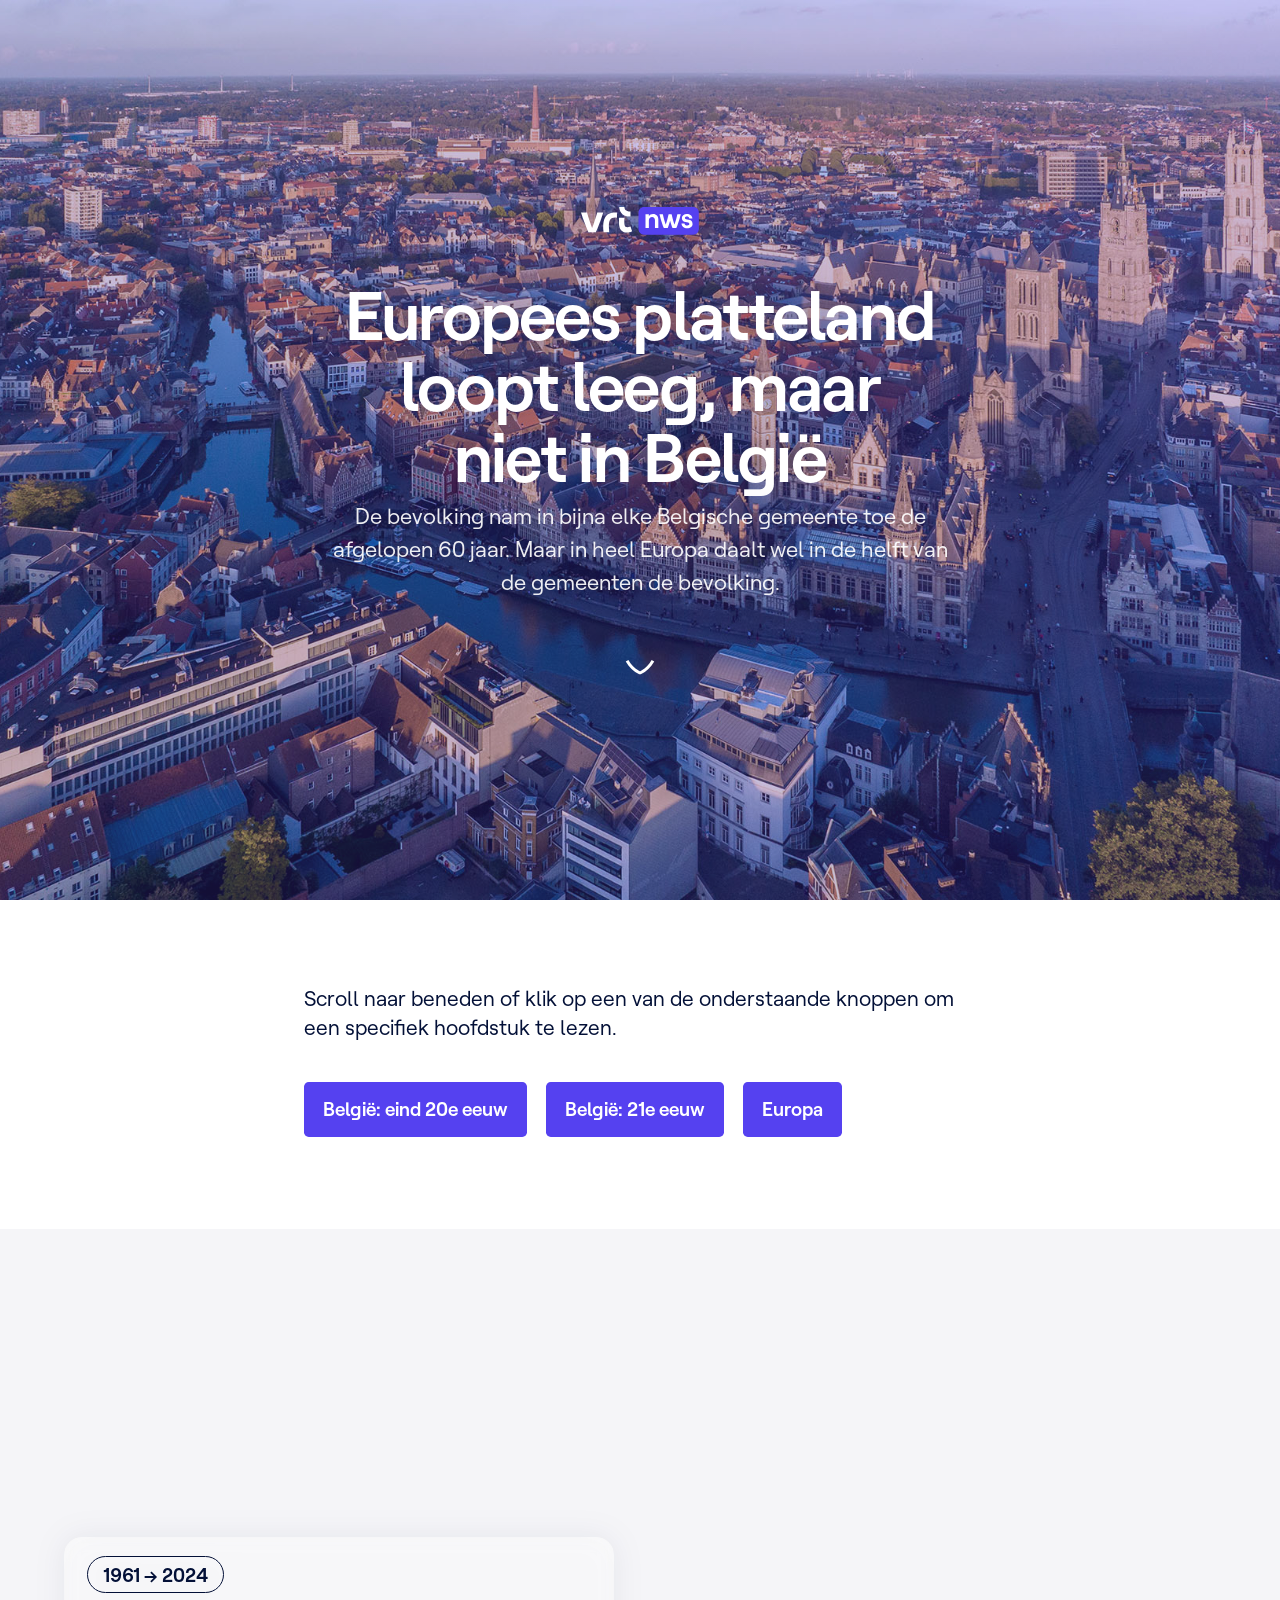
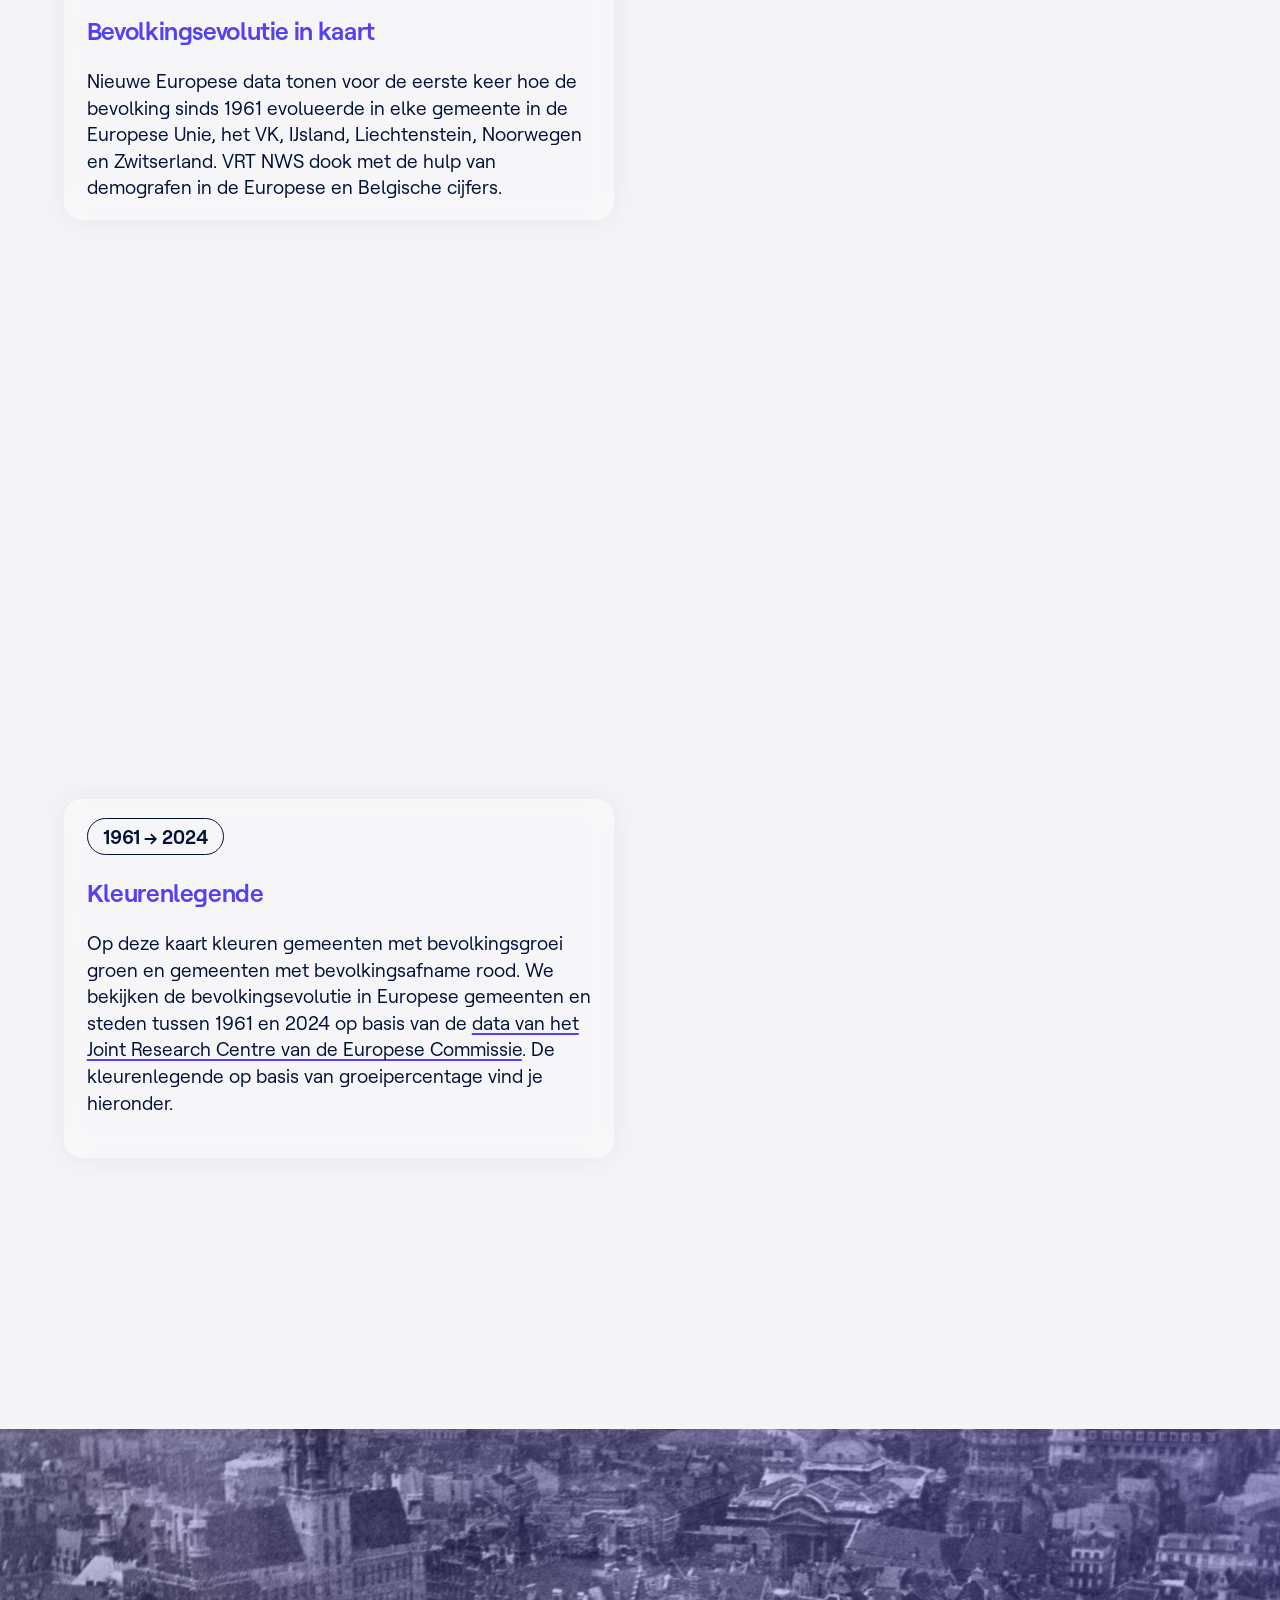
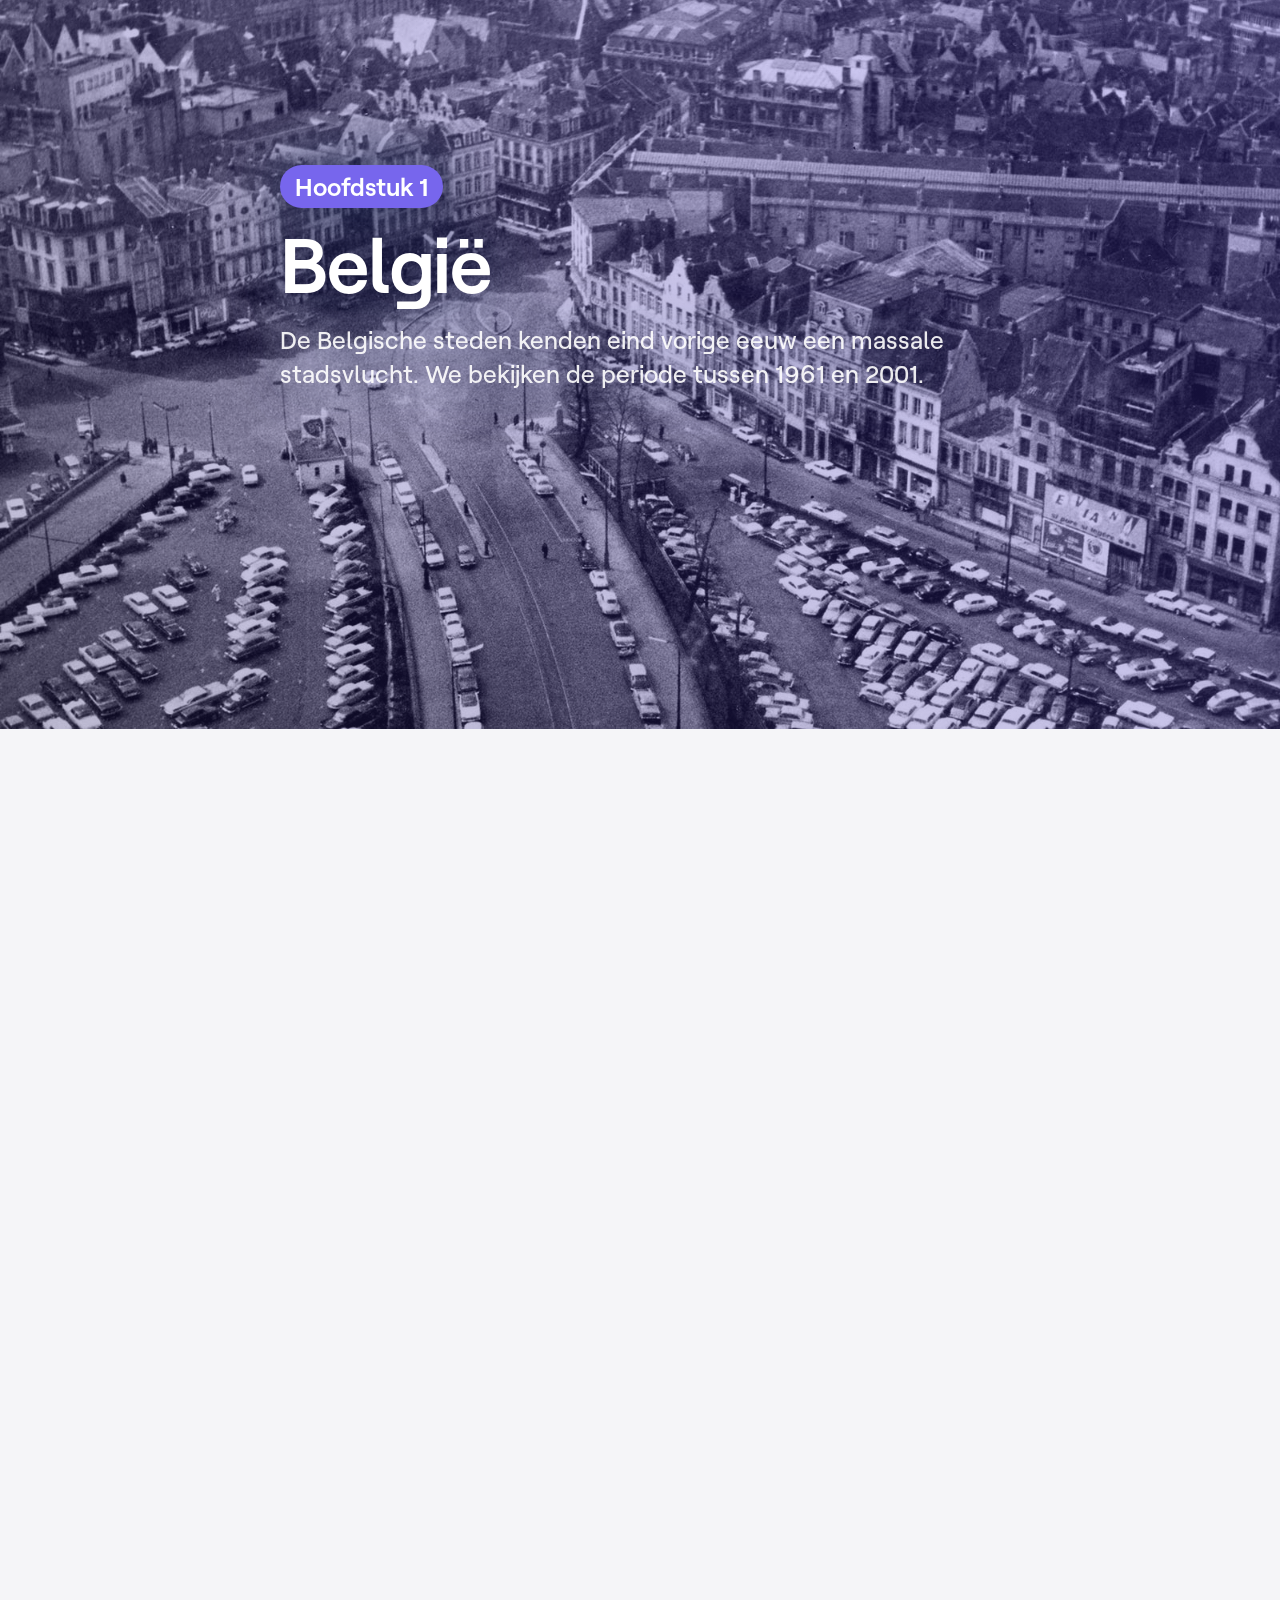
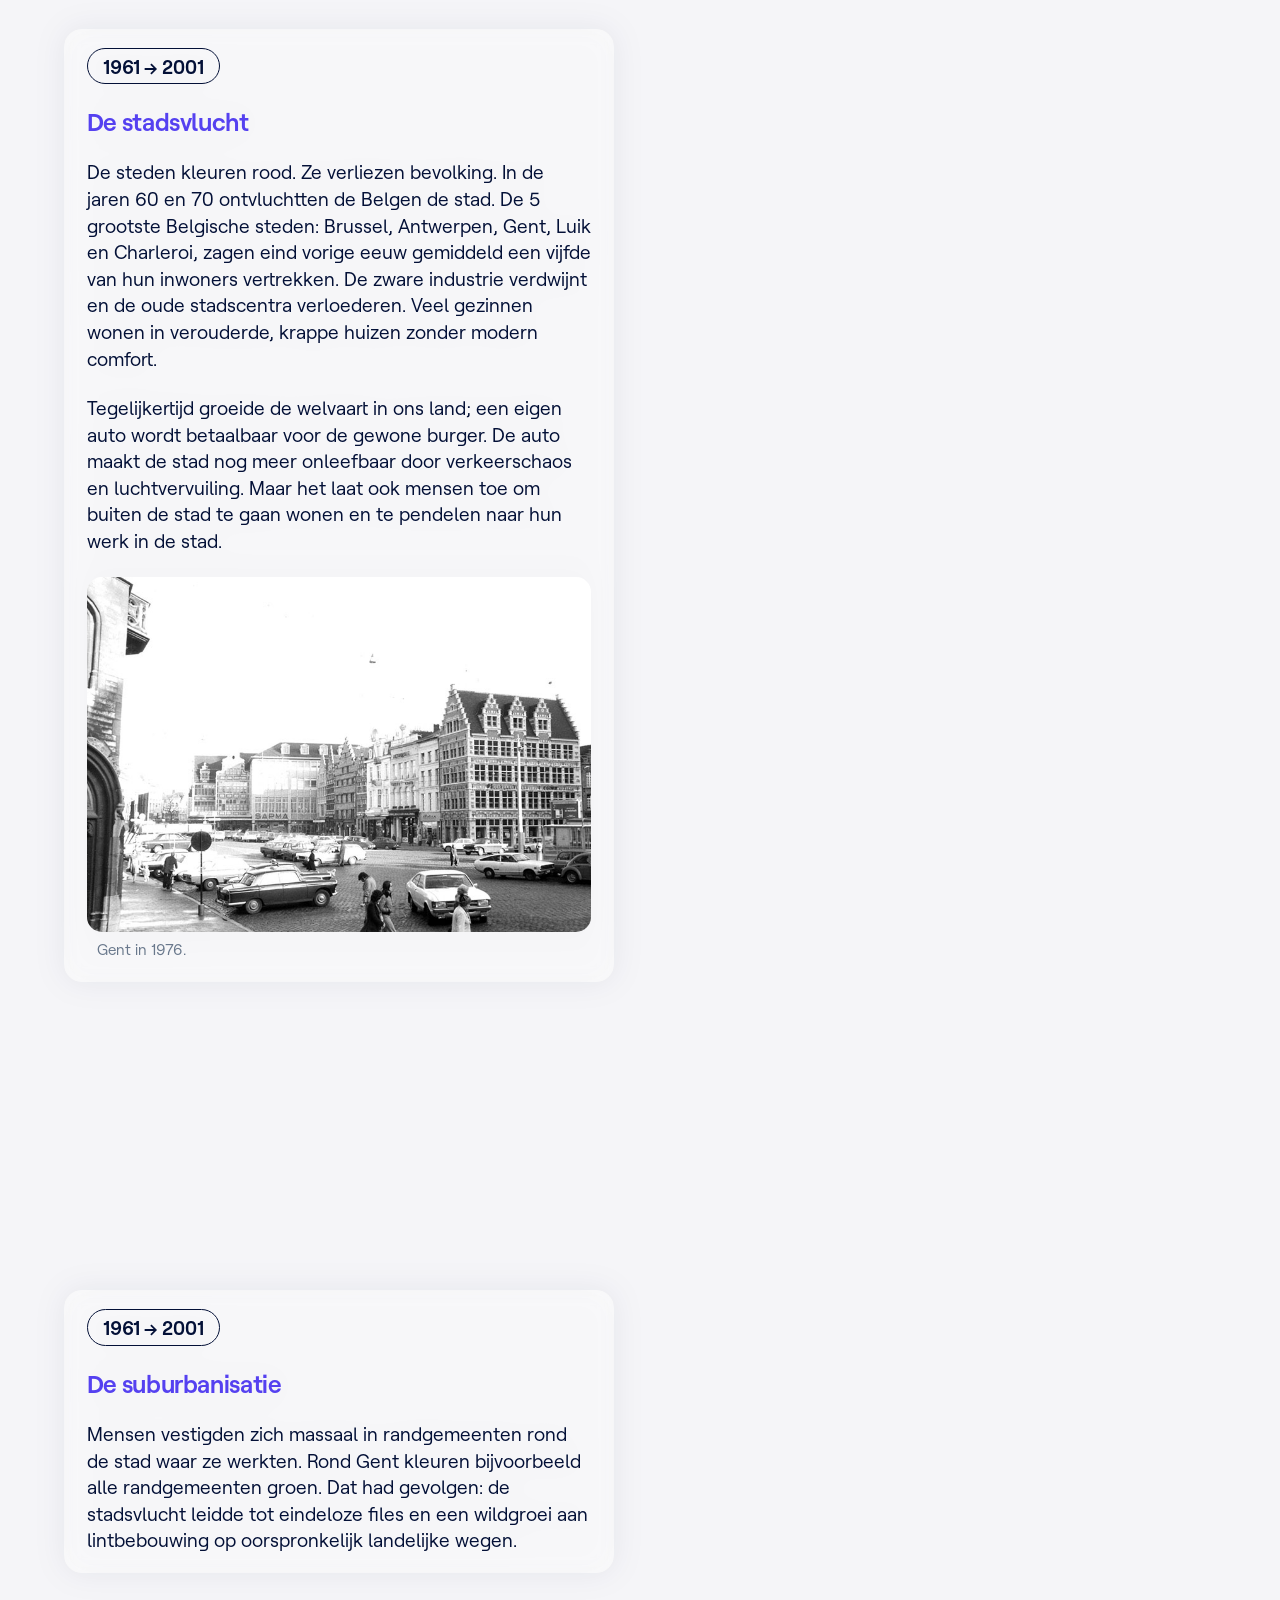
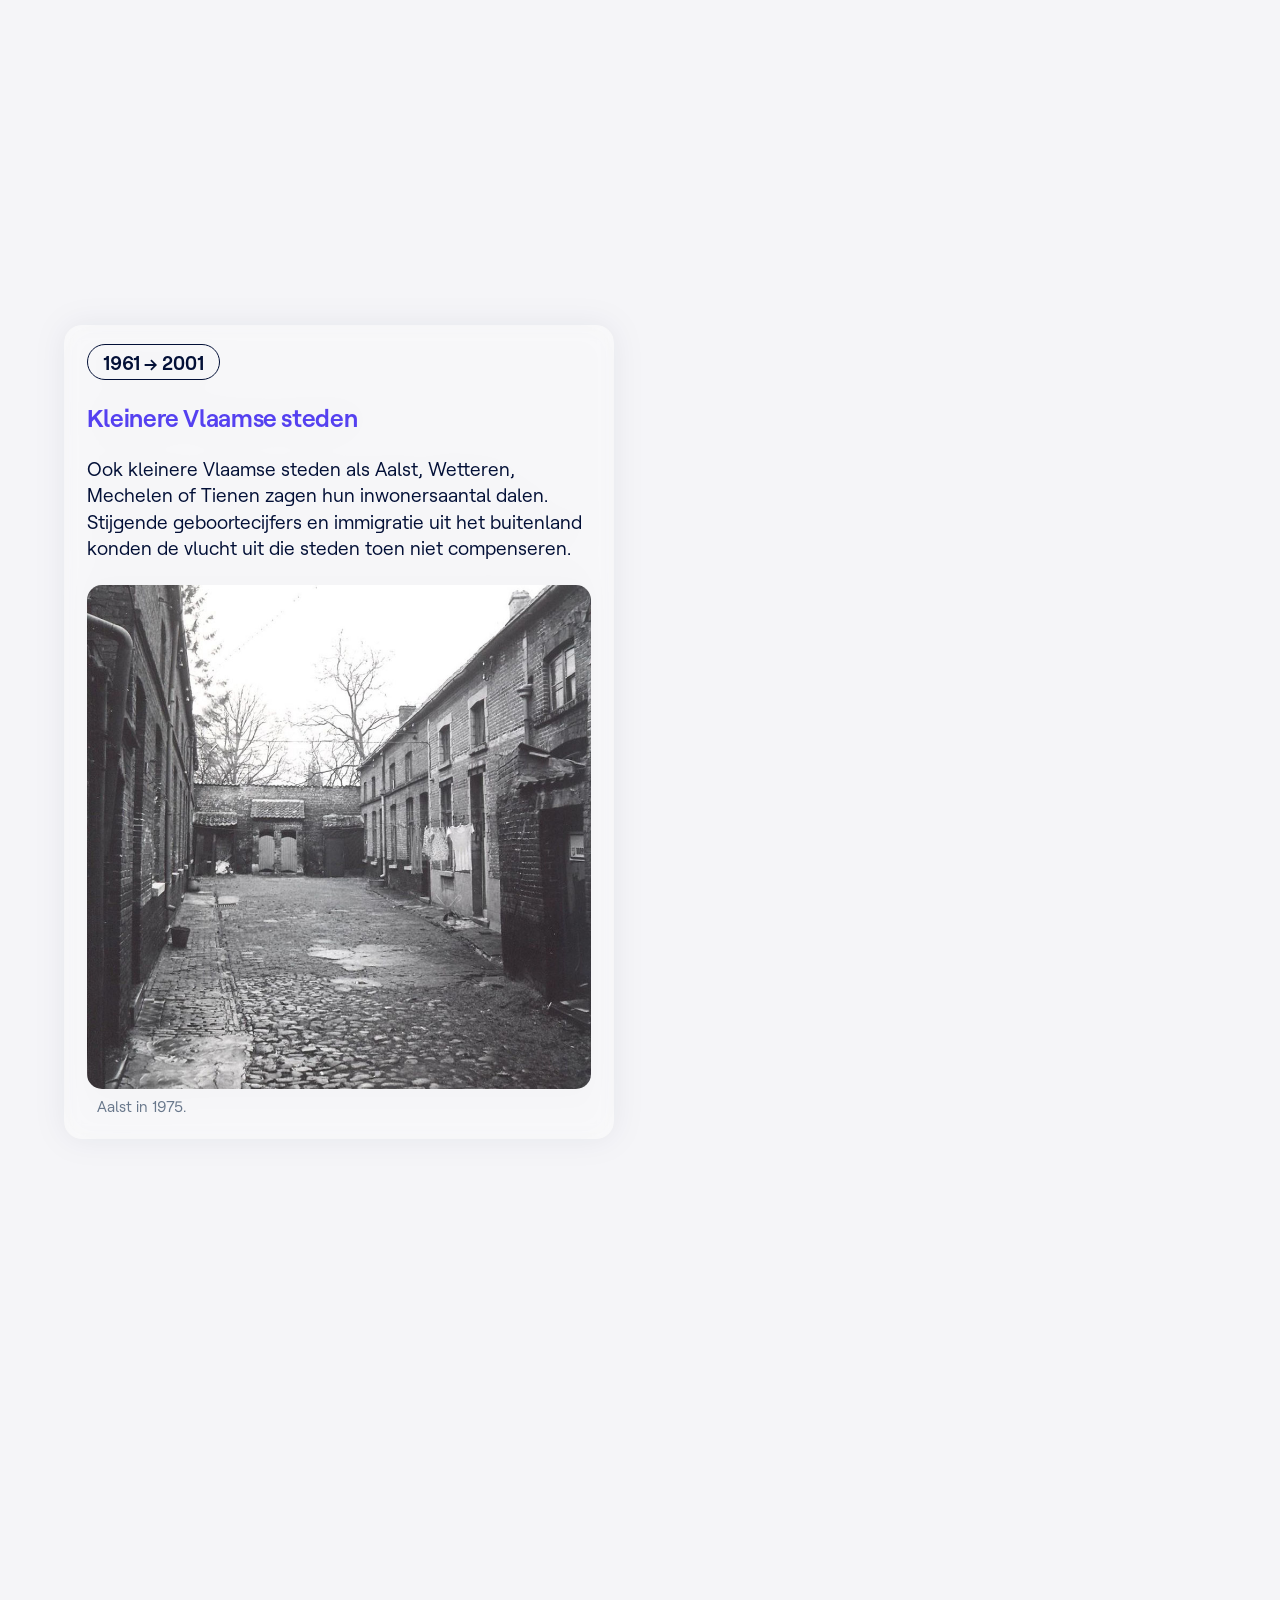
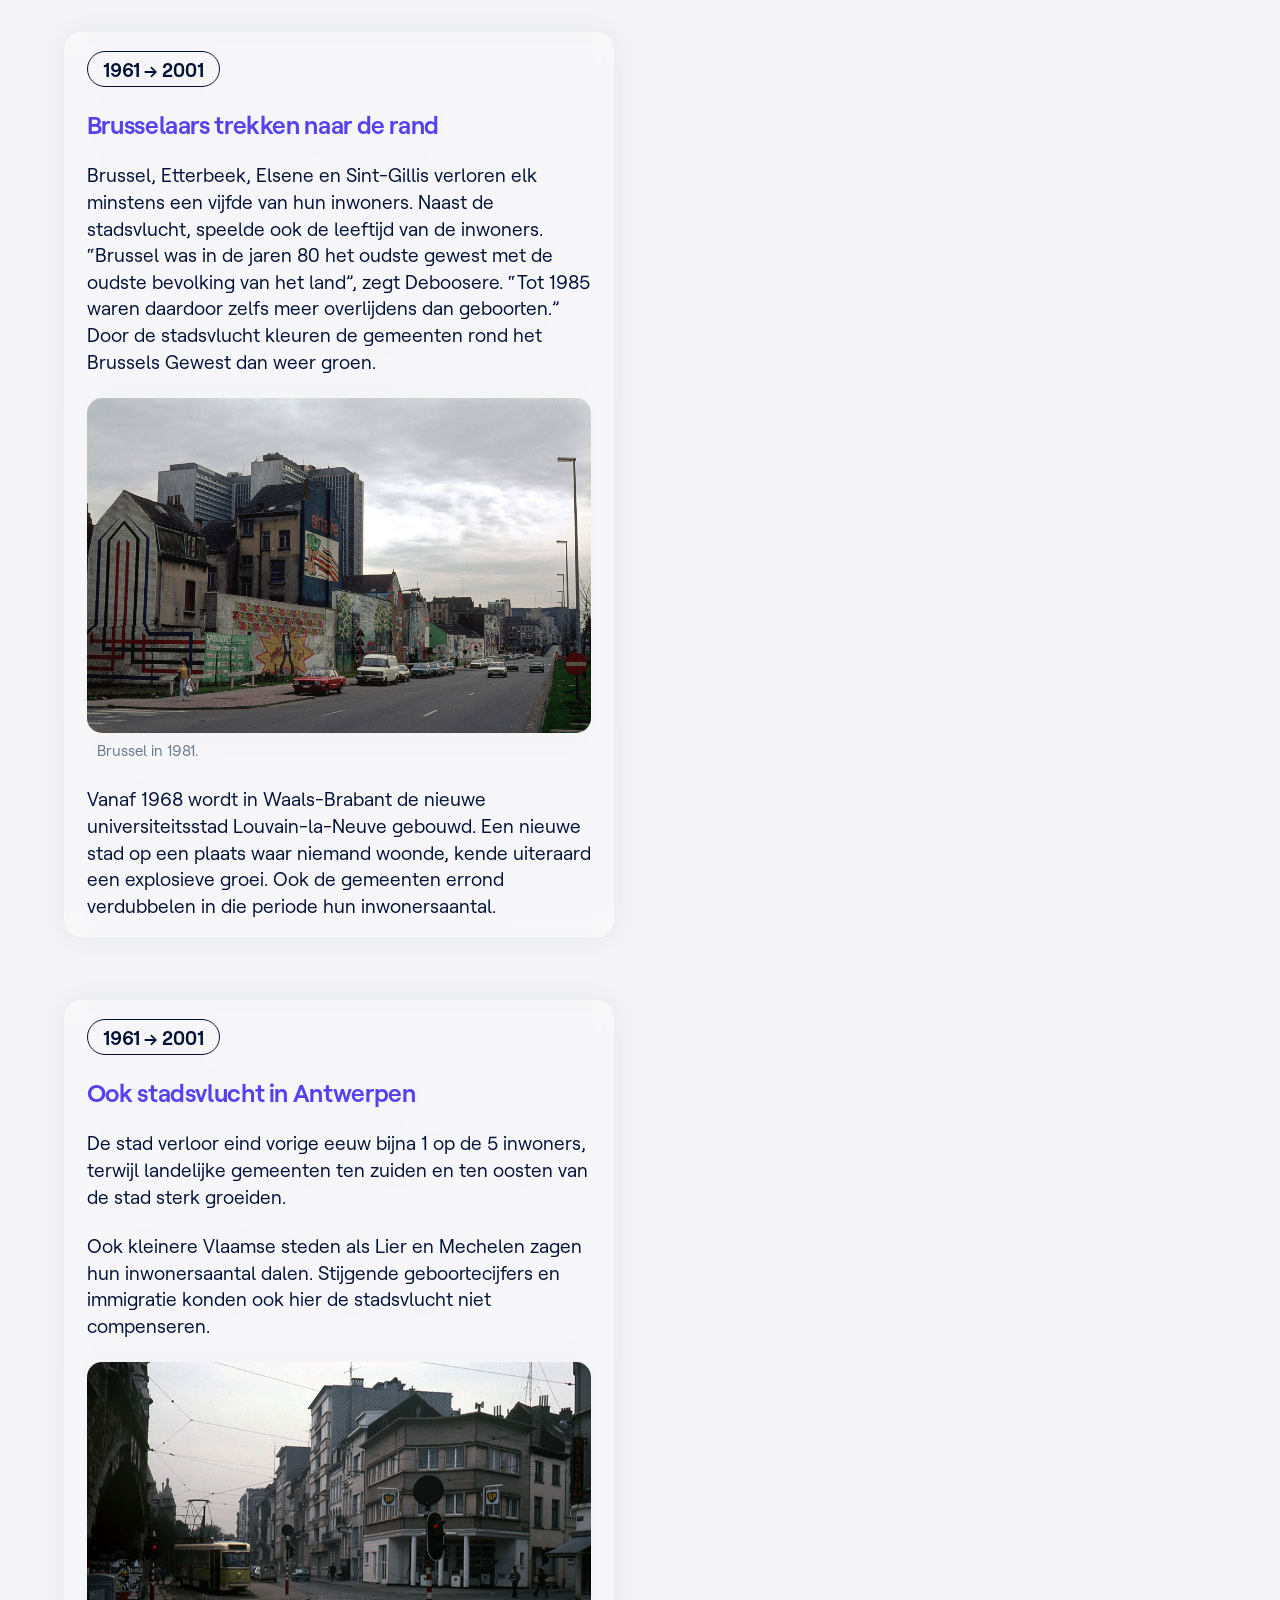
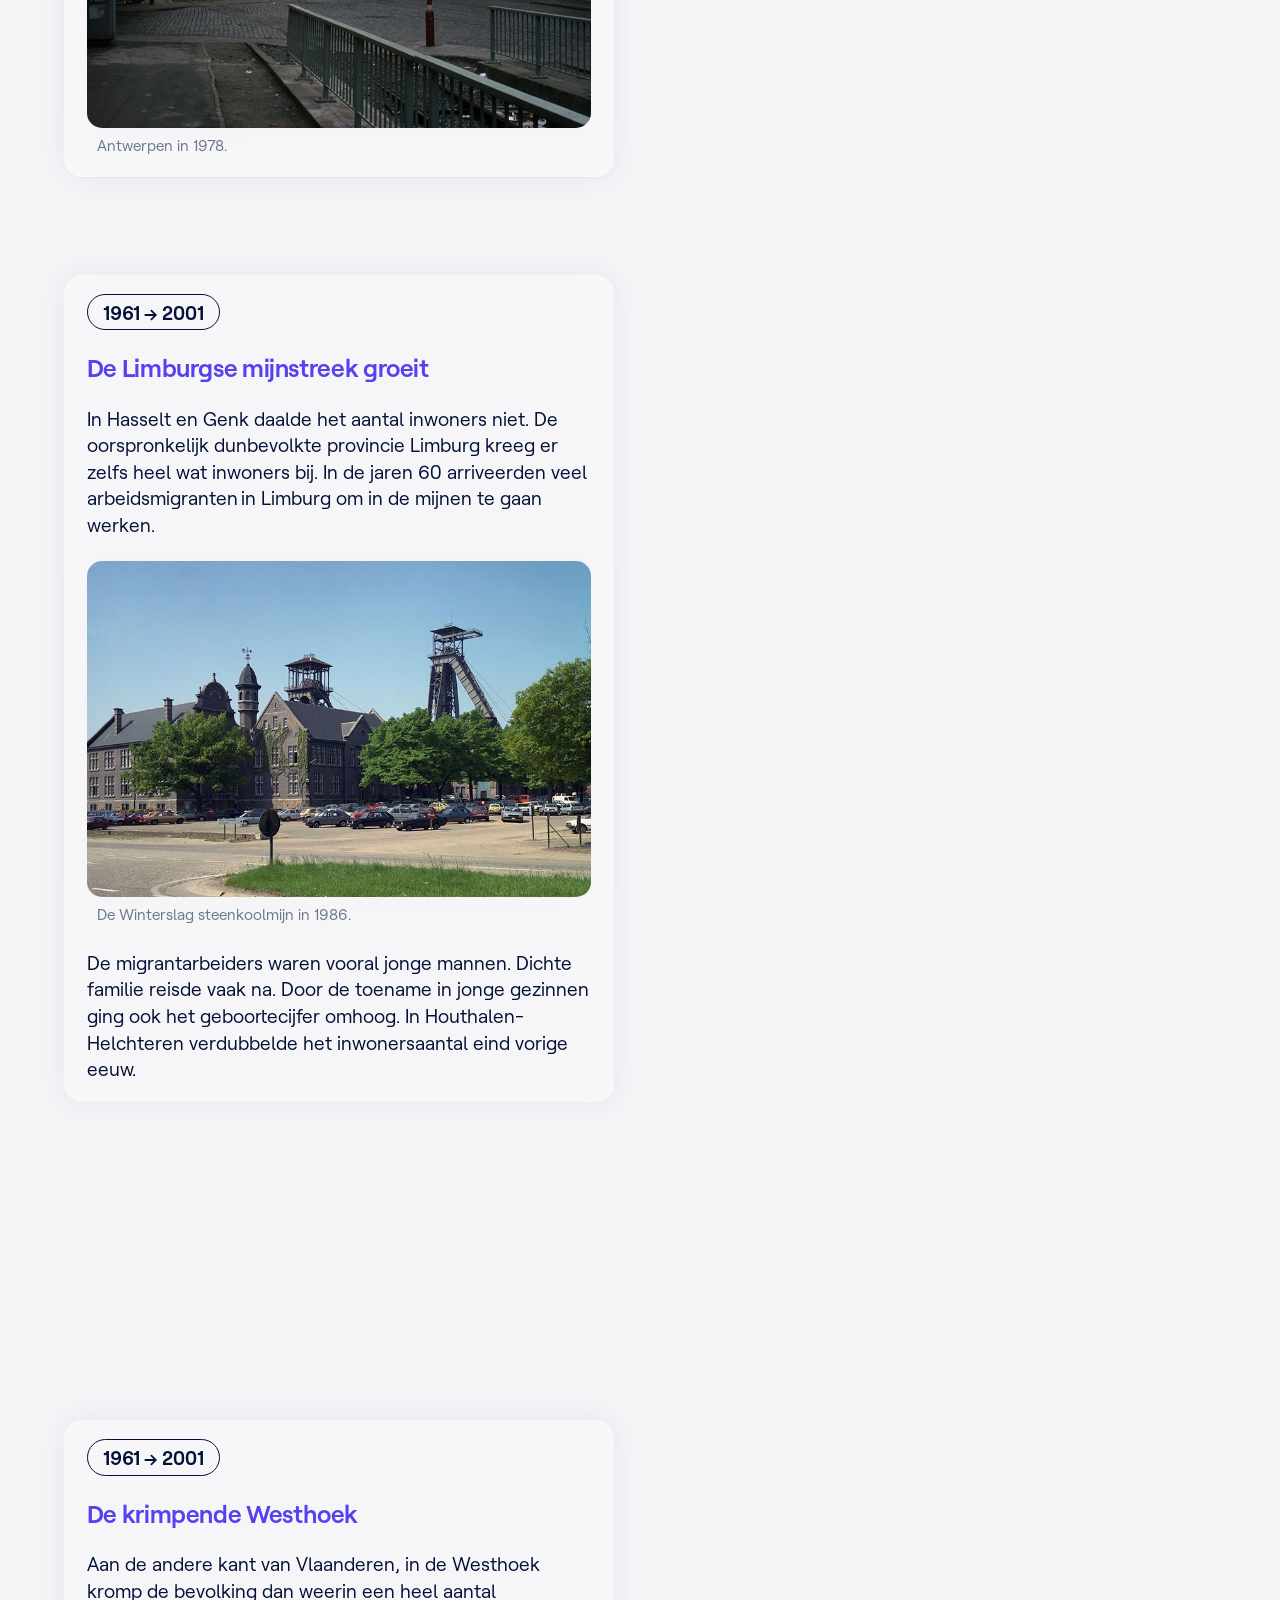
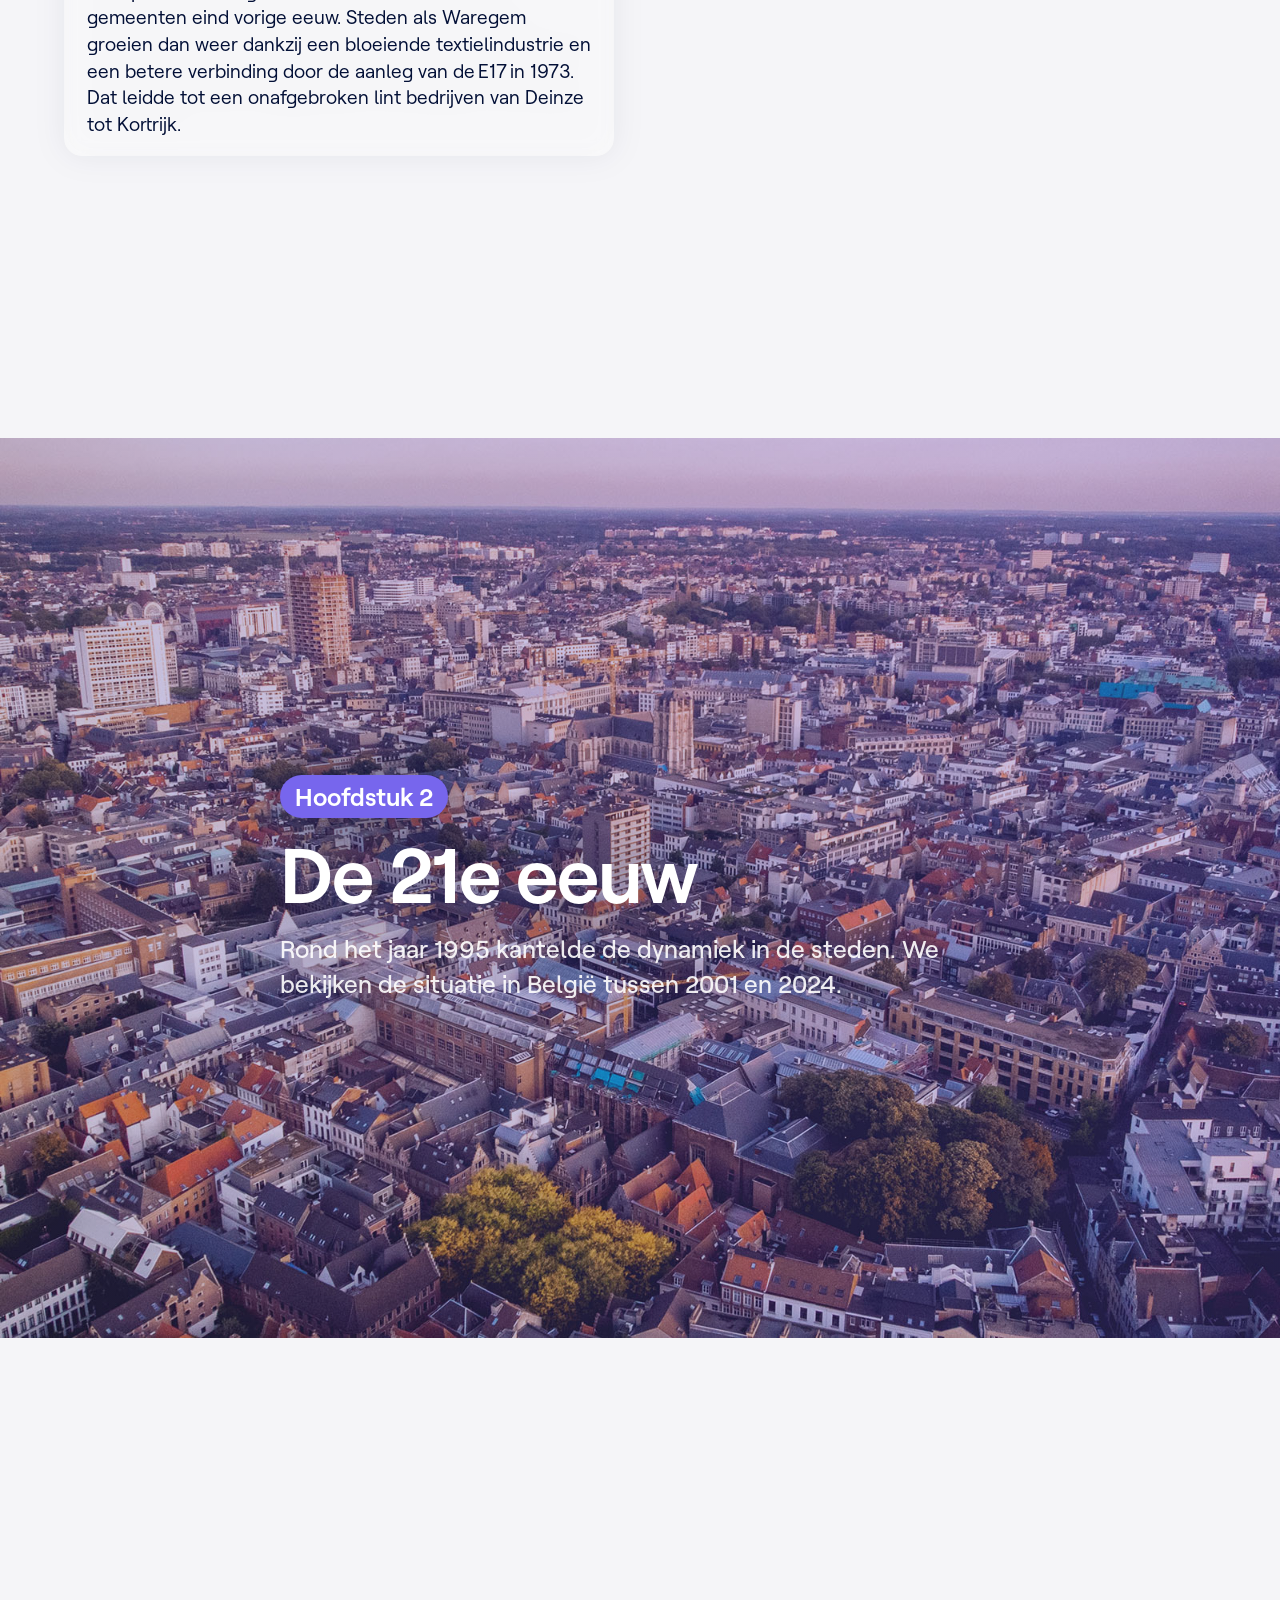
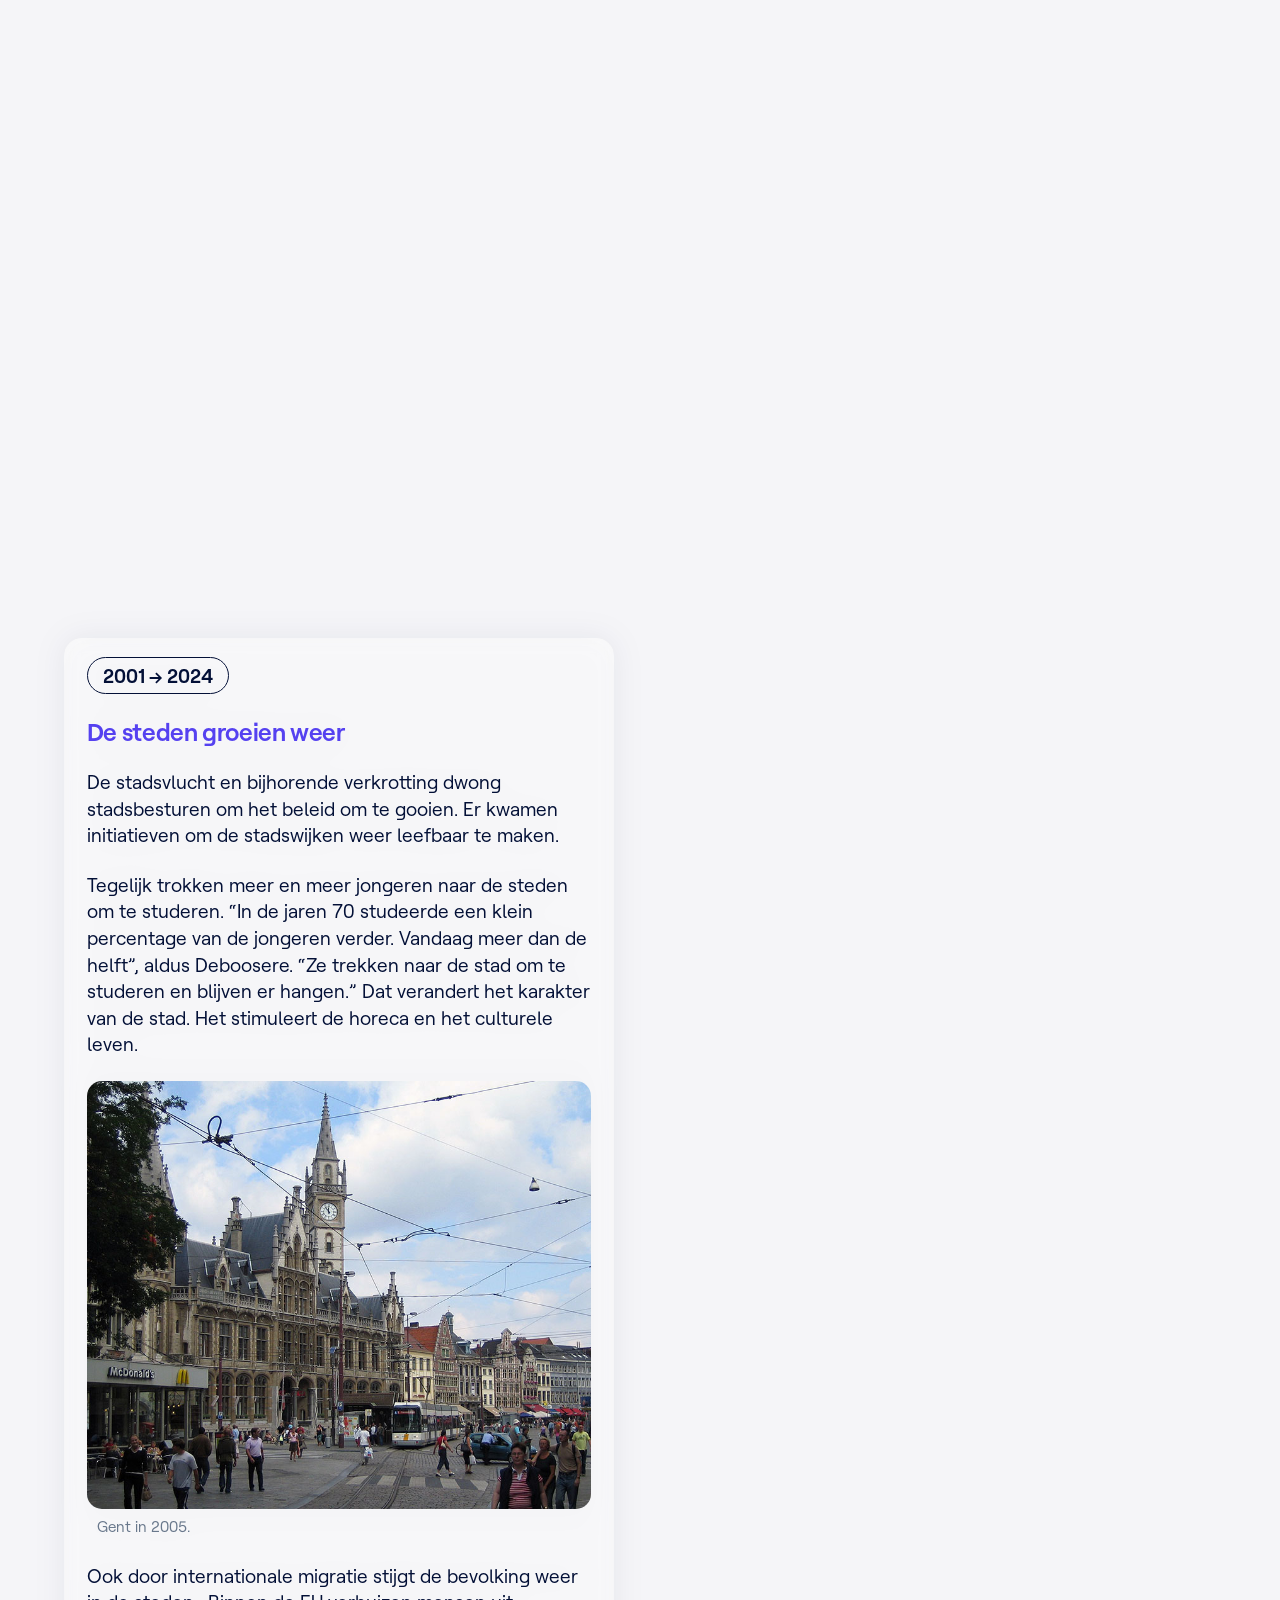
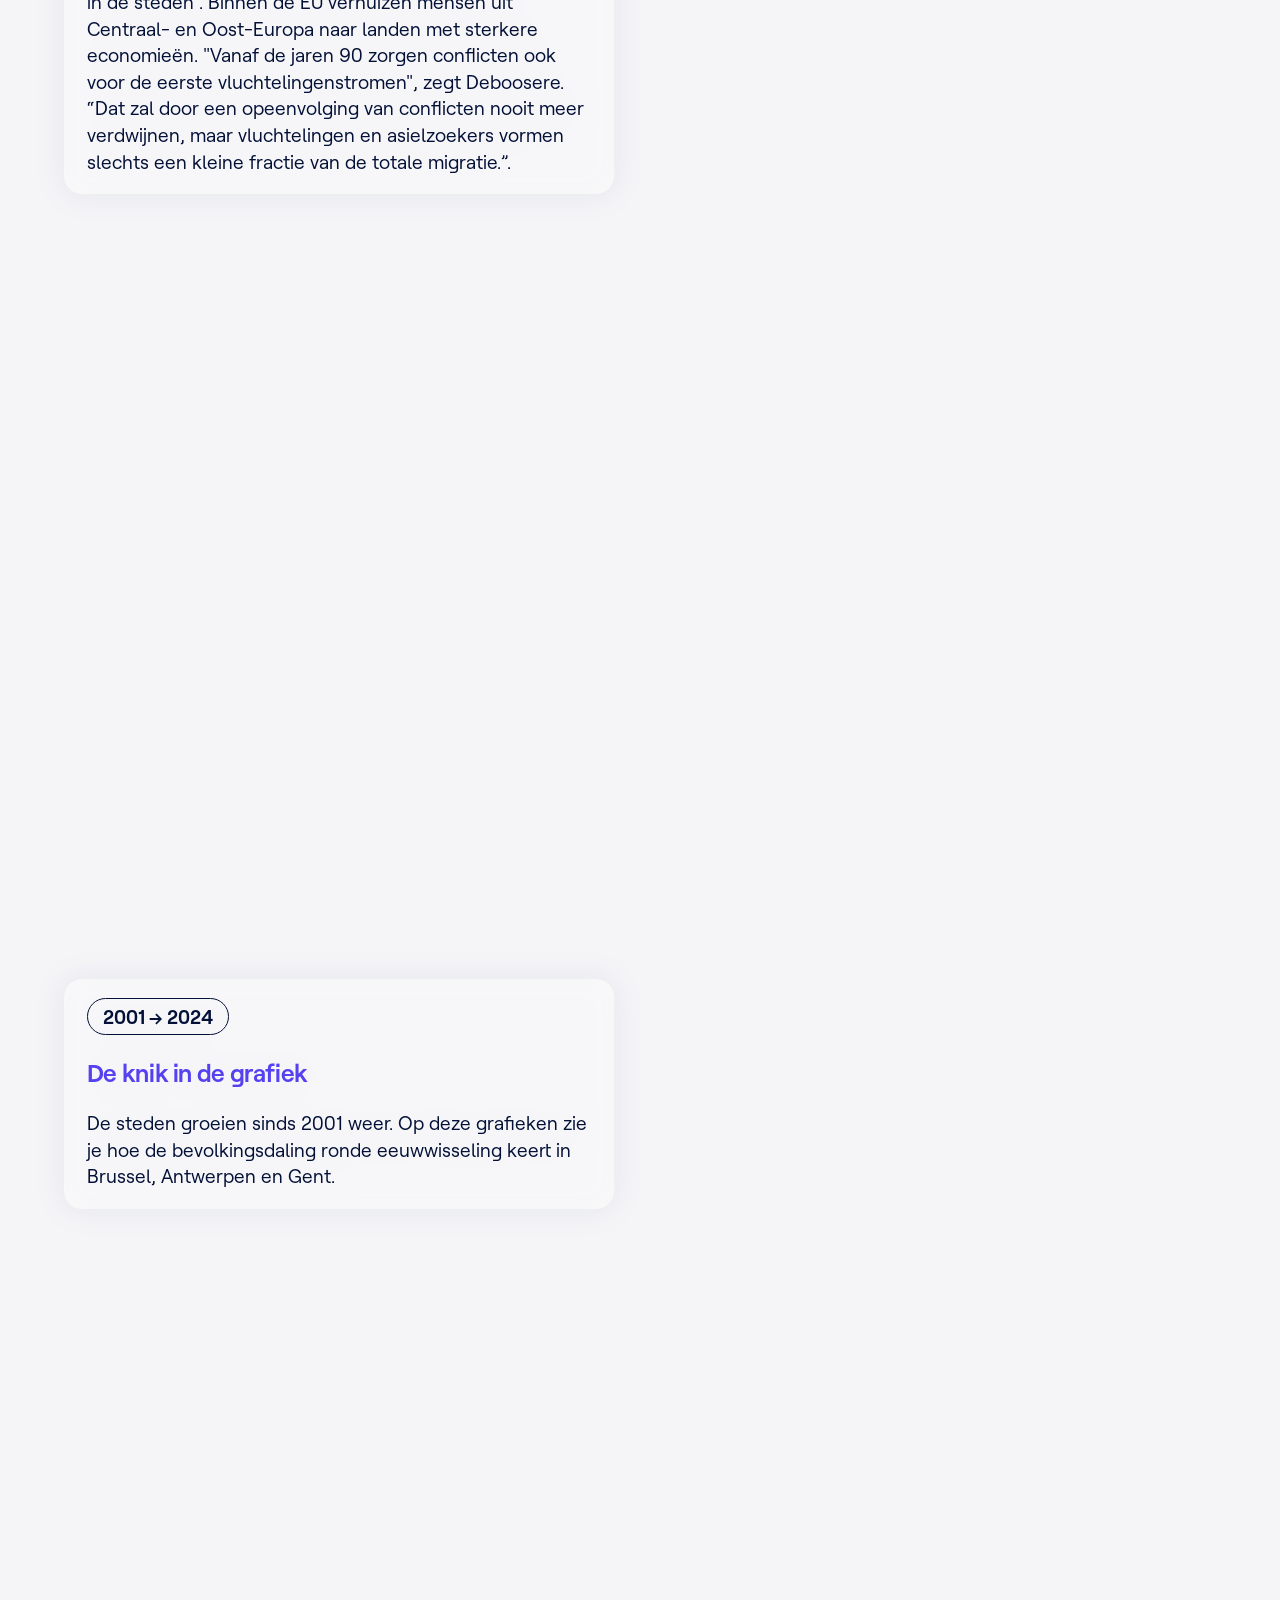
==== index.html @ 37ed3a7c "inleiding opkuisen" ====
<!DOCTYPE html>
<!--
  Article page combining inline scrolly + inline interactive map. Body
  lives in the normal page flow; the scrolly section uses a sticky map
  overlaid by floating text cards (driven by IntersectionObserver).
  The interactive map appears near the end so the reader can explore
  the data in-page without nested iframes.
-->
<html lang="nl">

<head>
  <meta charset="UTF-8">
  <meta name="viewport" content="width=device-width, initial-scale=1.0, viewport-fit=cover">
  <title>Europees platteland loopt leeg, maar niet in België — VRT NWS</title>
  <!-- Inter font (rsms.me) is no longer loaded — the article uses
       Roobert exclusively (self-hosted under assets/fonts/), so the
       external Inter stylesheet was dead code. -->
  <link rel="stylesheet" href="assets/vendor/maplibre-gl.css">
  <link rel="stylesheet" href="assets/vendor/nouislider.min.css">
  <link rel="stylesheet" href="article.css">
</head>

<body>
  <!-- ===== Hero intro =====
       Full-bleed cinematic header: stock photo background with a dark
       gradient overlay, VRT NWS logo on top, a two-line title in
       Roobert, a short lead paragraph, and a bouncing chevron that
       links to the rest of the article. -->
  <section class="hero-intro">
    <img class="hero-intro__bg" src="assets/img/gent_drone_hero.jpeg" alt="" loading="eager">
    <div class="hero-intro__overlay">
      <a href="https://vrtnws.be" class="hero-intro__brand shadow-hard" target="_blank" rel="noopener"
        aria-label="VRT NWS">
        <img src="assets/img/logo_wit.svg" alt="VRT NWS">
      </a>
      <h1 class="hero-intro__title shadow-hard">Europees platteland loopt leeg, maar niet in België</h1>
      <p class="hero-intro__lead shadow-hard">De bevolking nam in bijna elke Belgische gemeente toe de afgelopen 60 jaar. Maar in heel Europa daalt wel in de helft van de gemeenten de bevolking.</p>
      <a href="#article-body" class="hero-intro__chevron" aria-label="Scroll naar het artikel">
        <img src="assets/img/chevrondown.svg" alt="chevron" />
      </a>
    </div>
  </section>

  <article class="article">
    <!-- ===== Intro paragraphs ===== -->
    <section class="prose" id="article-body">
      <div class="menu-box">
        <p>
          Scroll naar beneden of klik op een van de onderstaande knoppen om een specifiek hoofdstuk te lezen.
        </p>
        <a href="#belgie" class="menu-box__link">België: eind 20e eeuw</a>
        <a href="#de-21e-eeuw" class="menu-box__link">België: 21e eeuw</a>
        <a href="#europese-trends" class="menu-box__link">Europa</a>
      </div>
    </section>

    <!-- ===== SCROLLY SECTION ===== -->
    <!-- Sticky inline map (z=0) + scrollable text cards (z=1). -->
    <section class="scrolly">
      <div class="scrolly__map">
        <div class="scrolly-inline">
          <div id="scrolly-map"></div>
          <div class="scrolly-inline__chart-wrap">
            <div id="scrolly-chart-panel" class="map-overlay-element" style="display: none;">
              <div class="scrolly-inline__popup">
                <p class="info-sentence" id="scrolly-info-sentence"></p>
                <div id="scrolly-popup-chart"></div>
              </div>
            </div>
          </div>
        </div>
      </div>
      <div class="scrolly__boxes">
        <!-- <div class="scrolly__lead-in" aria-hidden="true"></div> -->

        <!-- Step 0 — Europe overview, introduces the colour-scale. -->
        <div class="scrolly__box" data-step="0">
          <div class="scrolly__card">
            <p class="card-kicker">1961 → 2024</p>
            <h2>Bevolkingsevolutie in kaart</h2>
            <p>
              Nieuwe Europese data tonen voor de eerste keer hoe de bevolking sinds 1961 evolueerde in elke gemeente in de Europese Unie, het VK, IJsland, Liechtenstein, Noorwegen en Zwitserland. 
              VRT NWS dook met de hulp van demografen in de Europese en Belgische cijfers.
            </p>
          </div>
        </div>

        <div class="scrolly__box" data-step="0">
          <div class="scrolly__card">
            <p class="card-kicker">1961 → 2024</p>
            <h2>Kleurenlegende</h2>
            <p>
              Op deze kaart kleuren gemeenten met bevolkingsgroei groen en gemeenten met bevolkingsafname rood.
              We bekijken de bevolkingsevolutie in Europese
              gemeenten en steden tussen 1961 en 2024 op basis van de <a
              href="https://data.jrc.ec.europa.eu/dataset/37fcacbf-12e2-4b31-b1af-83117a74b2c7"
              target="_blank" rel="noopener noreferrer">data van het Joint Research Centre van de Europese Commissie</a>. 
              De kleurenlegende op basis van groeipercentage vind je hieronder.
            </p>
            <div id="scrolly-card-legend"></div>
          </div>
        </div>

        <!-- Chapter 1 — België. -->
        <div class="scrolly__box scrolly__box--chapter chapterback" data-step="1" id="belgie">
          <div class="scrolly__chapter shadow-harder">
            <p class="card-kicker card-kicker--light">Hoofdstuk 1</p>
            <h2>België</h2>
            <p>
              De Belgische steden kenden eind vorige eeuw een massale
              stadsvlucht. We bekijken de periode tussen 1961 en 2001.
            </p>
          </div>
        </div>

        <div class="scrolly__lead-in" aria-hidden="true"></div>
        <!-- Step 2 — De stadsvlucht (5 grote BE steden). -->
        <div class="scrolly__box" data-step="2">
          <div class="scrolly__card">
            <p class="card-kicker">1961 → 2001</p>
            <h2>De stadsvlucht</h2>
            <p>
              De steden kleuren rood. Ze verliezen bevolking.  
              In de jaren 60 en 70 ontvluchtten de Belgen de stad. De 5 grootste Belgische steden: Brussel, Antwerpen, Gent, Luik en Charleroi, 
              zagen eind vorige eeuw gemiddeld een vijfde van hun inwoners vertrekken. 
              De zware industrie verdwijnt en de oude stadscentra verloederen. 
              Veel gezinnen wonen in verouderde, krappe huizen zonder modern comfort. 
            </p>
            <p>
              Tegelijkertijd groeide de welvaart in ons land; een eigen auto wordt betaalbaar voor de gewone burger.  
              De auto maakt de stad nog meer onleefbaar door verkeerschaos en luchtvervuiling. 
              Maar het laat ook mensen toe om buiten de stad te gaan wonen en te pendelen naar hun werk in de stad. 
            </p>
            <div class="img-article">
              <img src="assets/img/gent-1976.jpg" alt="Gent in 1976" />
              <span class="caption">Gent in 1976.</span>
            </div>

          </div>
        </div>
        <div class="scrolly__box" data-step="3">
          <div class="scrolly__card">
            <p class="card-kicker">1961 → 2001</p>
            <h2>De suburbanisatie</h2>
            <p>
              Mensen vestigden zich massaal in randgemeenten rond de stad waar ze werkten. 
              Rond Gent kleuren bijvoorbeeld alle randgemeenten groen. 
              Dat had gevolgen: de stadsvlucht leidde tot eindeloze files en een wildgroei aan lintbebouwing op oorspronkelijk landelijke wegen. 
            </p>
          </div>
        </div>

        <!-- Step 10 — Aalst / Wetteren / Mechelen / Tienen. -->
        <div class="scrolly__box" data-step="4">
          <div class="scrolly__card">
            <p class="card-kicker">1961 → 2001</p>
            <h2>Kleinere Vlaamse steden</h2>
            <p>
              Ook kleinere Vlaamse steden als Aalst, Wetteren, Mechelen of Tienen zagen hun inwonersaantal dalen. 
              Stijgende geboortecijfers en immigratie uit het buitenland konden de vlucht uit die steden toen niet compenseren. 
            </p>
            <div class="img-article">
              <img src="assets/img/aalst-1975.jpg" alt="Aalst in 1975" />
              <span class="caption">Aalst in 1975.</span>
            </div>
          </div>
        </div>

        <div class="scrolly__spacer-half-screen" aria-hidden="true"></div>

        <!-- Step 11 — Brusselaars trekken naar de rand. -->
        <div class="scrolly__box" data-step="5">
          <div class="scrolly__card scrolly__card--charts">
            <p class="card-kicker">1961 → 2001</p>
            <h2>Brusselaars trekken naar de rand</h2>
            <p>
              Brussel, Etterbeek, Elsene en Sint-Gillis verloren elk
              minstens een vijfde van hun inwoners.
              Naast de stadsvlucht, speelde ook de leeftijd van de inwoners.
              “Brussel was in
              de jaren 80 het oudste gewest met de oudste bevolking van het land”, zegt
              Deboosere. “Tot 1985 waren daardoor zelfs meer overlijdens dan
              geboorten.” Door de stadsvlucht kleuren de gemeenten rond het Brussels Gewest
              dan weer groen.
            </p>
            <div class="img-article">
              <img src="assets/img/brussel-1981.jpg" alt="Brussel in 1981" />
              <span class="caption">Brussel in 1981.</span>
            </div>
            <div class="step-charts" data-ids="BRU_REGION" data-end="2001"></div>
            <p>
              Vanaf 1968 wordt in Waals-Brabant de nieuwe universiteitsstad Louvain-la-Neuve gebouwd. 
              Een nieuwe stad op een plaats waar niemand woonde, kende uiteraard een explosieve groei. 
              Ook de gemeenten errond verdubbelen in die periode hun inwonersaantal. 
            </p>
            <div class="step-charts" data-ids="BE_25121" data-end="2001"></div>
          </div>
        </div>

        <!-- Step 12 — Hetzelfde verhaal in Antwerpen. -->
        <div class="scrolly__box" data-step="6">
          <div class="scrolly__card">
            <p class="card-kicker">1961 → 2001</p>
            <h2>Ook stadsvlucht in Antwerpen</h2>
            <p>
              De stad verloor eind vorige eeuw bijna 1 op de 5 inwoners,
              terwijl landelijke gemeenten ten zuiden en ten oosten van
              de stad sterk groeiden.
            </p>
            <p>
              Ook kleinere Vlaamse steden als Lier en Mechelen zagen hun inwonersaantal dalen. 
              Stijgende geboortecijfers en immigratie konden ook hier de stadsvlucht niet compenseren. 
            </p>
            <div class="img-article">
              <img src="assets/img/antwerpen-1978.jpg" alt="Antwerpen in 1978" />
              <span class="caption">Antwerpen in 1978.</span>
            </div>
          </div>
        </div>

        <!-- Step 13 — Limburg + Houthalen-Helchteren chart. -->
        <div class="scrolly__box" data-step="7">
          <div class="scrolly__card scrolly__card--charts">
            <p class="card-kicker">1961 → 2001</p>
            <h2>De Limburgse mijnstreek groeit</h2>
            <p>
              In Hasselt en Genk daalde het aantal inwoners niet. 
              De oorspronkelijk dunbevolkte provincie Limburg kreeg er zelfs heel wat inwoners bij. 
              In de jaren 60 arriveerden veel arbeidsmigranten in Limburg om in de mijnen te gaan werken.  
            </p>
            <div class="img-article">
              <img src="assets/img/mijn_limburg_1986.jpg" alt="De Winterslag mijn in Genk, 1986" />
              <span class="caption">De Winterslag steenkoolmijn in 1986.</span>
            </div>
            <p>              
              De migrantarbeiders waren vooral jonge mannen. 
              Dichte familie reisde vaak na. Door de toename in jonge gezinnen ging ook het geboortecijfer omhoog. 
              In Houthalen-Helchteren verdubbelde het inwonersaantal eind vorige eeuw. 
            </p>
            <div class="step-charts" data-ids="BE_72039" data-end="2001"></div>
          </div>
        </div>

        <!-- Step 14 — De krimpende Westhoek (1961-2001). -->
        <div class="scrolly__box" data-step="8">
          <div class="scrolly__card">
            <p class="card-kicker">1961 → 2001</p>
            <h2>De krimpende Westhoek</h2>
            <p>
              Aan de andere kant van Vlaanderen, in de Westhoek kromp de bevolking dan weerin een heel aantal gemeenten eind vorige eeuw. 
              Steden als Waregem groeien dan weer dankzij een bloeiende textielindustrie en een betere verbinding door de aanleg van de E17 in 1973. 
              Dat leidde tot een onafgebroken lint bedrijven van Deinze tot Kortrijk.  
            </p>
          </div>
        </div>

        <!-- Chapter 2 — De 21e eeuw. -->
        <div class="scrolly__box scrolly__box--chapter chapterback " data-step="9" id="de-21e-eeuw">
          <div class="scrolly__chapter shadow-harder">
            <p class="card-kicker card-kicker--light">Hoofdstuk 2</p>
            <h2>De 21e eeuw</h2>
            <p>
              Rond het jaar 1995 kantelde de dynamiek in de steden. We bekijken
              de situatie in België tussen 2001 en 2024.
            </p>
          </div>
        </div>

        <div class="scrolly__lead-in" aria-hidden="true"></div>
        <!-- Step 16 — De steden groeien weer. -->
        <div class="scrolly__box" data-step="10">
          <div class="scrolly__card">
            <p class="card-kicker">2001 → 2024</p>
            <h2>De steden groeien weer</h2>
            <p>
              De stadsvlucht en bijhorende verkrotting dwong stadsbesturen om het beleid om te gooien. 
              Er kwamen initiatieven om de stadswijken weer leefbaar te maken. 
            </p>
            <p>
              Tegelijk trokken meer en meer jongeren naar de steden om te studeren. 
              “In de jaren 70 studeerde een klein percentage van de jongeren verder. Vandaag meer dan de helft”, aldus Deboosere. 
              “Ze trekken naar de stad om te studeren en blijven er hangen.” Dat verandert het karakter van de stad. 
              Het stimuleert de horeca en het culturele leven. 
            </p>
            <div class="img-article">
              <img src="assets/img/gent-2005.jpeg" alt="Gent in 2005" />
              <span class="caption">Gent in 2005.</span>
            </div>
            <p>
              Ook door internationale migratie stijgt de bevolking weer in de steden . 
              Binnen de EU verhuizen mensen uit Centraal- en Oost-Europa naar landen met sterkere economieën. 
              "Vanaf de jaren 90 zorgen conflicten ook voor de eerste vluchtelingenstromen", zegt Deboosere. 
              “Dat zal door een opeenvolging van conflicten nooit meer verdwijnen, maar vluchtelingen en asielzoekers vormen slechts een kleine fractie van de totale migratie.”. 
            </p>
          </div>
        </div>

        <div class="scrolly__spacer-half-screen" aria-hidden="true"></div>

        <!-- Step 17 — De knik in elke grafiek (3 charts inside card). -->
        <div class="scrolly__box" data-step="11">
          <div class="scrolly__card scrolly__card--charts">
            <p class="card-kicker">2001 → 2024</p>
            <h2>De knik in de grafiek</h2>
            <p>
              De steden groeien sinds 2001 weer. Op deze grafieken zie je hoe de bevolkingsdaling ronde eeuwwisseling keert in Brussel, Antwerpen en Gent.  
            </p>
            <div class="step-charts" data-ids="BRU_REGION,BE_11002,BE_44021" data-knik="true"></div>
          </div>
        </div>

        <div class="scrolly__box" data-step="11">
          <div class="scrolly__card scrolly__card--charts">
            <p class="card-kicker">2001 → 2024</p>
            <h2>Verjonging in de steden</h2>
            <p>
              Brussel, Antwerpen en Gent zijn ook enorm verjongd. 
              “Studenten en ook internationale migranten zijn typisch twintigers”, zegt Deboosere. 
              Brussel is nu het jongste gewest van België. 
              Daardoor zijn er in het gewest ook meer geboortes, wat de bevolkingsgroei nog een extra boost geeft. 
            </p>
            <div class="img-article">
              <img src="assets/img/brussel-2005.jpg" alt="Studenten in Brussel in 2008" />
              <span class="caption">Studenten in Brussel in 2008.</span>
            </div>
          </div>
        </div>

        <div class="scrolly__spacer-half-screen" aria-hidden="true"></div>

        <!-- Step 18 — Druk op de woningmarkt. -->
        <div class="scrolly__box" data-step="12">
          <div class="scrolly__card">
            <p class="card-kicker">2001 → 2024</p>
            <h2>Druk op de woningmarkt</h2>
            <p>
              In alle Belgische grootsteden veroorzaakt de bevolkingsgroei een enorme druk op de woningmarkt, volgens Deboosere: 
              “Vooral op de onderkant van de woningmarkt ontstaat grote druk met buitensporige prijzen. Maar ook ruimere woningen met tuin worden duurder.”  
              De hoge prijzen jagen mensen weg uit de stad. De uitstroom blijft dus bestaan, maar wordt door migratie gecompenseerd.
            </p>
            <p>
              "Brussel had in 1995 948.000 inwoners", aldus Deboosere. "Er zijn sindsdien 300.000 inwoners bijgekomen. Er worden nog heel wat nieuwe appartementen gebouwd,
               maar die richten zich vooral tot hogere inkomens en tweeverdieners."
            </p>
            <div class="img-article">
              <img src="assets/img/brussel-2011.jpg" alt="Brussel in 2011" />
              <span class="caption">Brussel in 2011.</span>
            </div>
          </div>
        </div>

        <div class="scrolly__spacer-half-screen" aria-hidden="true"></div>

        <!-- Step 13 — Kleine steden groeien mee (Mechelen + Vilvoorde). -->
        <div class="scrolly__box" data-step="13">
          <div class="scrolly__card scrolly__card--charts">
            <p class="card-kicker">2001 → 2024</p>
            <h2>Kleine steden groeien mee</h2>
            <p>
              Naast de randgemeenten zijn ook kleinere centrumsteden weer in trek. 
              Pal tussen Antwerpen en Brussel ligt bijvoorbeeld Mechelen. 
              Ook daar heeft het bestuur de binnenstad leefbaarder gemaakt. 
            </p>
            <div class="img-article">
              <img src="assets/img/mechelen-2018.jpg" alt="Mechelen in 2018" />
              <span class="caption">Mechelen in 2018.</span>
            </div>
            <p>
              "De middenklasse uit Brussel die een ruime woning met tuin wil, maar ook dicht bij Brussel wil wonen, vindt in Mechelen wat ze zoekt", aldus Deboosere. 
              "Vilvoorde is ook in trek bij deze groep." De elektrische fiets, telewerken en de S-treinen rond Brussel maken dat nog wat makkelijker. 
            </p>
            <div class="step-charts" data-ids="BE_12025" data-start="2001"></div>
          </div>
        </div>

        <!-- Step 14 — Veel nieuwe inwoners in historische arbeiderssteden (Aalst/Ninove/Tienen + Denderleeuw). -->
        <div class="scrolly__box" data-step="14">
          <div class="scrolly__card scrolly__card--charts">
            <p class="card-kicker">2001 → 2024</p>
            <h2>Nieuwe inwoners in historische arbeiderssteden</h2>
            <p>
              Die woningdruk in de grootsteden zorgde ook voor groei in arbeiderssteden zoals Aalst, Ninove en Tienen, waar veel leegstaande arbeiderswoningen waren. 
              "Mensen die verdrongen werden uit de woningmarkt in Brussel konden daar een huisje kopen met een goedkopere afbetaling dan de huur die ze in Brussel zouden betalen", aldus Deboosere. 
              "Het zijn vaak mensen zonder auto die nog vlot in Brussel willen geraken."
            </p>
            <p>
              Kleinere gemeenten met een snelle treinverbinding met Brussel, zoals Denderleeuw groeien daardoor ook. Het is de grootste stijger van Oost-Vlaanderen sinds 2001.
            </p>
            <div class="step-charts" data-ids="BE_41011" data-start="2001"></div>
          </div>
        </div>

        <!-- Step 20 — De allersnelste groeiers (Luxemburgse grens). -->
        <div class="scrolly__box" data-step="15">
          <div class="scrolly__card">
            <p class="card-kicker">2001 → 2024</p>
            <h2>Economische aantrekking van Luxemburg</h2>
            <p>
              De enige 2 gemeenten die nog sneller groeiden dan Brussel
              liggen dicht bij de grens met het Groothertogdom Luxemburg.
              Je ziet daar duidelijk een zone van groene, sterkgroeiende gemeenten.
              Belgen en Luxemburgers vestigden zich in de oorspronkelijk landelijke gemeenten
              om goedkoper te wonen en maar toch nog vlot te kunnen pendelen naar het werk in het
              Groothertogdom.
            </p>
          </div>
        </div>

        <!-- Step 21 — De Westhoek volgt het Europees patroon. -->
        <div class="scrolly__box" data-step="16">
          <div class="scrolly__card">
            <p class="card-kicker">2001 → 2024</p>
            <h2>De Westhoek stagneert</h2>
            <p>
              In de Westhoek kleuren nog altijd een paar gemeenten lichtrood. 
              Veel van de meest dunbevolkte gemeenten van Vlaanderen liggen in de regio. 
              Van de nog maar weinige Belgische gemeenten die niet groeien, vind je er veel in het "verste hoekje van Vlaanderen". 
            </p>
            <div class="img-article">
              <img src="assets/img/noordschote-2010.jpg" alt="Noordschote (Lo-Reninge) in 2010" />
              <span class="caption">Noordschote (Lo-Reninge) in 2010.</span>
            </div>
          </div>
        </div>

        <!-- Step 22 — De bevolking groeit bijna overal. -->
        <div class="scrolly__box" data-step="17">
          <div class="scrolly__card">
            <p class="card-kicker">2001 → 2024</p>
            <h2>De Belgische bevolking groeit bijna overal</h2>
            <p>
              We zien in deze periode nog maar weinig rood op de kaart van België. Sinds 2001 zijn er amper nog
              Belgische gemeenten met een dalende bevolking dus.
            </p>
          </div>
        </div>

        <!-- Step 16 — Contrast met Frankrijk en Duitsland. -->
        <div class="scrolly__box" data-step="18">
          <div class="scrolly__card">
            <p class="card-kicker">2001 → 2024</p>
            <h2>Contrast met Frankrijk en Duitsland</h2>
            <p> 
              In Frankrijk en Duitsland zien we grote gebieden rood kleuren. Daar verloren wel nog veel gemeenten inwoners de voorbije jaren terwijl in België de bevolking vrij gelijkmatig groeide,
            </p>
            <div class="img-article">
              <img src="assets/img/bahrendorf-2013.jpg" alt="Bahrendorf in Duitsland in 2013" />
              <span class="caption">Bahrendorf in Duitsland in 2013.</span>
            </div>
          </div>
        </div>

        <!-- Chapter 3 — 2 grote Europese trends. -->
        <div class="scrolly__box scrolly__box--chapter chapterback " data-step="19" id="europese-trends">
          <div class="scrolly__chapter shadow-harder">
            <p class="card-kicker card-kicker--light">Hoofdstuk 3</p>
            <h2>2 grote Europese trends</h2>
            <p>
              Een trek naar de steden en migratie van oost naar west.
            </p>
          </div>
        </div>

        <!-- Step 18 — Aantrekkingspolen (heel Europa, no dim). -->
        <div class="scrolly__box" data-step="20">
          <div class="scrolly__card">
            <p class="card-kicker">1961 → 2024</p>
            <h2>Steden als aantrekkingspolen</h2>
            <p>
              De helft van alle Europese steden en gemeenten verloor
              tussen 1961 en 2024 inwoners. Dat gebeurt
              vooral in landelijke gebieden, de rode zones op de
              kaart. Toch is de Europese bevolking gegroeid. Die
              groei lag vooral in en rond de steden, de groene zones.
            </p>
          </div>
        </div>

        <!-- Step 19 — Heel Europa / Iberisch Schiereiland. -->
        <div class="scrolly__box" data-step="21">
          <div class="scrolly__card">
            <p class="card-kicker">1961 → 2024</p>
            <h2>Zuid-Europa</h2>
            <p>
              In Zuid-Europa kleurt de kaart felrood en vooral in Spanje
              is de situatie extreem: het platteland krijgt daar dan ook de bijnaam 'La España
              Vacía': het lege Spanje. De uitwijking naar de stad en een geboortetekort drukken de bevolking van de plattelandsgemeenten.
              Daartegenover staan de gemeenten rond Madrid, waar de bevolking bij de snelst groeiende van
              Europa hoort. De economische centra zoals Madrid, Barcelona en steden in het zuiden trekken
              zowel interne als internationale migranten aan.
            </p>
            <div class="img-article">
              <img src="assets/img/sanpedrodebogo-2023.jpg" alt="Spookdorp San Pedro de Bogo in Spanje in 2023" />
              <span class="caption">Spookdorp San Pedro de Bogo in Spanje in 2023.</span>
            </div>
          </div>
        </div>

        <!-- Step 20 — Frankrijk + diagonale du vide. -->
        <div class="scrolly__box" data-step="22">
          <div class="scrolly__card">
            <p class="card-kicker">1961 → 2024</p>
            <h2>Frankrijk</h2>
            <p>
              In Frankrijk groeide de bevolking niet alleen rond Parijs,
              maar eigenlijk rond alle grote steden. Daartegenover staat
              de 'diagonale du vide': een landelijke strook van het
              noordoosten naar het zuidwesten van Frankrijk. De
              gemeenten hier hebben te kampen met een zwakke economie
              waardoor mensen wegtrekken.
            </p>
            <div class="img-article">
              <img src="assets/img/parijs-2023.jpg" alt="Parijs in 2023" />
              <span class="caption">Parijs in 2023.</span>
            </div>
          </div>
        </div>

        <!-- Step 21 — Emigratie uit Oost-Europa. -->
        <div class="scrolly__box" data-step="23">
          <div class="scrolly__card">
            <p class="card-kicker">1961 → 2024</p>
            <h2>Emigratie uit Oost-Europa</h2>
            <p>
              Oost-Europese landen zien hun platteland niet alleen door een trek naar de steden leeglopen maar ook door emigratie naar het buitenland.
              Sinds begin deze eeuw kunnen mensen in de Europese Unie
              makkelijker verhuizen naar een andere lidstaat.
              Oost-Europese landen zoals Roemenië, Bulgarije 
              zien daardoor jaar na jaar inwoners vertrekken.
            </p>
          </div>
        </div>

        <!-- Step 22 — Noordwest-Europa / Benelux. -->
        <div class="scrolly__box" data-step="24">
          <div class="scrolly__card">
            <p class="card-kicker">1961 → 2024</p>
            <h2>Noordwest-Europa</h2>
            <p>
              In de Benelux, Denemarken, en andere landen in
              Noordwest-Europa neemt de bevolking dan weer toe, vooral door de
              migratie. Ook hier groeit de bevolking
              rond de steden maar ontvolkt het platteland minder sterk.
            </p>
          </div>
        </div>

        <!-- Step 23 — Duitsland. -->
        <div class="scrolly__box" data-step="25">
          <div class="scrolly__card">
            <p class="card-kicker">1961 → 2024</p>
            <h2>Duitsland</h2>
            <p>
              Duitsland werd weer één land in 1990. Op demografisch vlak is
              het land nog duidelijk op te splitsen in oost en west.
              Oost-Duitsland volgt de trend van Oost- en CentraalEuropa met leegloop
              op het platteland en emigratie. West-Duitsland groeit, en sluit demografisch dus aan bij de Benelux en Denemarken.
            </p>
            <div class="img-article">
              <img src="assets/img/hoyerswerda-2021.jpg" alt="Hoyerswerda in Duitsland in 2021" />
              <span class="caption">Hoyerswerda in Oost-Duitsland in 2021.</span>
            </div>
          </div>
        </div>
      </div>
    </section>

    <!-- ===== Body continuation ===== -->
    <section class="prose">

      <h2>Ontdek hier hoe het in jouw gemeente zit</h2>
      <p>
        Op de kaart hieronder kan je in het venster met het vergrootglas 
        je gemeente opzoeken. Je kan ook de periode waarvoor je cijfers wil zien, 
        ook aanpassen. De kaart werkt ook voor gemeenten in onze buurlanden.
      </p>

      <details class="methodology-dropdown">
        <summary>Methodologie</summary>
        <p>
          De JRC heeft historische volkstellingen sinds 1961 herberekend
          alsof de gemeentegrenzen in 2024 altijd hadden bestaan. Daarvoor
          werd een combinatie gebruikt van satelliet-data over
          gebouwvolume (uit de Global Human Settlement Layer) en
          historische census-aggregaties. Het resultaat: voor elke
          gemeente in 2024 een vergelijkbare bevolkingsreeks over 63 jaar, ondanks
          alle fusies, splitsingen en grenswijzigingen die er in die
          periode plaatsvonden.
          Het Verenigd Koninkrijk en IJsland mist data uit 2024.
          We gebruiken voor die landen de meest recente cijfers uit 2021 
          wanneer je op de kaart 2024 aanduidt.
        </p>
      </details>
    </section>

    <!-- ===== INTERACTIVE MAP ===== -->
    <section class="interactive">
      <div class="interactive-inline" id="interactive-root">
        <div class="interactive-inline__map" data-role="map"></div>
        <div class="interactive-inline__period map-overlay-element">
          <p data-role="period-title">Bevolkingsevolutie in Europa</p>
          <div data-role="year-slider"></div>
          <div class="mode-row" hidden>
            <label><input type="radio" name="mode" value="pct" checked> % verandering</label>
            <label><input type="radio" name="mode" value="abs"> Δ bevolking</label>
          </div>
        </div>
        <!-- Search box positioned right next to the period panel; lets
             the reader type a Belgian gemeente and jump straight to its
             population chart. Index loaded from data/be-search.json. -->
        <div class="interactive-inline__search">
          <div class="search-input-wrap">
            <svg class="search-icon" viewBox="0 0 24 24" width="16" height="16" aria-hidden="true">
              <path d="M10.5 4.5a6 6 0 1 1 0 12 6 6 0 0 1 0-12zm0 0M16.5 16.5l3.5 3.5" fill="none" stroke="currentColor"
                stroke-width="1.8" stroke-linecap="round" stroke-linejoin="round" />
            </svg>
            <input type="text" data-role="search-input" placeholder="Zoek je gemeente" autocomplete="off"
              spellcheck="false">
          </div>
          <ul data-role="search-results" class="search-results" hidden></ul>
        </div>
        <!-- chart-panel is positioned by JS (follows mouse on hover, sticks
             on click). Clicking the panel itself closes it. -->
        <div data-role="chart-panel" class="interactive-inline__chart map-overlay-element" style="display: none;">
          <p class="info-sentence" data-role="info-sentence"></p>
          <div data-role="popup-chart"></div>
        </div>
        <div class="interactive-inline__legend-wrap">
          <div class="map-overlay-element">
            <div data-role="legend"></div>
            <div class="map-footer">
              Data:
              <a href="https://data.jrc.ec.europa.eu/dataset/37fcacbf-12e2-4b31-b1af-83117a74b2c7" target="_blank"
                rel="noopener">JRC</a>.
              Kaart:
              <a href="https://protomaps.com" target="_blank" rel="noopener">Protomaps</a> /
              <a href="https://openstreetmap.org" target="_blank" rel="noopener">OSM</a>.
            </div>
          </div>
        </div>
      </div>
    </section>

  </article>

  <!-- ===== Credit footer ===== -->
  <div id="creditcontainer">
    <div id="creditcenter">
      <a href="https://vrtnws.be" class="headerlogo footerlogo" target="_blank" rel="noopener">
        <img src="assets/vrtnws-logo-white.png" alt="logo VRT NWS">
      </a>
      <p>
        Redactie: Bram Vandendriessche, Daan Nicolay<br>
        Eindredactie: Tim Pauwels<br>
        Development & design: Bram Vandendriessche, Alexander Dumarey<br>
      </p>
    </div>
  </div>

  <script src="assets/vendor/maplibre-gl.js"></script>
  <script src="assets/vendor/pmtiles.js"></script>
  <script src="assets/vendor/protomaps-themes-base.js"></script>
  <script src="assets/vendor/d3.min.js"></script>
  <script src="assets/vendor/nouislider.min.js"></script>
  <script type="module" src="article.js"></script>
</body>

</html>
---- article.css ----
/* ============================================================
   Article styling.
     --vrt-accent       #5541F0  — primary purple
     --vrt-accent-dark  #4031AE  — gradient anchor for the footer
     --ink              #031037  — body text + headings (near-black)
   Font: Roobert (Regular / Medium / SemiBold), bundled under
   assets/fonts. Fallback chain: Helvetica / Arial.
   ============================================================ */

@font-face {
  font-family: "Roobert";
  font-weight: 400;
  font-display: swap;
  src: url("assets/fonts/Roobert-Regular.woff2") format("woff2"),
    url("assets/fonts/Roobert-Regular.woff") format("woff");
}

@font-face {
  font-family: "Roobert";
  font-weight: 500;
  font-display: swap;
  src: url("assets/fonts/Roobert-Medium.woff2") format("woff2"),
    url("assets/fonts/Roobert-Medium.woff") format("woff");
}

@font-face {
  font-family: "Roobert";
  font-weight: 600;
  font-display: swap;
  src: url("assets/fonts/Roobert-SemiBold.woff2") format("woff2"),
    url("assets/fonts/Roobert-SemiBold.woff") format("woff");
}

:root {
  /* VRT NWS canonical palette — same names as the brand stylesheet, so
     designers can drop in any other VRT scrollytelling CSS unchanged. */
  --basevio: #5541F0;
  /* primary purple */
  --darkvio: #031037;
  /* near-black, body text + headings */
  --teal: #34BEAB;
  /* accent — sparingly used */
  --coltyp3: #4031AE;
  /* gradient anchor (darker purple) */
  --colwhite: #FFF;
  --vio2: #7766ED;
  /* lighter purple for highlights */
  --subgrey: #69788C;
  /* secondary text */

  --violet1: #EFEDFD;
  --violet2: #C9C2F8;
  --tangerine3: #FF7882;
  --tangerine4: #E62323;

  /* Older alias names kept so existing rules keep working unchanged. */
  --vrt-accent: var(--basevio);
  --vrt-accent-dark: var(--coltyp3);
  --ink: var(--darkvio);
  --ink-soft: var(--subgrey);

  --rule: #e6e6ec;
  --bg: #ffffff;
  --bg-soft: #f5f5f8;
  --max-prose: 720px;
  --max-wide: 1100px;

  /* Exposed to JS via getComputedStyle so article.js can read the
     device safe-area-inset-top (env() returns 0 inside cross-document
     iframes). */
  --device-safe-top: env(safe-area-inset-top, 0px);

  --font-body: "Roobert", Helvetica, Arial, sans-serif;
  --font-display: "Roobert", Helvetica, Arial, sans-serif;
}

/* VRT NWS utility filters — for elements that need to feel like they
   'sit above' the page (cards, popups, the hero text-container). */
.shadow-harder {
  filter: drop-shadow(0 0 30px rgba(3, 16, 55, 0.8));
}

.shadow-hard {
  filter: drop-shadow(0 0 15px rgba(3, 16, 55, 0.4));
}

.shadow {
  filter: drop-shadow(0 0 15px rgba(3, 16, 55, 0.1));
}

* {
  box-sizing: border-box;
}

html,
body {
  margin: 0;
  padding: 0;
  background: var(--bg);
  color: var(--ink);
  font-family: var(--font-body);
  font-size: 19px;
  line-height: 1.6;
  -webkit-font-smoothing: antialiased;
}

a {
  color: var(--ink);
  text-decoration: underline solid var(--vrt-accent) 2px;
  text-underline-offset: 3px;
}

a:hover {
  color: var(--vrt-accent);
  text-decoration: underline solid var(--vrt-accent) 2px;
}

.brand,
.brand:hover,
#creditcontainer a,
#creditcontainer a:hover {
  /* logos + a few special links should not show the underline */
  text-decoration: none;
}

/* ============================================================
   TOP HEADER — logo only, left aligned, white background
   ============================================================ */
.site-header {
  background: var(--bg);
  border-bottom: 1px solid var(--rule);
  /* Not sticky — let the header scroll off when the user reaches the
     scrolly section, so the sticky map can take the full viewport. */
  position: relative;
  z-index: 100;
  padding: 0 24px;
  height: 56px;
  display: flex;
  align-items: center;
}

.brand {
  display: inline-flex;
  align-items: center;
  text-decoration: none;
}

.brand img {
  display: block;
  height: 22px;
  width: auto;
}

/* ============================================================
   ARTICLE HEADER
   ============================================================ */
.article {
  margin: 0 auto;
}

/* ============================================================
   HERO INTRO (full-bleed cinematic header)
   ============================================================
   Stock photo background + dark gradient overlay + white VRT NWS
   logo, two-line title, lead paragraph and a bouncing chevron that
   anchors to the rest of the article. Replaces the old
   <header class="article-head"> as the first thing readers see. */
.hero-intro {
  position: relative;
  width: 100%;
  height: 100vh;
  min-height: 600px;
  overflow: hidden;
  /* Same blue→purple gradient that scrollyIntro uses across VRT NWS,
     so even when the image fails to load the hero still reads as a
     VRT NWS section. */
  background: #2B2174;
  background: linear-gradient(45deg, var(--coltyp3) 0%, var(--basevio) 100%);
  margin-bottom: 56px;
}

.hero-intro__bg {
  position: absolute;
  inset: 0;
  width: 100%;
  height: 100%;
  object-fit: cover;
  /* Match VRT's scrollyIntro: image sits at 0.8 opacity over the
     purple gradient, giving every photo a unified brand tint. */
  opacity: 0.7;
  z-index: 0;
}

.hero-intro__overlay {
  position: relative;
  z-index: 1;
  height: 100%;
  display: flex;
  flex-direction: column;
  align-items: center;
  justify-content: center;
  text-align: center;
  padding: max(env(safe-area-inset-top, 0px), 24px) 24px 32px;
  color: #fff;
  /* A subtle vertical darkening on top of the image+gradient mix so
     white text reads cleanly regardless of which photo the editor
     drops in. 
  background: linear-gradient(
    180deg,
    rgba(3, 16, 55, 0.25) 0%,
    rgba(3, 16, 55, 0.05) 35%,
    rgba(3, 16, 55, 0.05) 60%,
    rgba(3, 16, 55, 0.35) 100%
  );
  */
}

.hero-intro__brand {
  display: block;
  margin-bottom: 36px;
}

.hero-intro__brand img {
  height: 28px;
  width: auto;
}

.hero-intro__title {
  font-family: var(--font-display);
  font-weight: 800;
  font-size: clamp(36px, 6.5vw, 68px);
  line-height: 1.05;
  letter-spacing: -0.025em;
  margin: 0 0 6px;
  color: #fff;
  max-width: 14ch;
}

.hero-intro__subtitle {
  font-family: var(--font-display);
  font-weight: 400;
  font-style: italic;
  font-size: clamp(26px, 5vw, 52px);
  line-height: 1.1;
  letter-spacing: -0.02em;
  margin: 0 0 36px;
  color: #fff;
  max-width: 16ch;
}

.hero-intro__lead {
  max-width: 620px;
  font-size: clamp(18px, 2vw, 22px);
  line-height: 1.5;
  margin: 0 0 48px;
  color: rgba(255, 255, 255, 0.92);
}

.hero-intro__chevron {
  display: inline-flex;
  align-items: center;
  justify-content: center;
  width: 2rem;
  color: #fff;
  text-decoration: none;
  transition: background 0.2s ease, transform 0.2s ease;
  animation: hero-chevron-bounce 2s ease-in-out infinite;
}

.hero-intro__chevron img {
  width: 100%;
}

.hero-intro__chevron:hover {
  text-decoration: none;
}

@keyframes hero-chevron-bounce {

  0%,
  20%,
  50%,
  80%,
  100% {
    transform: translateY(0);
  }

  40% {
    transform: translateY(-20px);
  }

  60% {
    transform: translateY(-10px);
  }
}

/* Mobile: shrink the hero so the chevron stays visible on tall phones */
@media (max-width: 720px) {
  .hero-intro {
    min-height: 540px;
    margin-bottom: 32px;
  }

  .hero-intro__brand img {
    height: 22px;
  }

  .hero-intro__brand {
    margin-bottom: 24px;
  }

  .hero-intro__subtitle {
    margin-bottom: 24px;
  }

  .hero-intro__lead {
    margin-bottom: 32px;
  }

  .hero-intro__chevron {
    width: 42px;
    height: 42px;
  }
}

.article-head {
  max-width: var(--max-prose);
  margin: 56px auto 32px;
  padding: 0 24px;
}

.kicker {
  display: inline-block;
  margin: 0 0 14px 0;
  padding: 0;
  font-size: 13px;
  font-weight: 700;
  letter-spacing: 0.06em;
  text-transform: uppercase;
  color: var(--vrt-accent);
}

.article-title {
  font-family: var(--font-display);
  font-size: 42px;
  font-weight: 800;
  line-height: 1.12;
  letter-spacing: -0.025em;
  margin: 0 0 22px 0;
  color: var(--ink);
}

.article-lead {
  font-size: 23px;
  line-height: 1.5;
  color: var(--ink-soft);
  margin: 0 0 28px 0;
  font-weight: 400;
}

.article-meta {
  display: flex;
  justify-content: space-between;
  align-items: center;
  padding: 14px 0;
  border-top: 1px solid var(--rule);
  border-bottom: 1px solid var(--rule);
  font-size: 14px;
  color: var(--ink-soft);
}

.byline strong {
  color: var(--ink);
}

/* ============================================================
   BODY TEXT (prose)
   ============================================================ */
.prose {
  max-width: var(--max-prose);
  margin: 0 auto;
  padding: 28px 24px;
}

.prose p {
  margin: 0 0 20px 0;
  font-size: 1.1rem;
  line-height: 1.4;
}

.prose p:last-child {
  margin-bottom: 0;
}

.prose h2 {
  font-family: var(--font-display);
  font-size: 1.3rem;
  font-weight: 600;
  line-height: 1.4;
  letter-spacing: -0.02em;
  margin: 48px 0 18px 0;
  color: var(--ink);
}

.prose h2:first-child {
  margin-top: 0;
}

.prose strong {
  color: var(--ink);
  font-weight: 700;
}

.prose em {
  font-style: italic;
}

.prose__hint {
  color: var(--ink-soft);
  font-size: 1.1rem;
  text-align: center;
  margin: 22px 0 0 0 !important;
}

/* Pull-quote */
.pull-quote {
  font-family: var(--font-display);
  font-size: 1.2rem;
  line-height: 1.4;
  font-weight: 400;
  color: var(--ink);
  border-left: 4px solid var(--vrt-accent);
  padding: 6px 0 6px 22px;
  margin: 36px 0;
  letter-spacing: -0.015em;
}

/* jumpmenu */

.menu-box {
  display: flex;
  flex-direction: row;
  gap: 1rem;
  flex-wrap: wrap;
}

.menu-box__link {
  padding: 0.75rem 1rem;
  font-size: 1rem;
  font-weight: 600;
  color: var(--colwhite);
  background-color: var(--basevio);
  display: inline-flex;
  text-decoration: none;
  border-radius: 0.25rem;
  cursor: pointer;
  line-height: 1.4;
}

.menu-box__link:hover {
  background-color: var(--coltyp3);
  color: var(--colwhite);
  text-decoration: none;
}


/* image in article */
.img-article img{
  display: block;
  max-width: 100%;
  height: auto;
  border-radius: 15px;
  overflow: hidden;
}

.img-article .caption {
  display: block;
  font-size: 0.8rem;
  color: var(--ink-soft);
  margin: 6px 0 0 10px;
}

/* Methodology dropdown */
summary {
  display: flex;
  align-items: center;
}

.methodology-dropdown {
  margin: 36px 0 0;
  border-radius: 15px;
  background: var(--violet1);
  overflow: hidden;
}

.methodology-dropdown summary {
  cursor: pointer;
  font-family: var(--font-display);
  font-size: 1.1rem;
  font-weight: 500;
  line-height: 1.4;
  padding: 16px 18px;
  color: var(--ink);
  display: flex;
  align-items: center;
  gap: 8px;
}

.methodology-dropdown summary::marker {
  display: none;
}

.methodology-dropdown summary::before {
  content: '';
  display: inline-block;
  width: 1.1rem;
  height: 1.1rem;
  background-image: url('assets/img/chevronright-dark.svg');
  background-size: contain;
  background-repeat: no-repeat;
  background-position: center;
  flex-shrink: 0;
  transition: transform 0.3s ease;
}

.methodology-dropdown[open] summary::before {
  transform: rotate(90deg);
}

.methodology-dropdown p {
  margin: 0;
  padding: 16px 18px;
  opacity: 0;
  animation: slideIn 0.4s ease-out 0.1s forwards;
}

.methodology-dropdown p+p {
  padding-top: 0;
  padding-bottom: 18px;
  animation-delay: 0.2s;
}

@keyframes slideIn {
  from {
    opacity: 0;
    transform: translateY(-8px);
  }

  to {
    opacity: 1;
    transform: translateY(0);
  }
}

@keyframes slideOut {
  from {
    opacity: 1;
    transform: translateY(0);
  }

  to {
    opacity: 0;
    transform: translateY(-8px);
  }
}

.methodology-dropdown:not([open]) p {
  animation: slideOut 0.3s ease-in forwards;
}

.methodology-dropdown:not([open]) p+p {
  animation-delay: 0s;
}

/* ============================================================
   SCROLLY SECTION (sticky iframe + floating text cards)
   ============================================================ */
.scrolly {
  position: relative;
  margin: 64px 0 32px;
  background: var(--bg-soft);
}

.scrolly__map {
  position: sticky;
  top: 0;
  z-index: 0;
  height: 100vh;
  width: 100%;
}

.scrolly-inline,
#scrolly-map {
  width: 100%;
  height: 100%;
}

.scrolly-inline {
  position: relative;
}

/* VRT NWS scrollbox: translucent white card with strong blur + soft
   shadow. Used for both the in-map popups and the legend. */
.map-overlay-element {
  background: rgba(255, 255, 255, 0.65);
  backdrop-filter: blur(10px);
  -webkit-backdrop-filter: blur(10px);
  border-radius: 10px;
  box-shadow: 0 0 20px rgba(3, 16, 55, 0.15);
  padding: 1rem;
  color: var(--darkvio);
  font-size: 1rem;
  line-height: 1.4;
}

.scrolly-inline__chart-wrap {
  position: absolute;
  bottom: 24px;
  left: 24px;
  z-index: 6;
}

#scrolly-chart-panel {
  width: 360px;
  display: flex;
  flex-direction: column;
  gap: 0.8rem;
}

.legend-number {
  font-size: 9px;
  font-family: "Roobert", Helvetica, Arial, sans-serif;
  fill: var(--ink-soft);
  font-variant-numeric: tabular-nums;
}

.map-footer {
  font-size: 10px;
  color: var(--ink-soft);
  line-height: 1.35;
  margin-top: 4px;
}

.map-footer a {
  color: var(--ink-soft);
  text-decoration: underline solid var(--vrt-accent) 1px;
  text-underline-offset: 2px;
}

.map-footer a:hover {
  color: var(--vrt-accent);
}

.info-sentence {
  margin: 0;
  font-size: 1rem;
  color: var(--darkvio);
  line-height: 1.4;
  font-weight: 500;
}

.info-sentence strong {
  color: var(--basevio);
  font-weight: 600;
}

#scrolly-popup-chart svg {
  display: block;
  width: 100%;
  height: 130px;
}

.scrolly__boxes {
  position: relative;
  z-index: 1;
  /* Pull the boxes up so they overlay the sticky iframe */
  margin-top: -100vh;
  pointer-events: none;
}

.scrolly__box {
  min-height: 100vh;
  display: flex;
  align-items: center;
  justify-content: flex-start;
  padding: 0 5vw;
  pointer-events: none;
}

.scrolly__lead-in {
  min-height: 100vh;
  pointer-events: none;
}

.scrolly__spacer-half-screen {
  min-height: 50vh;
  pointer-events: none;
}

.scrolly__box--chapter {
  justify-content: center;
  padding: 0 8vw;
  pointer-events: auto;
  background: linear-gradient(45deg, var(--coltyp3) 0%, var(--basevio) 100%);
  color: #fff;
}

.scrolly__chapter {
  width: min(720px, 100%);
  display: flex;
  flex-direction: column;
  gap: 1rem;
}

.scrolly__chapter h2 {
  margin: 0;
  font-family: var(--font-display);
  font-size: clamp(2.4rem, 6vw, 4.8rem);
  font-weight: 600;
  line-height: 1;
  letter-spacing: -0.015em;
  color: #fff;
}

.scrolly__chapter p {
  margin: 0;
  max-width: 100%;
  color: rgba(255, 255, 255, 0.9);
  font-size: 1.3rem;
  line-height: 1.4;
  font-weight: 500;
}

.card-kicker.card-kicker--light {
  color: var(--colwhite);
  background-color: var(--vio2);
  border: none;
  font-weight: 600;
}

.chapterback {
  background-size: cover;
  background-position: center;
  position: relative;
}

.chapterback::before {
  content: '';
  position: absolute;
  inset: 0;
  background: linear-gradient(45deg, rgba(43, 33, 116, 0.94) 0%, rgba(85, 65, 240, 0.94) 100%);
  opacity: 0.3;
  pointer-events: none;
}

.chapterback>* {
  position: relative;
  z-index: 1;
}

#belgie {
  background-image: url('assets/img/h1-brussel.jpg');
}

#de-21e-eeuw {
  background-image: url('assets/img/h2-antwerpen.jpeg');
}

#europese-trends {
  background-image: url('assets/img/stolipinovo-2019.jpg');
}

/* Scrollbox-style card (VRT NWS). Translucent white with strong blur,
   pill-rounded, soft shadow, gap-based spacing for header→body. */
.scrolly__card {
  pointer-events: auto;
  max-width: 550px;
  padding: 1rem 1.2rem;
  background: rgba(255, 255, 255, 0.65);
  backdrop-filter: blur(10px);
  -webkit-backdrop-filter: blur(10px);
  border-radius: 18px;
  filter: drop-shadow(0 0 15px rgba(3, 16, 55, 0.1));
  display: flex;
  flex-direction: column;
  gap: 1.2rem;
}

.scrolly__card--charts {
  max-width: 550px;
}

.scrolly__card h2 {
  font-family: var(--font-display);
  font-size: 1.3rem;
  font-weight: 600;
  line-height: 1.2;
  letter-spacing: -0.015em;
  margin: 0;
  color: var(--basevio);
}

.scrolly__card p {
  margin: 0;
  font-size: 1rem;
  line-height: 1.4;
  color: var(--darkvio);
}

.scrolly__card p strong {
  color: var(--darkvio);
  font-weight: 600;
}

/* Inline mini-charts inside the knik card — stacked sparklines
   (Antwerpen / Brussel / Gent) showing the population
   curve with a red dot on the 2001 turning point. Replaces the
   floating popup the same charts used to live in. */
.step-charts:empty {
  display: none;
}

.step-charts__row {
  display: flex;
  flex-direction: column;
  gap: 14px;
  margin-top: 6px;
}

.step-charts__cell {
  display: flex;
  flex-direction: column;
  gap: 3px;
  min-width: 0;
}

.step-charts__name {
  font-size: 1rem;
  font-weight: 600;
  color: var(--darkvio);
  letter-spacing: -0.005em;
}

.step-charts svg {
  width: 100%;
  height: auto;
  font-family: "Roobert", Helvetica, Arial, sans-serif;
}

.step-charts .chart-value-label {
  font-size: 0.8rem;
  font-weight: 600;
  fill: var(--darkvio);
  paint-order: stroke;
  font-variant-numeric: tabular-nums;
}

.step-charts .chart-value-label--turn {
  fill: var(--darkvio);
  font-weight: 600;
}

.step-charts .chart-x-axis .domain,
.step-charts .chart-x-axis .tick line {
  stroke: rgba(3, 16, 55, 0.18);
}

.step-charts .chart-x-axis .tick text {
  fill: var(--ink-soft);
  font-size: 12px;
  font-weight: 500;
  font-variant-numeric: tabular-nums;
}

#scrolly-card-legend {
  margin-top: 0;
}

#scrolly-card-legend svg {
  width: 100%;
  height: auto;
  display: block;
}

/* VRT NWS 'jaarlabel': a small pill with a thin ink border showing
   the time period a card is about. */
.card-kicker {
  display: inline-block;
  width: fit-content;
  font-size: 0.8rem;
  font-weight: 600;
  padding: 5px 15px 3px 15px;
  border: 1px solid var(--darkvio);
  border-radius: 100px;
  color: var(--darkvio);
  text-transform: none;
  letter-spacing: 0;
  margin: 0;
}

/* VRT-style highlight pill anchored to a city/region on the scrolly
   map. Same pill shape as .card-kicker but with a translucent white
   background + soft shadow so it stays legible over both light and
   dark patches of the choropleth. */
.lau-highlight-label {
  font-family: var(--font-display, "Roobert"), sans-serif;
  font-size: 0.78rem;
  font-weight: 600;
  padding: 8px 13px 7px 13px;
  background: rgba(255, 255, 255, 0.92);
  border: none;
  border-radius: 100px;
  color: var(--colwhite);
  background-color: var(--basevio);
  white-space: nowrap;
  box-shadow: 0 2px 6px rgba(3, 16, 55, 0.18);
  pointer-events: none;
  transform: translateY(6px);
  line-height:1;
}

/* ============================================================
   INTERACTIVE EMBED SECTION
   ============================================================ */
.interactive {
  max-width: none;
  width: 100%;
  margin: 56px 0 0;
  padding: 0;
}

.interactive-inline {
  position: relative;
  width: 100%;
  height: 80vh;
  min-height: 560px;
  overflow: hidden;
}

.interactive-inline__map {
  position: absolute;
  inset: 0;
}

.interactive-inline__period {
  position: absolute;
  top: 12px;
  left: 12px;
  z-index: 5;
  width: 320px;
}

.interactive-inline__period p[data-role="period-title"] {
  margin: 0 0 8px 0;
  font-weight: 600;
  font-size: 14px;
  color: var(--ink);
}

.interactive-inline__period [data-role="year-slider"] {
  margin: 22px 12px 38px;
}

/* Search box — minimalist VRT-style input + magnifying glass, sits
   directly to the right of the period panel in the top-left area. */
.interactive-inline__search {
  position: absolute;
  top: 12px;
  left: 344px;
  /* period panel is 320px wide + 12px gap */
  z-index: 5;
  width: 240px;
}

.search-input-wrap {
  position: relative;
  display: flex;
  align-items: center;
  background: rgba(255, 255, 255, 0.65);
  backdrop-filter: blur(10px);
  -webkit-backdrop-filter: blur(10px);
  border-radius: 10px;
  box-shadow: 0 0 20px rgba(3, 16, 55, 0.15);
  padding: 0 12px;
  height: 40px;
}

.search-input-wrap .search-icon {
  flex: 0 0 auto;
  color: var(--ink-soft);
  margin-right: 8px;
}

.search-input-wrap input {
  flex: 1 1 auto;
  border: 0;
  outline: 0;
  background: transparent;
  font-family: "Roobert", Helvetica, Arial, sans-serif;
  font-size: 0.95rem;
  color: var(--ink);
  min-width: 0;
}

.search-input-wrap input::placeholder {
  color: var(--ink-soft);
  font-weight: 400;
}

.search-input-wrap input:focus {
  outline: 0;
}

.search-results {
  list-style: none;
  margin: 6px 0 0;
  padding: 4px 0;
  max-height: 320px;
  overflow-y: auto;
  background: rgba(255, 255, 255, 0.96);
  backdrop-filter: blur(10px);
  -webkit-backdrop-filter: blur(10px);
  border-radius: 10px;
  box-shadow: 0 4px 16px rgba(3, 16, 55, 0.18);
  font-size: 0.92rem;
}

.search-results li {
  padding: 8px 14px;
  color: var(--ink);
  cursor: pointer;
  line-height: 1.2;
}

.search-results li:hover,
.search-results li:focus {
  background: rgba(85, 65, 240, 0.10);
  color: var(--vrt-accent);
}

/* Chart panel — now positioned by JS (top/left set inline as the cursor
   moves over the LAU layer). The whole panel is clickable to dismiss. */
.interactive-inline__chart {
  position: absolute;
  /* top/left set dynamically by JS */
  z-index: 6;
  width: 460px;
  max-width: calc(100% - 24px);
  cursor: pointer;
  user-select: none;
}

.interactive-inline__chart::after {
  /* Subtle hint that the whole panel is clickable to close. */
  content: "klik om te sluiten";
  display: block;
  margin-top: 4px;
  font-size: 10px;
  color: var(--ink-soft);
  text-align: right;
  text-transform: uppercase;
  letter-spacing: 0.06em;
  opacity: 0.7;
}

.interactive-inline [data-role="popup-chart"] svg {
  display: block;
  width: 100%;
  height: 210px;
  font-family: "Roobert", Helvetica, Arial, sans-serif;
}

.interactive-inline [data-role="popup-chart"] .chart-value-label {
  font-size: 16px;
  font-weight: 600;
  fill: var(--ink-soft);
  stroke: rgba(255, 255, 255, 0.9);
  stroke-width: 5px;
  paint-order: stroke;
  font-variant-numeric: tabular-nums;
}

.interactive-inline [data-role="popup-chart"] .chart-value-label--turn {
  fill: var(--darkvio);
  font-weight: 600;
}

.interactive-inline__legend-wrap {
  position: absolute;
  bottom: 12px;
  right: 12px;
  z-index: 5;
  max-width: 340px;
}

.interactive-inline [data-role="legend"] {
  margin-bottom: 6px;
}

.interactive-inline [data-role="legend"] svg {
  width: 100%;
  height: auto;
  display: block;
}

.noUi-target {
  background: rgba(3, 16, 55, 0.08);
  border: none;
  box-shadow: none;
  height: 4px;
}

.noUi-connect {
  background: var(--vrt-accent);
}

.noUi-handle {
  background: var(--ink);
  border: 2px solid #fff;
  box-shadow: 0 1px 4px rgba(3, 16, 55, 0.25);
  border-radius: 50%;
  width: 14px !important;
  height: 14px !important;
  top: -6px !important;
  right: -7px !important;
  cursor: grab;
}

.noUi-handle::before,
.noUi-handle::after {
  display: none;
}

.noUi-tooltip {
  font-size: 11px;
  font-weight: 600;
  padding: 2px 6px;
  background: var(--ink);
  color: #fff;
  border: none;
  border-radius: 4px;
  bottom: 140%;
  font-variant-numeric: tabular-nums;
}

.noUi-pips-horizontal {
  height: 24px;
  padding: 6px 0 0;
}

.noUi-marker-horizontal.noUi-marker {
  height: 4px;
  background: rgba(3, 16, 55, 0.18);
}

.noUi-value {
  font-size: 10px;
  color: var(--ink-soft);
  margin-top: 4px;
}

.mode-row {
  display: none;
  gap: 14px;
  font-size: 12px;
  color: var(--ink-soft);
}

.interactive__caption {
  margin: 12px 4px 0;
  font-size: 13px;
  color: var(--ink-soft);
  line-height: 1.5;
}

.interactive__caption strong {
  color: var(--ink);
}

/* ============================================================
   CREDIT FOOTER (45° purple gradient, white text)
   ============================================================ */
#creditcontainer {
  margin-top: 0;
  color: #ffffff;
  background: linear-gradient(45deg,
      var(--vrt-accent-dark) 0%,
      var(--vrt-accent) 100%);
  padding: 8rem 2rem;
}

#creditcenter {
  max-width: 1040px;
  margin: 0 auto;
  text-align: left;
}

#creditcenter .footerlogo {
  display: inline-block;
  margin: 0 0 1.5rem 0;
}

#creditcenter .footerlogo img {
  display: block;
  height: 30px;
  width: auto;
}

#creditcenter p {
  margin: 0;
  font-size: 1.05rem;
  line-height: 1.55;
  color: #ffffff;
  font-weight: 400;
}

/* ============================================================
   RESPONSIVE
   ============================================================ */
@media (max-width: 720px) {
  .article-title {
    font-size: 30px;
  }

  .article-lead {
    font-size: 17px;
  }

  .prose h2 {
    font-size: 22px;
  }

  .pull-quote {
    font-size: 20px;
  }

  .methodology-dropdown summary {
    font-size: 18px;
  }

  .site-header {
    padding: 0 16px;
    height: 48px;
  }

  .brand img {
    height: 18px;
  }

  .scrolly__card {
    max-width: 86vw;
    padding: 20px 22px;
  }

  .scrolly__card--charts {
    max-width: 92vw;
  }

  .scrolly__card h2 {
    font-size: 19px;
  }

  /* Each scroll panel is taller than the viewport on mobile, and the
     card itself sits in the lower half so the reader sees the map
     above the card while reading. That gives the breathing room
     between panels the user asked for. */
  .scrolly__box {
    padding: 0 4vw;
    align-items: flex-end;
    justify-content: flex-start;
    min-height: 140vh;
    padding-bottom: 12vh;
  }

  .scrolly__box--chapter {
    padding: 0 7vw;
    align-items: center;
    justify-content: center;
    min-height: 100vh;
    padding-bottom: 0;
  }

  .scrolly__chapter h2 {
    font-size: 2.4rem;
  }

  .scrolly__chapter p {
    font-size: 1.08rem;
  }

  .step-charts__row {
    gap: 12px;
  }

  .step-charts__name {
    font-size: 0.95rem;
  }

  .step-charts .chart-value-label {
    font-size: 14px;
  }

  .interactive-inline {
    height: 70vh;
    min-height: 480px;
  }

  .interactive-inline__period {
    left: 8px;
    right: 8px;
    top: 8px;
    width: auto;
  }

  .interactive-inline__period [data-role="year-slider"] {
    margin: 18px 8px 32px;
  }

  /* Search starts collapsed as a 40×40 circle below the slider so the
     period panel + circle both fit on a narrow screen. Click the circle
     to expand the input to full width (right edge anchored to the
     viewport edge). */
  .interactive-inline__search {
    top: auto;
    left: 8px;
    right: auto;
    /* Sits just below the period panel's typical height on mobile. */
    margin-top: 0;
    width: 40px;
    transform: translateY(124px);
  }

  .interactive-inline__search .search-input-wrap {
    width: 40px;
    height: 40px;
    padding: 0;
    justify-content: center;
    border-radius: 50%;
    cursor: pointer;
    overflow: hidden;
    transition: width 0.2s ease, border-radius 0.2s ease,
      padding 0.2s ease;
  }

  .interactive-inline__search .search-input-wrap .search-icon {
    margin: 0;
  }

  .interactive-inline__search .search-input-wrap input {
    display: none;
  }

  /* Expanded — input visible, panel spans the viewport width. */
  .interactive-inline__search.is-expanded {
    width: calc(100vw - 16px);
  }

  .interactive-inline__search.is-expanded .search-input-wrap {
    width: 100%;
    padding: 0 12px;
    justify-content: flex-start;
    border-radius: 10px;
    cursor: text;
  }

  .interactive-inline__search.is-expanded .search-input-wrap .search-icon {
    margin-right: 8px;
  }

  .interactive-inline__search.is-expanded .search-input-wrap input {
    display: block;
  }

  .interactive-inline__search .search-results {
    font-size: 1rem;
  }

  .interactive-inline__chart-wrap {
    left: 8px;
    right: 8px;
    bottom: 8px;
    max-width: none;
  }

  .interactive-inline [data-role="chart-panel"] {
    width: auto;
  }

  .interactive-inline__legend-wrap {
    left: 8px;
    right: 8px;
    bottom: 8px;
    max-width: none;
  }

  .scrolly-inline__chart-wrap {
    bottom: 92px;
    left: 12px;
    right: 12px;
  }

  #scrolly-chart-panel {
    width: auto;
  }

  #creditcenter {
    padding: 36px 20px 40px;
  }

  #creditcenter .footerlogo img {
    height: 24px;
  }
}
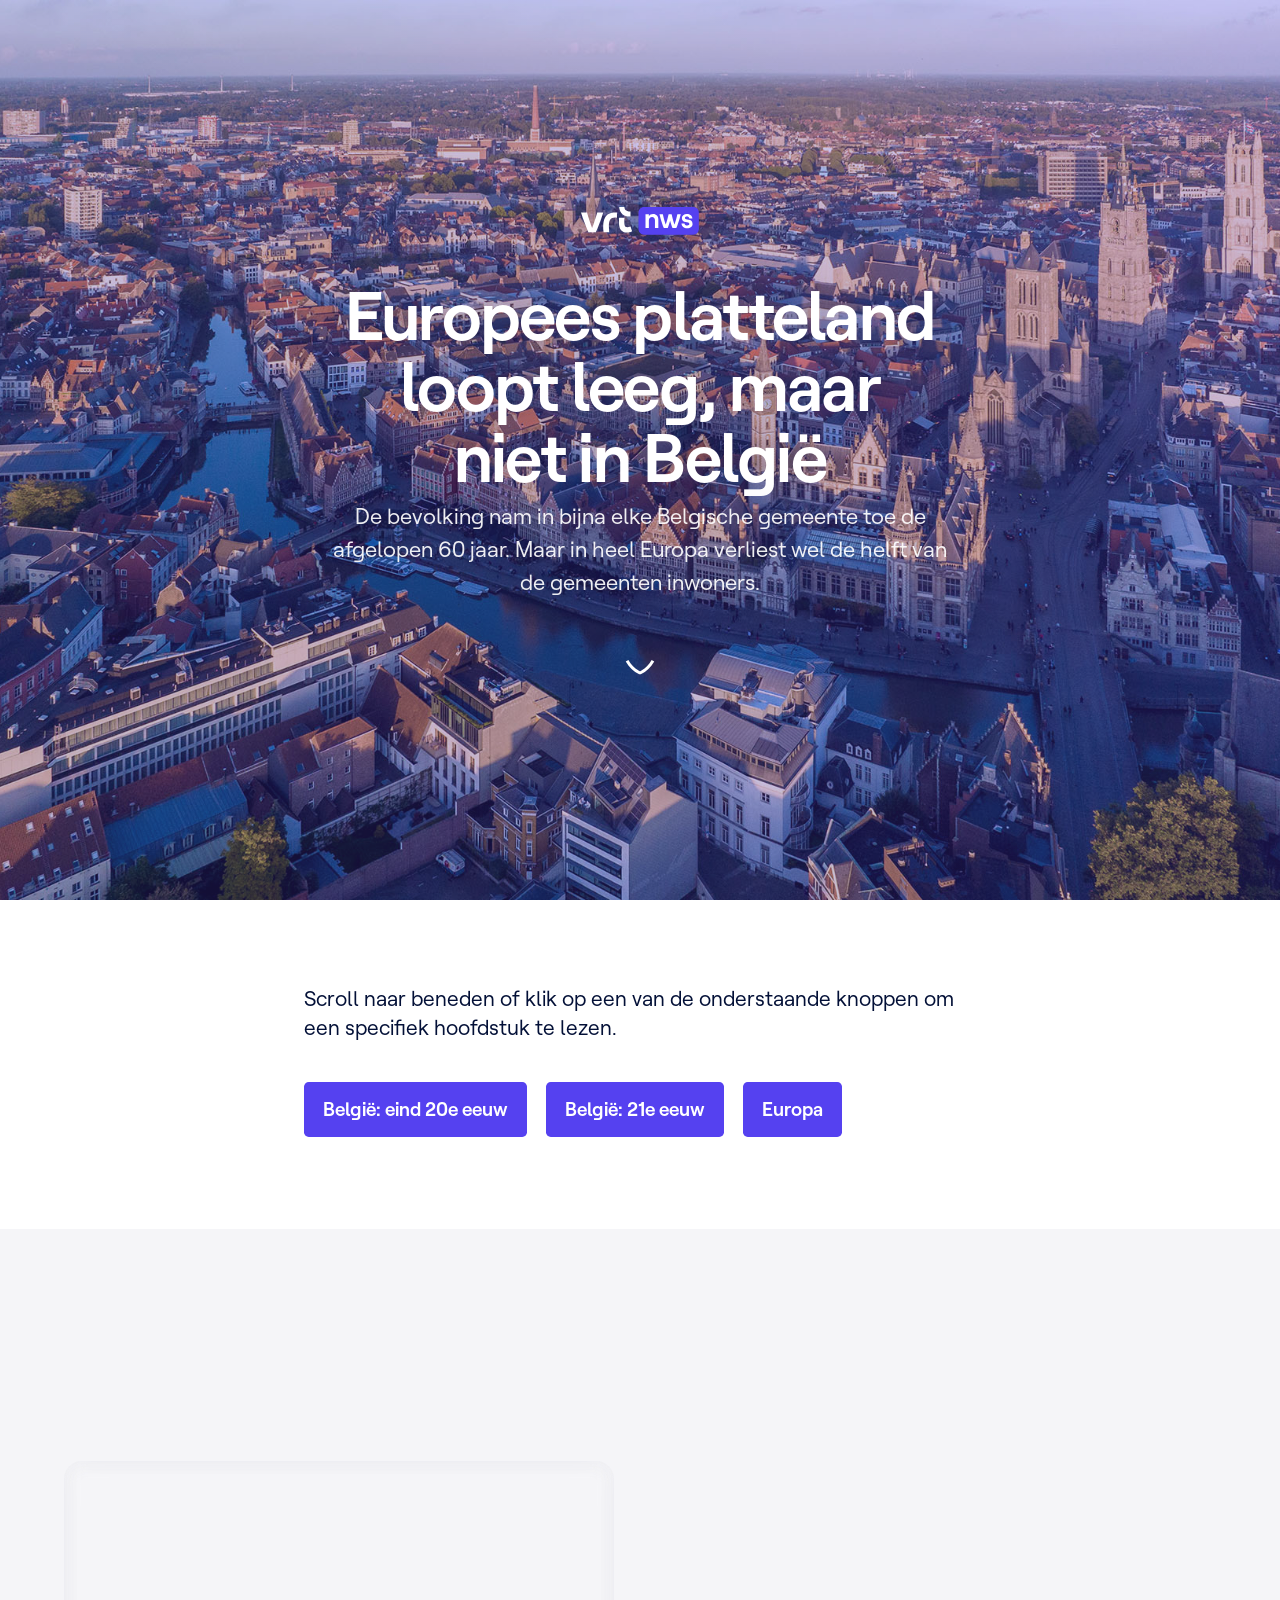
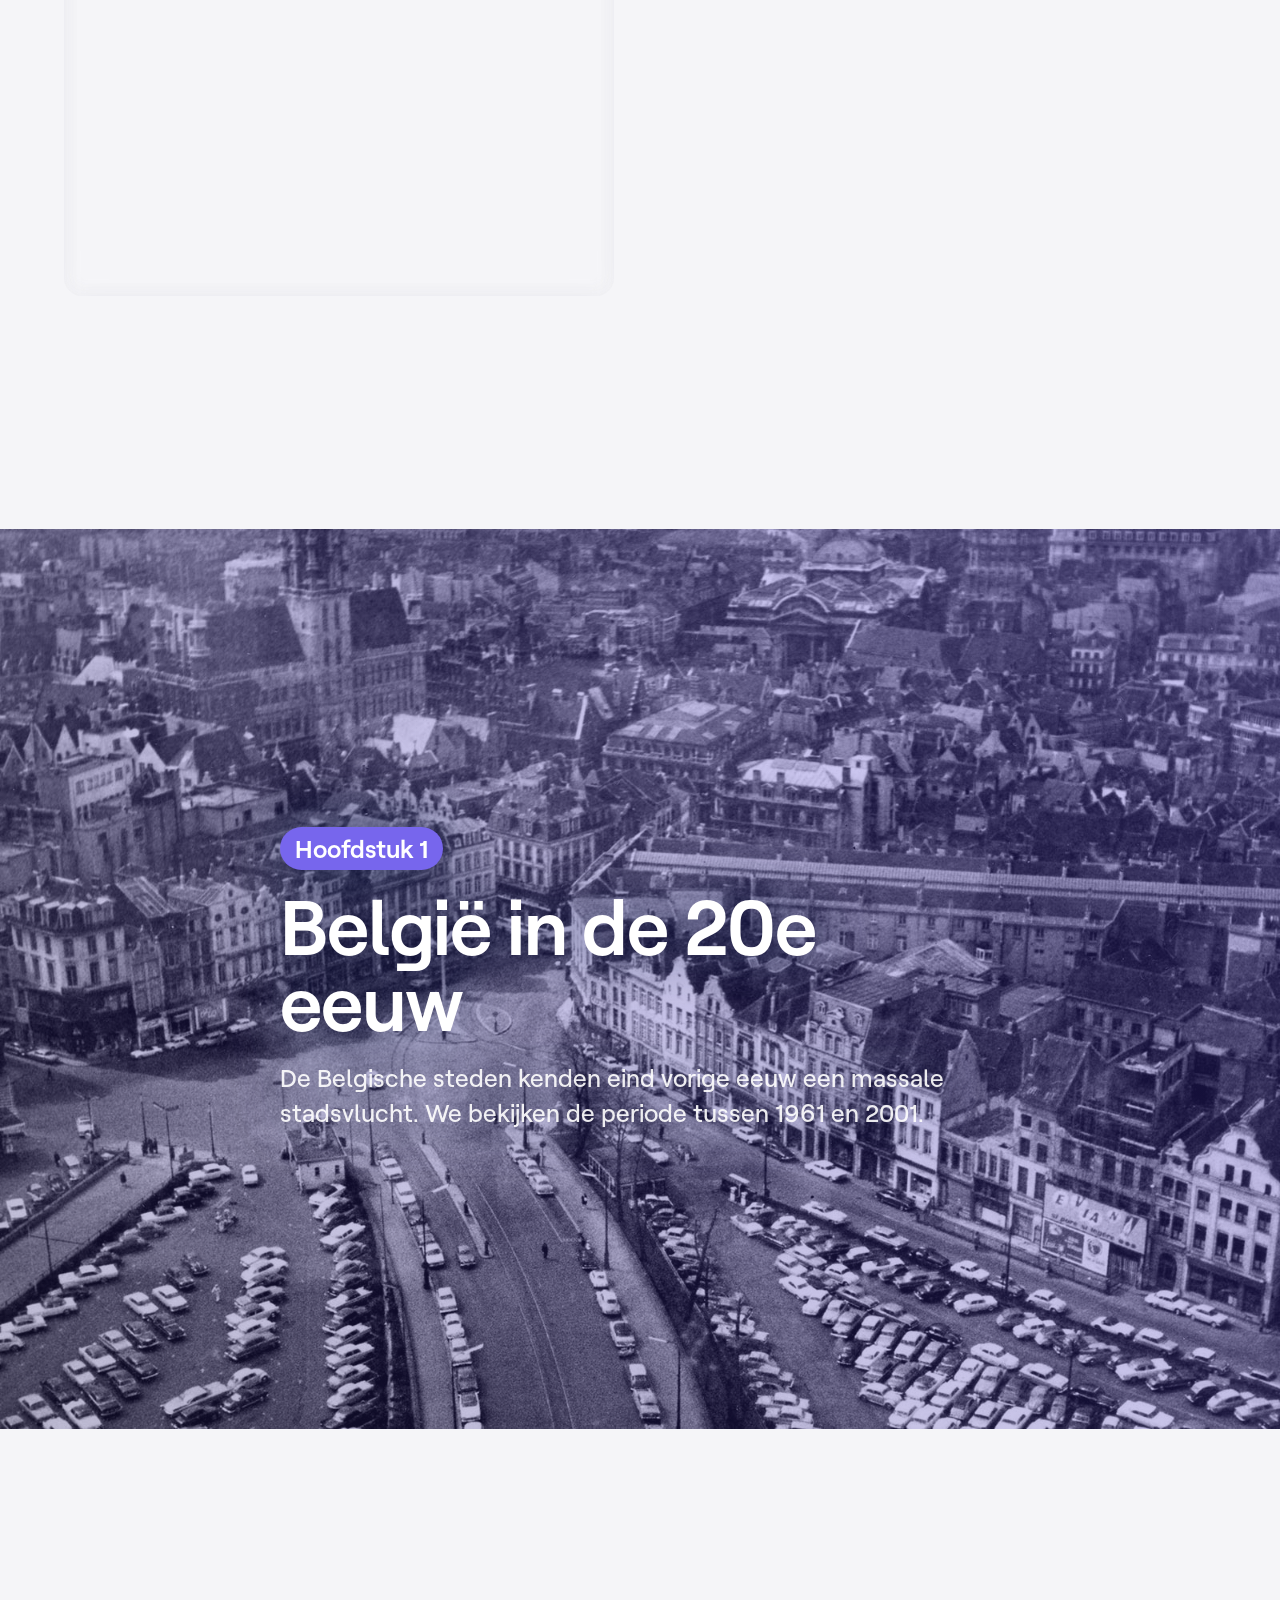
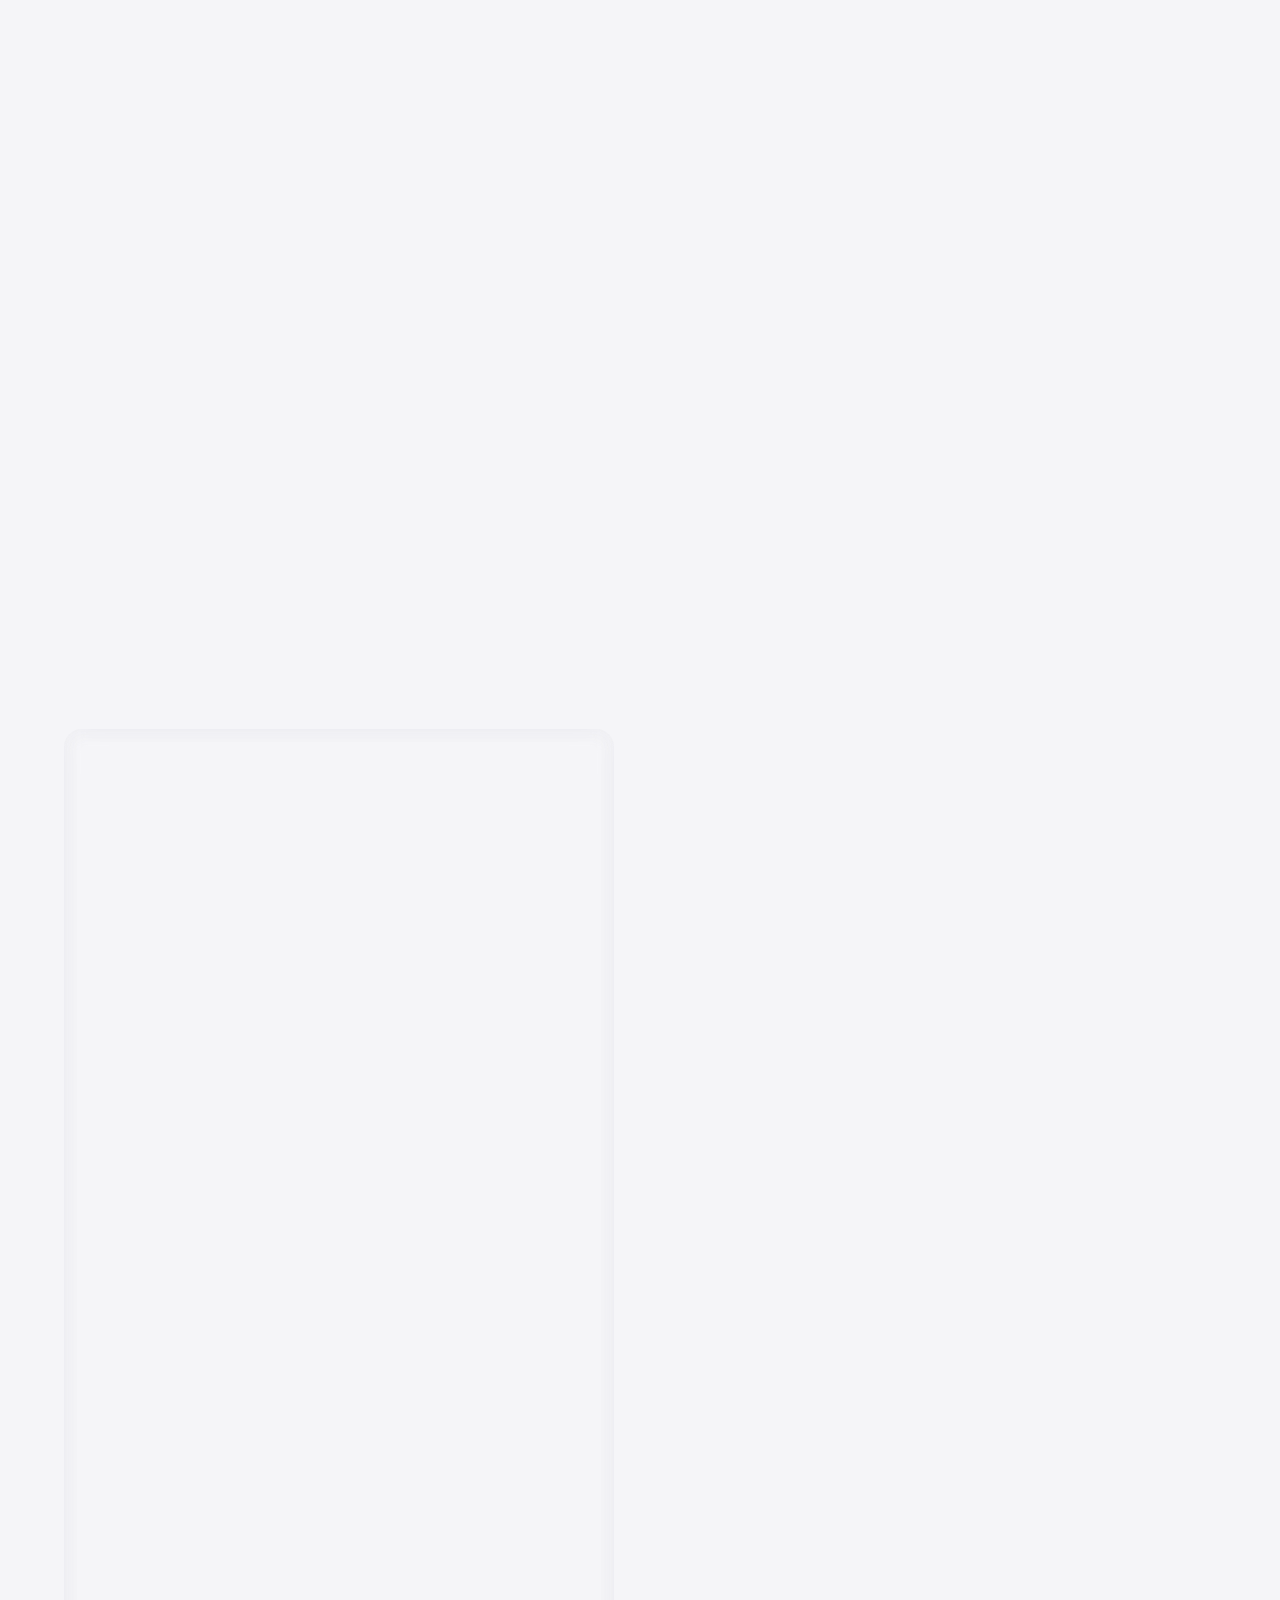
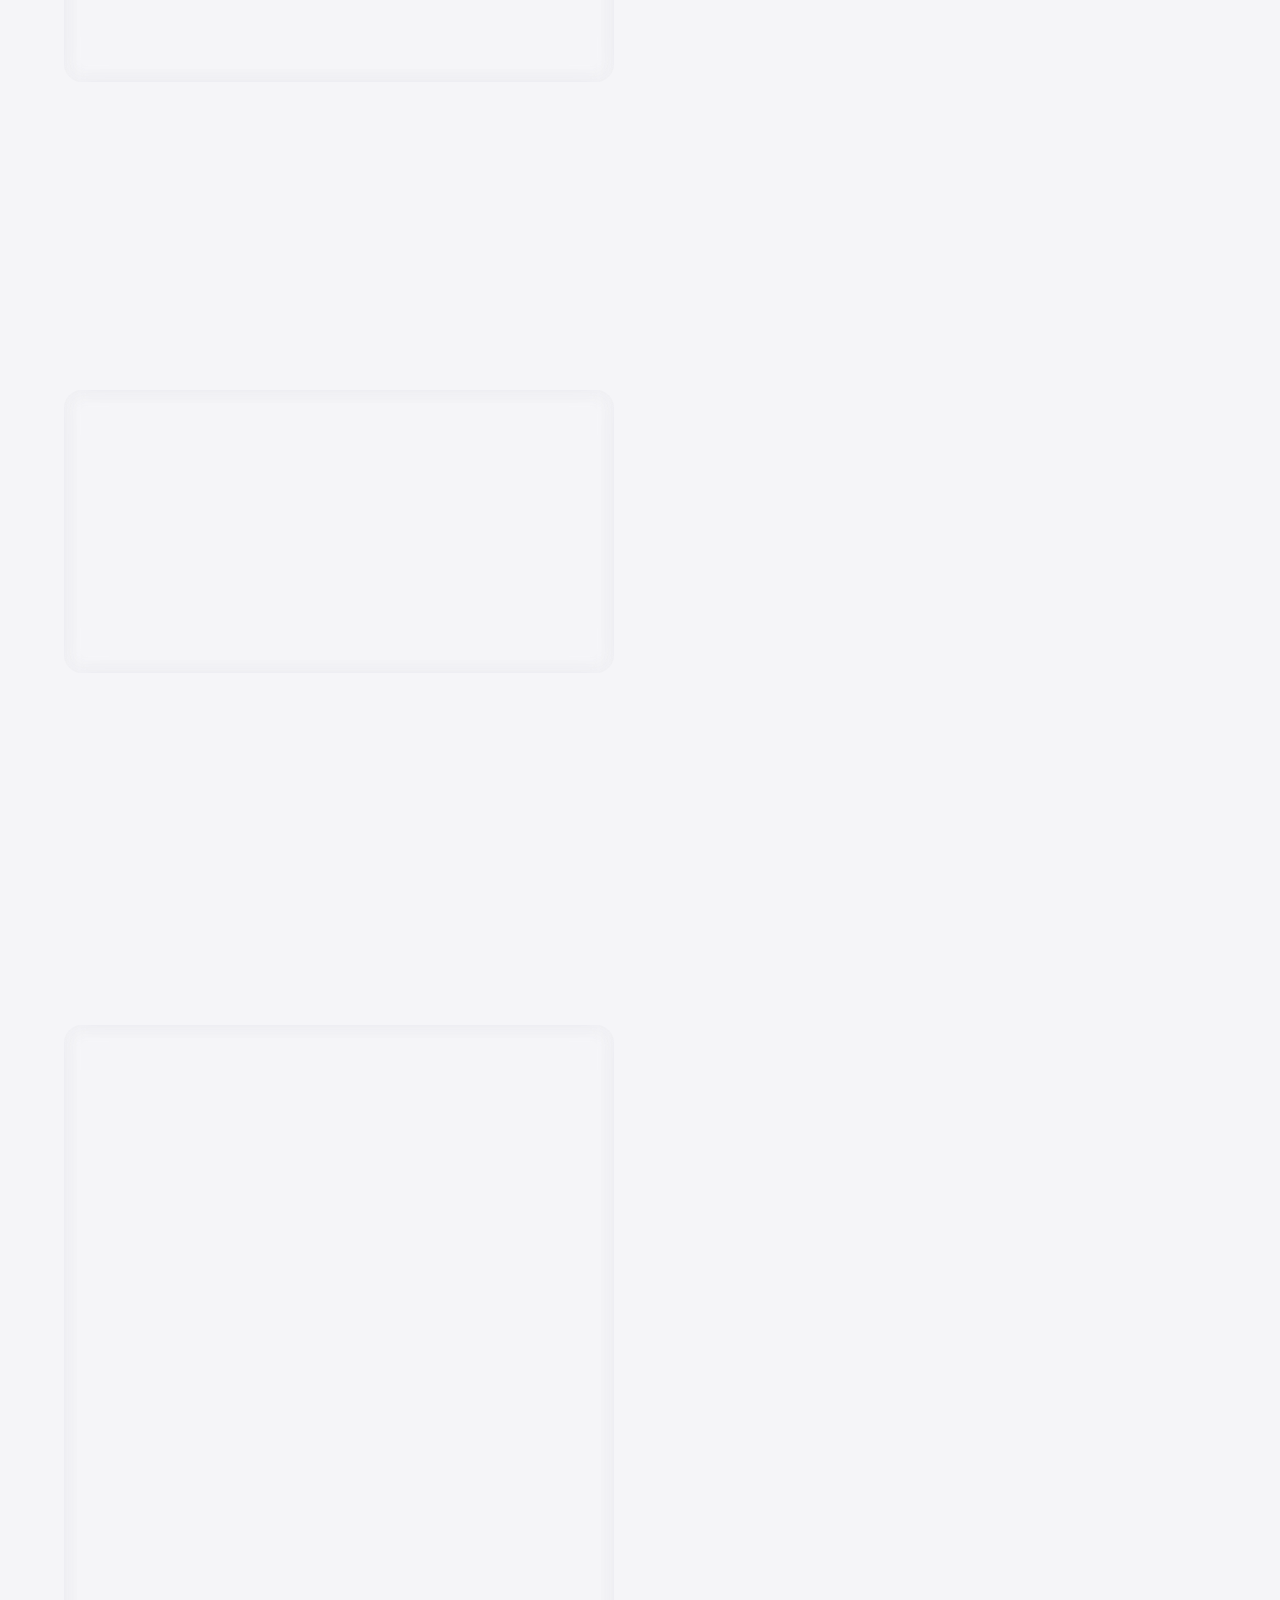
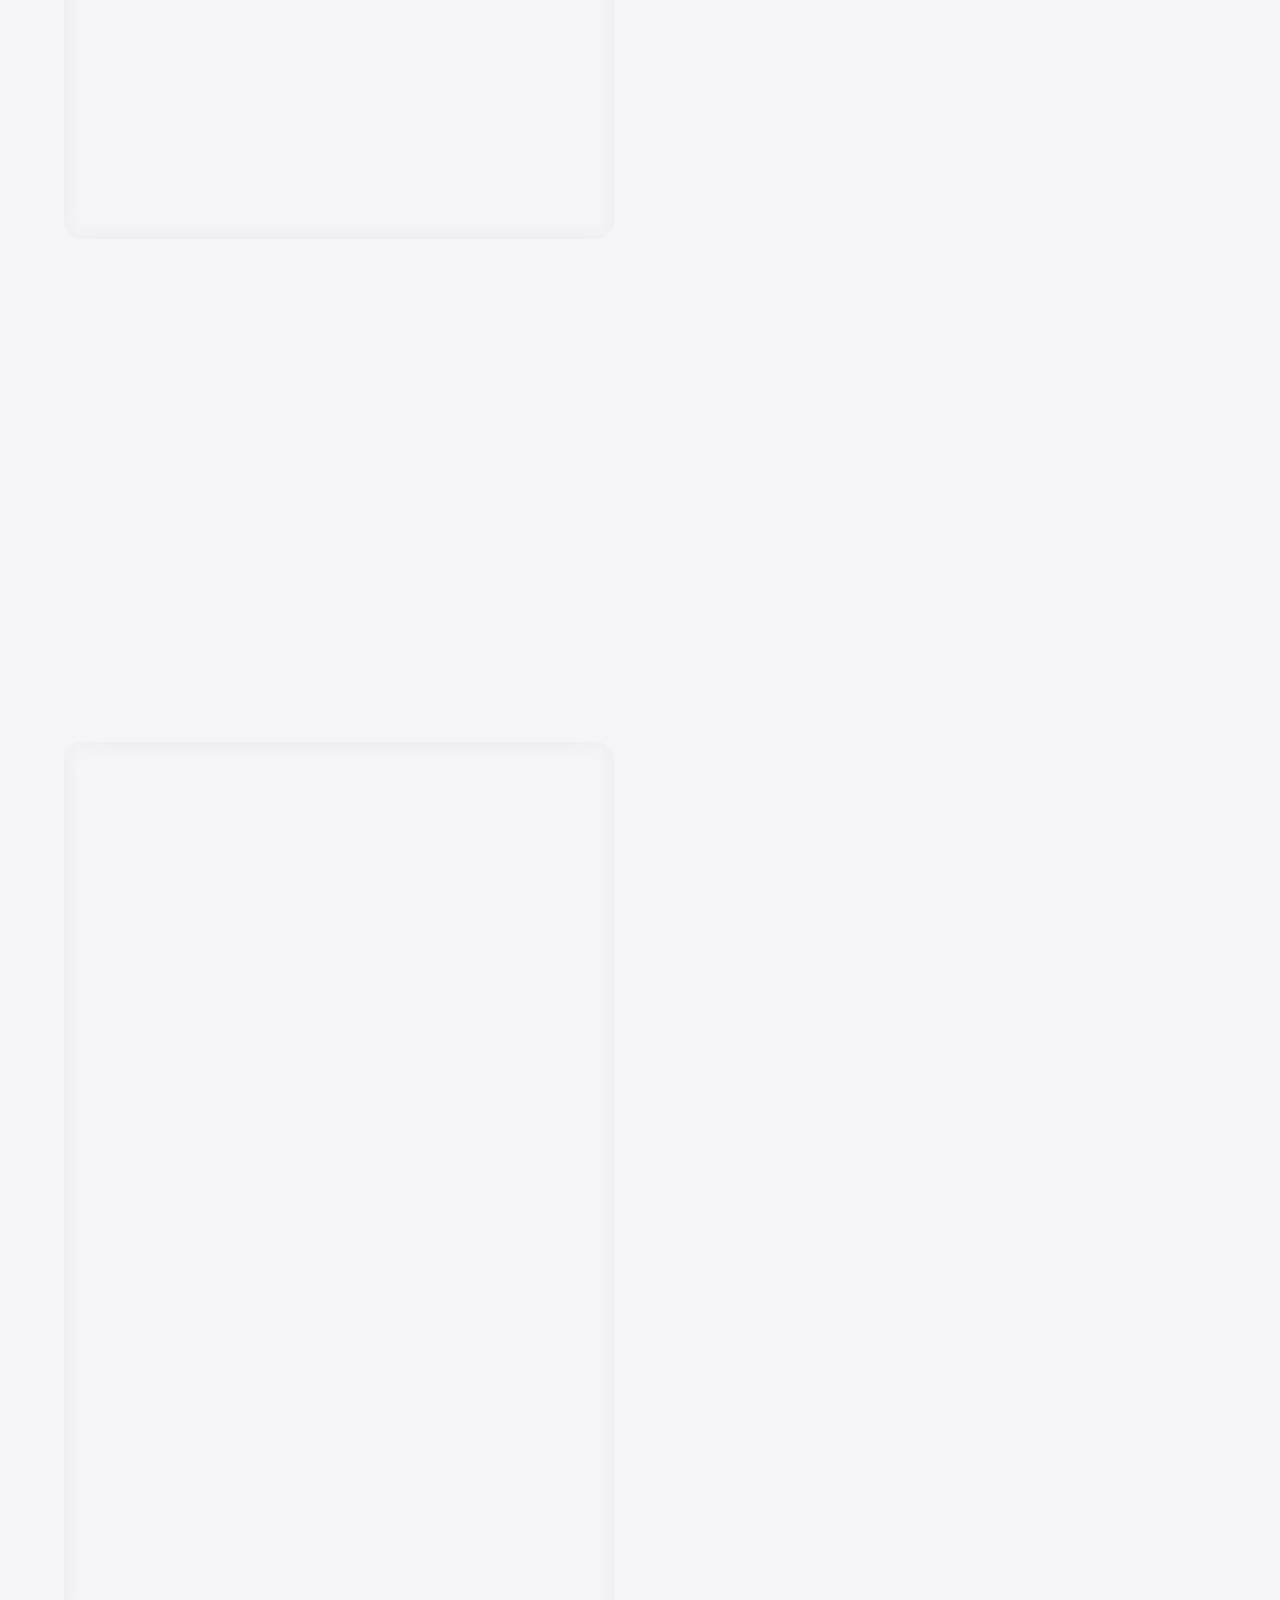
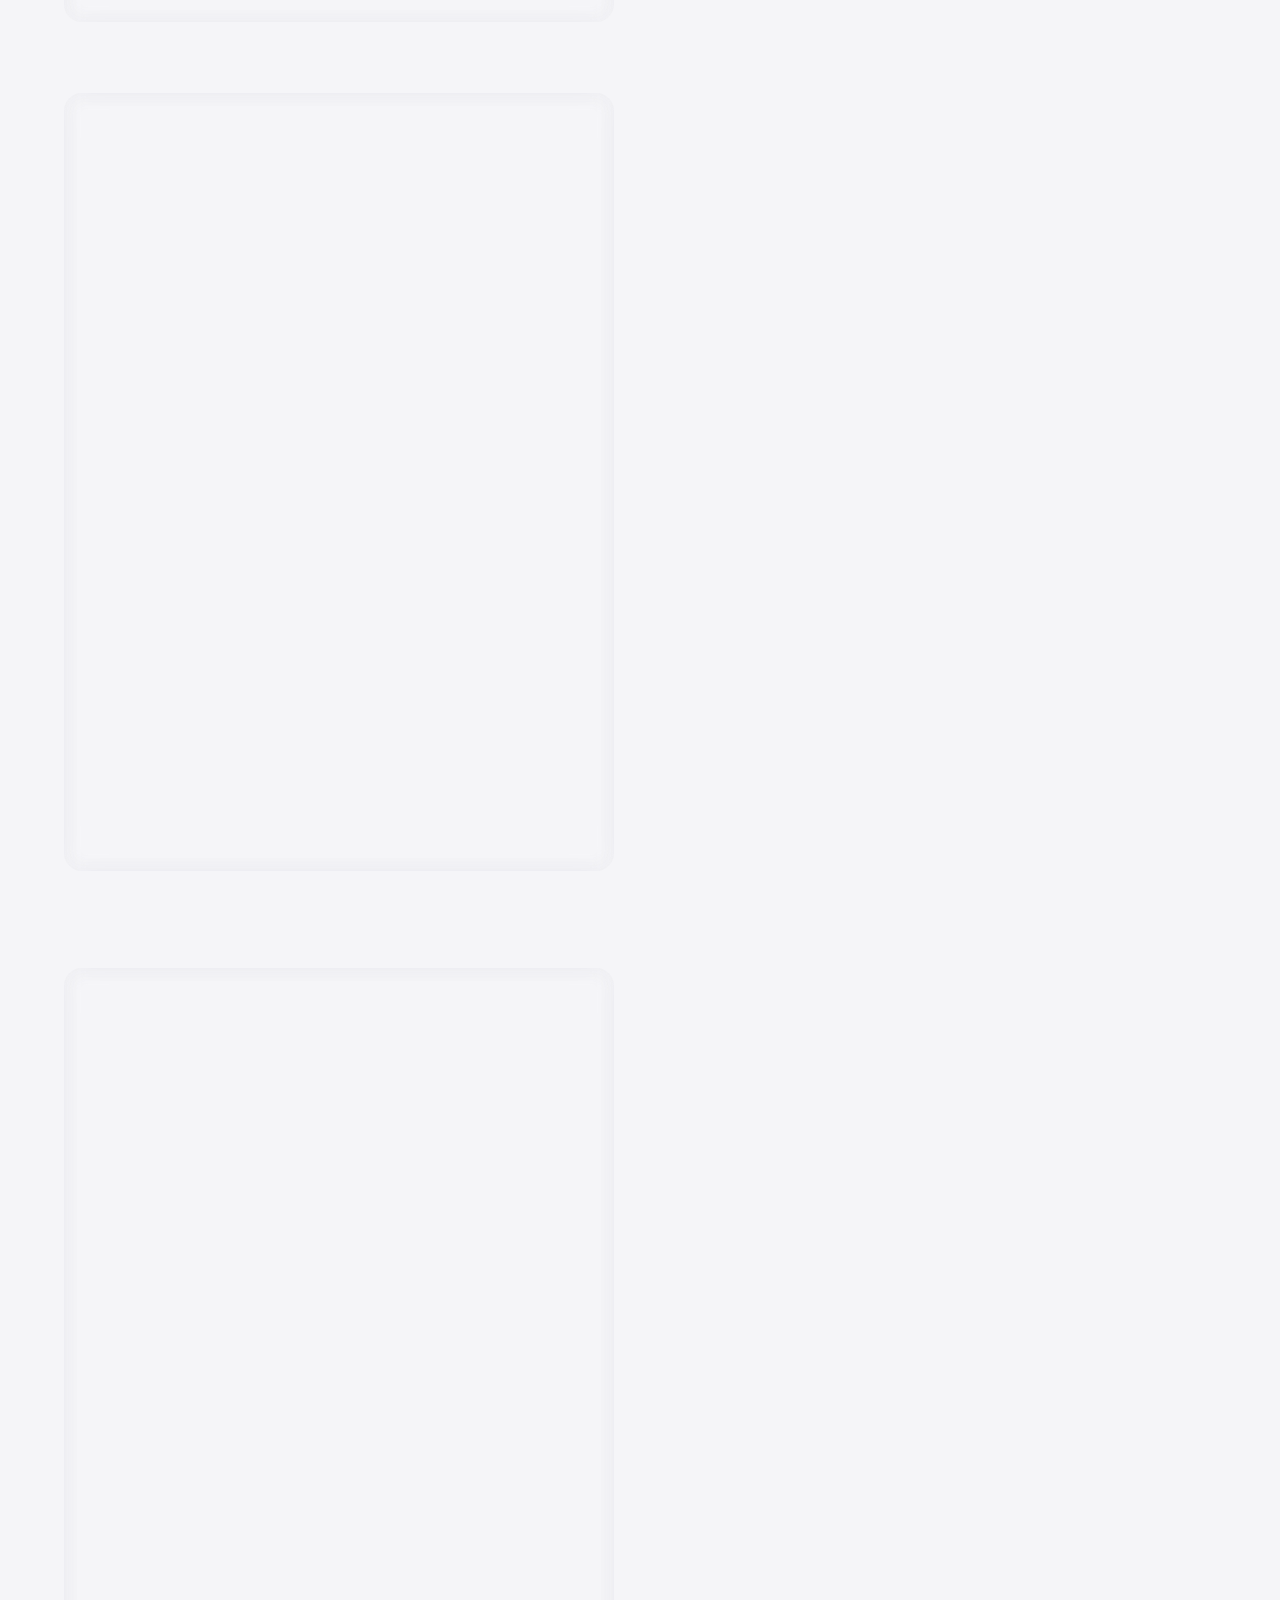
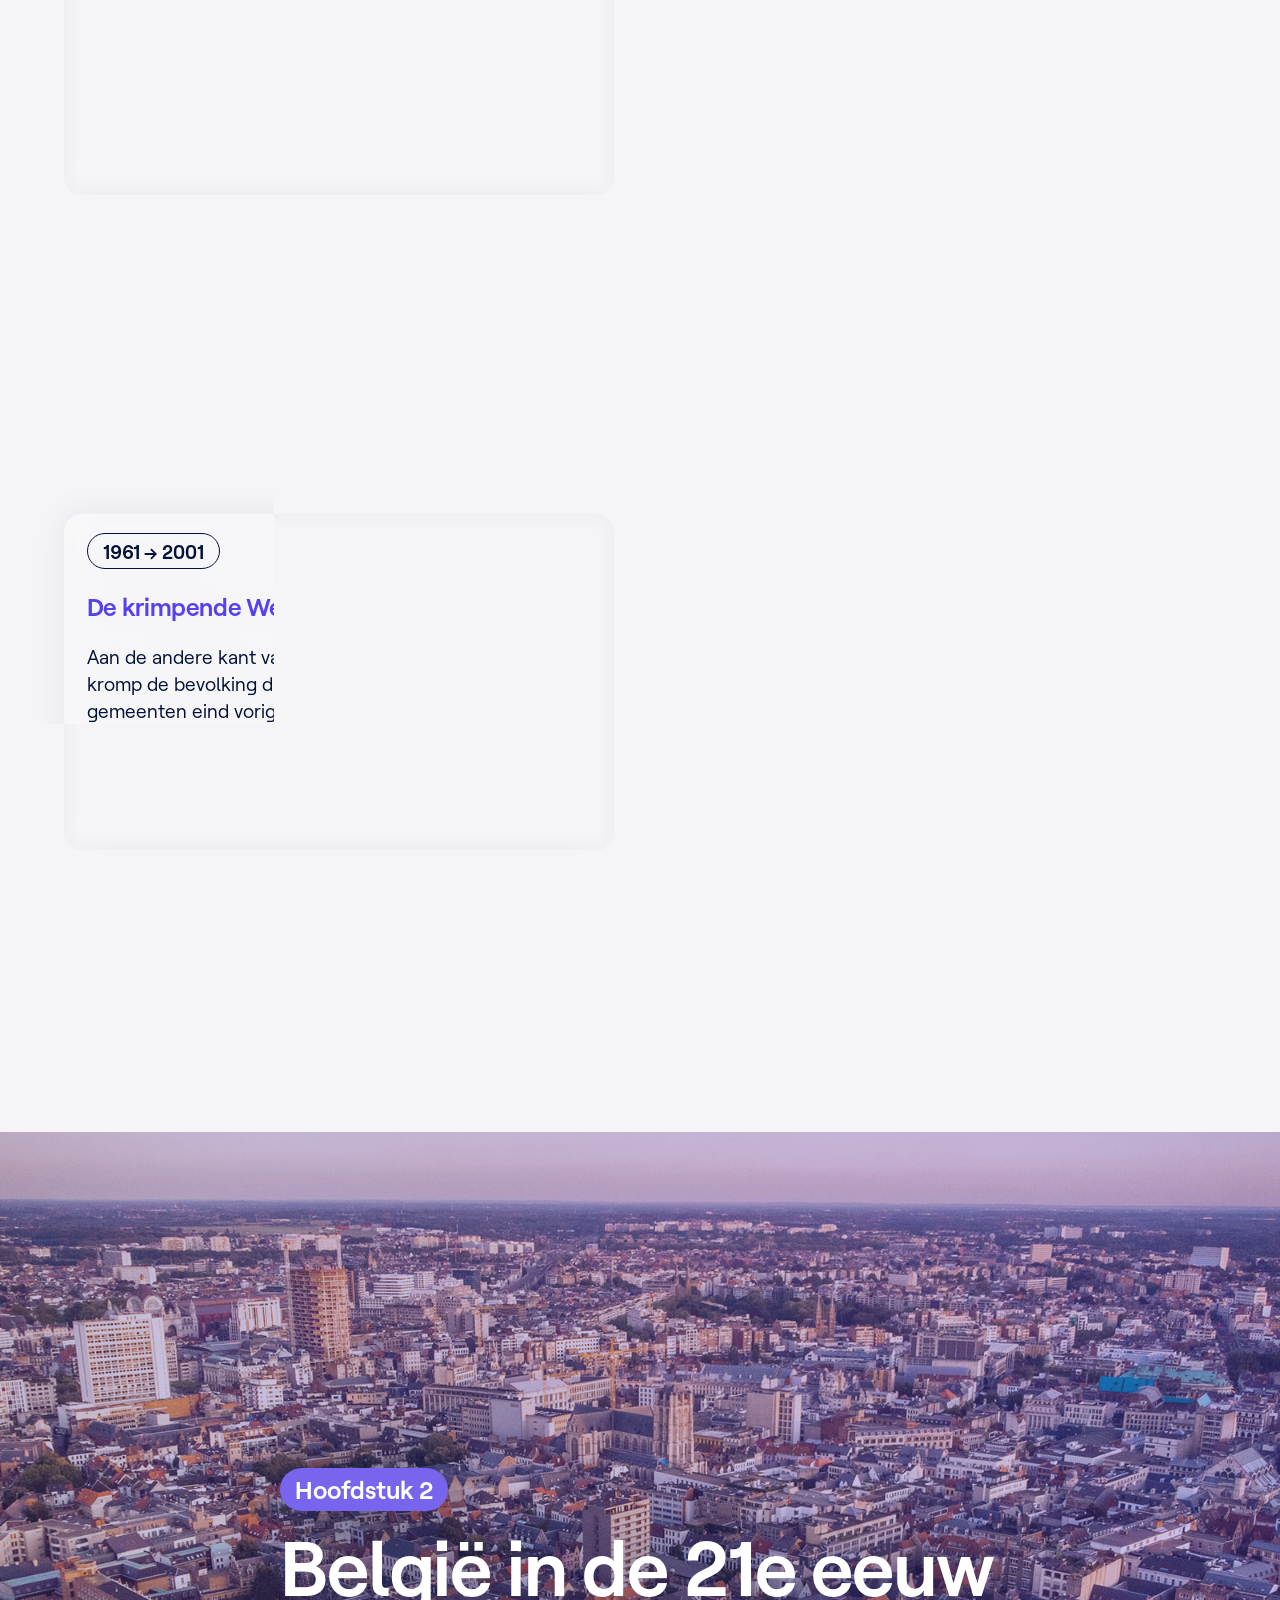
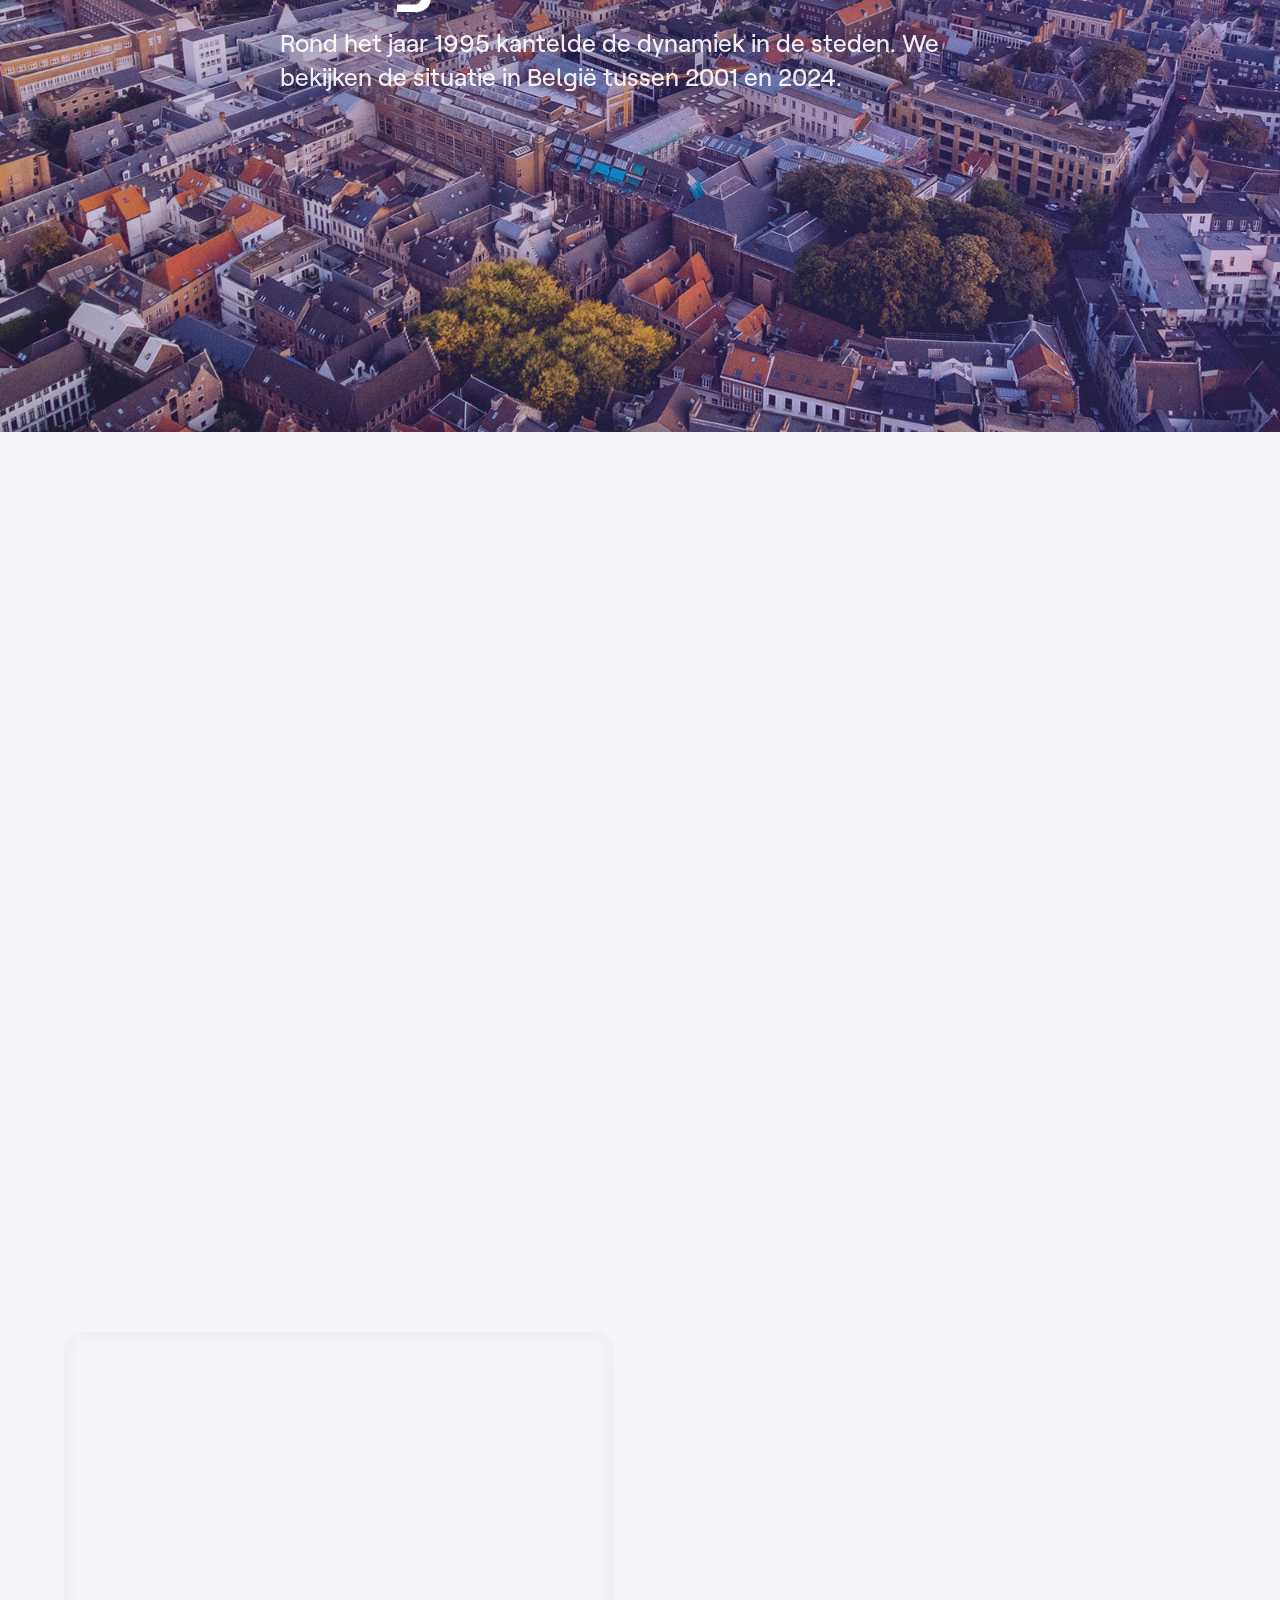
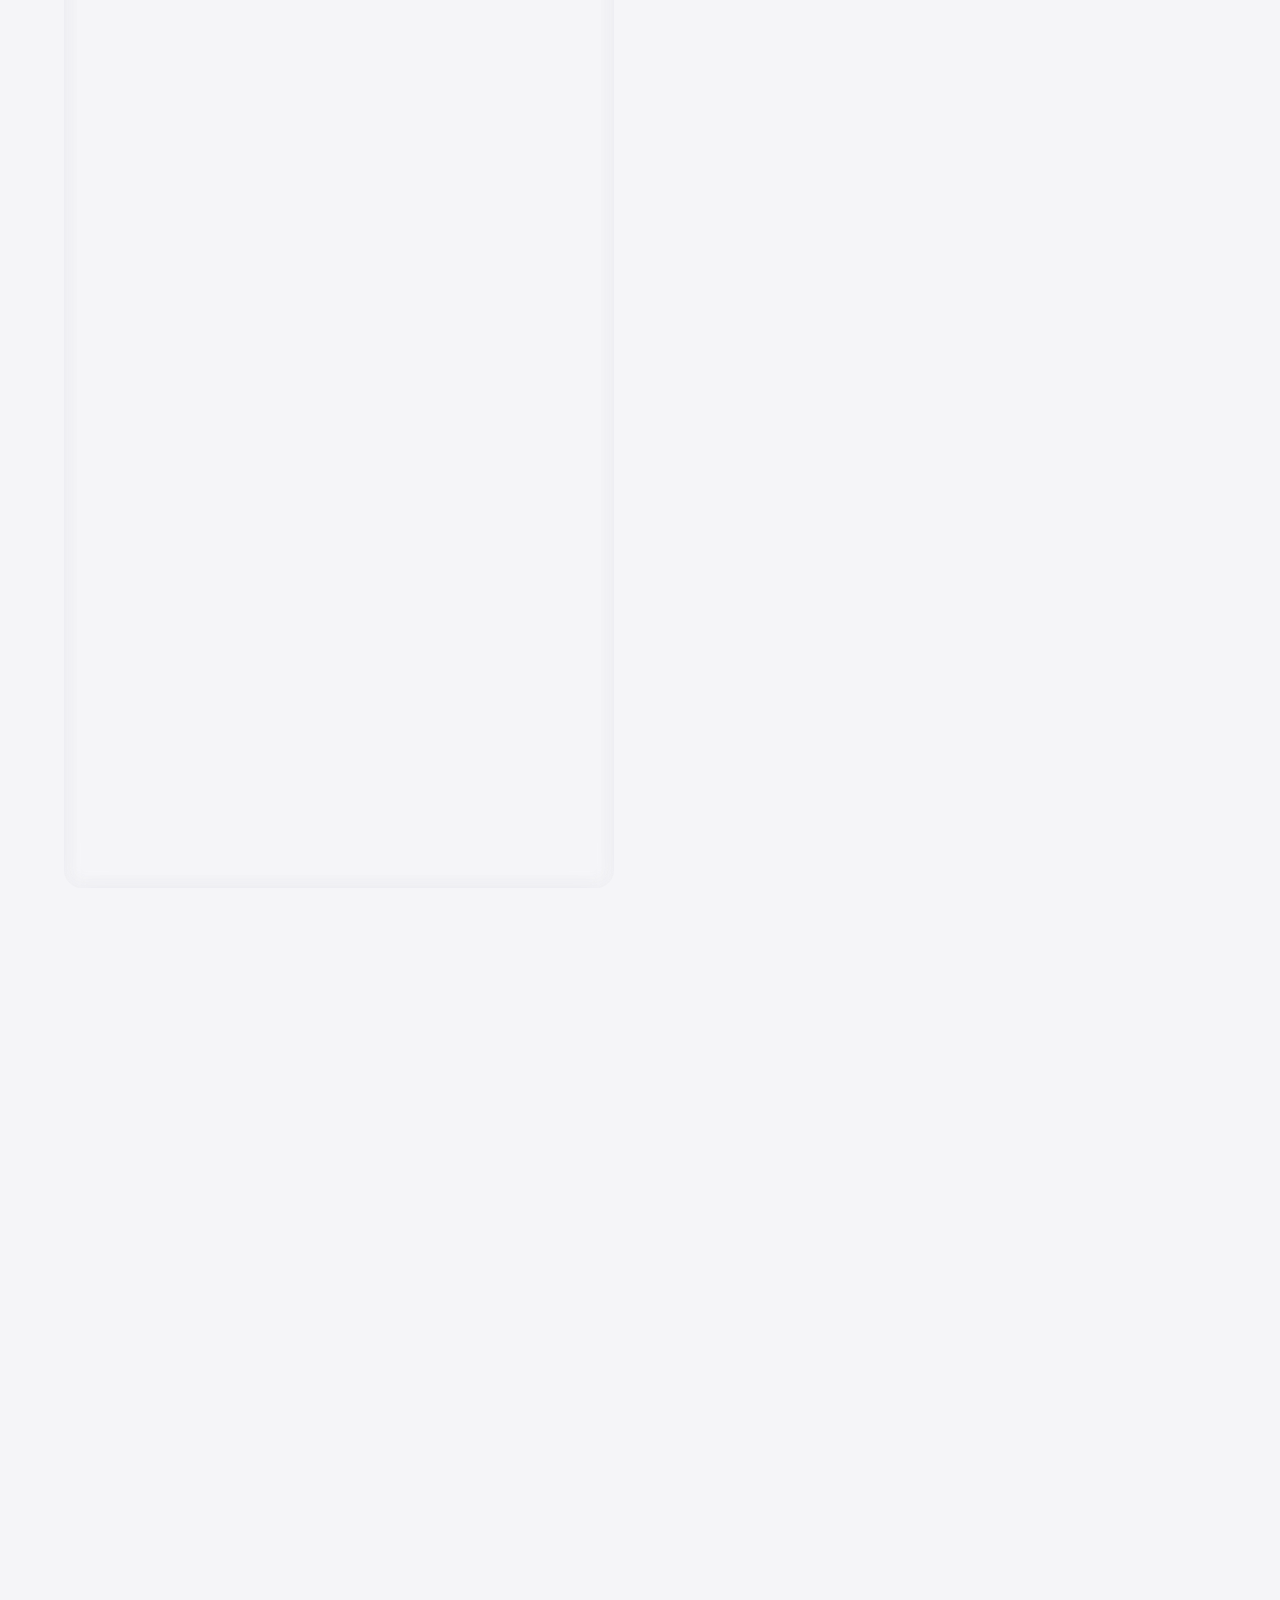
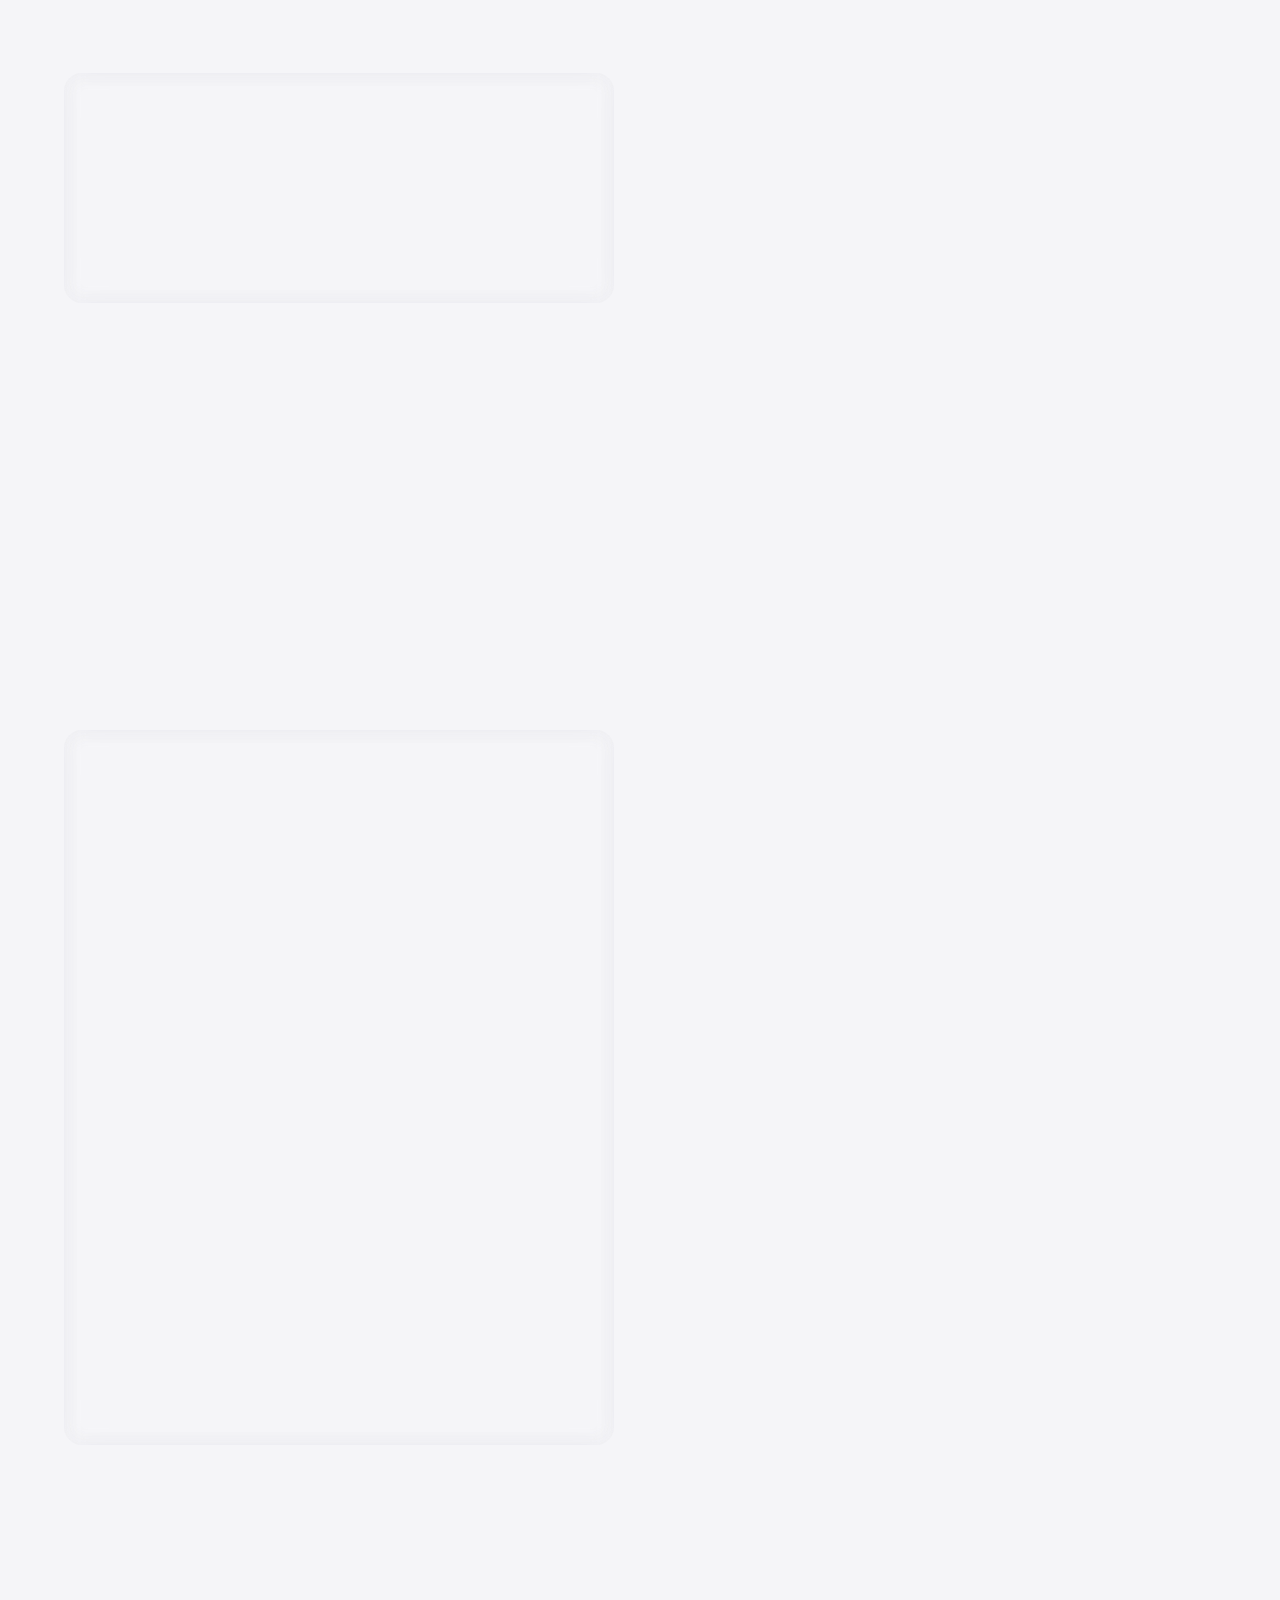
==== commit 85596e83: "eindredactie" ====
--- a/index.html
+++ b/index.html
@@ -34,7 +34,7 @@
         <img src="assets/img/logo_wit.svg" alt="VRT NWS">
       </a>
       <h1 class="hero-intro__title shadow-hard">Europees platteland loopt leeg, maar niet in België</h1>
-      <p class="hero-intro__lead shadow-hard">De bevolking nam in bijna elke Belgische gemeente toe de afgelopen 60 jaar. Maar in heel Europa daalt wel in de helft van de gemeenten de bevolking.</p>
+      <p class="hero-intro__lead shadow-hard">De bevolking nam in bijna elke Belgische gemeente toe de afgelopen 60 jaar. Maar in heel Europa verliest wel de helft van de gemeenten inwoners.</p>
       <a href="#article-body" class="hero-intro__chevron" aria-label="Scroll naar het artikel">
         <img src="assets/img/chevrondown.svg" alt="chevron" />
       </a>
@@ -77,25 +77,14 @@
         <div class="scrolly__box" data-step="0">
           <div class="scrolly__card">
             <p class="card-kicker">1961 → 2024</p>
-            <h2>Bevolkingsevolutie in kaart</h2>
-            <p>
-              Nieuwe Europese data tonen voor de eerste keer hoe de bevolking sinds 1961 evolueerde in elke gemeente in de Europese Unie, het VK, IJsland, Liechtenstein, Noorwegen en Zwitserland. 
-              VRT NWS dook met de hulp van demografen in de Europese en Belgische cijfers.
-            </p>
-          </div>
-        </div>
-
-        <div class="scrolly__box" data-step="0">
-          <div class="scrolly__card">
-            <p class="card-kicker">1961 → 2024</p>
-            <h2>Kleurenlegende</h2>
-            <p>
-              Op deze kaart kleuren gemeenten met bevolkingsgroei groen en gemeenten met bevolkingsafname rood.
-              We bekijken de bevolkingsevolutie in Europese
-              gemeenten en steden tussen 1961 en 2024 op basis van de <a
-              href="https://data.jrc.ec.europa.eu/dataset/37fcacbf-12e2-4b31-b1af-83117a74b2c7"
-              target="_blank" rel="noopener noreferrer">data van het Joint Research Centre van de Europese Commissie</a>. 
-              De kleurenlegende op basis van groeipercentage vind je hieronder.
+            <h2>Het Europese platteland loopt leeg</h2>
+            <p>
+              België kleurt groen op deze kaart. Dat betekent dat vrijwel alle Belgische gemeenten inwoners gewonnen hebben in de laatste 60 jaar.
+              Maar grote delen van Europa kleuren rood. Die gebieden verloren inwoners.
+            </p>
+            <p>
+              Deze kaart toont op basis van nieuwe data van het Joint Research Centre van de Europese Commissie voor de eerste keer hoe de bevolking 
+              sinds 1961 evolueerde in elke gemeente in de Europese Unie, het VK, IJsland, Liechtenstein, Noorwegen en Zwitserland.
             </p>
             <div id="scrolly-card-legend"></div>
           </div>
@@ -105,7 +94,7 @@
         <div class="scrolly__box scrolly__box--chapter chapterback" data-step="1" id="belgie">
           <div class="scrolly__chapter shadow-harder">
             <p class="card-kicker card-kicker--light">Hoofdstuk 1</p>
-            <h2>België</h2>
+            <h2>België in de 20e eeuw</h2>
             <p>
               De Belgische steden kenden eind vorige eeuw een massale
               stadsvlucht. We bekijken de periode tussen 1961 en 2001.
@@ -123,7 +112,7 @@
               De steden kleuren rood. Ze verliezen bevolking.  
               In de jaren 60 en 70 ontvluchtten de Belgen de stad. De 5 grootste Belgische steden: Brussel, Antwerpen, Gent, Luik en Charleroi, 
               zagen eind vorige eeuw gemiddeld een vijfde van hun inwoners vertrekken. 
-              De zware industrie verdwijnt en de oude stadscentra verloederen. 
+              De zware industrie verdwijnt er en de oude stadscentra verloederen. 
               Veel gezinnen wonen in verouderde, krappe huizen zonder modern comfort. 
             </p>
             <p>
@@ -145,7 +134,7 @@
             <p>
               Mensen vestigden zich massaal in randgemeenten rond de stad waar ze werkten. 
               Rond Gent kleuren bijvoorbeeld alle randgemeenten groen. 
-              Dat had gevolgen: de stadsvlucht leidde tot eindeloze files en een wildgroei aan lintbebouwing op oorspronkelijk landelijke wegen. 
+              Dat had gevolgen: de stadsvlucht leidde tot eindeloze files en een wildgroei aan lintbebouwing op tot dan toe landelijke wegen. 
             </p>
           </div>
         </div>
@@ -176,7 +165,7 @@
             <p>
               Brussel, Etterbeek, Elsene en Sint-Gillis verloren elk
               minstens een vijfde van hun inwoners.
-              Naast de stadsvlucht, speelde ook de leeftijd van de inwoners.
+              Vooral jonge inwoners trekken weg.
               “Brussel was in
               de jaren 80 het oudste gewest met de oudste bevolking van het land”, zegt
               Deboosere. “Tot 1985 waren daardoor zelfs meer overlijdens dan
@@ -190,7 +179,7 @@
             <div class="step-charts" data-ids="BRU_REGION" data-end="2001"></div>
             <p>
               Vanaf 1968 wordt in Waals-Brabant de nieuwe universiteitsstad Louvain-la-Neuve gebouwd. 
-              Een nieuwe stad op een plaats waar niemand woonde, kende uiteraard een explosieve groei. 
+              Een nieuwe stad op een plaats waar nauwelijks iemand woonde, kende uiteraard een explosieve groei. 
               Ook de gemeenten errond verdubbelen in die periode hun inwonersaantal. 
             </p>
             <div class="step-charts" data-ids="BE_25121" data-end="2001"></div>
@@ -233,7 +222,7 @@
               <span class="caption">De Winterslag steenkoolmijn in 1986.</span>
             </div>
             <p>              
-              De migrantarbeiders waren vooral jonge mannen. 
+              De arbeidsmigranten waren vooral jonge mannen. 
               Dichte familie reisde vaak na. Door de toename in jonge gezinnen ging ook het geboortecijfer omhoog. 
               In Houthalen-Helchteren verdubbelde het inwonersaantal eind vorige eeuw. 
             </p>
@@ -247,8 +236,8 @@
             <p class="card-kicker">1961 → 2001</p>
             <h2>De krimpende Westhoek</h2>
             <p>
-              Aan de andere kant van Vlaanderen, in de Westhoek kromp de bevolking dan weerin een heel aantal gemeenten eind vorige eeuw. 
-              Steden als Waregem groeien dan weer dankzij een bloeiende textielindustrie en een betere verbinding door de aanleg van de E17 in 1973. 
+              Aan de andere kant van Vlaanderen, in de Westhoek, kromp de bevolking dan weer in een heel aantal gemeenten eind vorige eeuw. 
+              Maar steden als Waregem groeien dankzij een bloeiende textielindustrie en een betere verbinding door de aanleg van de E17 in 1973. 
               Dat leidde tot een onafgebroken lint bedrijven van Deinze tot Kortrijk.  
             </p>
           </div>
@@ -258,7 +247,7 @@
         <div class="scrolly__box scrolly__box--chapter chapterback " data-step="9" id="de-21e-eeuw">
           <div class="scrolly__chapter shadow-harder">
             <p class="card-kicker card-kicker--light">Hoofdstuk 2</p>
-            <h2>De 21e eeuw</h2>
+            <h2>België in de 21e eeuw</h2>
             <p>
               Rond het jaar 1995 kantelde de dynamiek in de steden. We bekijken
               de situatie in België tussen 2001 en 2024.
@@ -273,12 +262,12 @@
             <p class="card-kicker">2001 → 2024</p>
             <h2>De steden groeien weer</h2>
             <p>
-              De stadsvlucht en bijhorende verkrotting dwong stadsbesturen om het beleid om te gooien. 
+              De stadsvlucht en de bijhorende verkrotting dwong stadsbesturen om het beleid om te gooien. 
               Er kwamen initiatieven om de stadswijken weer leefbaar te maken. 
             </p>
             <p>
               Tegelijk trokken meer en meer jongeren naar de steden om te studeren. 
-              “In de jaren 70 studeerde een klein percentage van de jongeren verder. Vandaag meer dan de helft”, aldus Deboosere. 
+              “In de jaren 70 studeerde maar een klein percentage van de jongeren verder. Vandaag meer dan de helft”, aldus Deboosere. 
               “Ze trekken naar de stad om te studeren en blijven er hangen.” Dat verandert het karakter van de stad. 
               Het stimuleert de horeca en het culturele leven. 
             </p>
@@ -290,7 +279,7 @@
               Ook door internationale migratie stijgt de bevolking weer in de steden . 
               Binnen de EU verhuizen mensen uit Centraal- en Oost-Europa naar landen met sterkere economieën. 
               "Vanaf de jaren 90 zorgen conflicten ook voor de eerste vluchtelingenstromen", zegt Deboosere. 
-              “Dat zal door een opeenvolging van conflicten nooit meer verdwijnen, maar vluchtelingen en asielzoekers vormen slechts een kleine fractie van de totale migratie.”. 
+              “Dat zal door een opeenvolging van conflicten nooit meer verdwijnen, maar vluchtelingen en asielzoekers vormen slechts een kleine fractie van de totale migratie.”
             </p>
           </div>
         </div>
@@ -303,7 +292,7 @@
             <p class="card-kicker">2001 → 2024</p>
             <h2>De knik in de grafiek</h2>
             <p>
-              De steden groeien sinds 2001 weer. Op deze grafieken zie je hoe de bevolkingsdaling ronde eeuwwisseling keert in Brussel, Antwerpen en Gent.  
+              De steden groeien sinds 2001 weer. Op deze grafieken zie je hoe rond de eeuwwisseling de bevolking weer stijgt in Brussel, Antwerpen en Gent.  
             </p>
             <div class="step-charts" data-ids="BRU_REGION,BE_11002,BE_44021" data-knik="true"></div>
           </div>
@@ -335,11 +324,11 @@
             <h2>Druk op de woningmarkt</h2>
             <p>
               In alle Belgische grootsteden veroorzaakt de bevolkingsgroei een enorme druk op de woningmarkt, volgens Deboosere: 
-              “Vooral op de onderkant van de woningmarkt ontstaat grote druk met buitensporige prijzen. Maar ook ruimere woningen met tuin worden duurder.”  
+              “Vooral aan de onderkant van de woningmarkt ontstaat grote druk met buitensporige prijzen. Maar ook ruimere woningen met tuin worden duurder.”  
               De hoge prijzen jagen mensen weg uit de stad. De uitstroom blijft dus bestaan, maar wordt door migratie gecompenseerd.
             </p>
             <p>
-              "Brussel had in 1995 948.000 inwoners", aldus Deboosere. "Er zijn sindsdien 300.000 inwoners bijgekomen. Er worden nog heel wat nieuwe appartementen gebouwd,
+              "In 1995 had Brussel 948.000 inwoners", aldus Deboosere. "Er zijn sindsdien 300.000 inwoners bijgekomen. Er worden nog heel wat nieuwe appartementen gebouwd,
                maar die richten zich vooral tot hogere inkomens en tweeverdieners."
             </p>
             <div class="img-article">
@@ -377,14 +366,14 @@
         <div class="scrolly__box" data-step="14">
           <div class="scrolly__card scrolly__card--charts">
             <p class="card-kicker">2001 → 2024</p>
-            <h2>Nieuwe inwoners in historische arbeiderssteden</h2>
-            <p>
-              Die woningdruk in de grootsteden zorgde ook voor groei in arbeiderssteden zoals Aalst, Ninove en Tienen, waar veel leegstaande arbeiderswoningen waren. 
+            <h2>Nieuwe inwoners in arbeiderssteden</h2>
+            <p>
+              Die woningdruk in de grootsteden zorgde ook voor groei in historische arbeiderssteden zoals Aalst, Ninove en Tienen, waar veel leegstaande arbeiderswoningen waren. 
               "Mensen die verdrongen werden uit de woningmarkt in Brussel konden daar een huisje kopen met een goedkopere afbetaling dan de huur die ze in Brussel zouden betalen", aldus Deboosere. 
               "Het zijn vaak mensen zonder auto die nog vlot in Brussel willen geraken."
             </p>
             <p>
-              Kleinere gemeenten met een snelle treinverbinding met Brussel, zoals Denderleeuw groeien daardoor ook. Het is de grootste stijger van Oost-Vlaanderen sinds 2001.
+              Kleinere gemeenten met een snelle treinverbinding met Brussel, zoals Denderleeuw groeien daardoor ook. Die gemeente is de grootste stijger van Oost-Vlaanderen sinds 2001.
             </p>
             <div class="step-charts" data-ids="BE_41011" data-start="2001"></div>
           </div>
@@ -396,9 +385,9 @@
             <p class="card-kicker">2001 → 2024</p>
             <h2>Economische aantrekking van Luxemburg</h2>
             <p>
-              De enige 2 gemeenten die nog sneller groeiden dan Brussel
-              liggen dicht bij de grens met het Groothertogdom Luxemburg.
-              Je ziet daar duidelijk een zone van groene, sterkgroeiende gemeenten.
+              De enige 2 Belgische gemeenten die nog sneller groeiden dan Brussel zijn Léglise en Vaux-sur-Sûre.
+              Ze liggen dicht bij de grens met het Groothertogdom Luxemburg waar de bevolking ook sterk toeneemt.
+              Je ziet aan de grens met het Groothertogdom duidelijk een zone van groene, sterkgroeiende gemeenten.
               Belgen en Luxemburgers vestigden zich in de oorspronkelijk landelijke gemeenten
               om goedkoper te wonen en maar toch nog vlot te kunnen pendelen naar het werk in het
               Groothertogdom.
@@ -410,11 +399,11 @@
         <div class="scrolly__box" data-step="16">
           <div class="scrolly__card">
             <p class="card-kicker">2001 → 2024</p>
-            <h2>De Westhoek stagneert</h2>
-            <p>
-              In de Westhoek kleuren nog altijd een paar gemeenten lichtrood. 
-              Veel van de meest dunbevolkte gemeenten van Vlaanderen liggen in de regio. 
-              Van de nog maar weinige Belgische gemeenten die niet groeien, vind je er veel in het "verste hoekje van Vlaanderen". 
+            <h2>De Westhoek houdt stand</h2>
+            <p>
+              In de vorige eeuw verloor de Westhoek nog inwoners, maar nu stabiliseert ook de meest dunbevolkte regio van Vlaanderen.
+              Het "verste hoekje van Vlaanderen" heeft wel nog steeds 3 gemeenten die inwoners verliezen.
+
             </p>
             <div class="img-article">
               <img src="assets/img/noordschote-2010.jpg" alt="Noordschote (Lo-Reninge) in 2010" />
@@ -429,8 +418,8 @@
             <p class="card-kicker">2001 → 2024</p>
             <h2>De Belgische bevolking groeit bijna overal</h2>
             <p>
-              We zien in deze periode nog maar weinig rood op de kaart van België. Sinds 2001 zijn er amper nog
-              Belgische gemeenten met een dalende bevolking dus.
+              We zien in deze periode nog maar weinig rood op de kaart van België. Sinds 2001 zijn er dus amper nog
+              Belgische gemeenten met een dalende bevolking.
             </p>
           </div>
         </div>
@@ -525,7 +514,7 @@
               Oost-Europese landen zien hun platteland niet alleen door een trek naar de steden leeglopen maar ook door emigratie naar het buitenland.
               Sinds begin deze eeuw kunnen mensen in de Europese Unie
               makkelijker verhuizen naar een andere lidstaat.
-              Oost-Europese landen zoals Roemenië, Bulgarije 
+              Oost-Europese landen zoals Roemenië en Bulgarije 
               zien daardoor jaar na jaar inwoners vertrekken.
             </p>
           </div>
@@ -553,7 +542,7 @@
             <p>
               Duitsland werd weer één land in 1990. Op demografisch vlak is
               het land nog duidelijk op te splitsen in oost en west.
-              Oost-Duitsland volgt de trend van Oost- en CentraalEuropa met leegloop
+              Oost-Duitsland volgt de trend van Oost- en Centraal-Europa met leegloop
               op het platteland en emigratie. West-Duitsland groeit, en sluit demografisch dus aan bij de Benelux en Denemarken.
             </p>
             <div class="img-article">
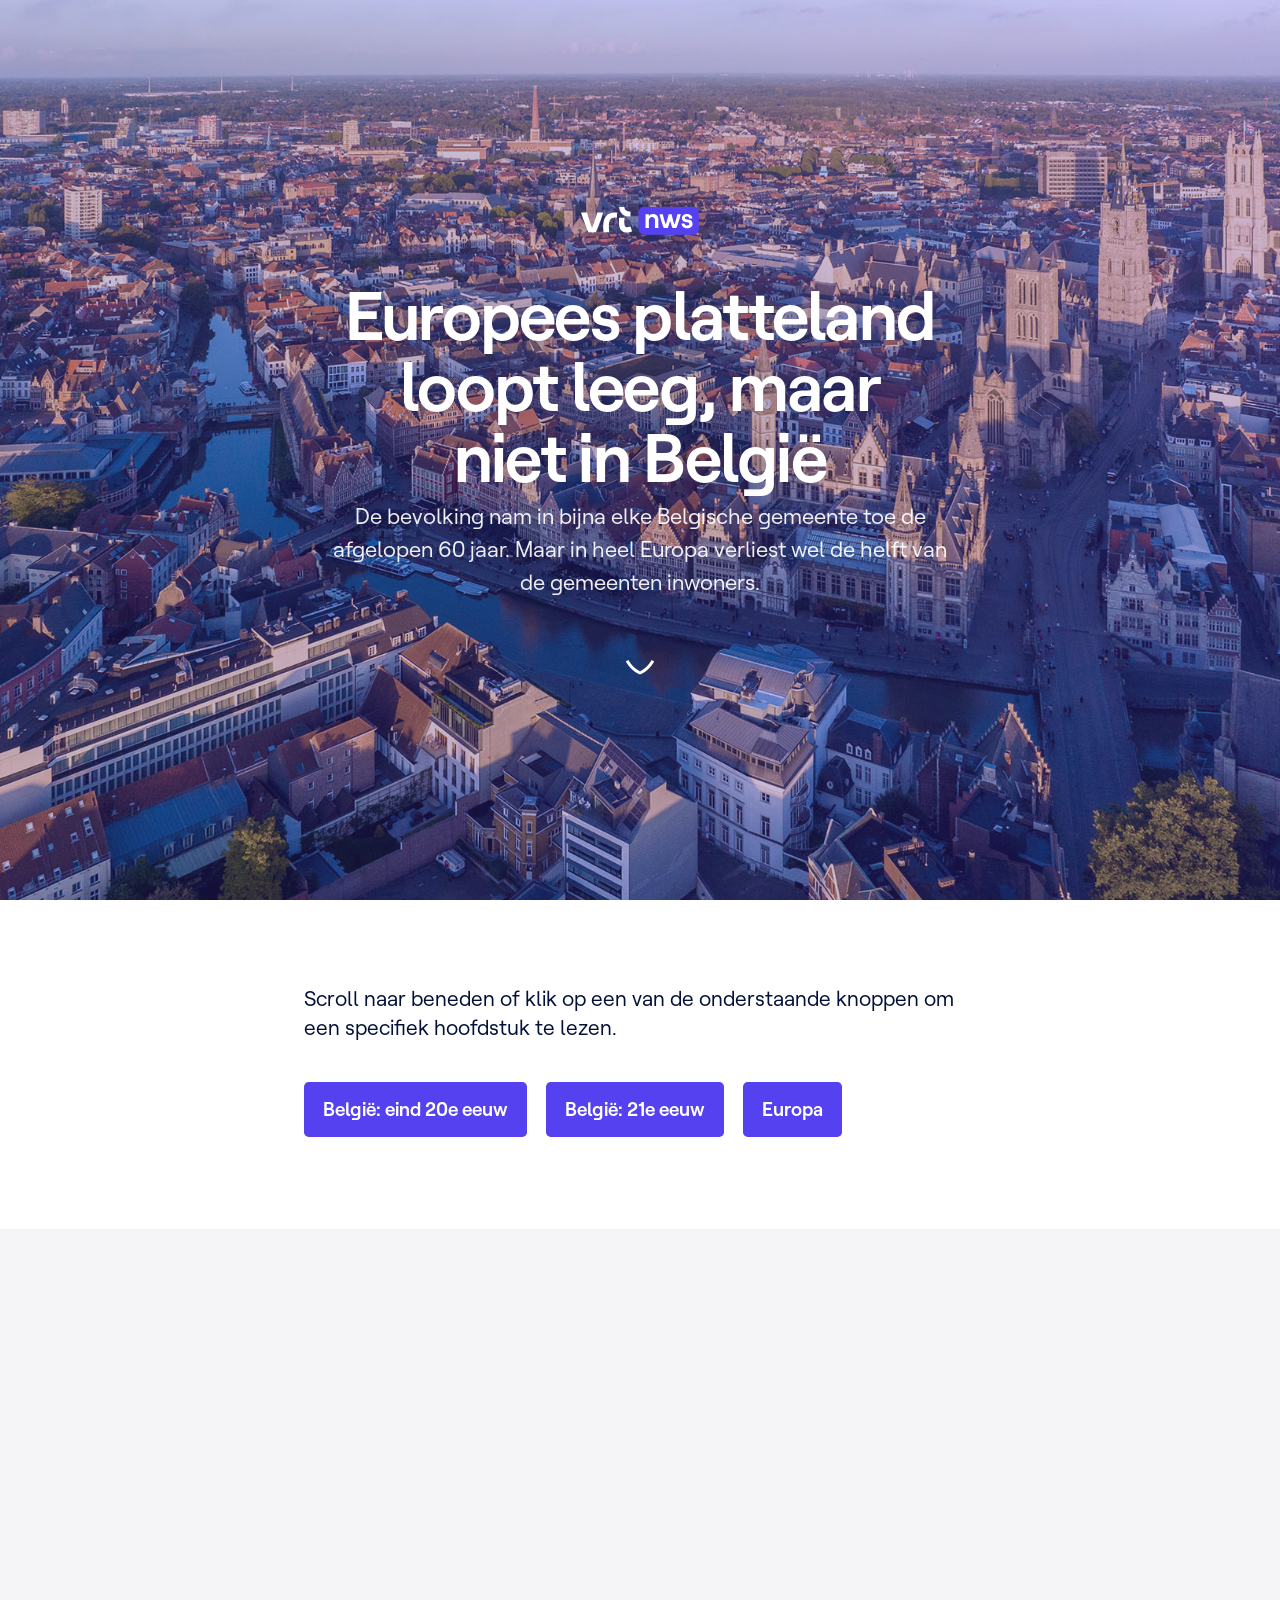
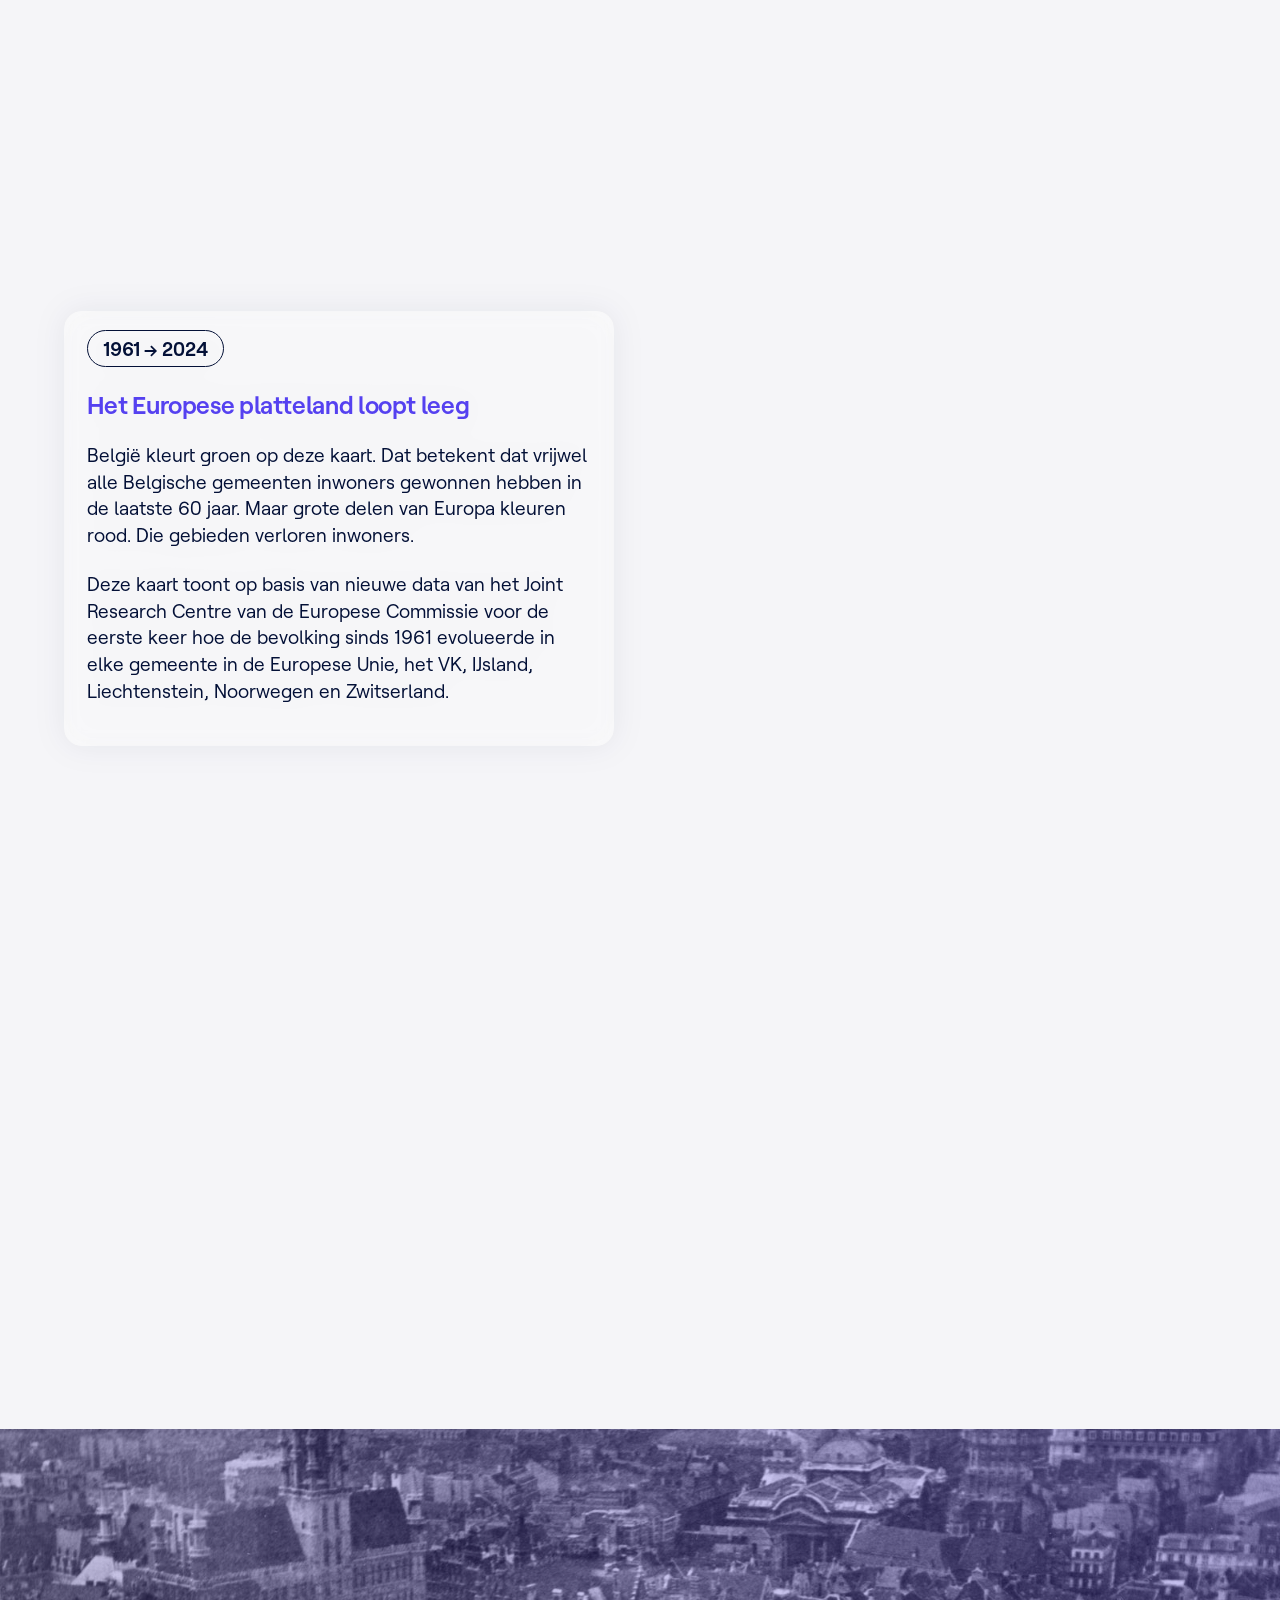
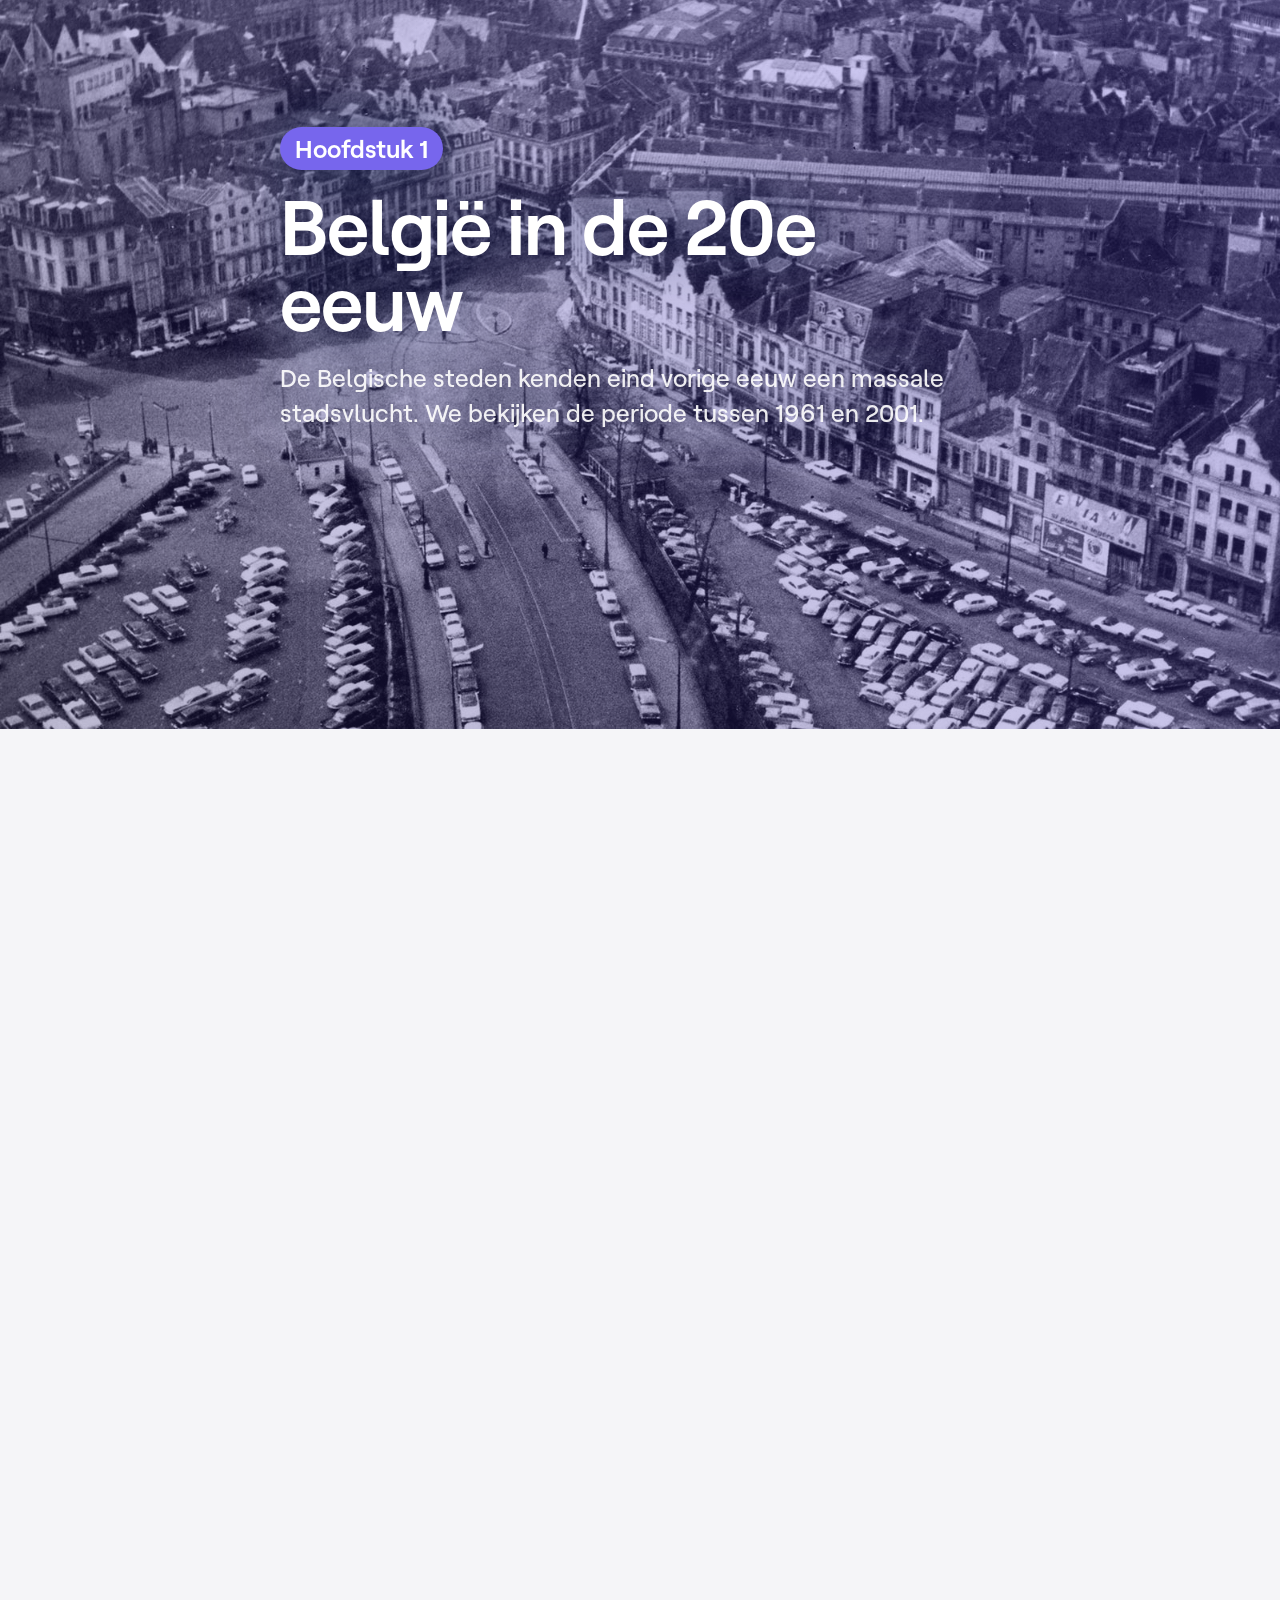
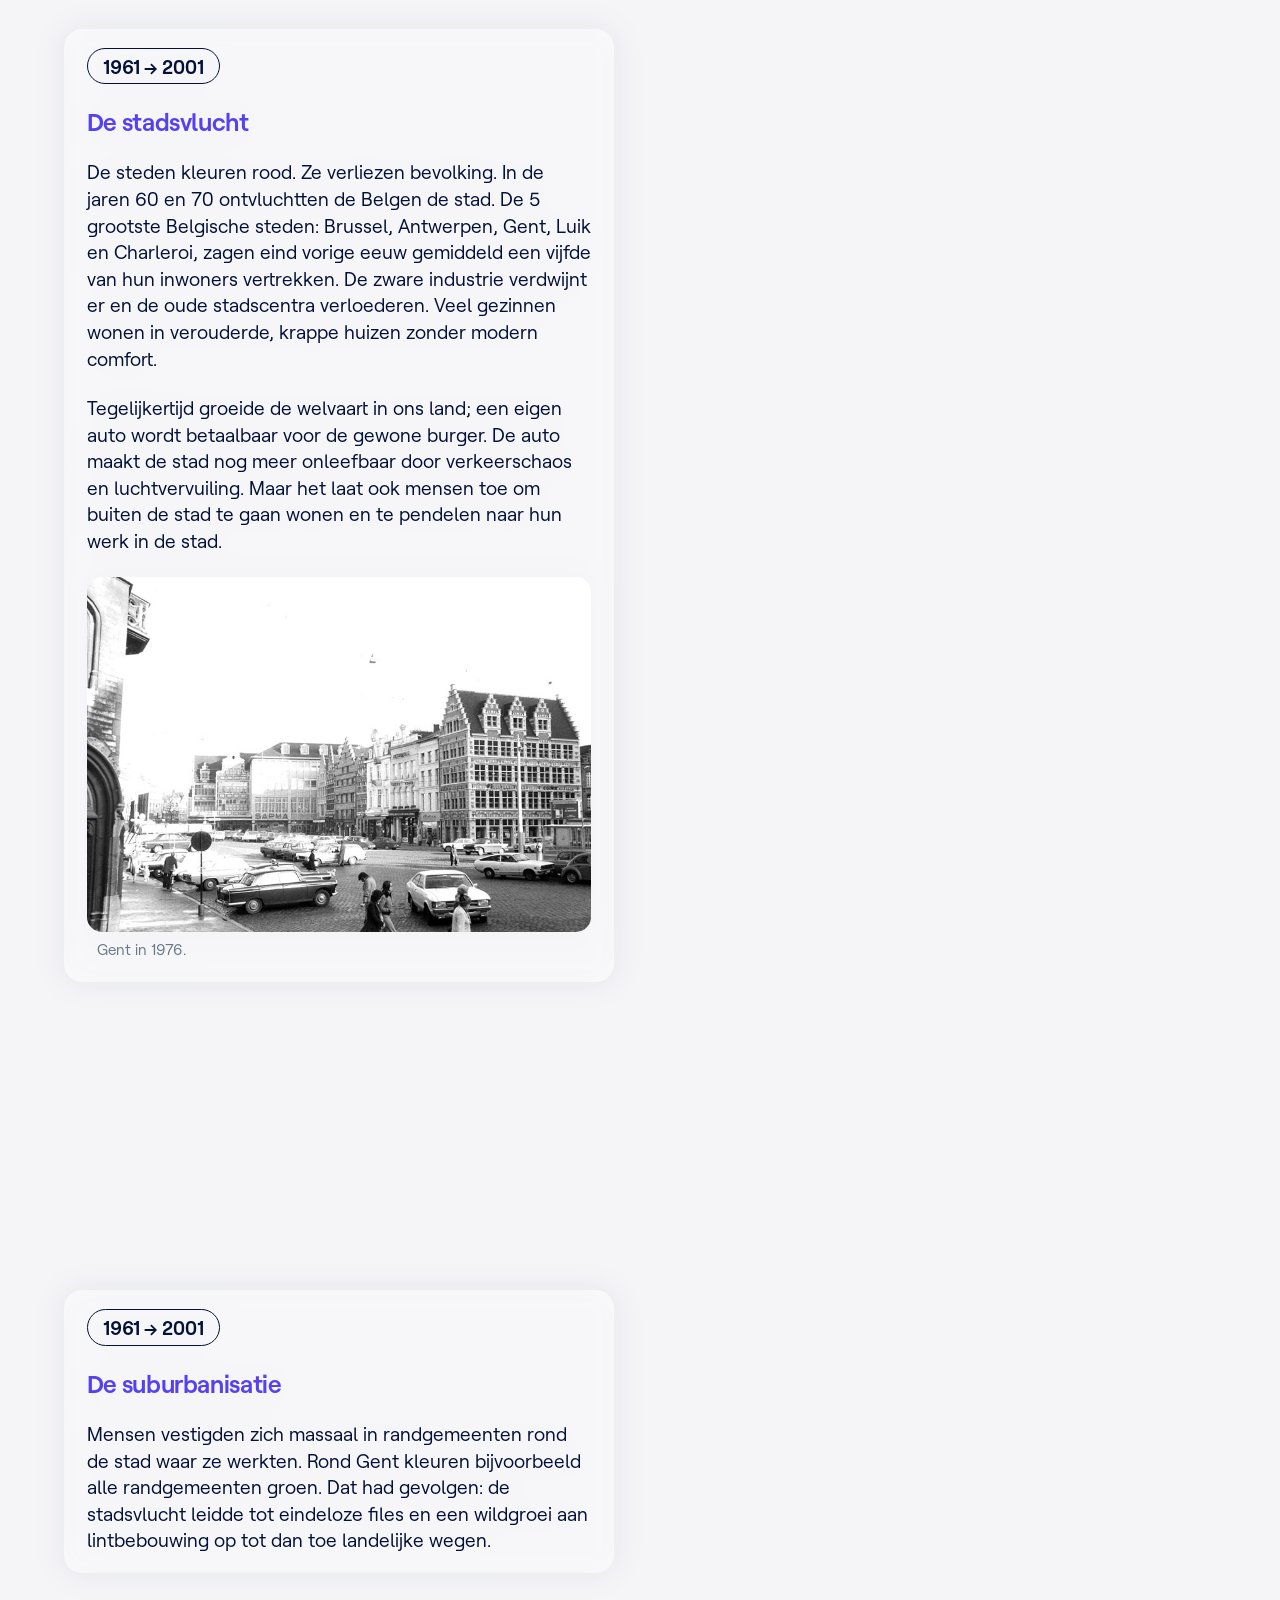
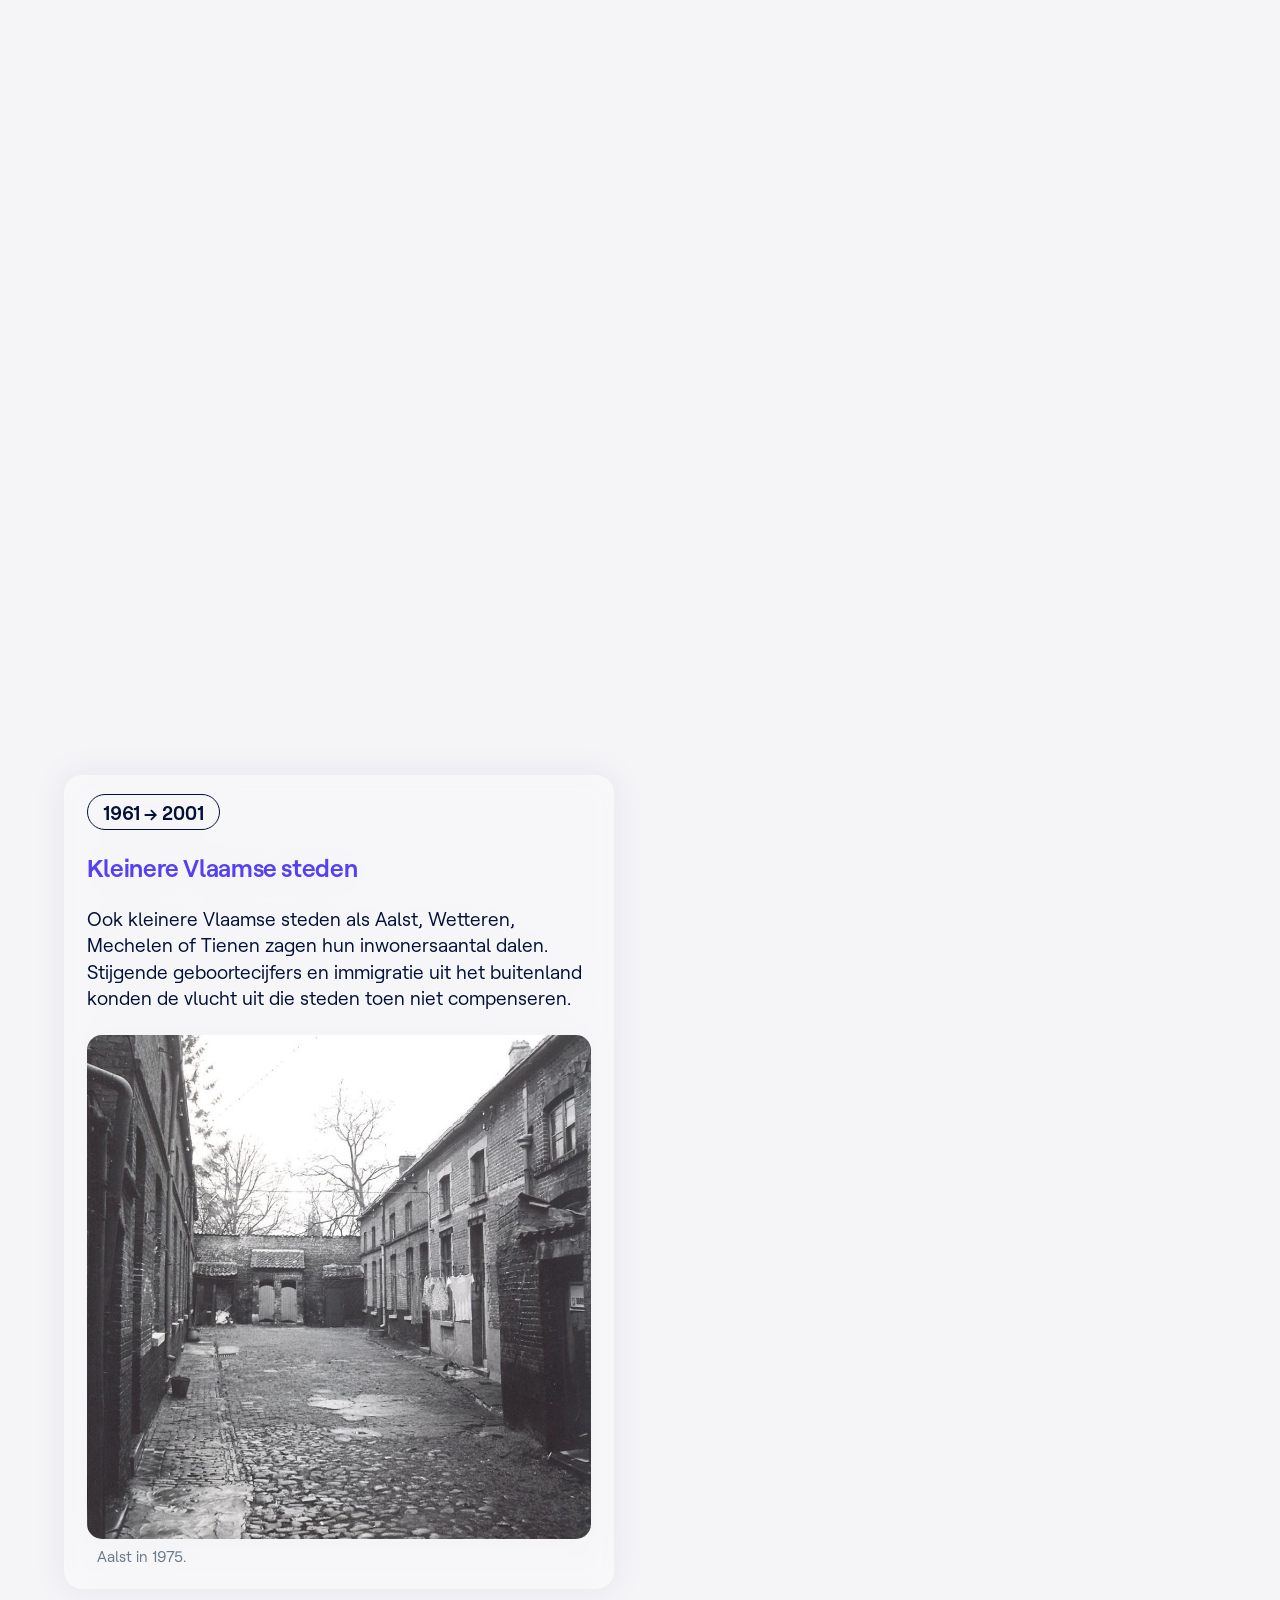
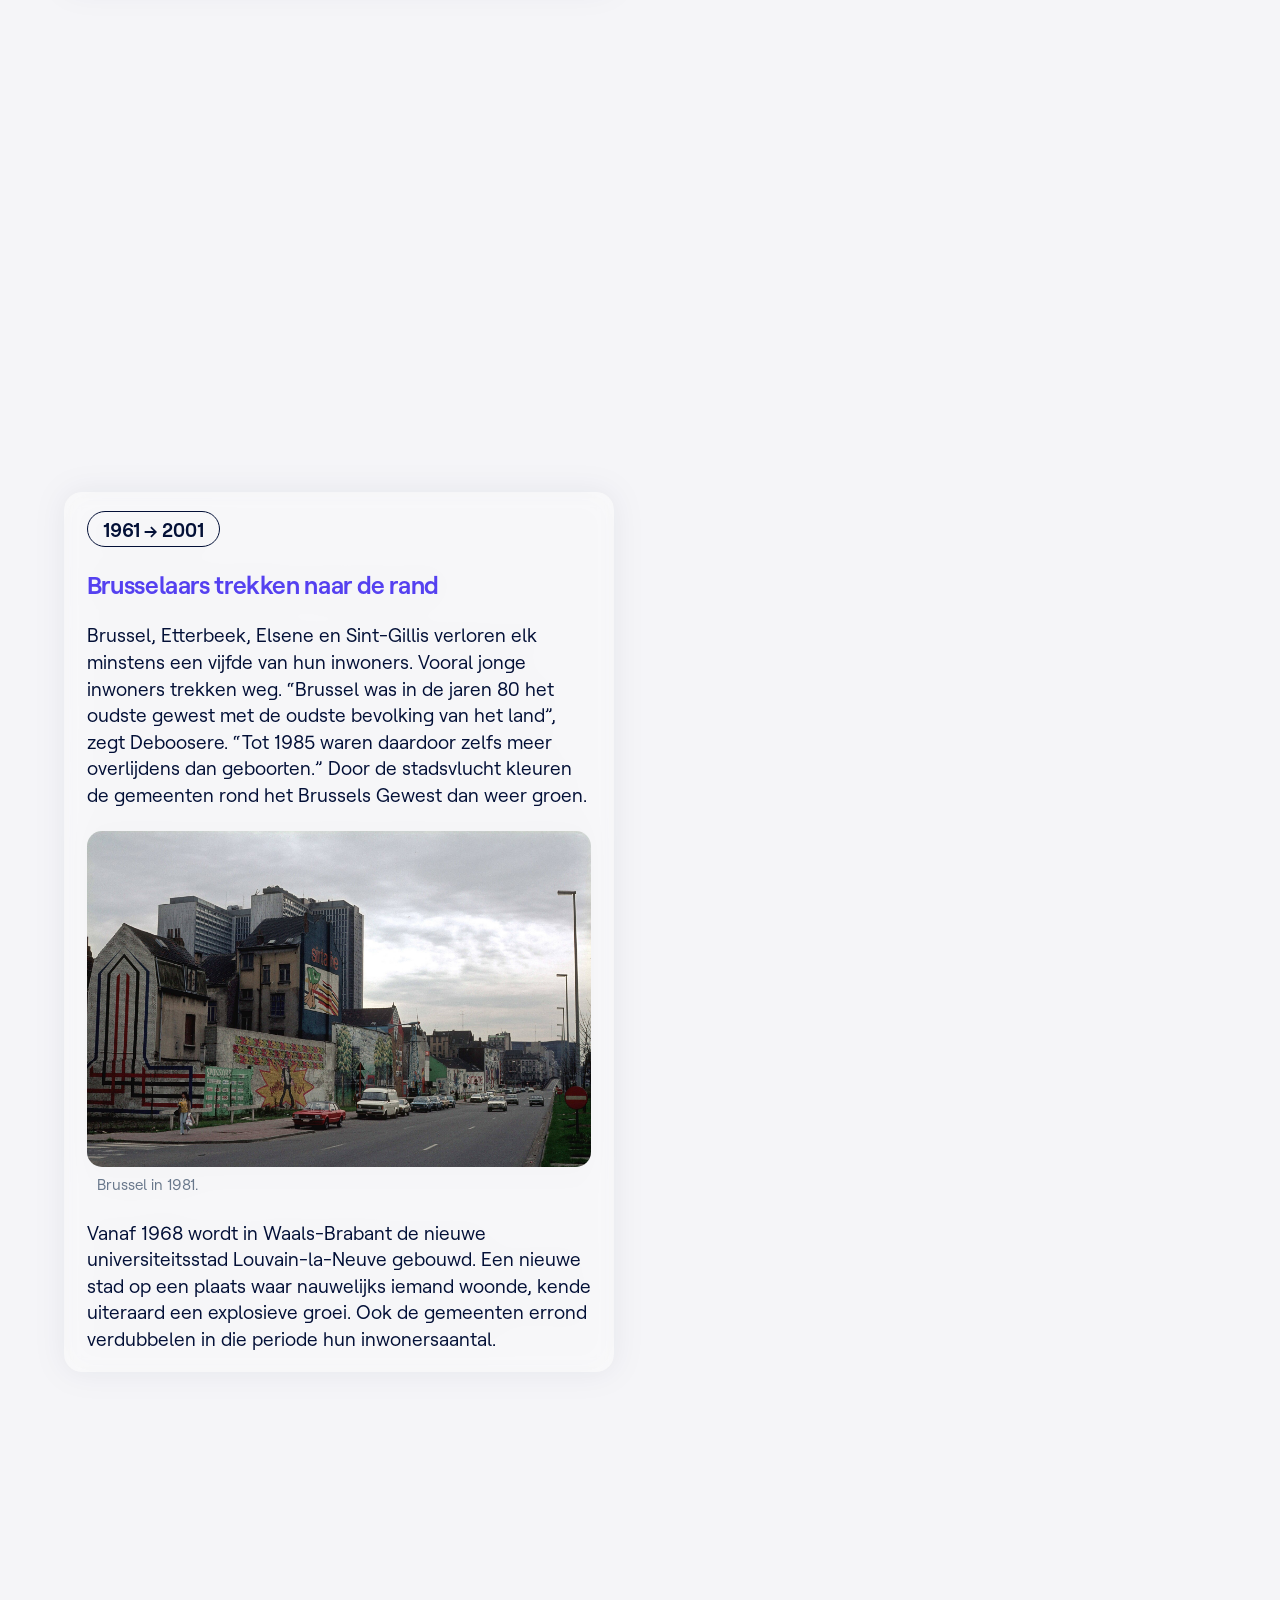
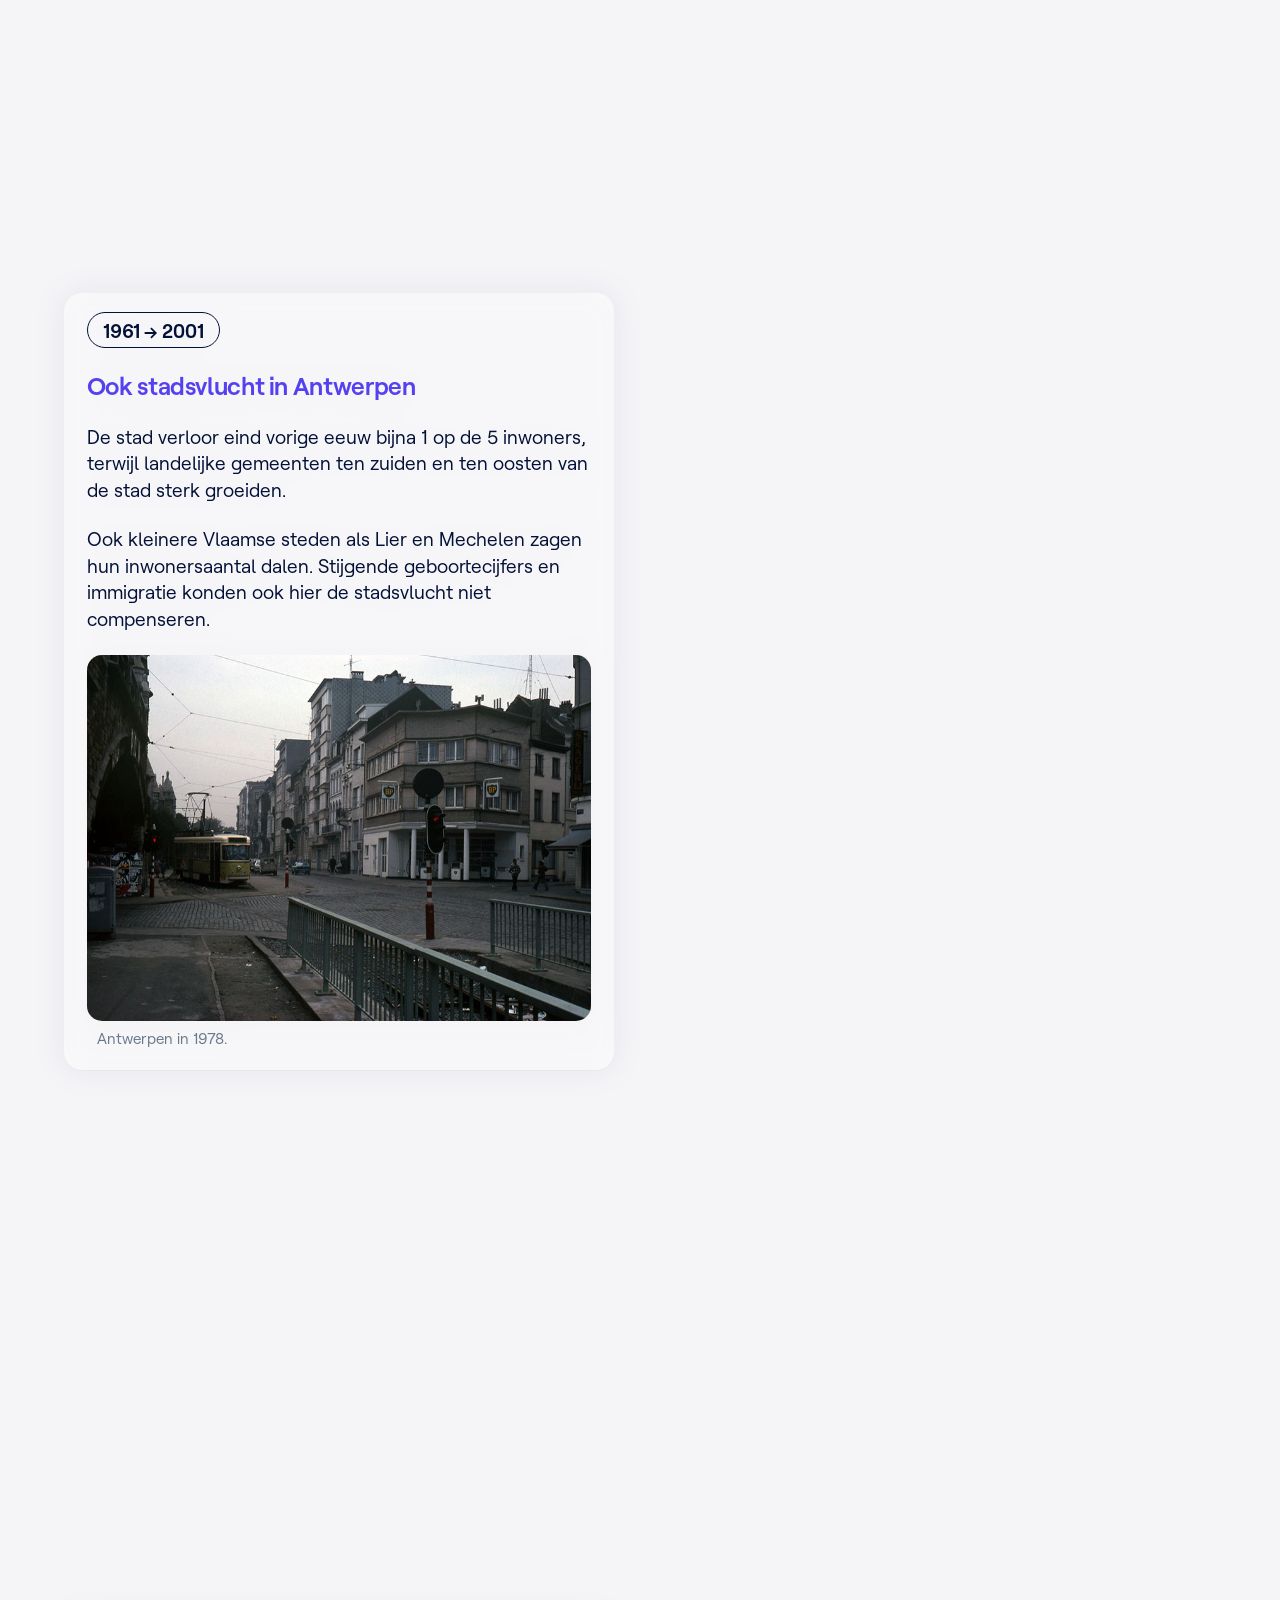
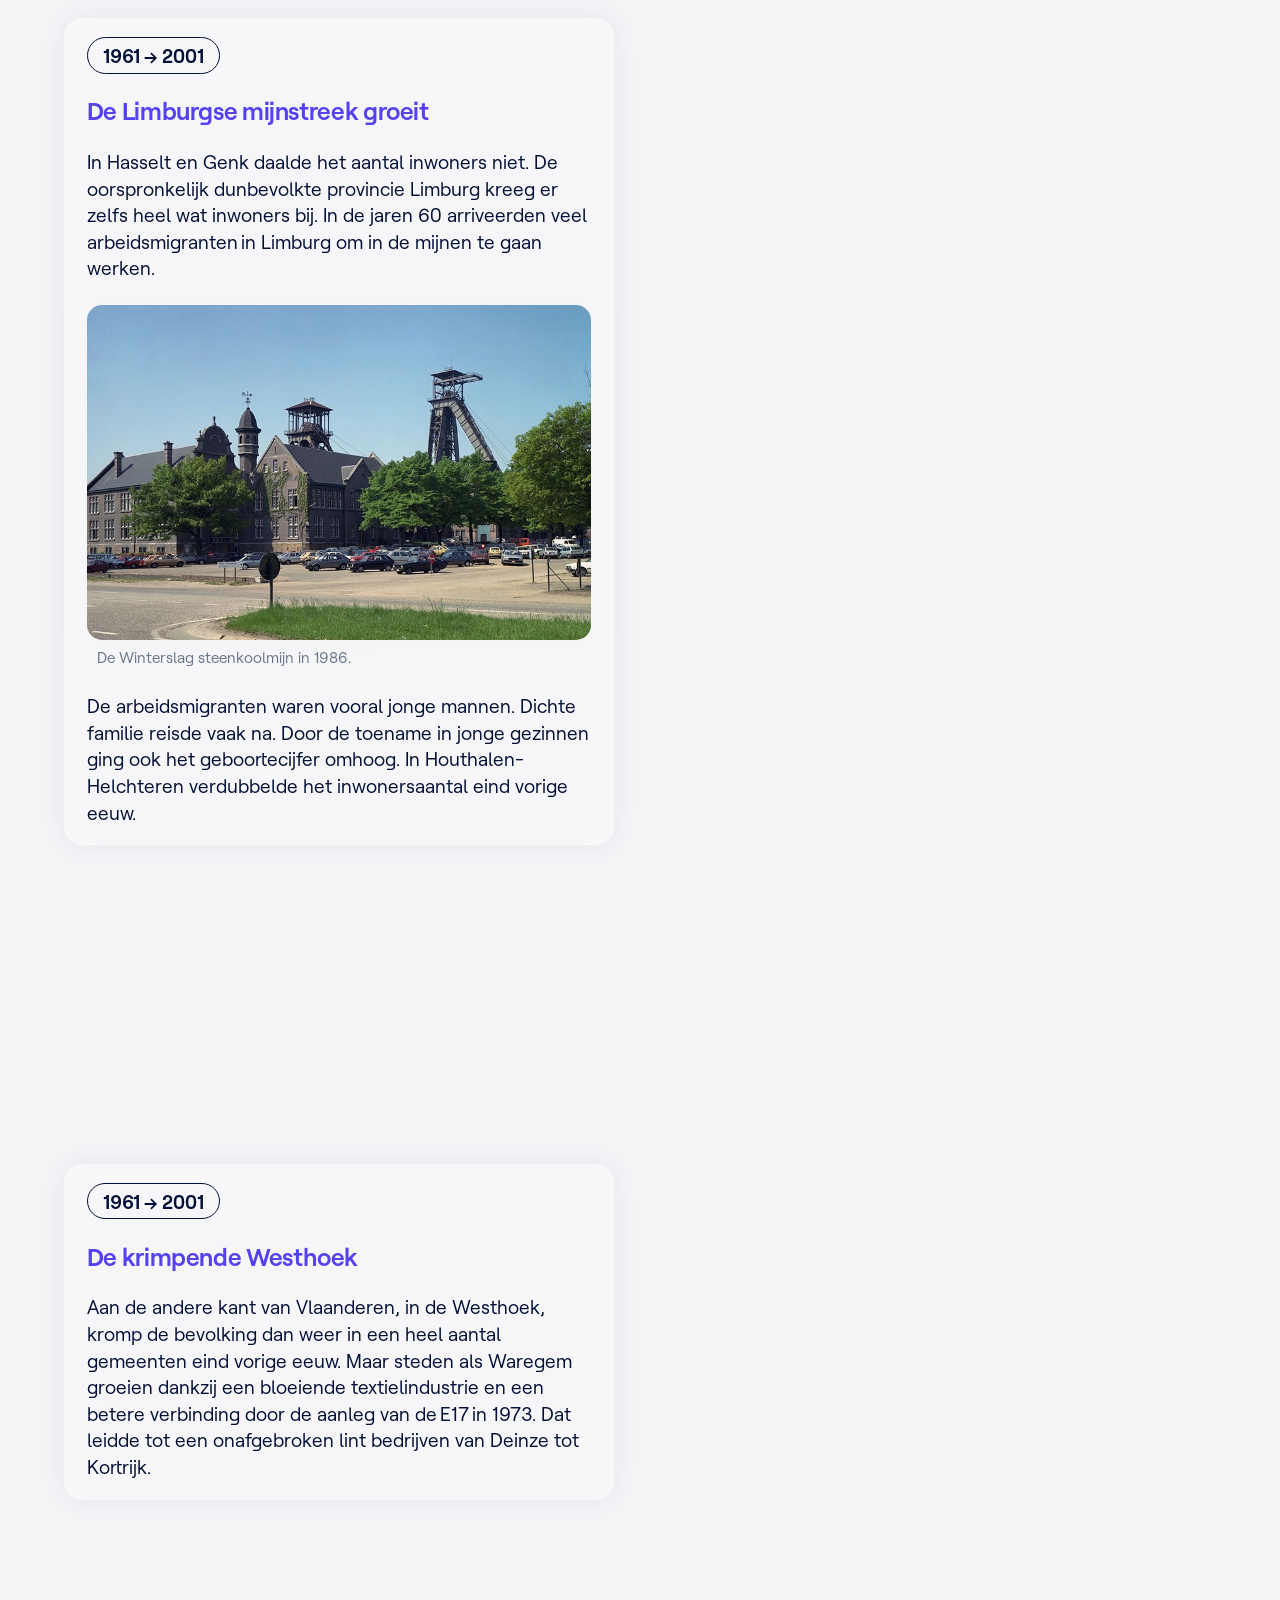
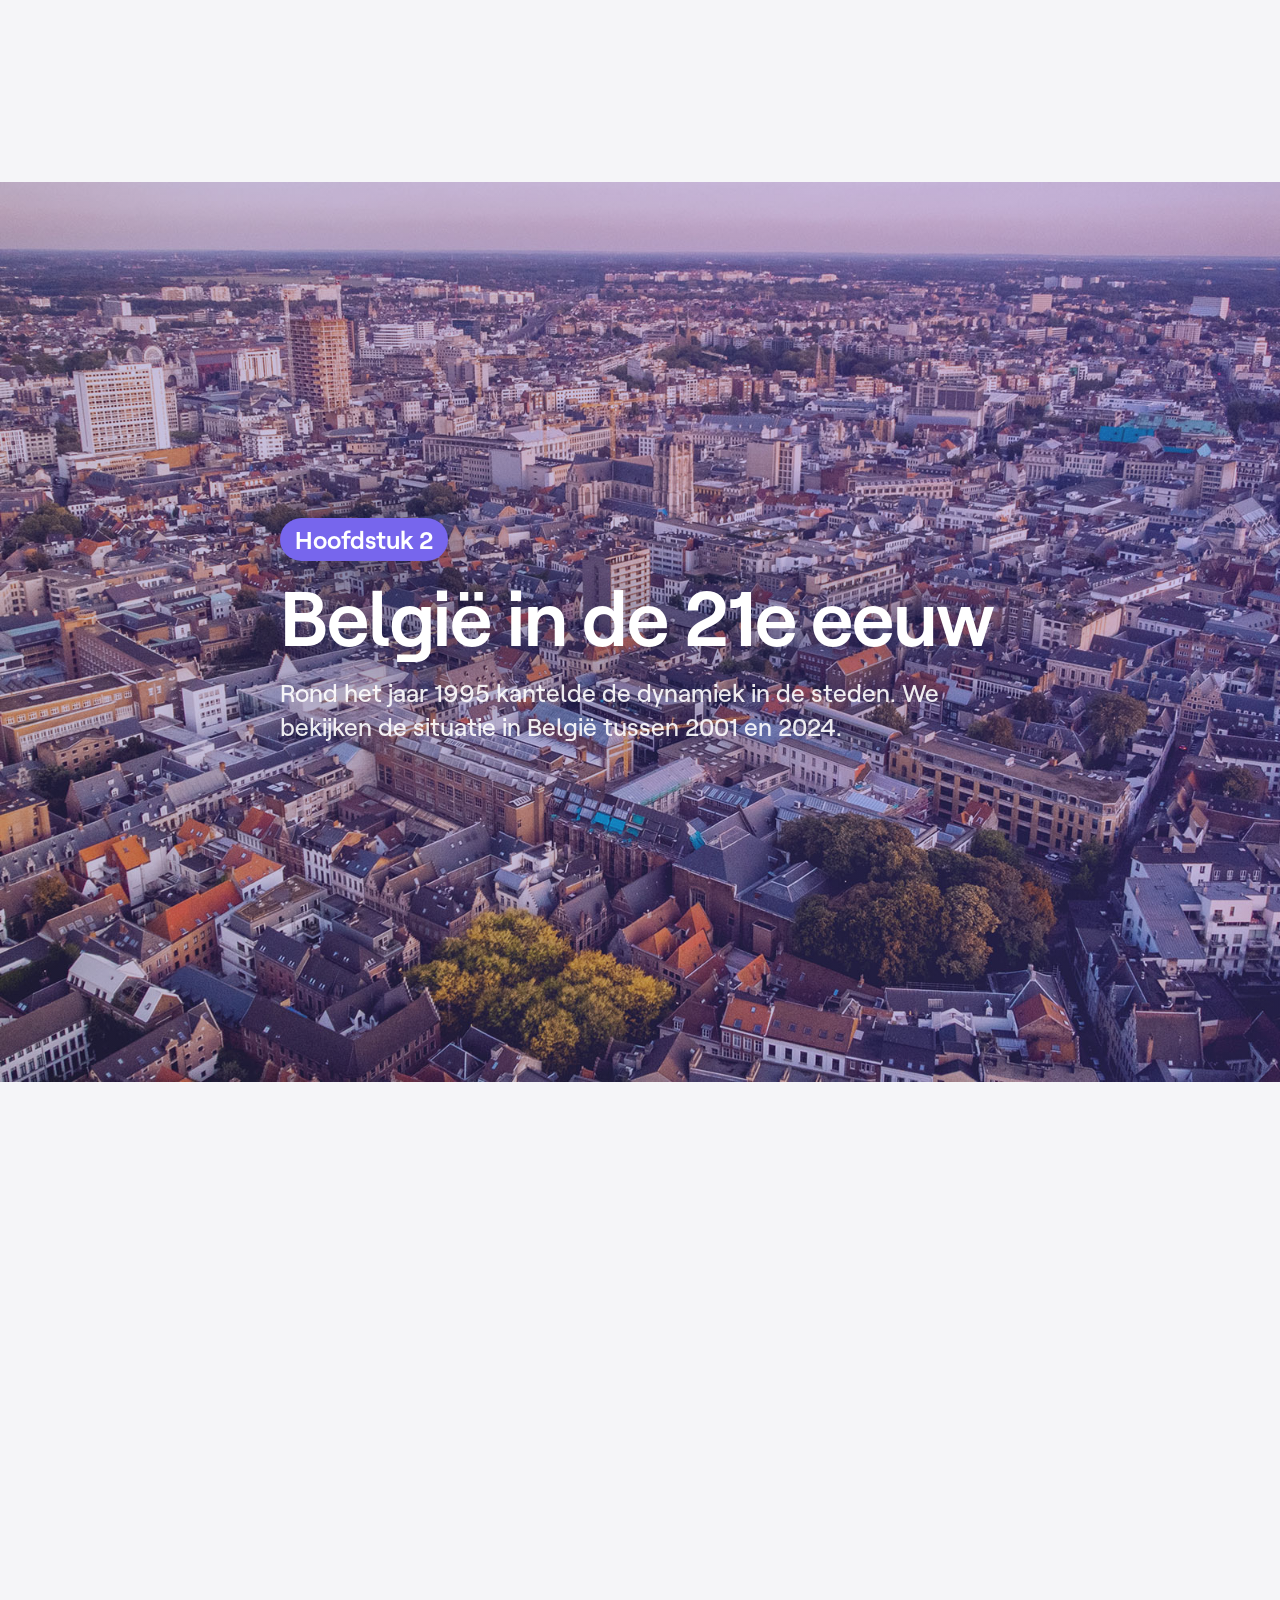
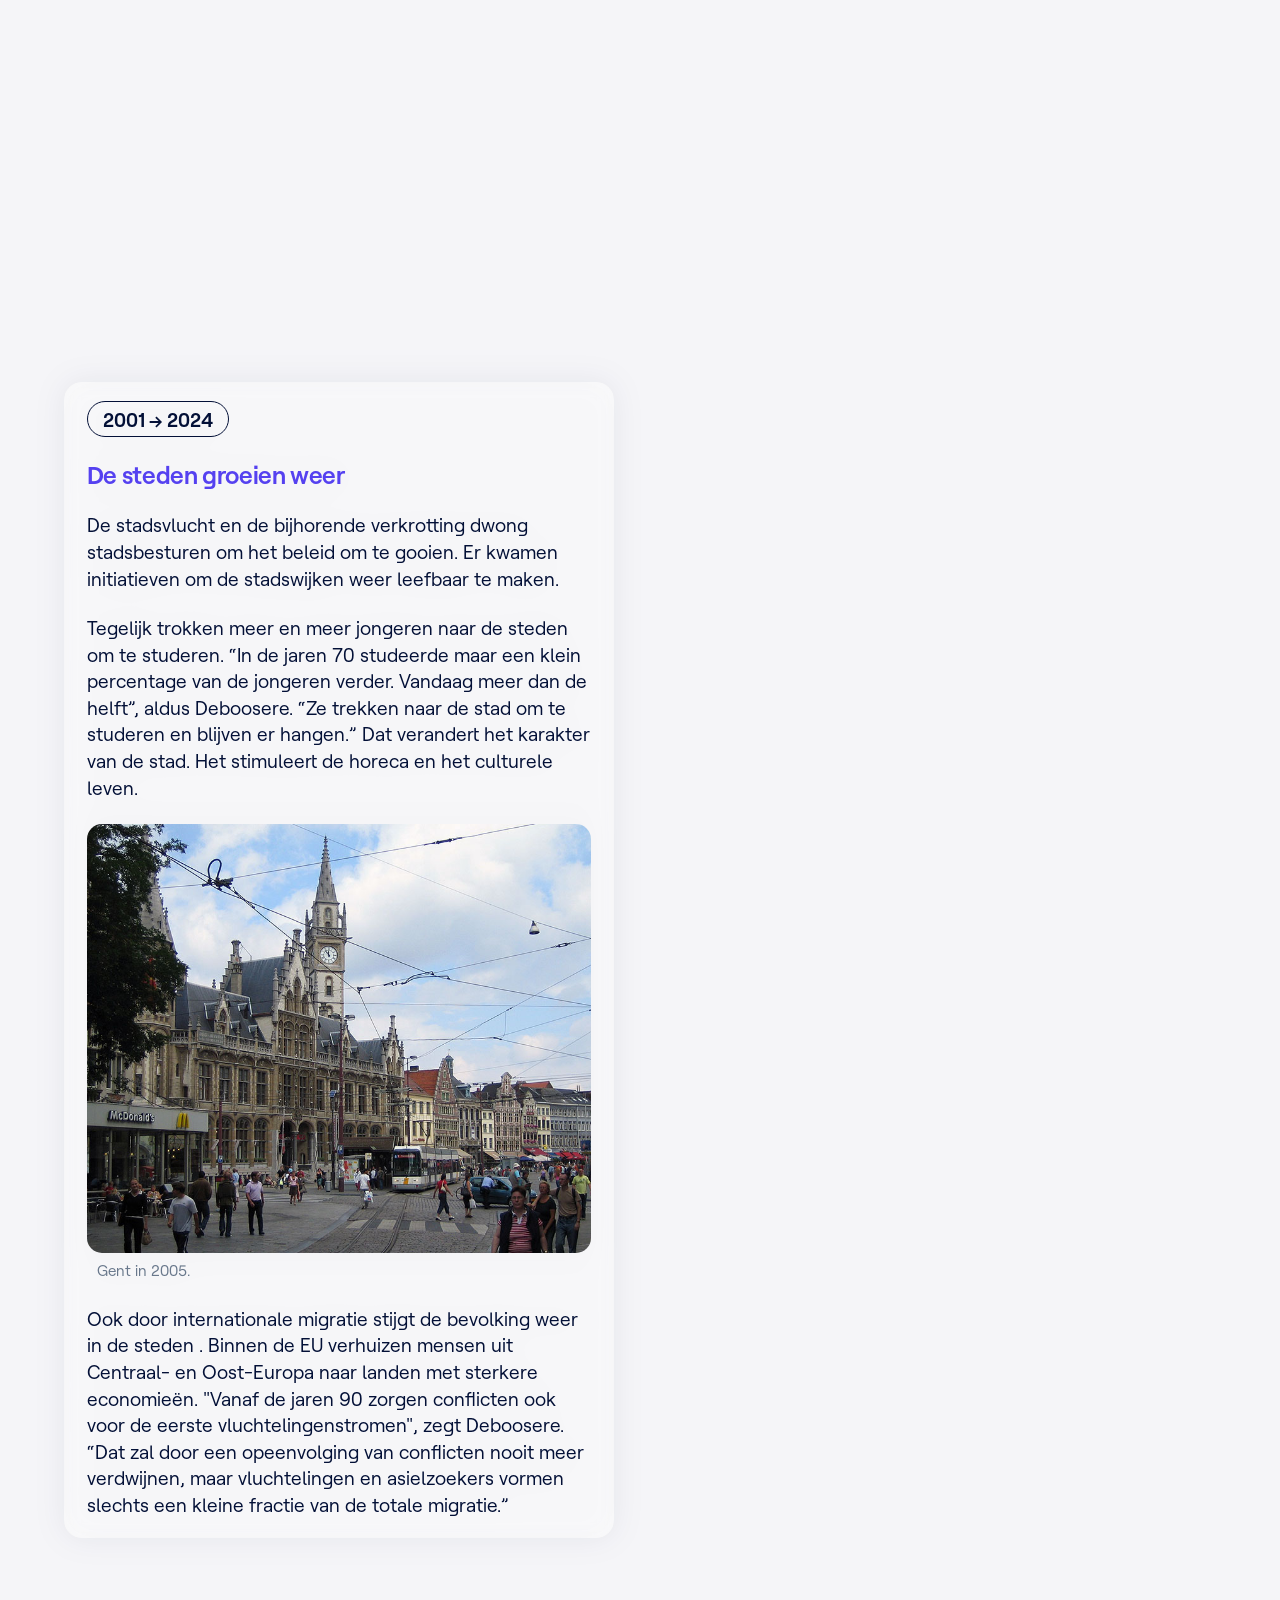
==== commit 05b79c4b: "spacers" ====
--- a/index.html
+++ b/index.html
@@ -72,7 +72,7 @@
       </div>
       <div class="scrolly__boxes">
         <!-- <div class="scrolly__lead-in" aria-hidden="true"></div> -->
-
+        <div class="scrolly__spacer-half-screen" aria-hidden="true"></div>
         <!-- Step 0 — Europe overview, introduces the colour-scale. -->
         <div class="scrolly__box" data-step="0">
           <div class="scrolly__card">
@@ -89,6 +89,8 @@
             <div id="scrolly-card-legend"></div>
           </div>
         </div>
+
+        <div class="scrolly__spacer-half-screen" aria-hidden="true"></div>
 
         <!-- Chapter 1 — België. -->
         <div class="scrolly__box scrolly__box--chapter chapterback" data-step="1" id="belgie">
@@ -138,6 +140,8 @@
             </p>
           </div>
         </div>
+
+        <div class="scrolly__spacer-half-screen" aria-hidden="true"></div>
 
         <!-- Step 10 — Aalst / Wetteren / Mechelen / Tienen. -->
         <div class="scrolly__box" data-step="4">
@@ -186,6 +190,8 @@
           </div>
         </div>
 
+        <div class="scrolly__spacer-half-screen" aria-hidden="true"></div>
+
         <!-- Step 12 — Hetzelfde verhaal in Antwerpen. -->
         <div class="scrolly__box" data-step="6">
           <div class="scrolly__card">
@@ -206,6 +212,8 @@
             </div>
           </div>
         </div>
+
+        <div class="scrolly__spacer-half-screen" aria-hidden="true"></div>
 
         <!-- Step 13 — Limburg + Houthalen-Helchteren chart. -->
         <div class="scrolly__box" data-step="7">
@@ -362,6 +370,8 @@
           </div>
         </div>
 
+        <div class="scrolly__spacer-half-screen" aria-hidden="true"></div>
+
         <!-- Step 14 — Veel nieuwe inwoners in historische arbeiderssteden (Aalst/Ninove/Tienen + Denderleeuw). -->
         <div class="scrolly__box" data-step="14">
           <div class="scrolly__card scrolly__card--charts">
@@ -378,6 +388,8 @@
             <div class="step-charts" data-ids="BE_41011" data-start="2001"></div>
           </div>
         </div>
+
+        <div class="scrolly__spacer-half-screen" aria-hidden="true"></div>
 
         <!-- Step 20 — De allersnelste groeiers (Luxemburgse grens). -->
         <div class="scrolly__box" data-step="15">
@@ -465,6 +477,7 @@
           </div>
         </div>
 
+        <div class="scrolly__spacer-half-screen" aria-hidden="true"></div>
         <!-- Step 19 — Heel Europa / Iberisch Schiereiland. -->
         <div class="scrolly__box" data-step="21">
           <div class="scrolly__card">
@@ -485,6 +498,8 @@
           </div>
         </div>
 
+        <div class="scrolly__spacer-half-screen" aria-hidden="true"></div>
+
         <!-- Step 20 — Frankrijk + diagonale du vide. -->
         <div class="scrolly__box" data-step="22">
           <div class="scrolly__card">
@@ -533,6 +548,8 @@
             </p>
           </div>
         </div>
+
+        <div class="scrolly__spacer-half-screen" aria-hidden="true"></div>
 
         <!-- Step 23 — Duitsland. -->
         <div class="scrolly__box" data-step="25">
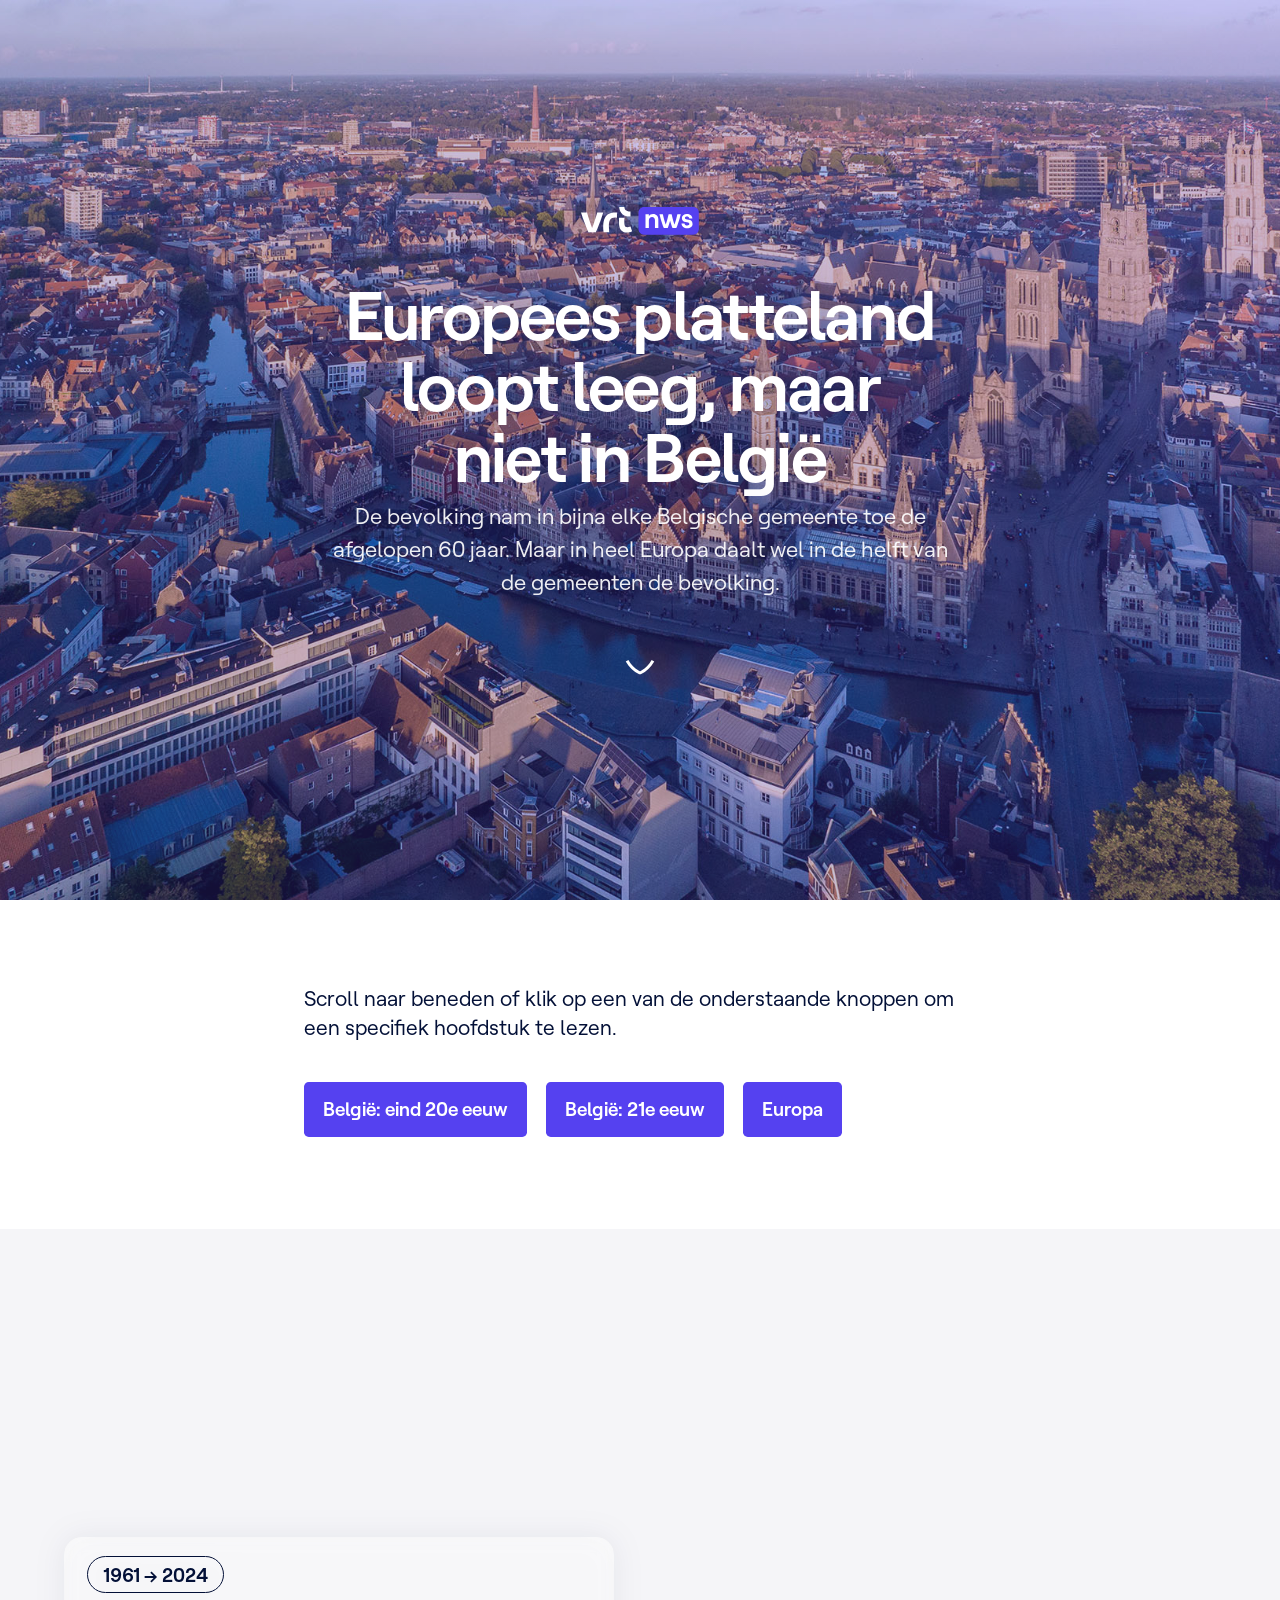
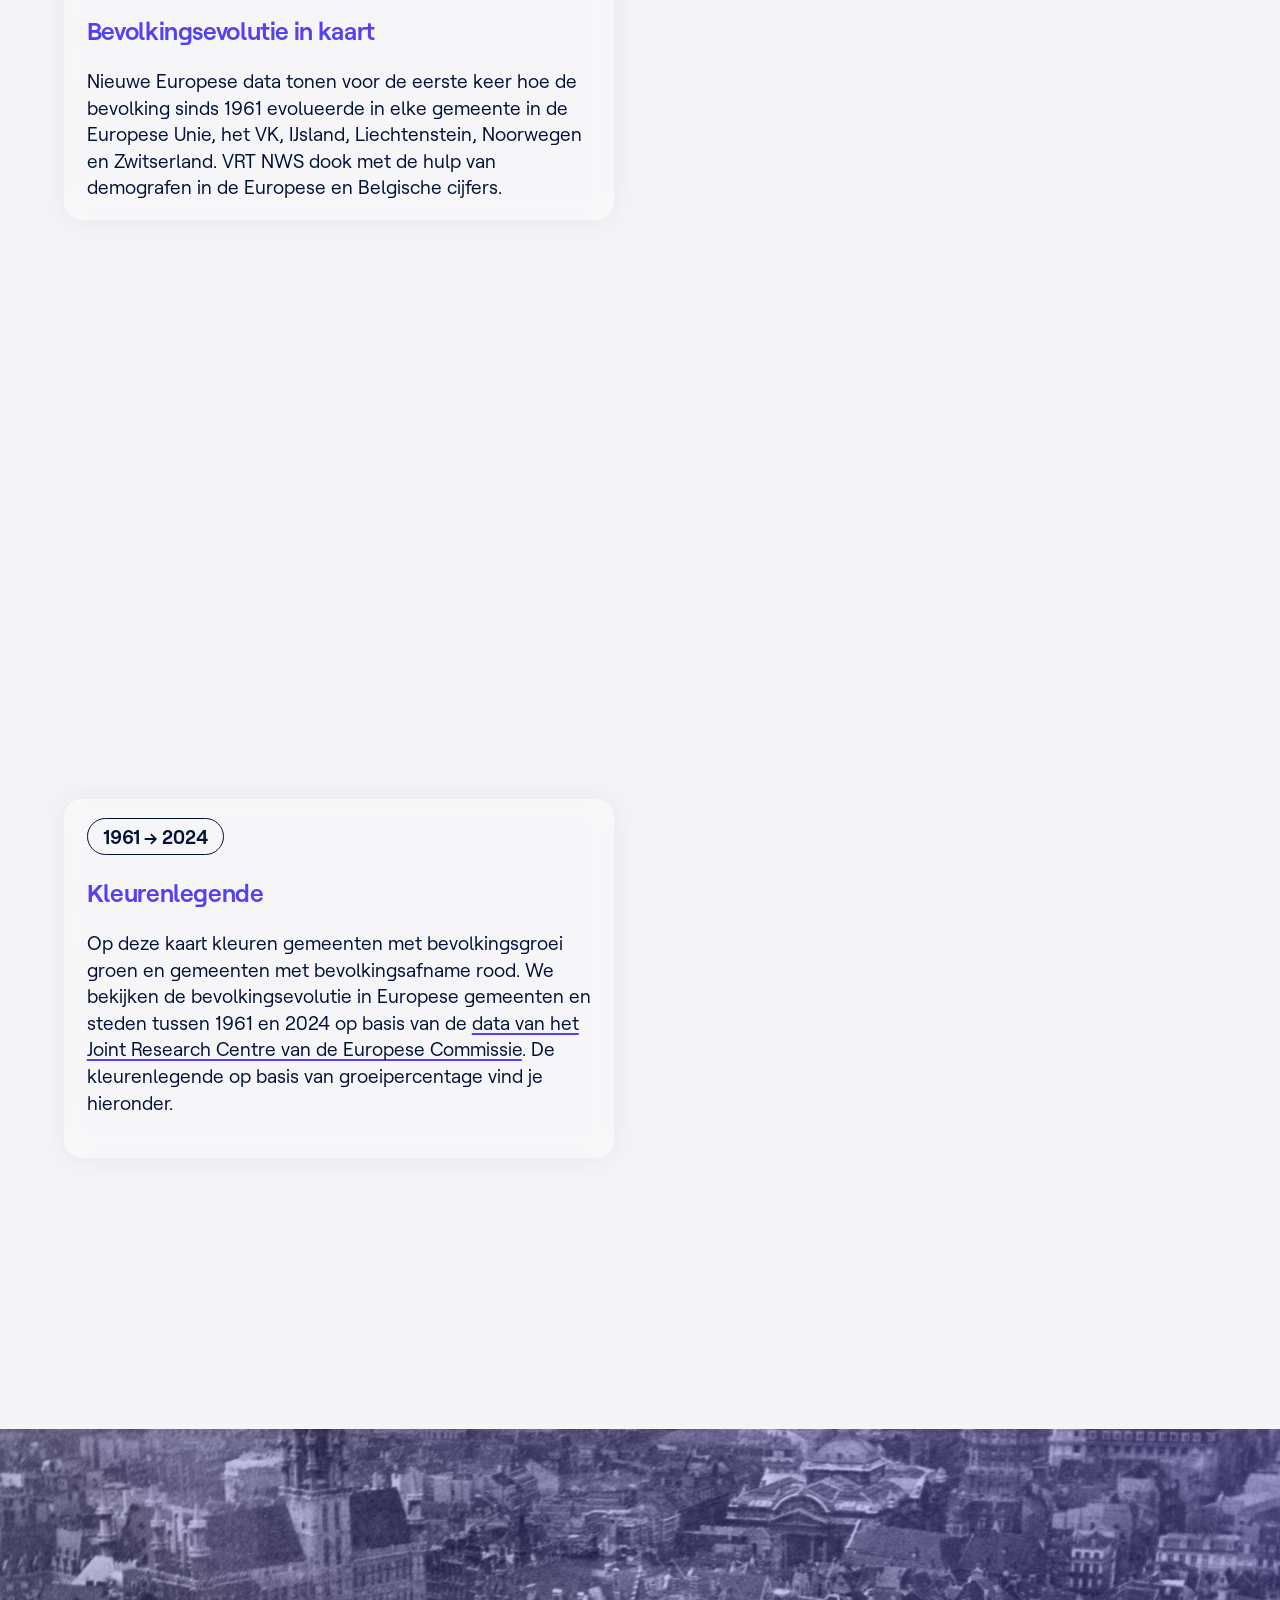
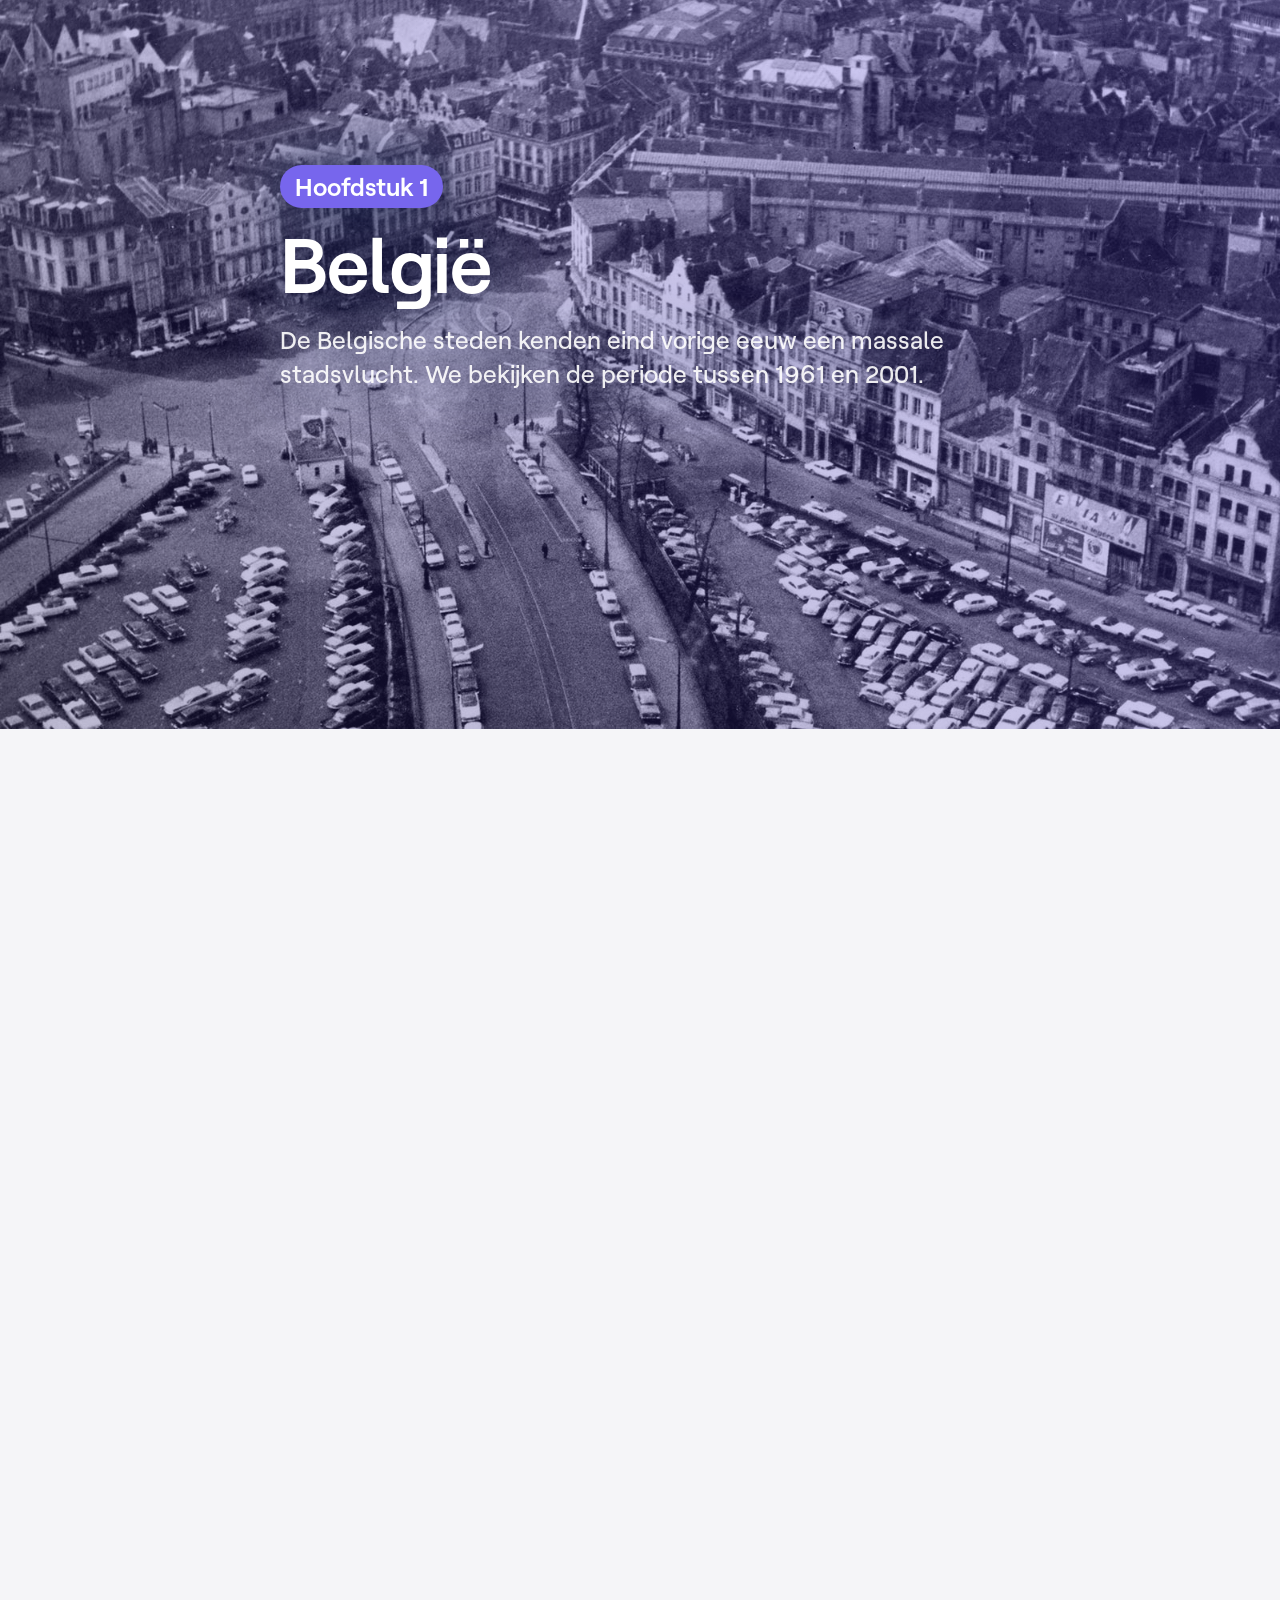
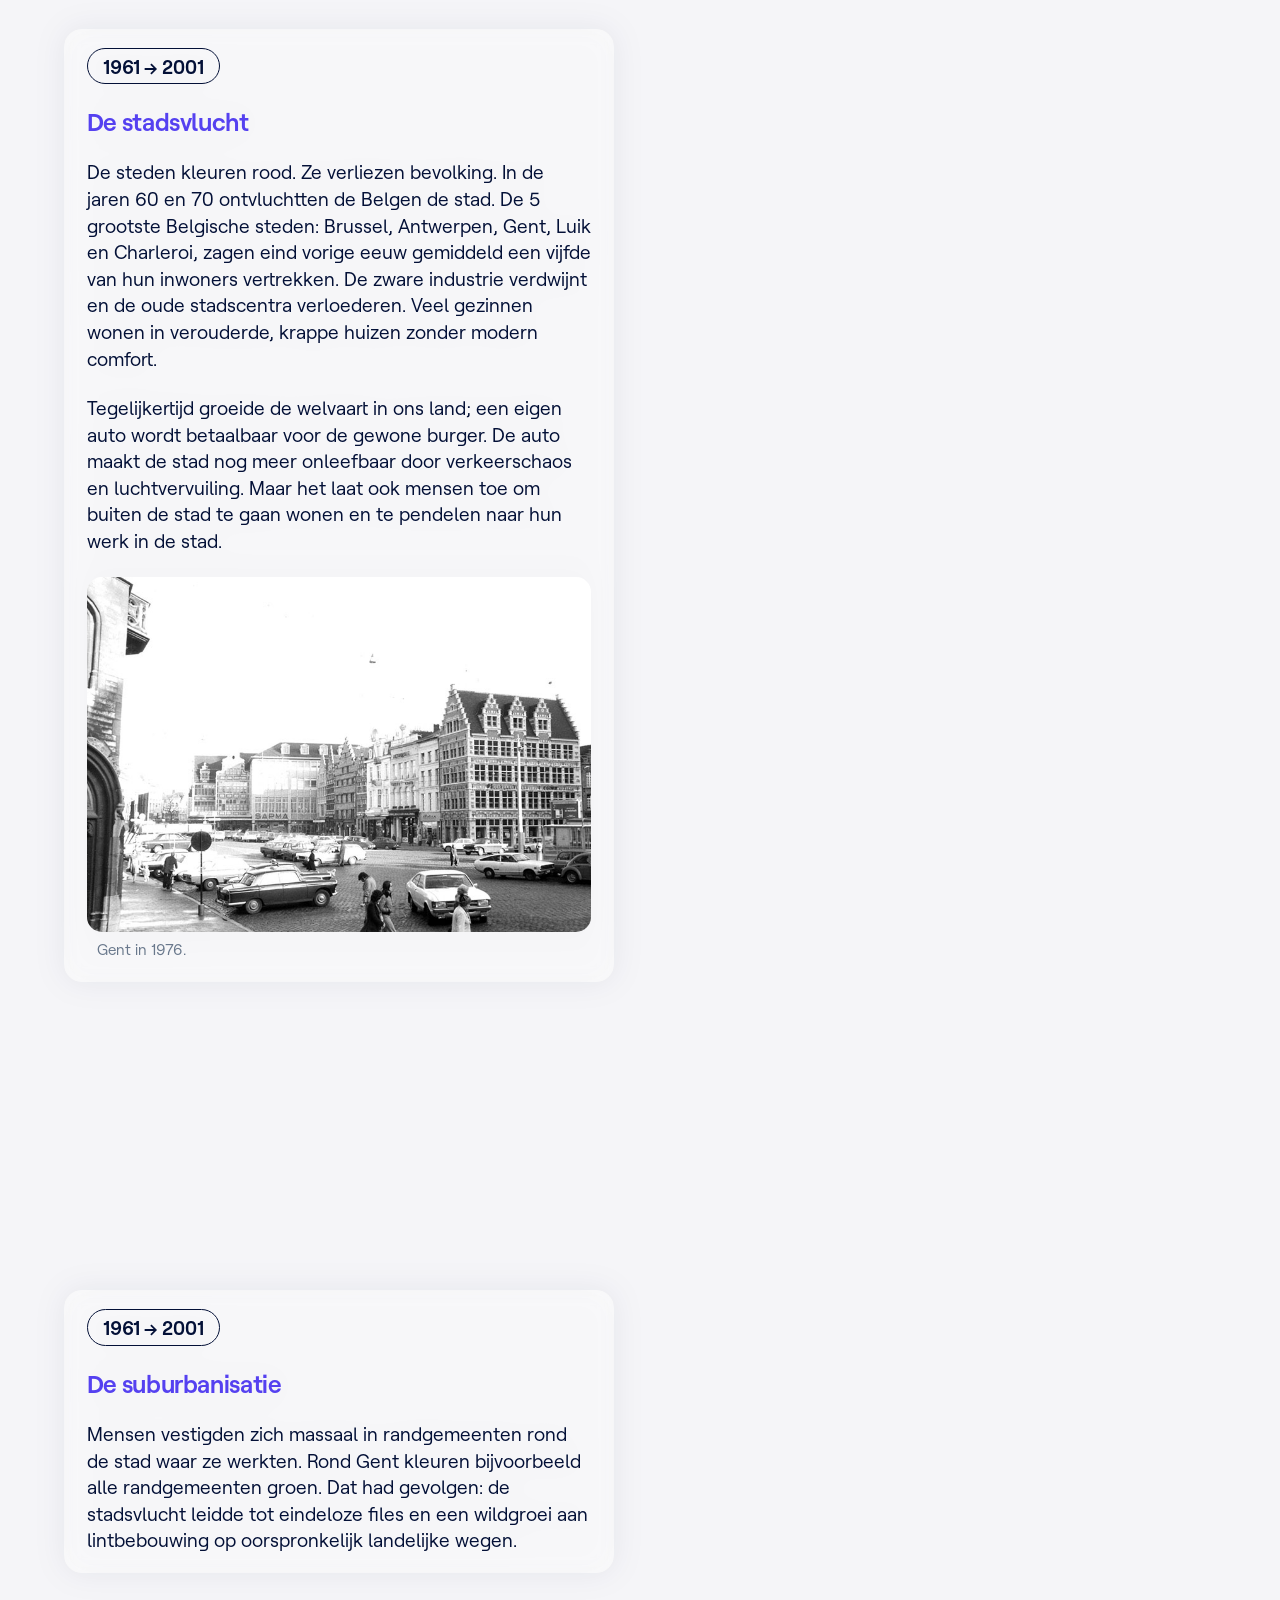
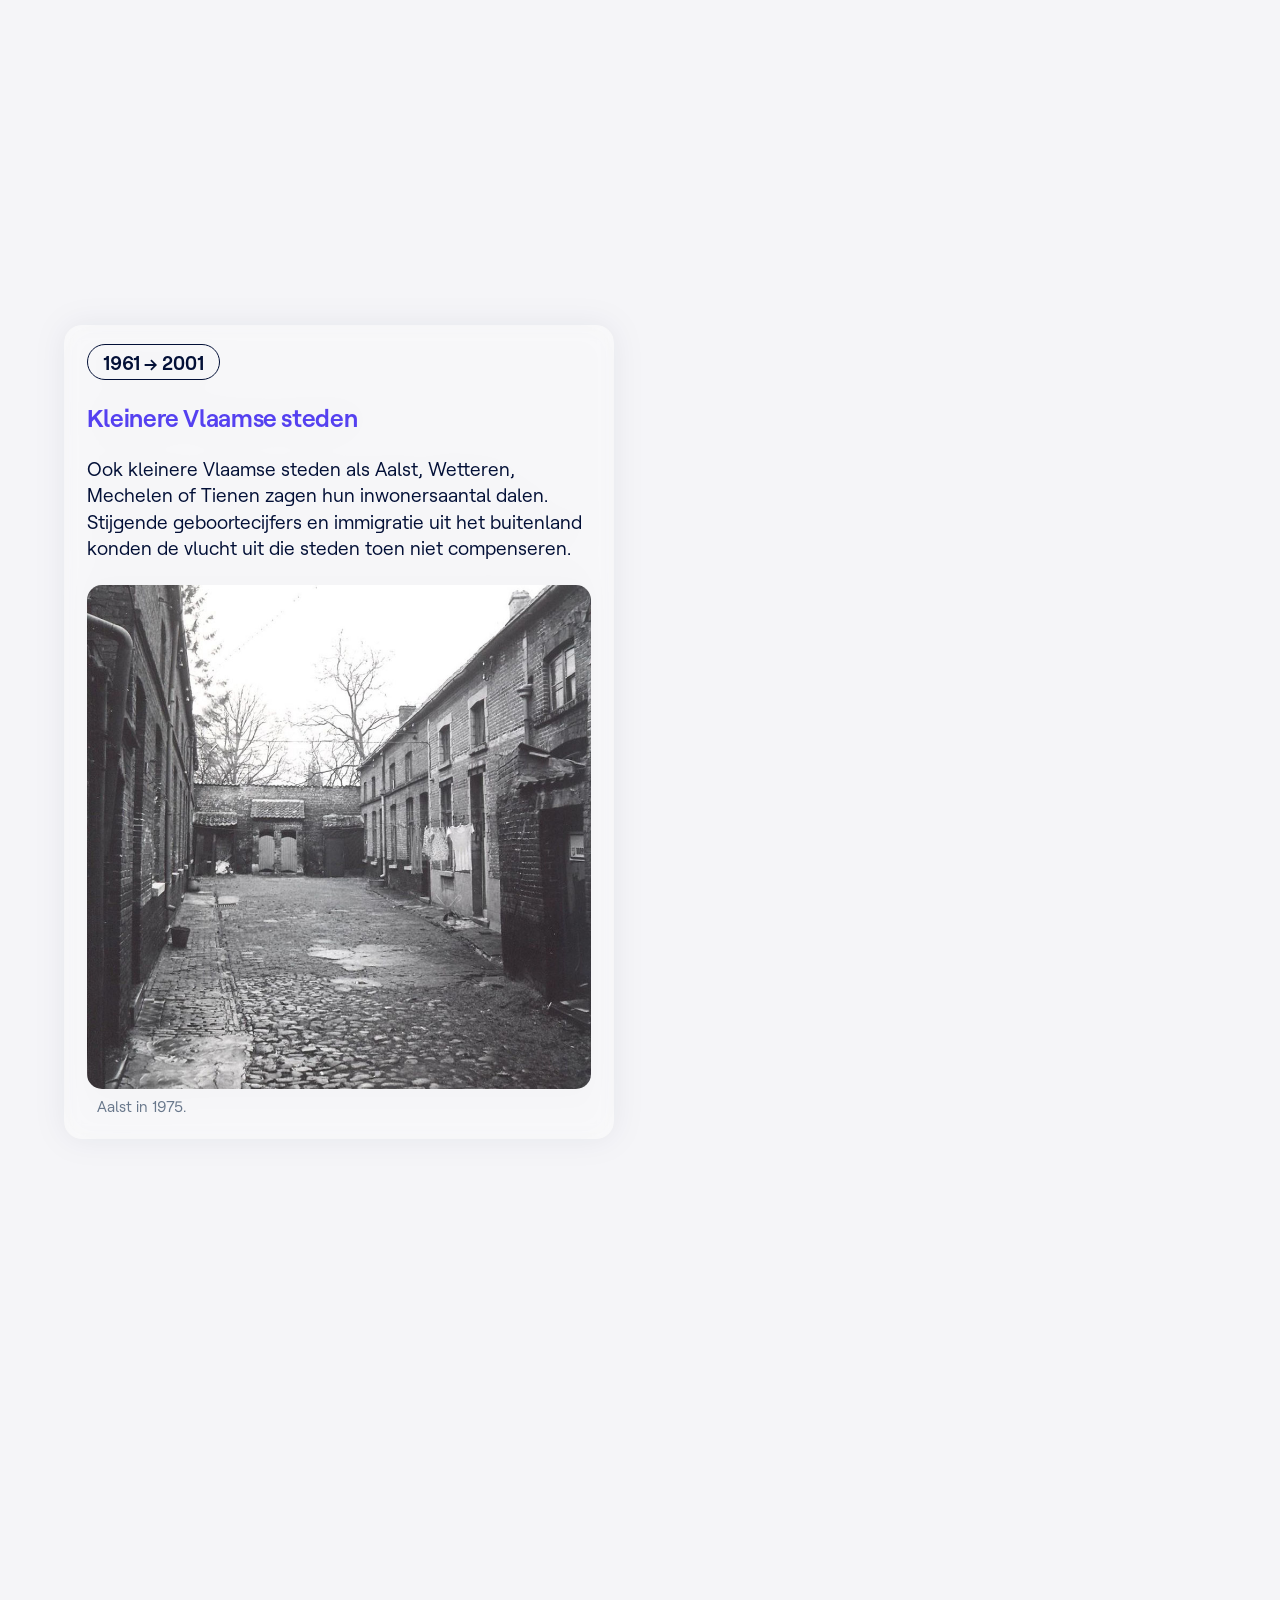
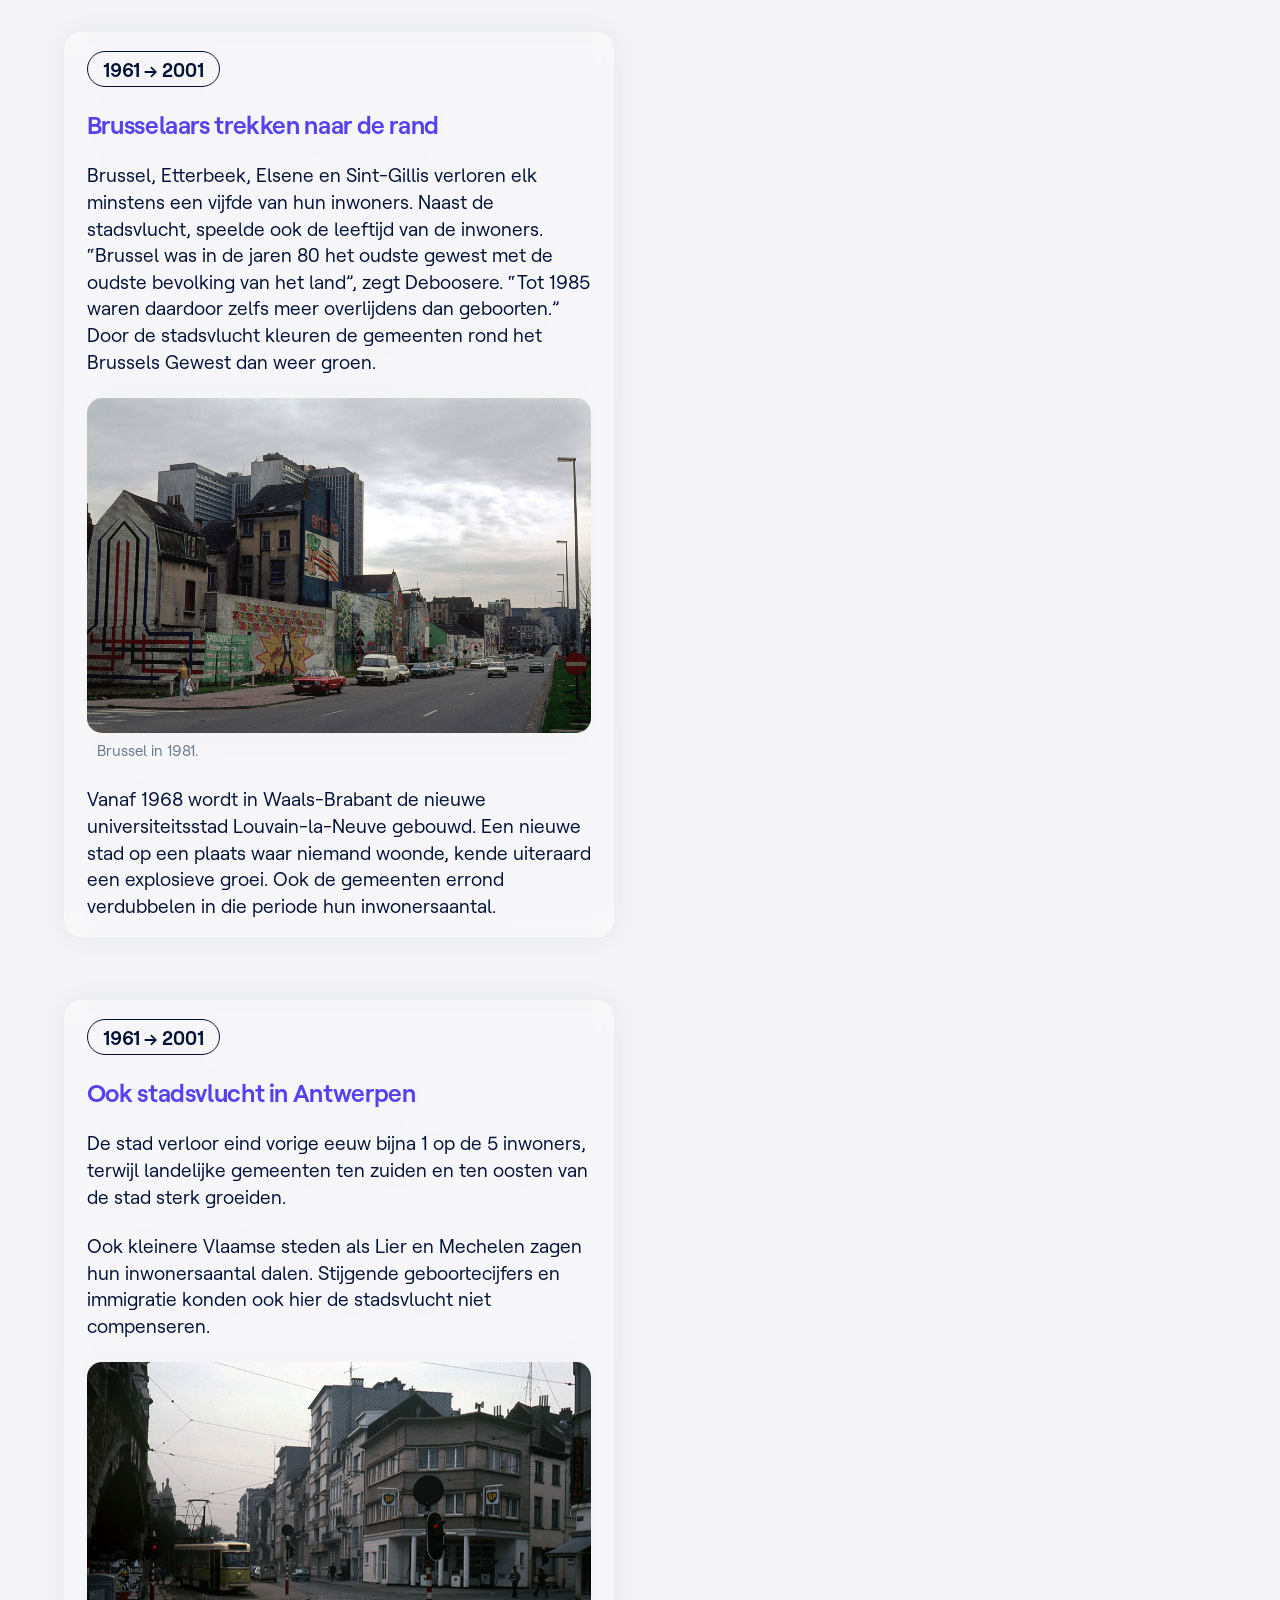
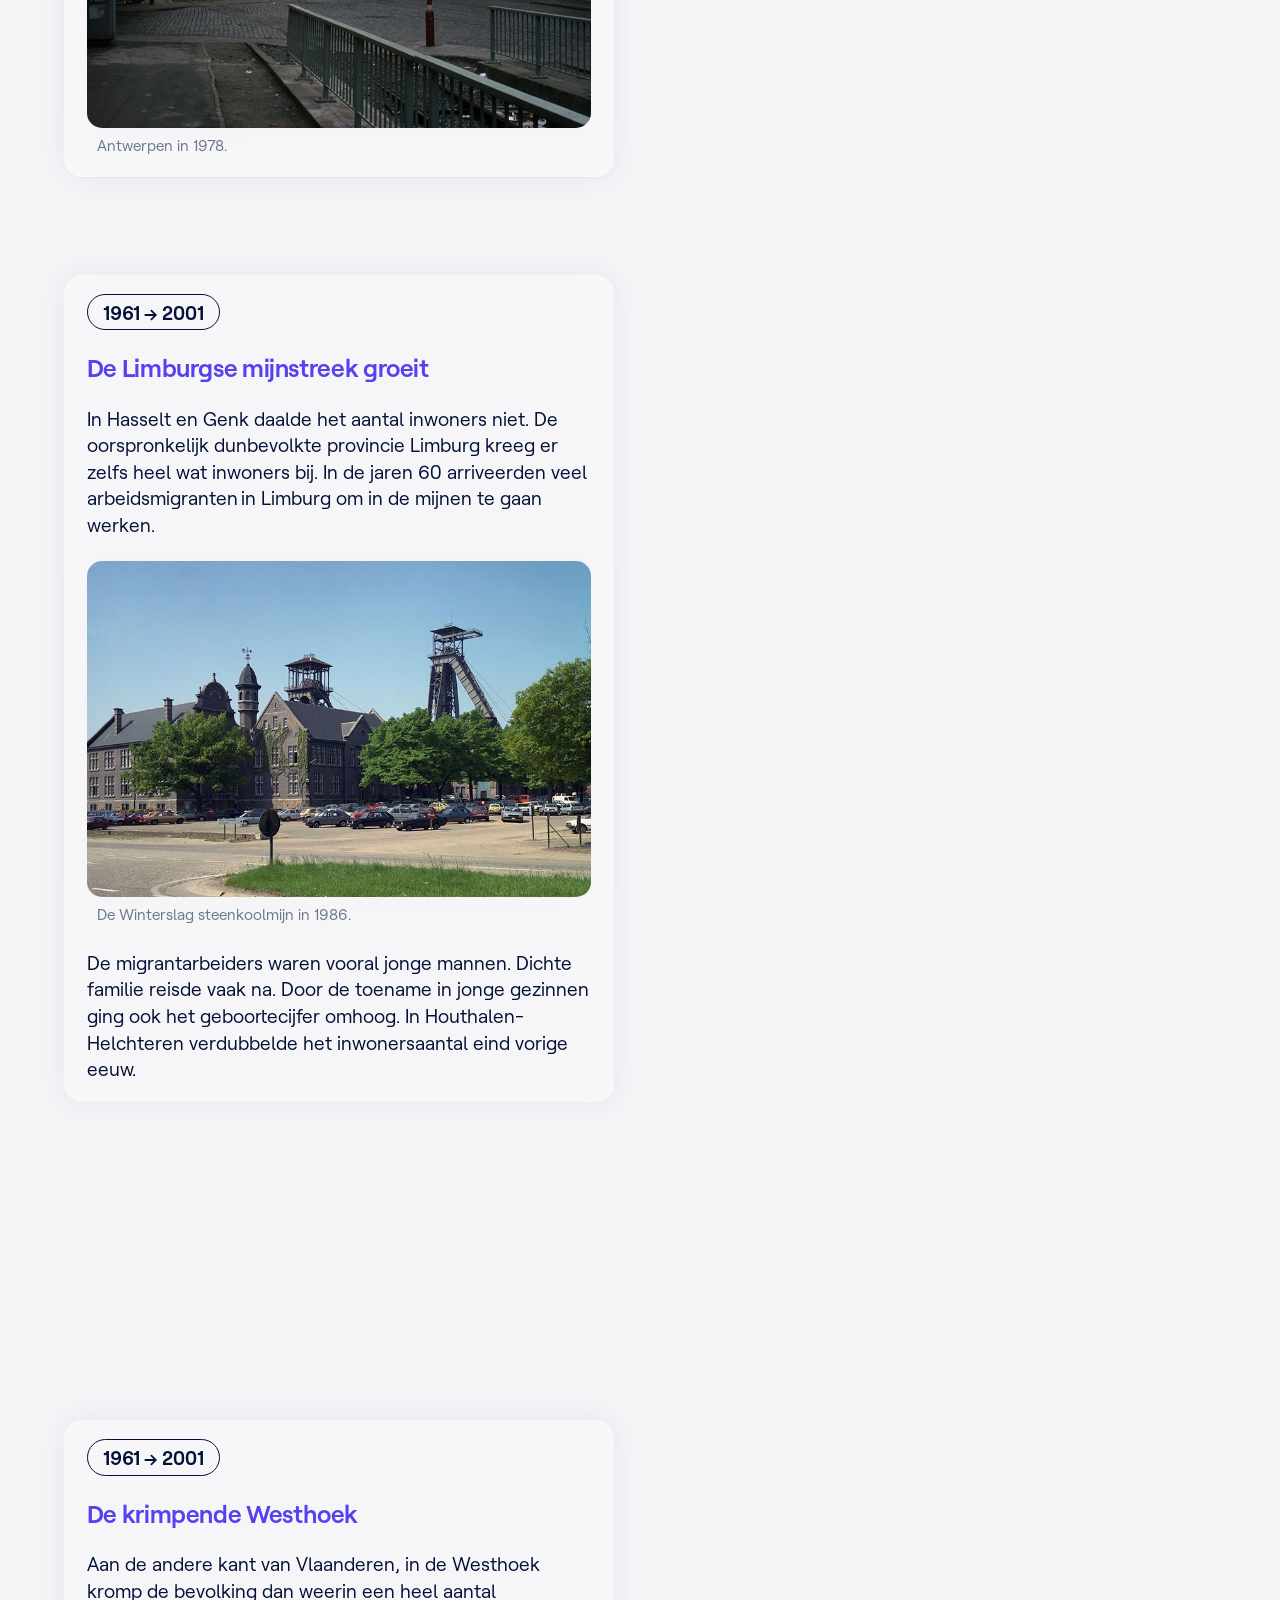
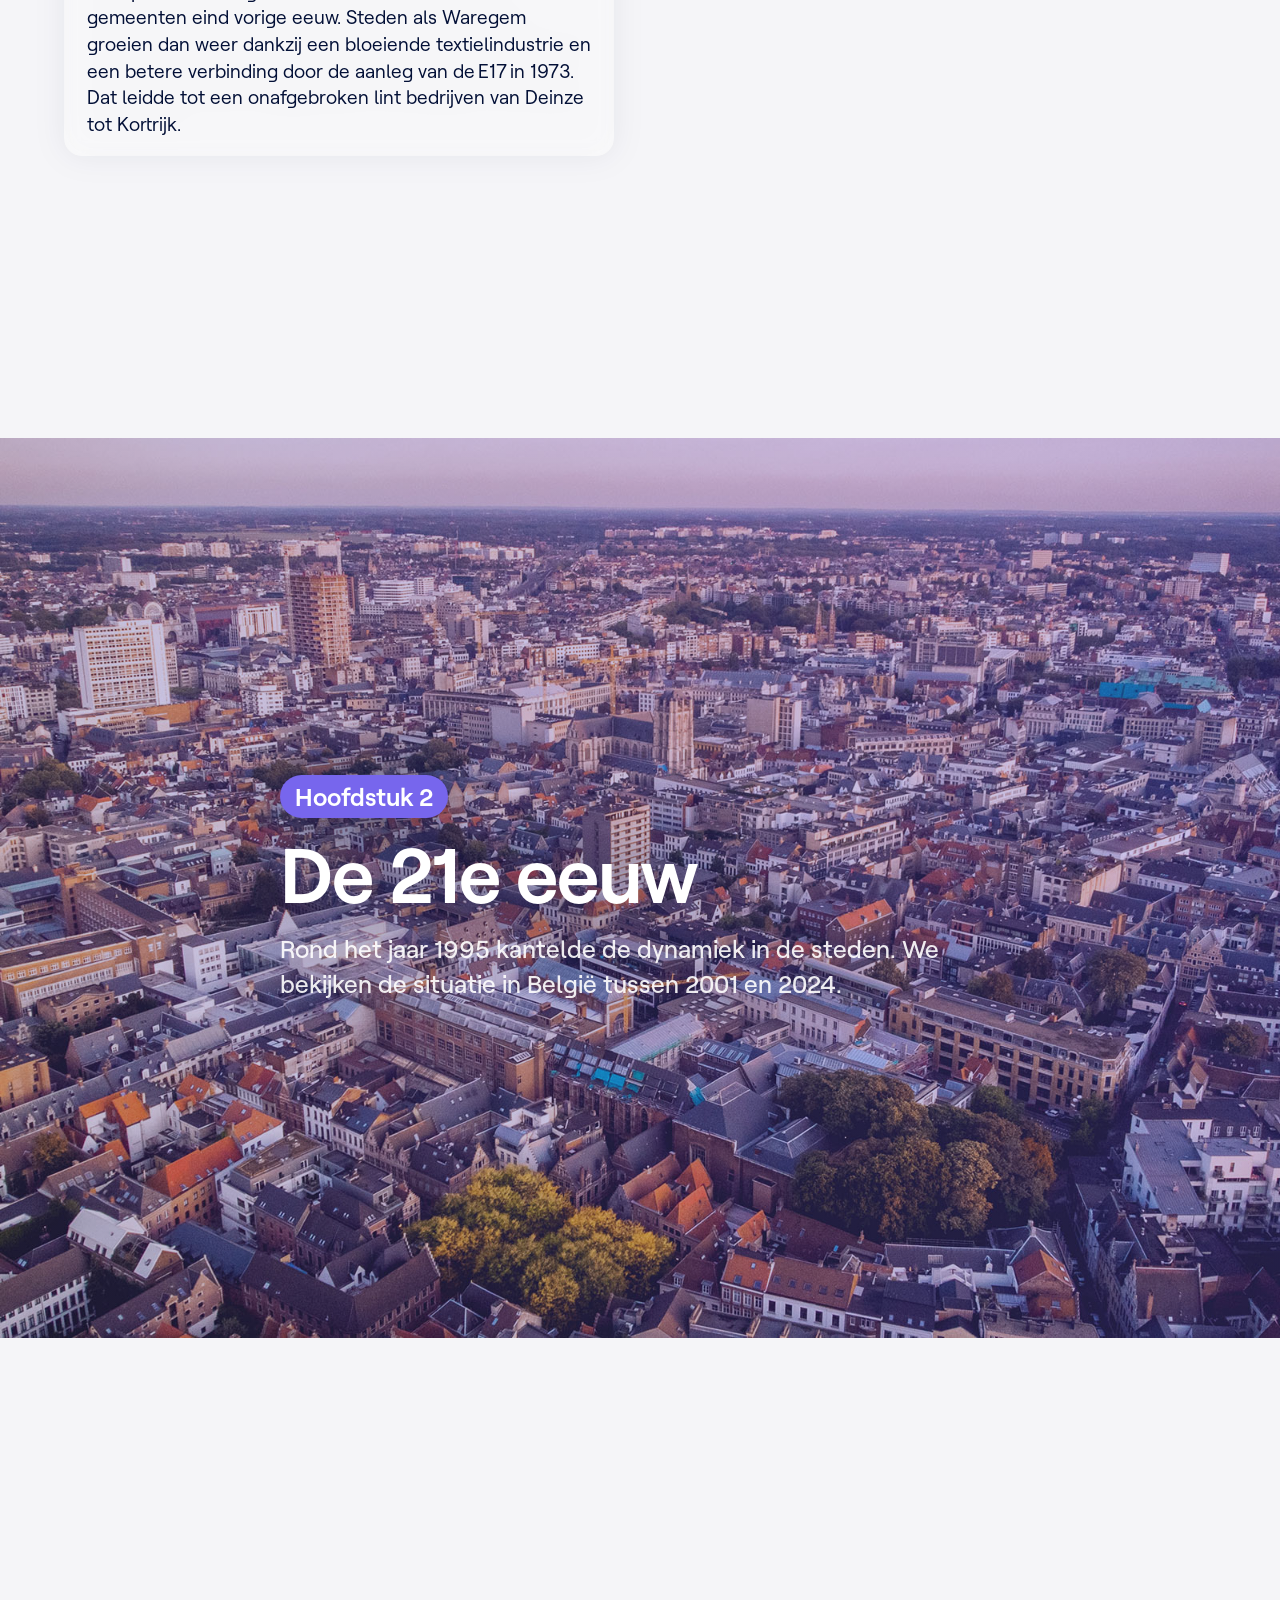
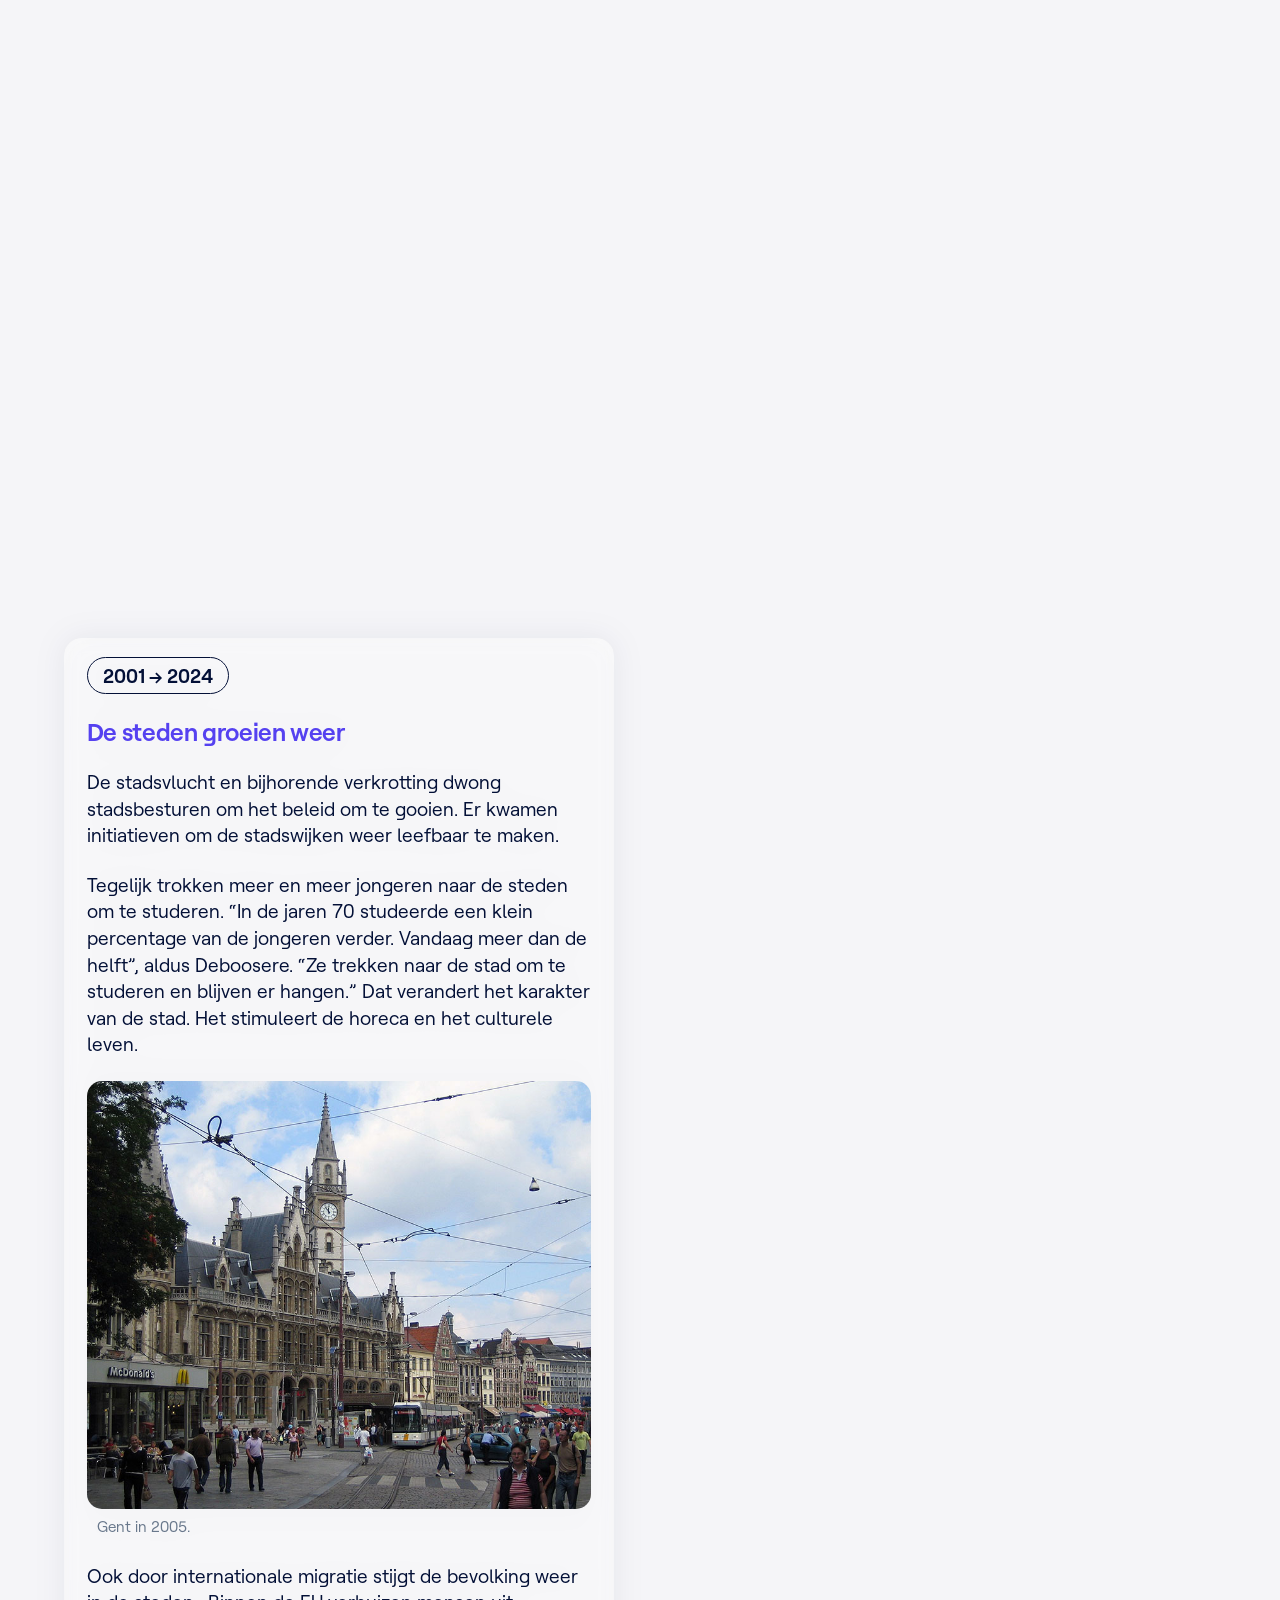
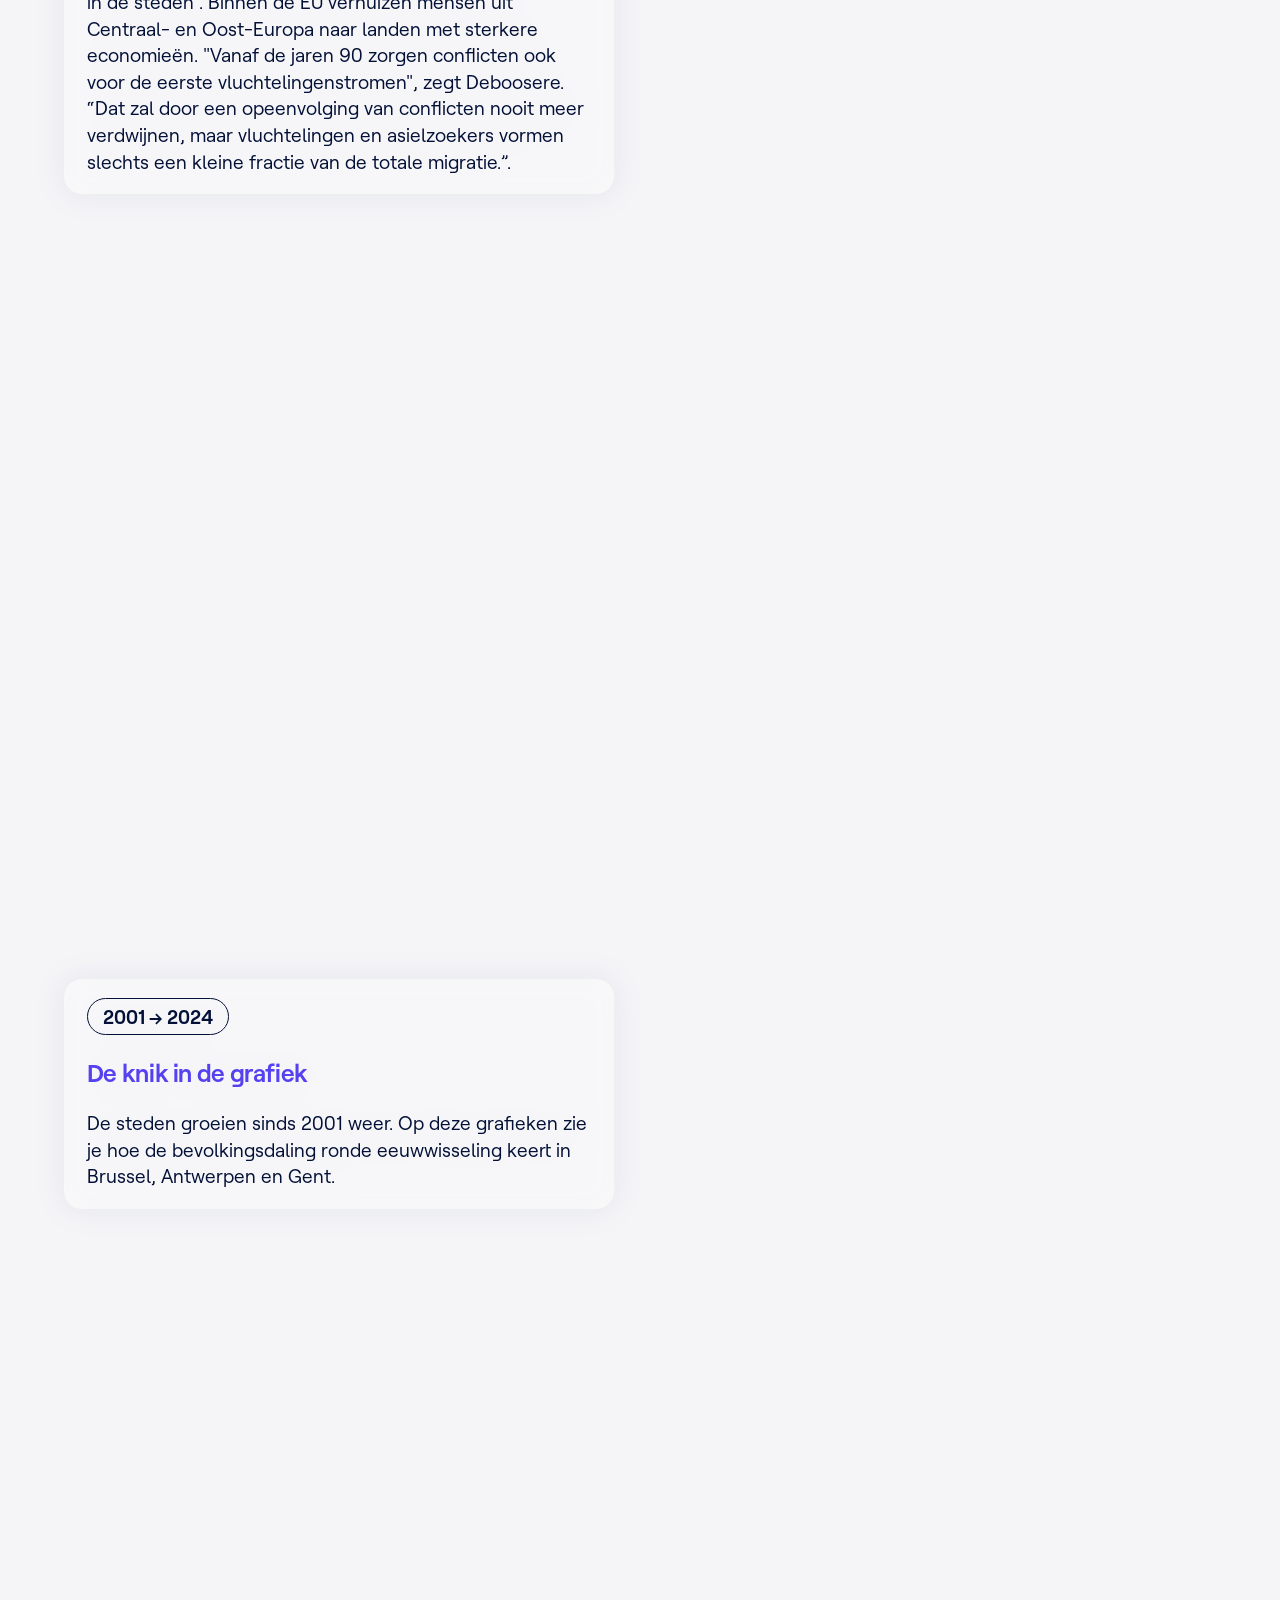
==== commit 8e81a06b: "css fix text kaart" ====
--- a/index.html
+++ b/index.html
@@ -34,7 +34,7 @@
         <img src="assets/img/logo_wit.svg" alt="VRT NWS">
       </a>
       <h1 class="hero-intro__title shadow-hard">Europees platteland loopt leeg, maar niet in België</h1>
-      <p class="hero-intro__lead shadow-hard">De bevolking nam in bijna elke Belgische gemeente toe de afgelopen 60 jaar. Maar in heel Europa verliest wel de helft van de gemeenten inwoners.</p>
+      <p class="hero-intro__lead shadow-hard">De bevolking nam in bijna elke Belgische gemeente toe de afgelopen 60 jaar. Maar in heel Europa daalt wel in de helft van de gemeenten de bevolking.</p>
       <a href="#article-body" class="hero-intro__chevron" aria-label="Scroll naar het artikel">
         <img src="assets/img/chevrondown.svg" alt="chevron" />
       </a>
@@ -72,31 +72,40 @@
       </div>
       <div class="scrolly__boxes">
         <!-- <div class="scrolly__lead-in" aria-hidden="true"></div> -->
-        <div class="scrolly__spacer-half-screen" aria-hidden="true"></div>
+
         <!-- Step 0 — Europe overview, introduces the colour-scale. -->
         <div class="scrolly__box" data-step="0">
           <div class="scrolly__card">
             <p class="card-kicker">1961 → 2024</p>
-            <h2>Het Europese platteland loopt leeg</h2>
-            <p>
-              België kleurt groen op deze kaart. Dat betekent dat vrijwel alle Belgische gemeenten inwoners gewonnen hebben in de laatste 60 jaar.
-              Maar grote delen van Europa kleuren rood. Die gebieden verloren inwoners.
-            </p>
-            <p>
-              Deze kaart toont op basis van nieuwe data van het Joint Research Centre van de Europese Commissie voor de eerste keer hoe de bevolking 
-              sinds 1961 evolueerde in elke gemeente in de Europese Unie, het VK, IJsland, Liechtenstein, Noorwegen en Zwitserland.
+            <h2>Bevolkingsevolutie in kaart</h2>
+            <p>
+              Nieuwe Europese data tonen voor de eerste keer hoe de bevolking sinds 1961 evolueerde in elke gemeente in de Europese Unie, het VK, IJsland, Liechtenstein, Noorwegen en Zwitserland. 
+              VRT NWS dook met de hulp van demografen in de Europese en Belgische cijfers.
+            </p>
+          </div>
+        </div>
+
+        <div class="scrolly__box" data-step="0">
+          <div class="scrolly__card">
+            <p class="card-kicker">1961 → 2024</p>
+            <h2>Kleurenlegende</h2>
+            <p>
+              Op deze kaart kleuren gemeenten met bevolkingsgroei groen en gemeenten met bevolkingsafname rood.
+              We bekijken de bevolkingsevolutie in Europese
+              gemeenten en steden tussen 1961 en 2024 op basis van de <a
+              href="https://data.jrc.ec.europa.eu/dataset/37fcacbf-12e2-4b31-b1af-83117a74b2c7"
+              target="_blank" rel="noopener noreferrer">data van het Joint Research Centre van de Europese Commissie</a>. 
+              De kleurenlegende op basis van groeipercentage vind je hieronder.
             </p>
             <div id="scrolly-card-legend"></div>
           </div>
         </div>
-
-        <div class="scrolly__spacer-half-screen" aria-hidden="true"></div>
 
         <!-- Chapter 1 — België. -->
         <div class="scrolly__box scrolly__box--chapter chapterback" data-step="1" id="belgie">
           <div class="scrolly__chapter shadow-harder">
             <p class="card-kicker card-kicker--light">Hoofdstuk 1</p>
-            <h2>België in de 20e eeuw</h2>
+            <h2>België</h2>
             <p>
               De Belgische steden kenden eind vorige eeuw een massale
               stadsvlucht. We bekijken de periode tussen 1961 en 2001.
@@ -114,7 +123,7 @@
               De steden kleuren rood. Ze verliezen bevolking.  
               In de jaren 60 en 70 ontvluchtten de Belgen de stad. De 5 grootste Belgische steden: Brussel, Antwerpen, Gent, Luik en Charleroi, 
               zagen eind vorige eeuw gemiddeld een vijfde van hun inwoners vertrekken. 
-              De zware industrie verdwijnt er en de oude stadscentra verloederen. 
+              De zware industrie verdwijnt en de oude stadscentra verloederen. 
               Veel gezinnen wonen in verouderde, krappe huizen zonder modern comfort. 
             </p>
             <p>
@@ -136,12 +145,10 @@
             <p>
               Mensen vestigden zich massaal in randgemeenten rond de stad waar ze werkten. 
               Rond Gent kleuren bijvoorbeeld alle randgemeenten groen. 
-              Dat had gevolgen: de stadsvlucht leidde tot eindeloze files en een wildgroei aan lintbebouwing op tot dan toe landelijke wegen. 
-            </p>
-          </div>
-        </div>
-
-        <div class="scrolly__spacer-half-screen" aria-hidden="true"></div>
+              Dat had gevolgen: de stadsvlucht leidde tot eindeloze files en een wildgroei aan lintbebouwing op oorspronkelijk landelijke wegen. 
+            </p>
+          </div>
+        </div>
 
         <!-- Step 10 — Aalst / Wetteren / Mechelen / Tienen. -->
         <div class="scrolly__box" data-step="4">
@@ -169,7 +176,7 @@
             <p>
               Brussel, Etterbeek, Elsene en Sint-Gillis verloren elk
               minstens een vijfde van hun inwoners.
-              Vooral jonge inwoners trekken weg.
+              Naast de stadsvlucht, speelde ook de leeftijd van de inwoners.
               “Brussel was in
               de jaren 80 het oudste gewest met de oudste bevolking van het land”, zegt
               Deboosere. “Tot 1985 waren daardoor zelfs meer overlijdens dan
@@ -183,14 +190,12 @@
             <div class="step-charts" data-ids="BRU_REGION" data-end="2001"></div>
             <p>
               Vanaf 1968 wordt in Waals-Brabant de nieuwe universiteitsstad Louvain-la-Neuve gebouwd. 
-              Een nieuwe stad op een plaats waar nauwelijks iemand woonde, kende uiteraard een explosieve groei. 
+              Een nieuwe stad op een plaats waar niemand woonde, kende uiteraard een explosieve groei. 
               Ook de gemeenten errond verdubbelen in die periode hun inwonersaantal. 
             </p>
             <div class="step-charts" data-ids="BE_25121" data-end="2001"></div>
           </div>
         </div>
-
-        <div class="scrolly__spacer-half-screen" aria-hidden="true"></div>
 
         <!-- Step 12 — Hetzelfde verhaal in Antwerpen. -->
         <div class="scrolly__box" data-step="6">
@@ -212,8 +217,6 @@
             </div>
           </div>
         </div>
-
-        <div class="scrolly__spacer-half-screen" aria-hidden="true"></div>
 
         <!-- Step 13 — Limburg + Houthalen-Helchteren chart. -->
         <div class="scrolly__box" data-step="7">
@@ -230,7 +233,7 @@
               <span class="caption">De Winterslag steenkoolmijn in 1986.</span>
             </div>
             <p>              
-              De arbeidsmigranten waren vooral jonge mannen. 
+              De migrantarbeiders waren vooral jonge mannen. 
               Dichte familie reisde vaak na. Door de toename in jonge gezinnen ging ook het geboortecijfer omhoog. 
               In Houthalen-Helchteren verdubbelde het inwonersaantal eind vorige eeuw. 
             </p>
@@ -244,8 +247,8 @@
             <p class="card-kicker">1961 → 2001</p>
             <h2>De krimpende Westhoek</h2>
             <p>
-              Aan de andere kant van Vlaanderen, in de Westhoek, kromp de bevolking dan weer in een heel aantal gemeenten eind vorige eeuw. 
-              Maar steden als Waregem groeien dankzij een bloeiende textielindustrie en een betere verbinding door de aanleg van de E17 in 1973. 
+              Aan de andere kant van Vlaanderen, in de Westhoek kromp de bevolking dan weerin een heel aantal gemeenten eind vorige eeuw. 
+              Steden als Waregem groeien dan weer dankzij een bloeiende textielindustrie en een betere verbinding door de aanleg van de E17 in 1973. 
               Dat leidde tot een onafgebroken lint bedrijven van Deinze tot Kortrijk.  
             </p>
           </div>
@@ -255,7 +258,7 @@
         <div class="scrolly__box scrolly__box--chapter chapterback " data-step="9" id="de-21e-eeuw">
           <div class="scrolly__chapter shadow-harder">
             <p class="card-kicker card-kicker--light">Hoofdstuk 2</p>
-            <h2>België in de 21e eeuw</h2>
+            <h2>De 21e eeuw</h2>
             <p>
               Rond het jaar 1995 kantelde de dynamiek in de steden. We bekijken
               de situatie in België tussen 2001 en 2024.
@@ -270,12 +273,12 @@
             <p class="card-kicker">2001 → 2024</p>
             <h2>De steden groeien weer</h2>
             <p>
-              De stadsvlucht en de bijhorende verkrotting dwong stadsbesturen om het beleid om te gooien. 
+              De stadsvlucht en bijhorende verkrotting dwong stadsbesturen om het beleid om te gooien. 
               Er kwamen initiatieven om de stadswijken weer leefbaar te maken. 
             </p>
             <p>
               Tegelijk trokken meer en meer jongeren naar de steden om te studeren. 
-              “In de jaren 70 studeerde maar een klein percentage van de jongeren verder. Vandaag meer dan de helft”, aldus Deboosere. 
+              “In de jaren 70 studeerde een klein percentage van de jongeren verder. Vandaag meer dan de helft”, aldus Deboosere. 
               “Ze trekken naar de stad om te studeren en blijven er hangen.” Dat verandert het karakter van de stad. 
               Het stimuleert de horeca en het culturele leven. 
             </p>
@@ -287,7 +290,7 @@
               Ook door internationale migratie stijgt de bevolking weer in de steden . 
               Binnen de EU verhuizen mensen uit Centraal- en Oost-Europa naar landen met sterkere economieën. 
               "Vanaf de jaren 90 zorgen conflicten ook voor de eerste vluchtelingenstromen", zegt Deboosere. 
-              “Dat zal door een opeenvolging van conflicten nooit meer verdwijnen, maar vluchtelingen en asielzoekers vormen slechts een kleine fractie van de totale migratie.”
+              “Dat zal door een opeenvolging van conflicten nooit meer verdwijnen, maar vluchtelingen en asielzoekers vormen slechts een kleine fractie van de totale migratie.”. 
             </p>
           </div>
         </div>
@@ -300,7 +303,7 @@
             <p class="card-kicker">2001 → 2024</p>
             <h2>De knik in de grafiek</h2>
             <p>
-              De steden groeien sinds 2001 weer. Op deze grafieken zie je hoe rond de eeuwwisseling de bevolking weer stijgt in Brussel, Antwerpen en Gent.  
+              De steden groeien sinds 2001 weer. Op deze grafieken zie je hoe de bevolkingsdaling ronde eeuwwisseling keert in Brussel, Antwerpen en Gent.  
             </p>
             <div class="step-charts" data-ids="BRU_REGION,BE_11002,BE_44021" data-knik="true"></div>
           </div>
@@ -332,11 +335,11 @@
             <h2>Druk op de woningmarkt</h2>
             <p>
               In alle Belgische grootsteden veroorzaakt de bevolkingsgroei een enorme druk op de woningmarkt, volgens Deboosere: 
-              “Vooral aan de onderkant van de woningmarkt ontstaat grote druk met buitensporige prijzen. Maar ook ruimere woningen met tuin worden duurder.”  
+              “Vooral op de onderkant van de woningmarkt ontstaat grote druk met buitensporige prijzen. Maar ook ruimere woningen met tuin worden duurder.”  
               De hoge prijzen jagen mensen weg uit de stad. De uitstroom blijft dus bestaan, maar wordt door migratie gecompenseerd.
             </p>
             <p>
-              "In 1995 had Brussel 948.000 inwoners", aldus Deboosere. "Er zijn sindsdien 300.000 inwoners bijgekomen. Er worden nog heel wat nieuwe appartementen gebouwd,
+              "Brussel had in 1995 948.000 inwoners", aldus Deboosere. "Er zijn sindsdien 300.000 inwoners bijgekomen. Er worden nog heel wat nieuwe appartementen gebouwd,
                maar die richten zich vooral tot hogere inkomens en tweeverdieners."
             </p>
             <div class="img-article">
@@ -370,26 +373,22 @@
           </div>
         </div>
 
-        <div class="scrolly__spacer-half-screen" aria-hidden="true"></div>
-
         <!-- Step 14 — Veel nieuwe inwoners in historische arbeiderssteden (Aalst/Ninove/Tienen + Denderleeuw). -->
         <div class="scrolly__box" data-step="14">
           <div class="scrolly__card scrolly__card--charts">
             <p class="card-kicker">2001 → 2024</p>
-            <h2>Nieuwe inwoners in arbeiderssteden</h2>
-            <p>
-              Die woningdruk in de grootsteden zorgde ook voor groei in historische arbeiderssteden zoals Aalst, Ninove en Tienen, waar veel leegstaande arbeiderswoningen waren. 
+            <h2>Nieuwe inwoners in historische arbeiderssteden</h2>
+            <p>
+              Die woningdruk in de grootsteden zorgde ook voor groei in arbeiderssteden zoals Aalst, Ninove en Tienen, waar veel leegstaande arbeiderswoningen waren. 
               "Mensen die verdrongen werden uit de woningmarkt in Brussel konden daar een huisje kopen met een goedkopere afbetaling dan de huur die ze in Brussel zouden betalen", aldus Deboosere. 
               "Het zijn vaak mensen zonder auto die nog vlot in Brussel willen geraken."
             </p>
             <p>
-              Kleinere gemeenten met een snelle treinverbinding met Brussel, zoals Denderleeuw groeien daardoor ook. Die gemeente is de grootste stijger van Oost-Vlaanderen sinds 2001.
+              Kleinere gemeenten met een snelle treinverbinding met Brussel, zoals Denderleeuw groeien daardoor ook. Het is de grootste stijger van Oost-Vlaanderen sinds 2001.
             </p>
             <div class="step-charts" data-ids="BE_41011" data-start="2001"></div>
           </div>
         </div>
-
-        <div class="scrolly__spacer-half-screen" aria-hidden="true"></div>
 
         <!-- Step 20 — De allersnelste groeiers (Luxemburgse grens). -->
         <div class="scrolly__box" data-step="15">
@@ -397,9 +396,9 @@
             <p class="card-kicker">2001 → 2024</p>
             <h2>Economische aantrekking van Luxemburg</h2>
             <p>
-              De enige 2 Belgische gemeenten die nog sneller groeiden dan Brussel zijn Léglise en Vaux-sur-Sûre.
-              Ze liggen dicht bij de grens met het Groothertogdom Luxemburg waar de bevolking ook sterk toeneemt.
-              Je ziet aan de grens met het Groothertogdom duidelijk een zone van groene, sterkgroeiende gemeenten.
+              De enige 2 gemeenten die nog sneller groeiden dan Brussel
+              liggen dicht bij de grens met het Groothertogdom Luxemburg.
+              Je ziet daar duidelijk een zone van groene, sterkgroeiende gemeenten.
               Belgen en Luxemburgers vestigden zich in de oorspronkelijk landelijke gemeenten
               om goedkoper te wonen en maar toch nog vlot te kunnen pendelen naar het werk in het
               Groothertogdom.
@@ -411,11 +410,11 @@
         <div class="scrolly__box" data-step="16">
           <div class="scrolly__card">
             <p class="card-kicker">2001 → 2024</p>
-            <h2>De Westhoek houdt stand</h2>
-            <p>
-              In de vorige eeuw verloor de Westhoek nog inwoners, maar nu stabiliseert ook de meest dunbevolkte regio van Vlaanderen.
-              Het "verste hoekje van Vlaanderen" heeft wel nog steeds 3 gemeenten die inwoners verliezen.
-
+            <h2>De Westhoek stagneert</h2>
+            <p>
+              In de Westhoek kleuren nog altijd een paar gemeenten lichtrood. 
+              Veel van de meest dunbevolkte gemeenten van Vlaanderen liggen in de regio. 
+              Van de nog maar weinige Belgische gemeenten die niet groeien, vind je er veel in het "verste hoekje van Vlaanderen". 
             </p>
             <div class="img-article">
               <img src="assets/img/noordschote-2010.jpg" alt="Noordschote (Lo-Reninge) in 2010" />
@@ -430,8 +429,8 @@
             <p class="card-kicker">2001 → 2024</p>
             <h2>De Belgische bevolking groeit bijna overal</h2>
             <p>
-              We zien in deze periode nog maar weinig rood op de kaart van België. Sinds 2001 zijn er dus amper nog
-              Belgische gemeenten met een dalende bevolking.
+              We zien in deze periode nog maar weinig rood op de kaart van België. Sinds 2001 zijn er amper nog
+              Belgische gemeenten met een dalende bevolking dus.
             </p>
           </div>
         </div>
@@ -477,7 +476,6 @@
           </div>
         </div>
 
-        <div class="scrolly__spacer-half-screen" aria-hidden="true"></div>
         <!-- Step 19 — Heel Europa / Iberisch Schiereiland. -->
         <div class="scrolly__box" data-step="21">
           <div class="scrolly__card">
@@ -498,8 +496,6 @@
           </div>
         </div>
 
-        <div class="scrolly__spacer-half-screen" aria-hidden="true"></div>
-
         <!-- Step 20 — Frankrijk + diagonale du vide. -->
         <div class="scrolly__box" data-step="22">
           <div class="scrolly__card">
@@ -529,7 +525,7 @@
               Oost-Europese landen zien hun platteland niet alleen door een trek naar de steden leeglopen maar ook door emigratie naar het buitenland.
               Sinds begin deze eeuw kunnen mensen in de Europese Unie
               makkelijker verhuizen naar een andere lidstaat.
-              Oost-Europese landen zoals Roemenië en Bulgarije 
+              Oost-Europese landen zoals Roemenië, Bulgarije 
               zien daardoor jaar na jaar inwoners vertrekken.
             </p>
           </div>
@@ -548,8 +544,6 @@
             </p>
           </div>
         </div>
-
-        <div class="scrolly__spacer-half-screen" aria-hidden="true"></div>
 
         <!-- Step 23 — Duitsland. -->
         <div class="scrolly__box" data-step="25">
--- a/article.css
+++ b/article.css
@@ -1074,8 +1074,6 @@
   font-size: 16px;
   font-weight: 600;
   fill: var(--ink-soft);
-  stroke: rgba(255, 255, 255, 0.9);
-  stroke-width: 5px;
   paint-order: stroke;
   font-variant-numeric: tabular-nums;
 }
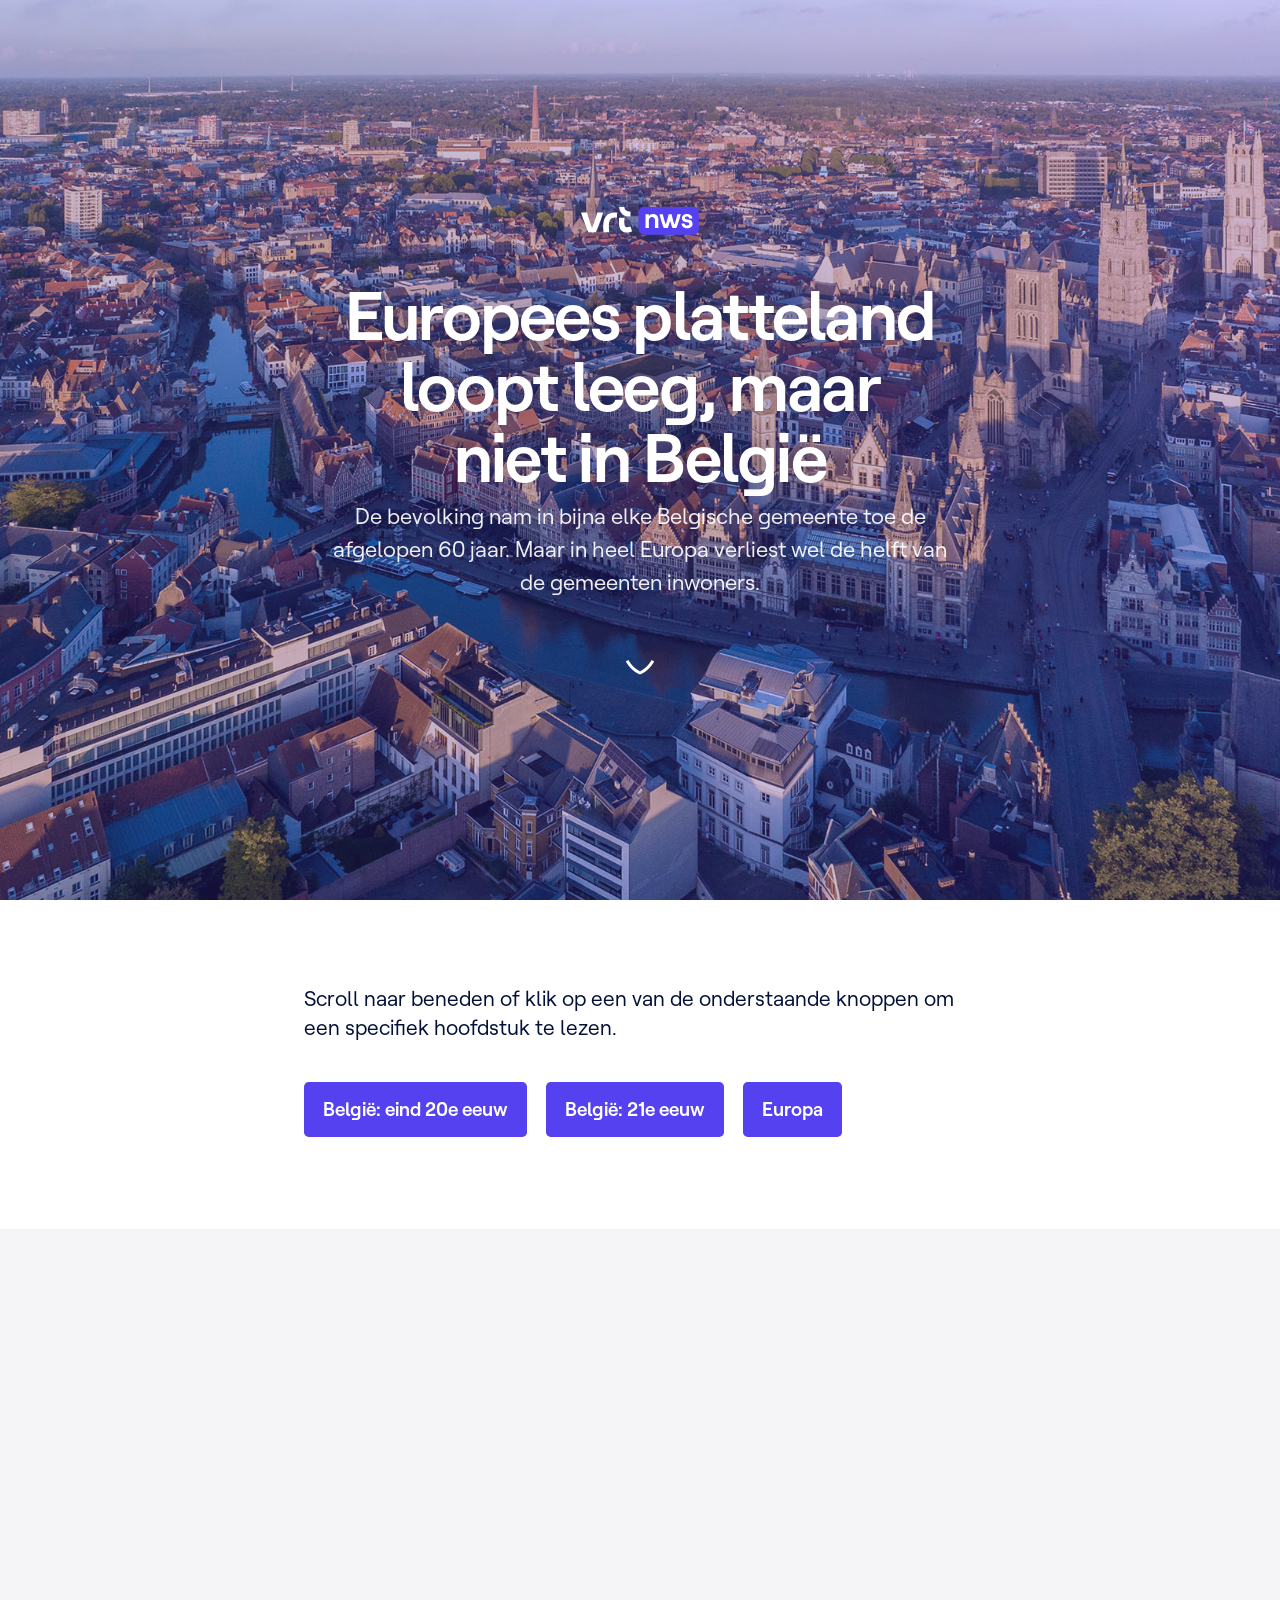
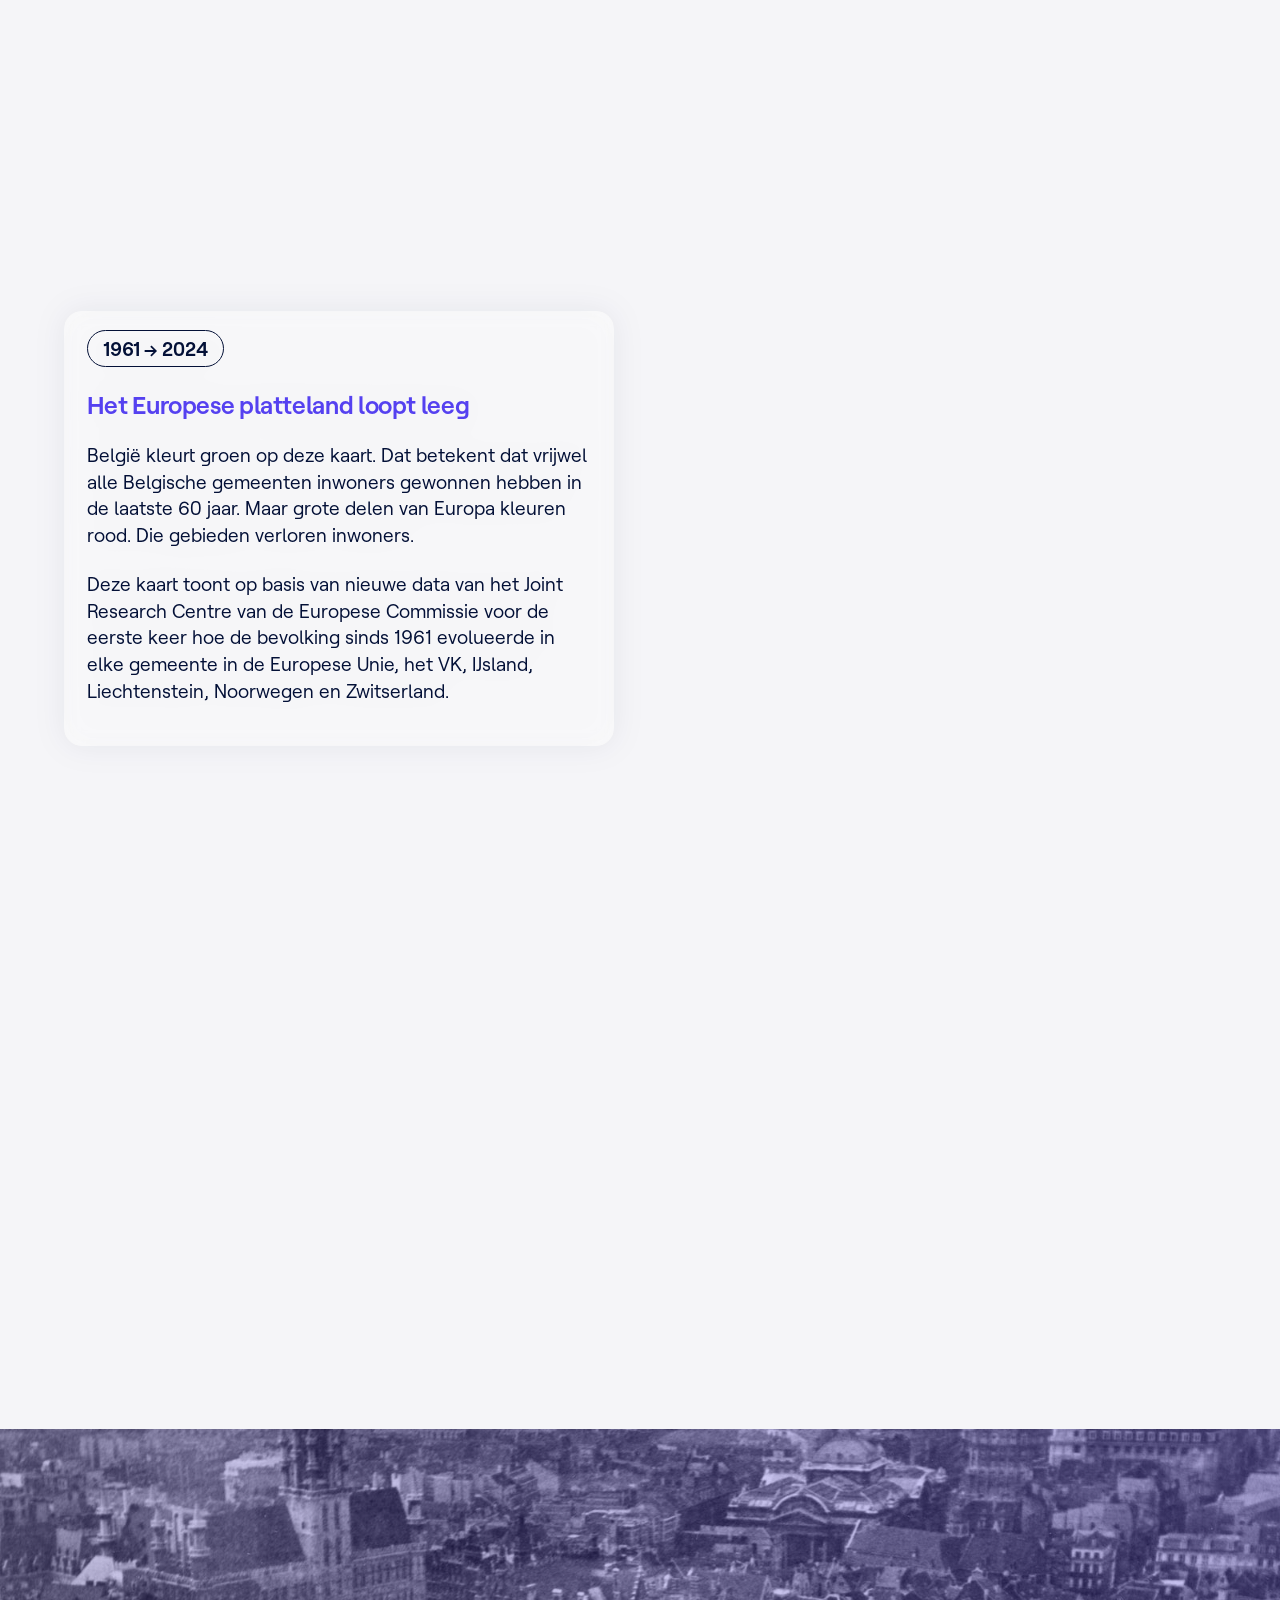
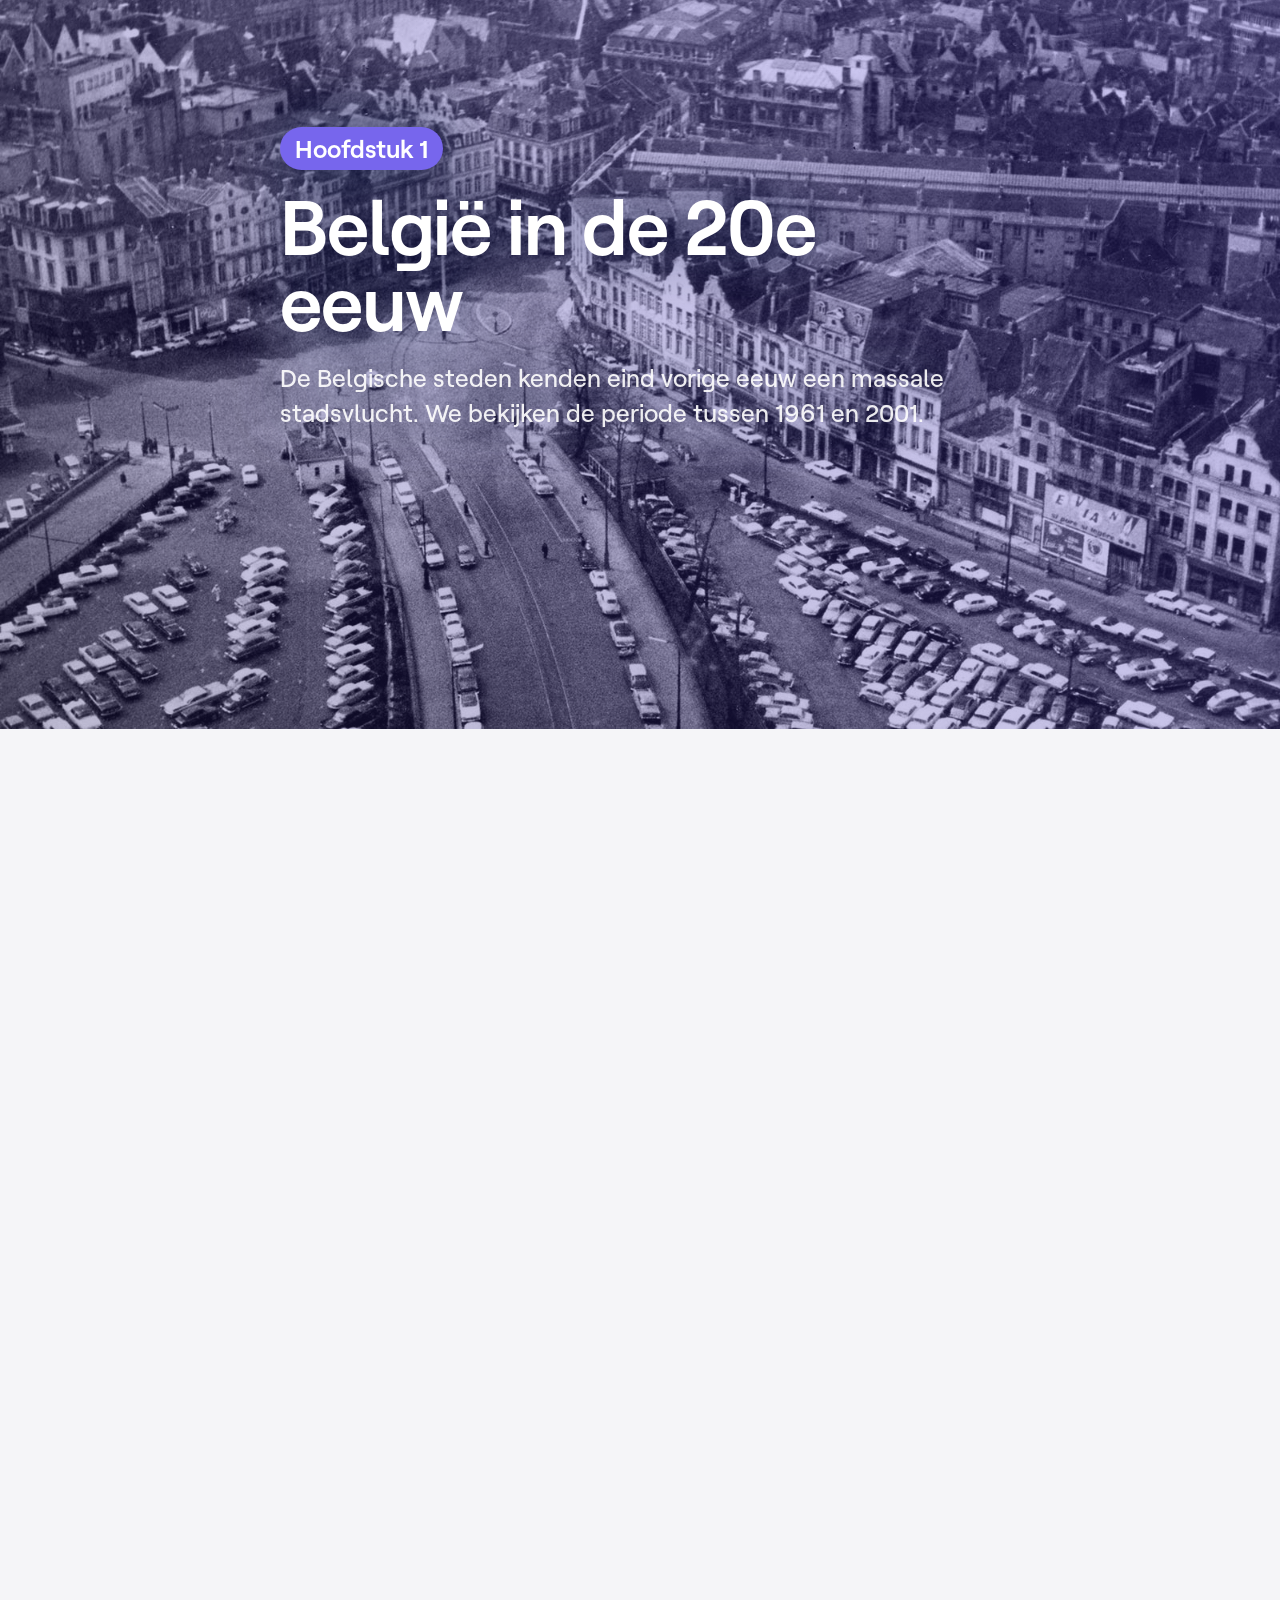
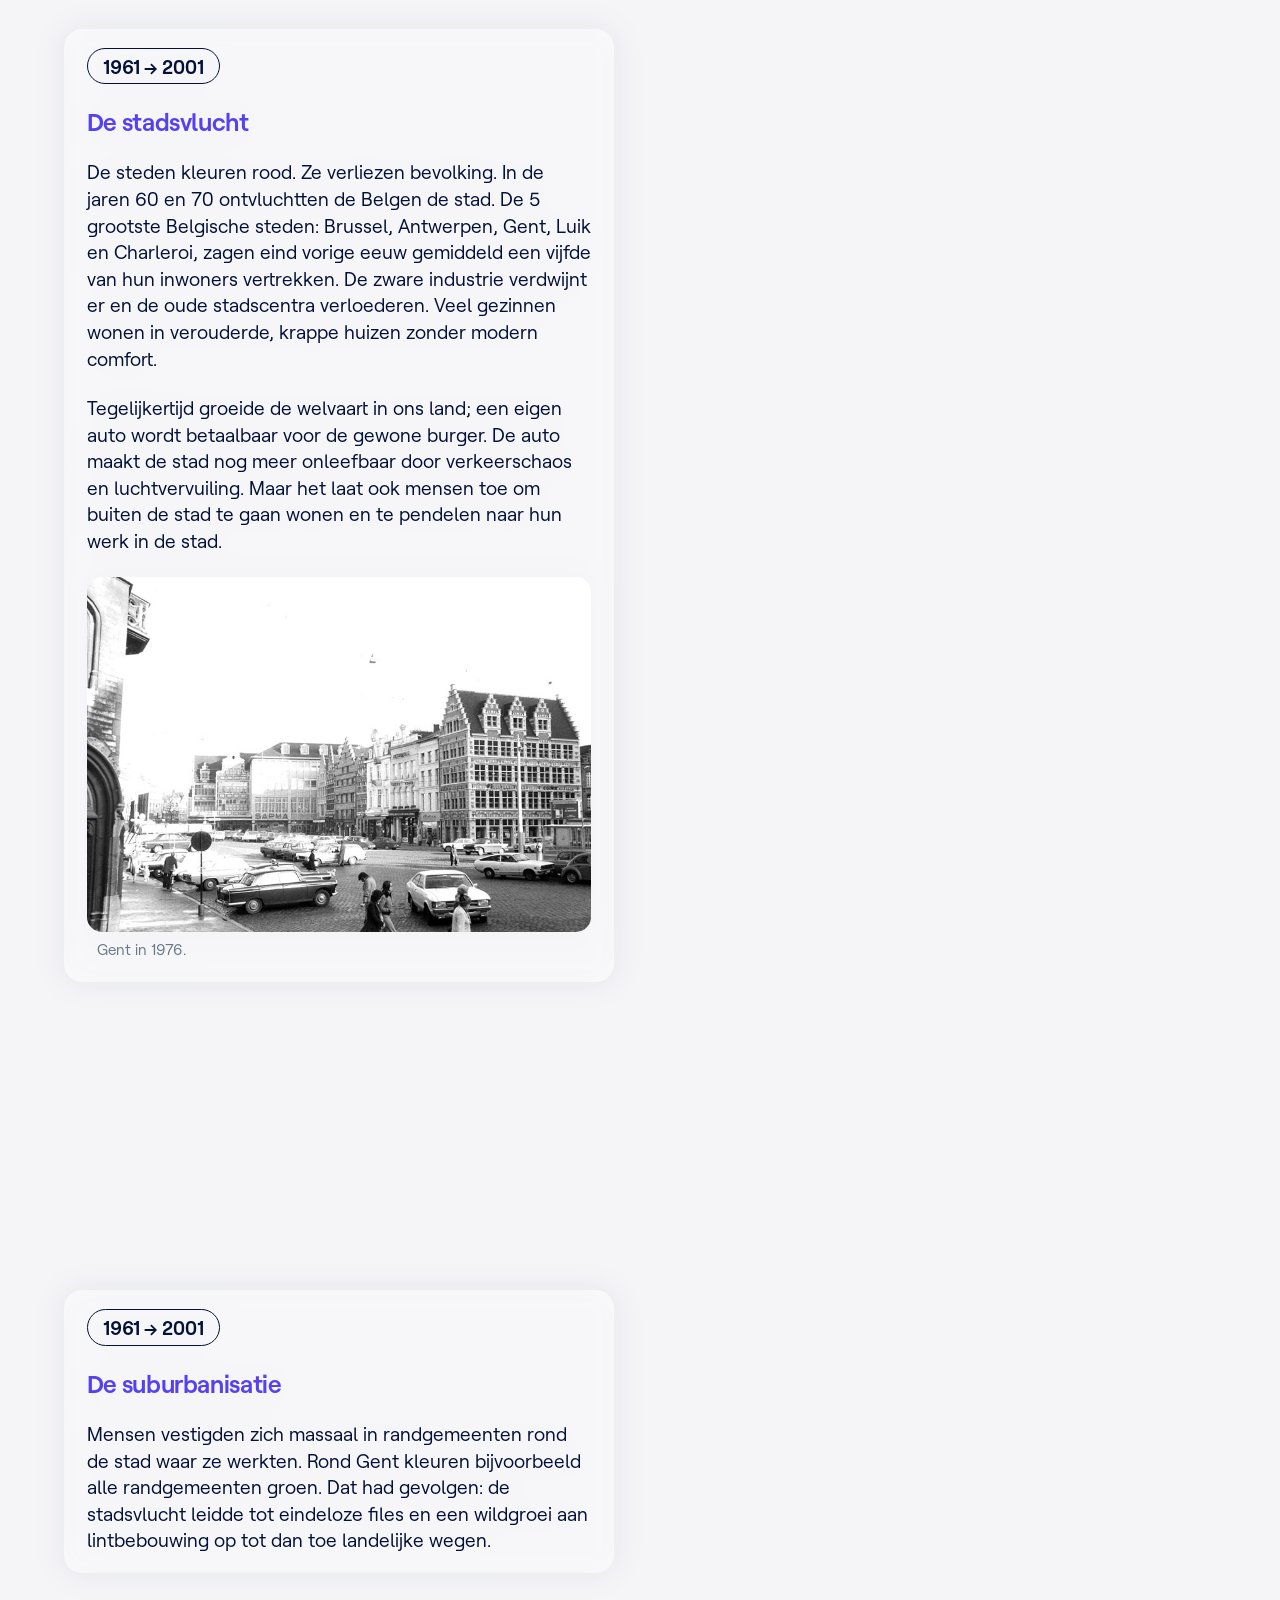
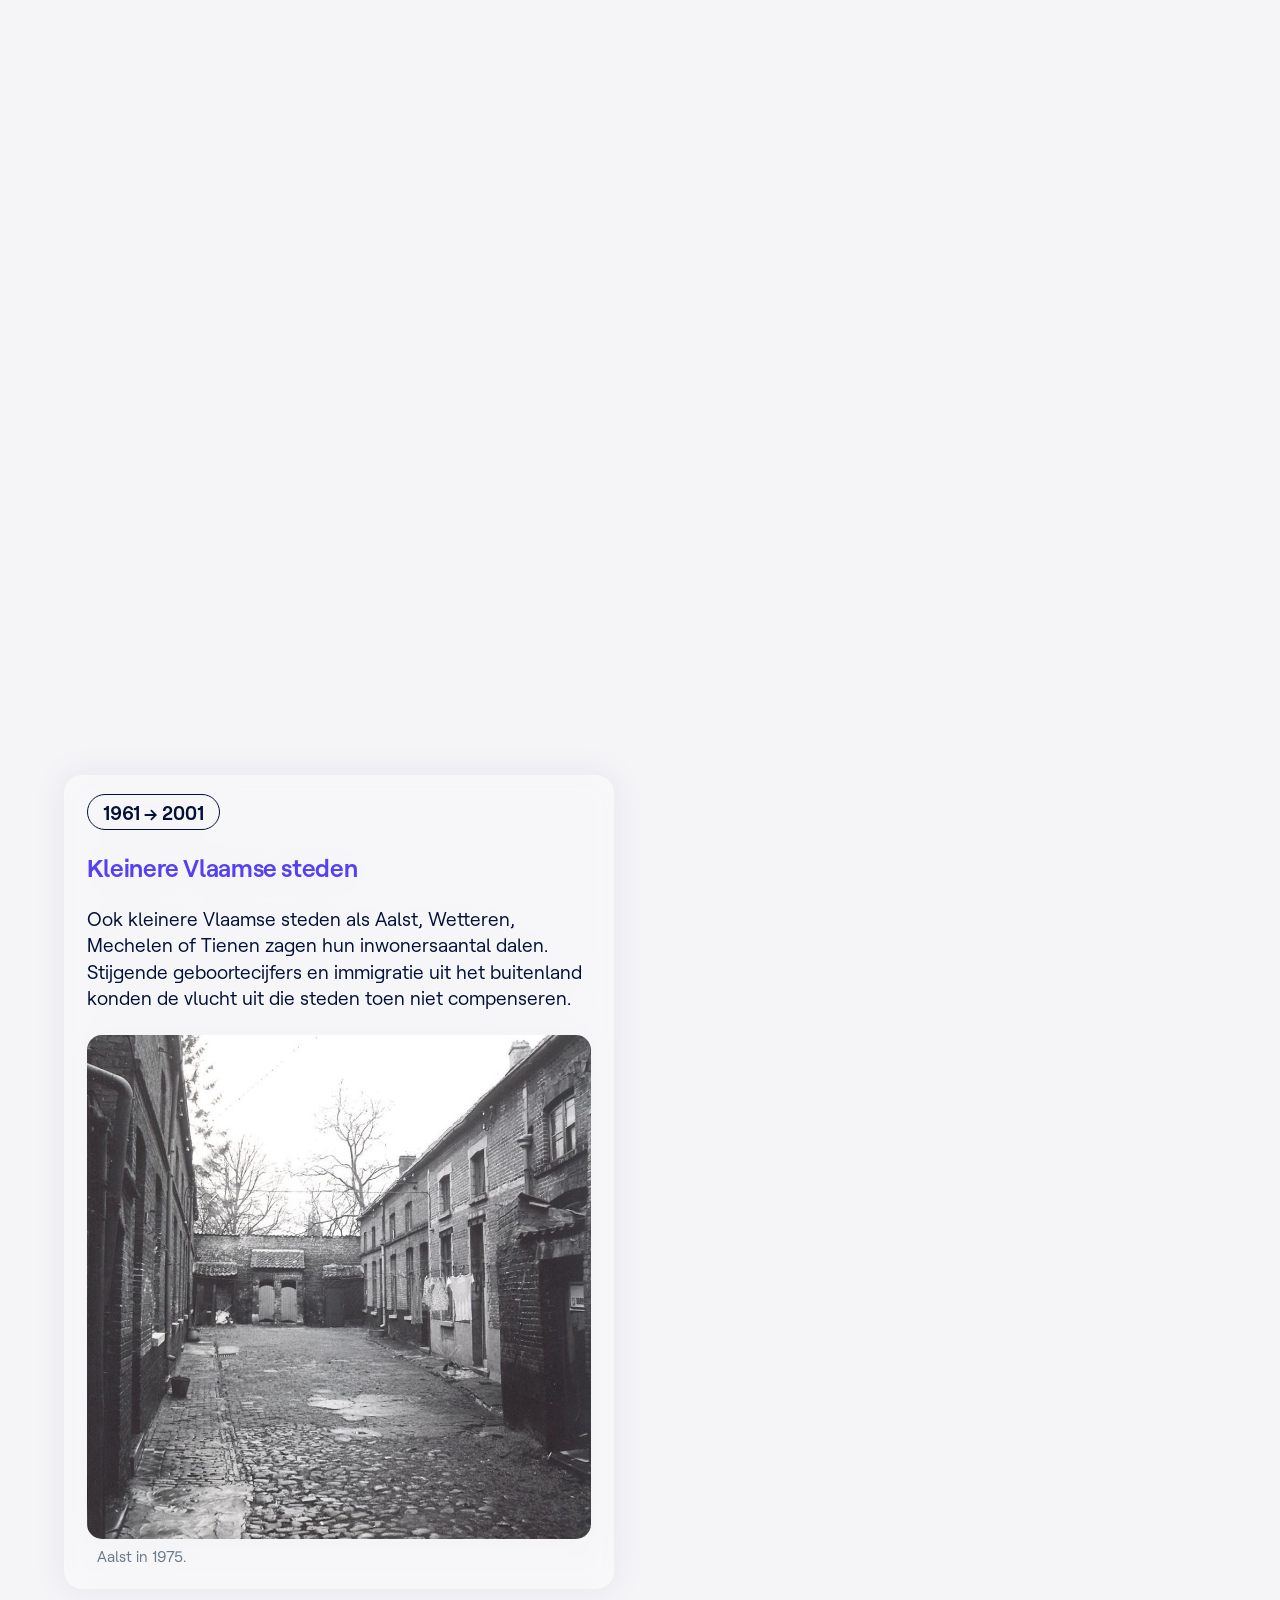
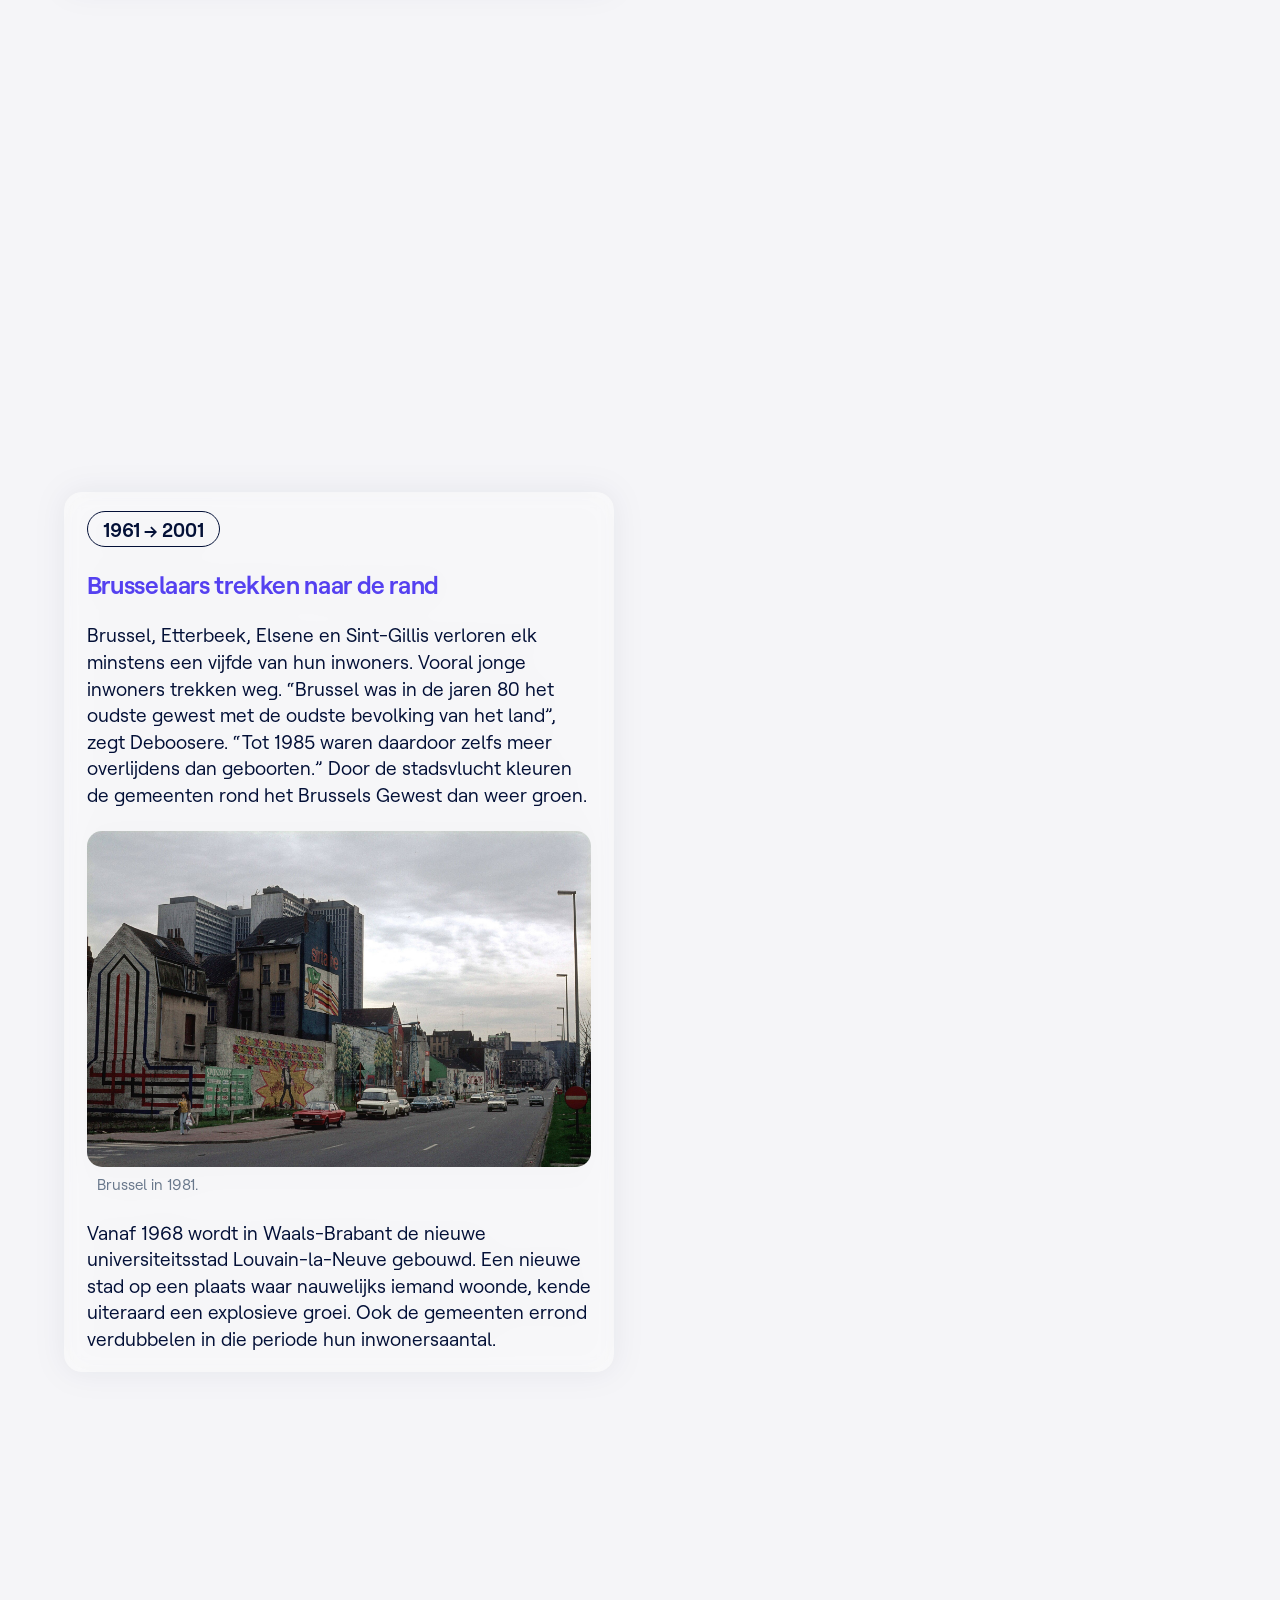
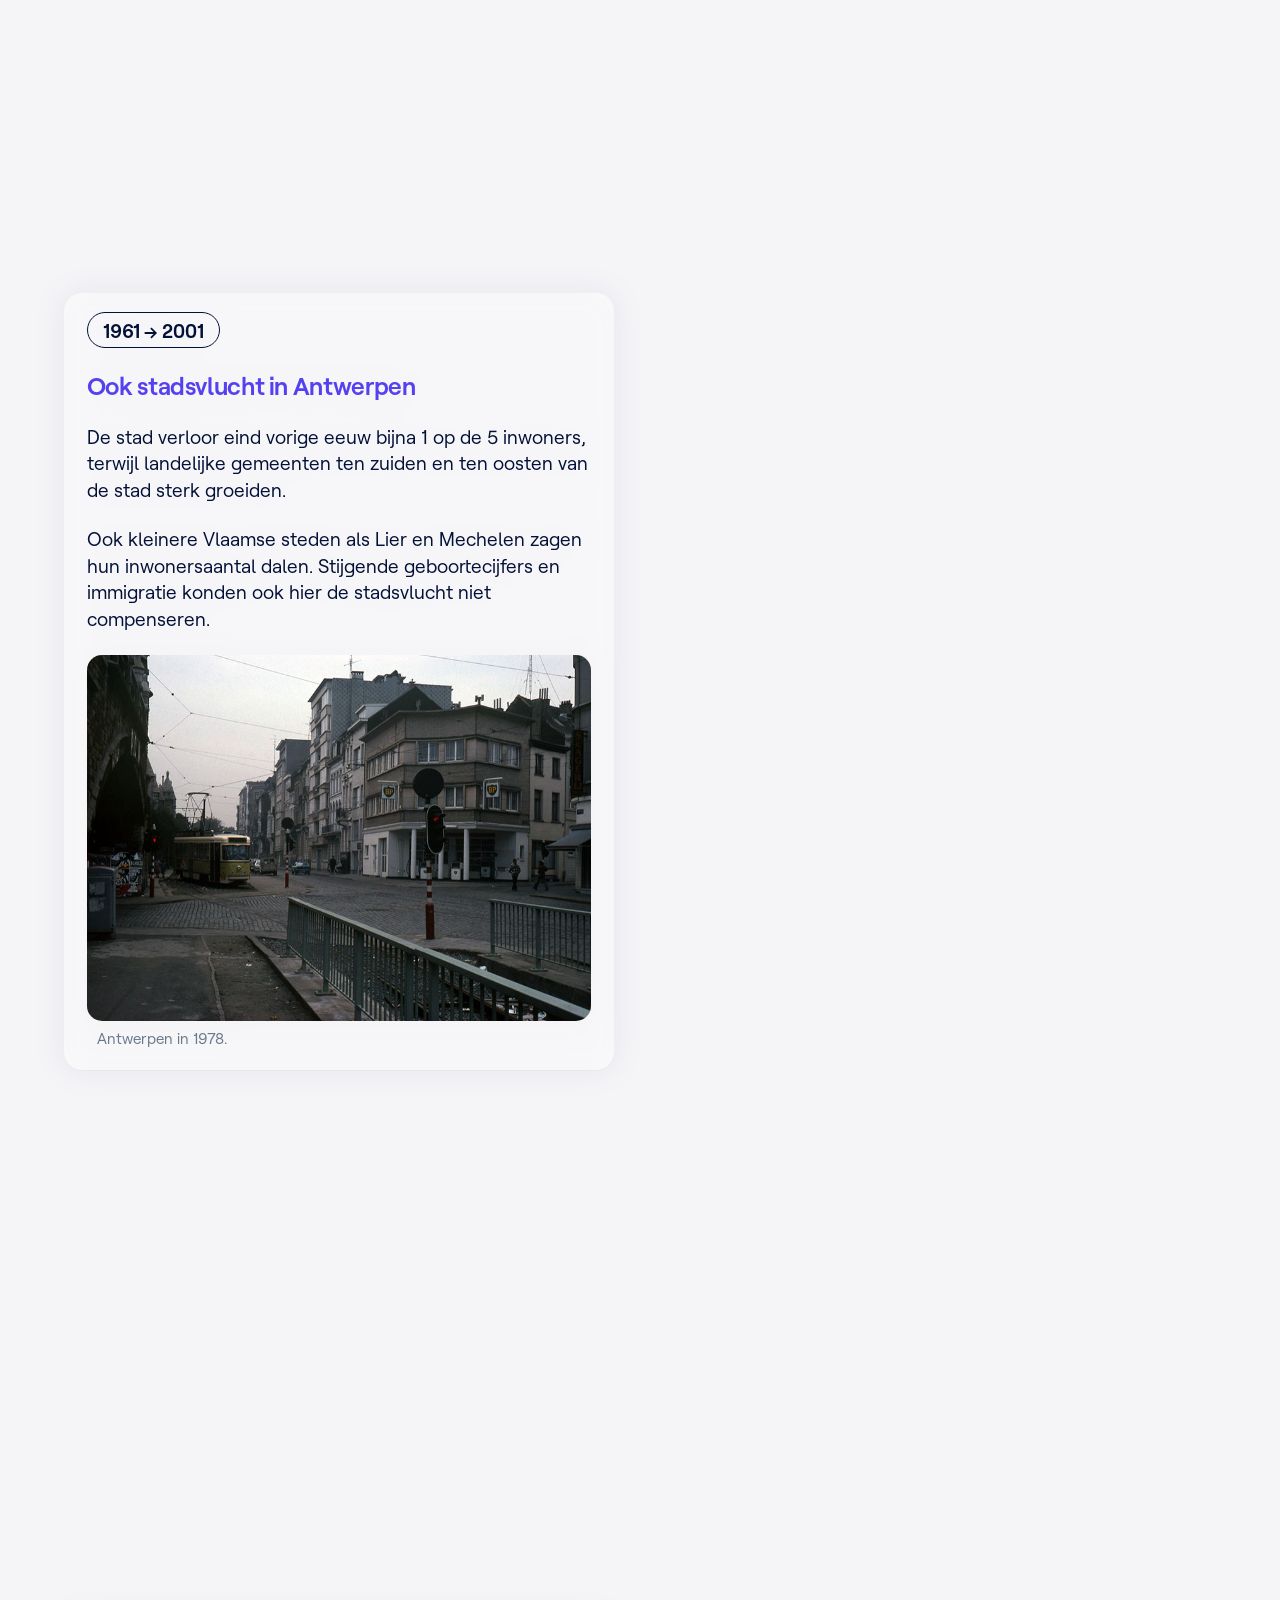
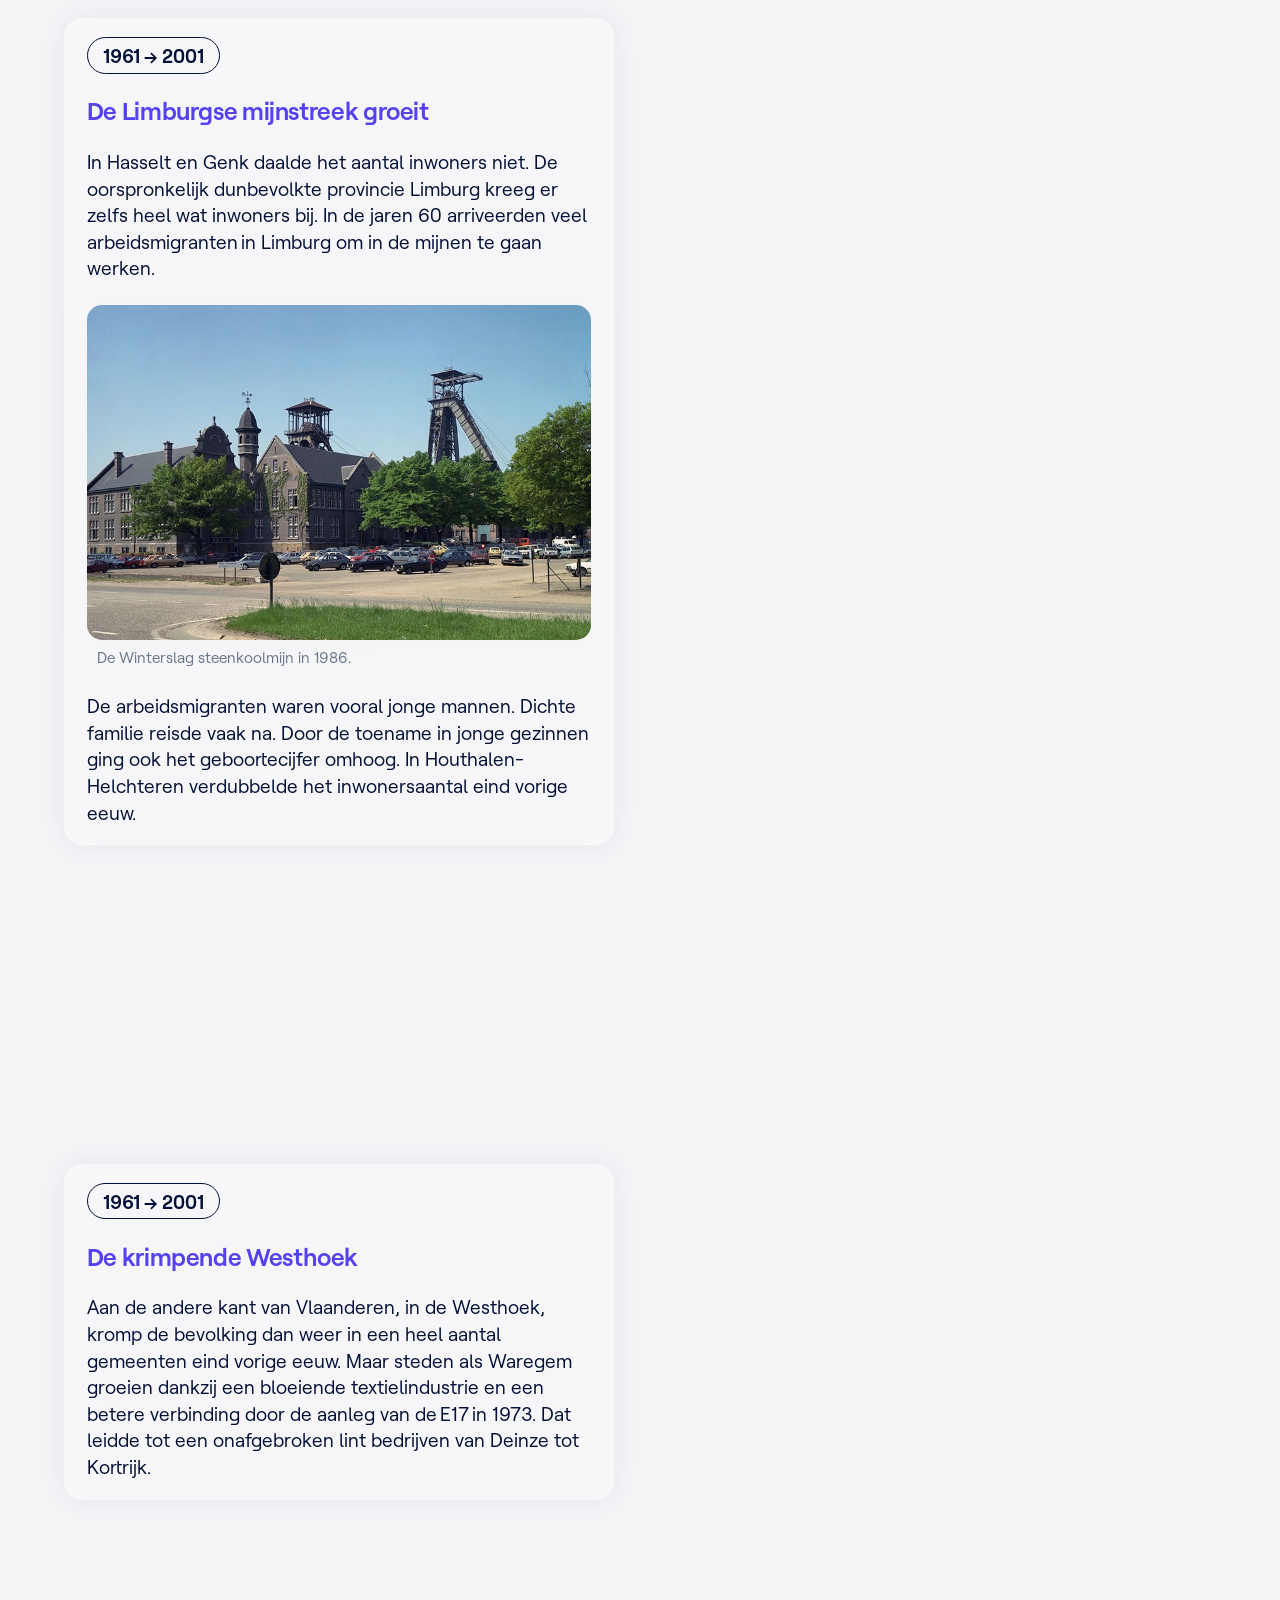
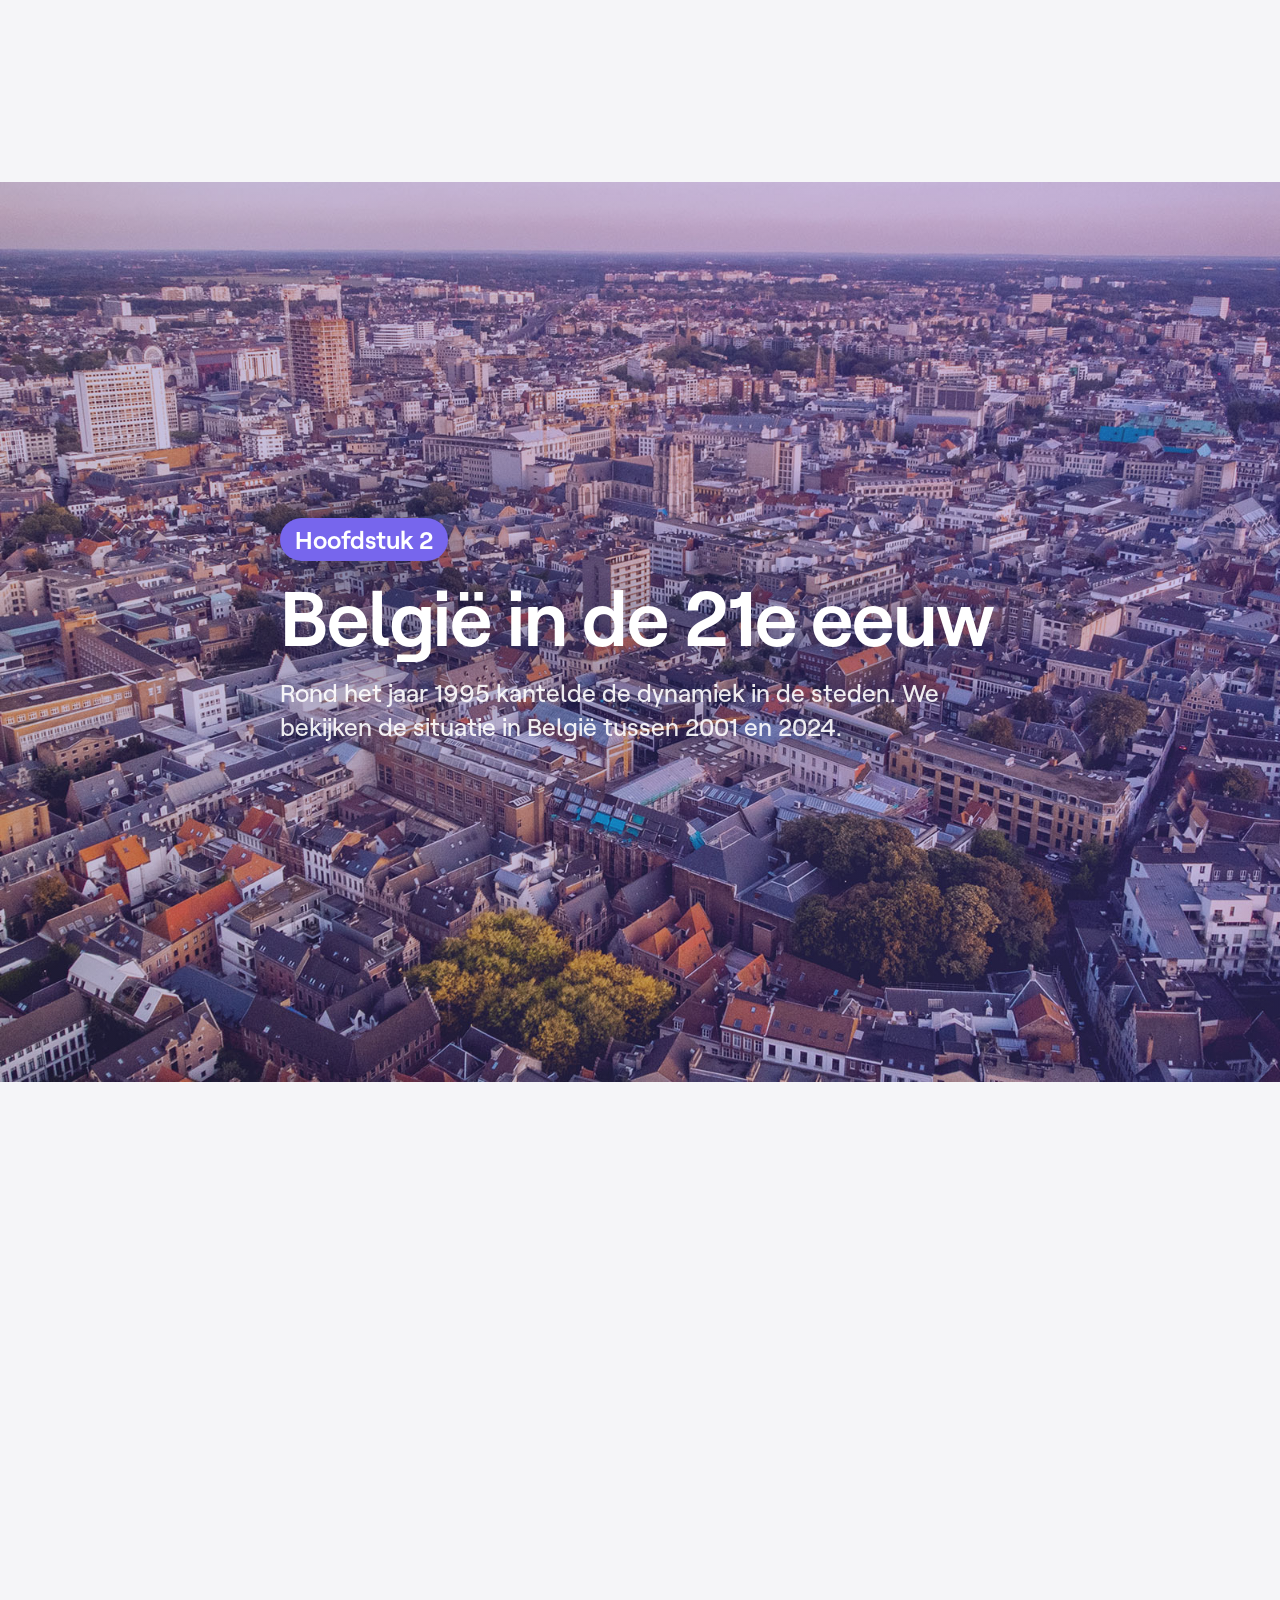
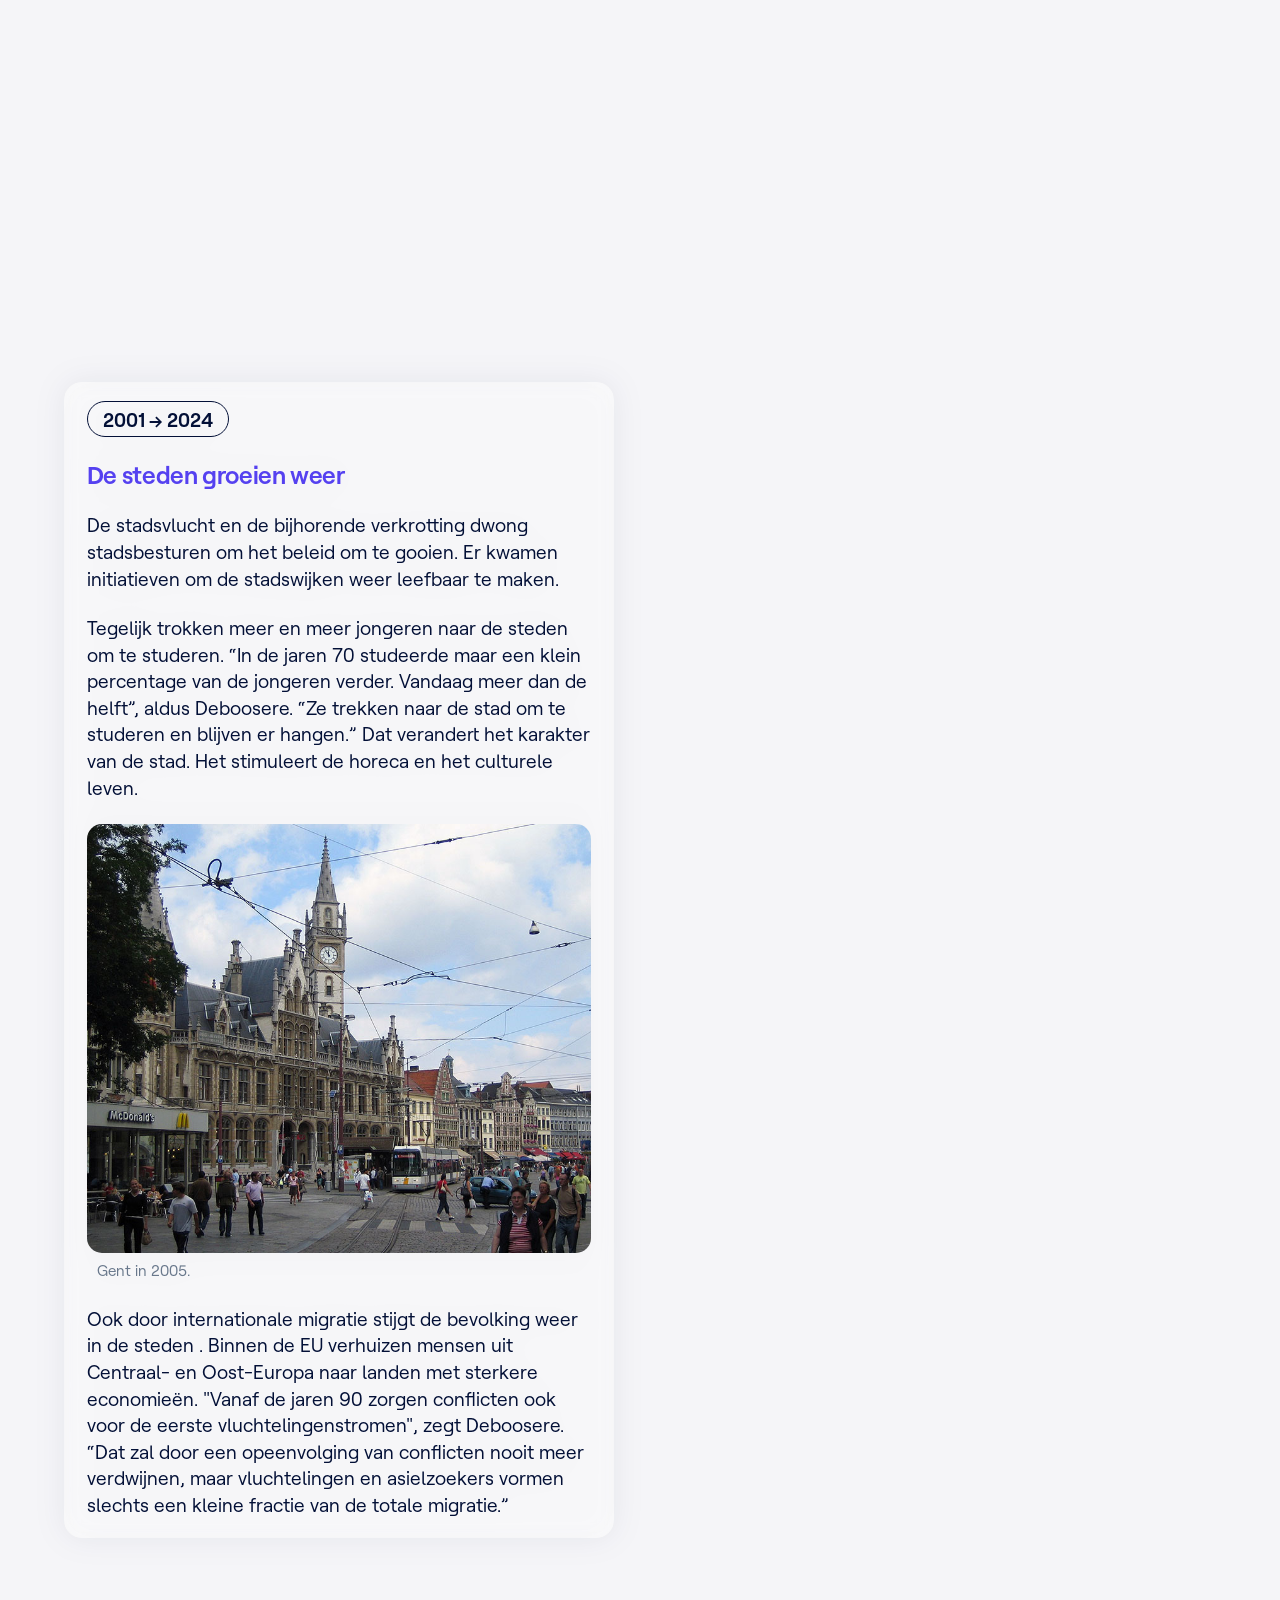
==== commit e7ea9963: "Merge branch 'main' of https://github.com/Bramvd3/europe-population" ====
--- a/index.html
+++ b/index.html
@@ -34,7 +34,7 @@
         <img src="assets/img/logo_wit.svg" alt="VRT NWS">
       </a>
       <h1 class="hero-intro__title shadow-hard">Europees platteland loopt leeg, maar niet in België</h1>
-      <p class="hero-intro__lead shadow-hard">De bevolking nam in bijna elke Belgische gemeente toe de afgelopen 60 jaar. Maar in heel Europa daalt wel in de helft van de gemeenten de bevolking.</p>
+      <p class="hero-intro__lead shadow-hard">De bevolking nam in bijna elke Belgische gemeente toe de afgelopen 60 jaar. Maar in heel Europa verliest wel de helft van de gemeenten inwoners.</p>
       <a href="#article-body" class="hero-intro__chevron" aria-label="Scroll naar het artikel">
         <img src="assets/img/chevrondown.svg" alt="chevron" />
       </a>
@@ -72,40 +72,31 @@
       </div>
       <div class="scrolly__boxes">
         <!-- <div class="scrolly__lead-in" aria-hidden="true"></div> -->
-
+        <div class="scrolly__spacer-half-screen" aria-hidden="true"></div>
         <!-- Step 0 — Europe overview, introduces the colour-scale. -->
         <div class="scrolly__box" data-step="0">
           <div class="scrolly__card">
             <p class="card-kicker">1961 → 2024</p>
-            <h2>Bevolkingsevolutie in kaart</h2>
-            <p>
-              Nieuwe Europese data tonen voor de eerste keer hoe de bevolking sinds 1961 evolueerde in elke gemeente in de Europese Unie, het VK, IJsland, Liechtenstein, Noorwegen en Zwitserland. 
-              VRT NWS dook met de hulp van demografen in de Europese en Belgische cijfers.
-            </p>
-          </div>
-        </div>
-
-        <div class="scrolly__box" data-step="0">
-          <div class="scrolly__card">
-            <p class="card-kicker">1961 → 2024</p>
-            <h2>Kleurenlegende</h2>
-            <p>
-              Op deze kaart kleuren gemeenten met bevolkingsgroei groen en gemeenten met bevolkingsafname rood.
-              We bekijken de bevolkingsevolutie in Europese
-              gemeenten en steden tussen 1961 en 2024 op basis van de <a
-              href="https://data.jrc.ec.europa.eu/dataset/37fcacbf-12e2-4b31-b1af-83117a74b2c7"
-              target="_blank" rel="noopener noreferrer">data van het Joint Research Centre van de Europese Commissie</a>. 
-              De kleurenlegende op basis van groeipercentage vind je hieronder.
+            <h2>Het Europese platteland loopt leeg</h2>
+            <p>
+              België kleurt groen op deze kaart. Dat betekent dat vrijwel alle Belgische gemeenten inwoners gewonnen hebben in de laatste 60 jaar.
+              Maar grote delen van Europa kleuren rood. Die gebieden verloren inwoners.
+            </p>
+            <p>
+              Deze kaart toont op basis van nieuwe data van het Joint Research Centre van de Europese Commissie voor de eerste keer hoe de bevolking 
+              sinds 1961 evolueerde in elke gemeente in de Europese Unie, het VK, IJsland, Liechtenstein, Noorwegen en Zwitserland.
             </p>
             <div id="scrolly-card-legend"></div>
           </div>
         </div>
+
+        <div class="scrolly__spacer-half-screen" aria-hidden="true"></div>
 
         <!-- Chapter 1 — België. -->
         <div class="scrolly__box scrolly__box--chapter chapterback" data-step="1" id="belgie">
           <div class="scrolly__chapter shadow-harder">
             <p class="card-kicker card-kicker--light">Hoofdstuk 1</p>
-            <h2>België</h2>
+            <h2>België in de 20e eeuw</h2>
             <p>
               De Belgische steden kenden eind vorige eeuw een massale
               stadsvlucht. We bekijken de periode tussen 1961 en 2001.
@@ -123,7 +114,7 @@
               De steden kleuren rood. Ze verliezen bevolking.  
               In de jaren 60 en 70 ontvluchtten de Belgen de stad. De 5 grootste Belgische steden: Brussel, Antwerpen, Gent, Luik en Charleroi, 
               zagen eind vorige eeuw gemiddeld een vijfde van hun inwoners vertrekken. 
-              De zware industrie verdwijnt en de oude stadscentra verloederen. 
+              De zware industrie verdwijnt er en de oude stadscentra verloederen. 
               Veel gezinnen wonen in verouderde, krappe huizen zonder modern comfort. 
             </p>
             <p>
@@ -145,10 +136,12 @@
             <p>
               Mensen vestigden zich massaal in randgemeenten rond de stad waar ze werkten. 
               Rond Gent kleuren bijvoorbeeld alle randgemeenten groen. 
-              Dat had gevolgen: de stadsvlucht leidde tot eindeloze files en een wildgroei aan lintbebouwing op oorspronkelijk landelijke wegen. 
-            </p>
-          </div>
-        </div>
+              Dat had gevolgen: de stadsvlucht leidde tot eindeloze files en een wildgroei aan lintbebouwing op tot dan toe landelijke wegen. 
+            </p>
+          </div>
+        </div>
+
+        <div class="scrolly__spacer-half-screen" aria-hidden="true"></div>
 
         <!-- Step 10 — Aalst / Wetteren / Mechelen / Tienen. -->
         <div class="scrolly__box" data-step="4">
@@ -176,7 +169,7 @@
             <p>
               Brussel, Etterbeek, Elsene en Sint-Gillis verloren elk
               minstens een vijfde van hun inwoners.
-              Naast de stadsvlucht, speelde ook de leeftijd van de inwoners.
+              Vooral jonge inwoners trekken weg.
               “Brussel was in
               de jaren 80 het oudste gewest met de oudste bevolking van het land”, zegt
               Deboosere. “Tot 1985 waren daardoor zelfs meer overlijdens dan
@@ -190,12 +183,14 @@
             <div class="step-charts" data-ids="BRU_REGION" data-end="2001"></div>
             <p>
               Vanaf 1968 wordt in Waals-Brabant de nieuwe universiteitsstad Louvain-la-Neuve gebouwd. 
-              Een nieuwe stad op een plaats waar niemand woonde, kende uiteraard een explosieve groei. 
+              Een nieuwe stad op een plaats waar nauwelijks iemand woonde, kende uiteraard een explosieve groei. 
               Ook de gemeenten errond verdubbelen in die periode hun inwonersaantal. 
             </p>
             <div class="step-charts" data-ids="BE_25121" data-end="2001"></div>
           </div>
         </div>
+
+        <div class="scrolly__spacer-half-screen" aria-hidden="true"></div>
 
         <!-- Step 12 — Hetzelfde verhaal in Antwerpen. -->
         <div class="scrolly__box" data-step="6">
@@ -217,6 +212,8 @@
             </div>
           </div>
         </div>
+
+        <div class="scrolly__spacer-half-screen" aria-hidden="true"></div>
 
         <!-- Step 13 — Limburg + Houthalen-Helchteren chart. -->
         <div class="scrolly__box" data-step="7">
@@ -233,7 +230,7 @@
               <span class="caption">De Winterslag steenkoolmijn in 1986.</span>
             </div>
             <p>              
-              De migrantarbeiders waren vooral jonge mannen. 
+              De arbeidsmigranten waren vooral jonge mannen. 
               Dichte familie reisde vaak na. Door de toename in jonge gezinnen ging ook het geboortecijfer omhoog. 
               In Houthalen-Helchteren verdubbelde het inwonersaantal eind vorige eeuw. 
             </p>
@@ -247,8 +244,8 @@
             <p class="card-kicker">1961 → 2001</p>
             <h2>De krimpende Westhoek</h2>
             <p>
-              Aan de andere kant van Vlaanderen, in de Westhoek kromp de bevolking dan weerin een heel aantal gemeenten eind vorige eeuw. 
-              Steden als Waregem groeien dan weer dankzij een bloeiende textielindustrie en een betere verbinding door de aanleg van de E17 in 1973. 
+              Aan de andere kant van Vlaanderen, in de Westhoek, kromp de bevolking dan weer in een heel aantal gemeenten eind vorige eeuw. 
+              Maar steden als Waregem groeien dankzij een bloeiende textielindustrie en een betere verbinding door de aanleg van de E17 in 1973. 
               Dat leidde tot een onafgebroken lint bedrijven van Deinze tot Kortrijk.  
             </p>
           </div>
@@ -258,7 +255,7 @@
         <div class="scrolly__box scrolly__box--chapter chapterback " data-step="9" id="de-21e-eeuw">
           <div class="scrolly__chapter shadow-harder">
             <p class="card-kicker card-kicker--light">Hoofdstuk 2</p>
-            <h2>De 21e eeuw</h2>
+            <h2>België in de 21e eeuw</h2>
             <p>
               Rond het jaar 1995 kantelde de dynamiek in de steden. We bekijken
               de situatie in België tussen 2001 en 2024.
@@ -273,12 +270,12 @@
             <p class="card-kicker">2001 → 2024</p>
             <h2>De steden groeien weer</h2>
             <p>
-              De stadsvlucht en bijhorende verkrotting dwong stadsbesturen om het beleid om te gooien. 
+              De stadsvlucht en de bijhorende verkrotting dwong stadsbesturen om het beleid om te gooien. 
               Er kwamen initiatieven om de stadswijken weer leefbaar te maken. 
             </p>
             <p>
               Tegelijk trokken meer en meer jongeren naar de steden om te studeren. 
-              “In de jaren 70 studeerde een klein percentage van de jongeren verder. Vandaag meer dan de helft”, aldus Deboosere. 
+              “In de jaren 70 studeerde maar een klein percentage van de jongeren verder. Vandaag meer dan de helft”, aldus Deboosere. 
               “Ze trekken naar de stad om te studeren en blijven er hangen.” Dat verandert het karakter van de stad. 
               Het stimuleert de horeca en het culturele leven. 
             </p>
@@ -290,7 +287,7 @@
               Ook door internationale migratie stijgt de bevolking weer in de steden . 
               Binnen de EU verhuizen mensen uit Centraal- en Oost-Europa naar landen met sterkere economieën. 
               "Vanaf de jaren 90 zorgen conflicten ook voor de eerste vluchtelingenstromen", zegt Deboosere. 
-              “Dat zal door een opeenvolging van conflicten nooit meer verdwijnen, maar vluchtelingen en asielzoekers vormen slechts een kleine fractie van de totale migratie.”. 
+              “Dat zal door een opeenvolging van conflicten nooit meer verdwijnen, maar vluchtelingen en asielzoekers vormen slechts een kleine fractie van de totale migratie.”
             </p>
           </div>
         </div>
@@ -303,7 +300,7 @@
             <p class="card-kicker">2001 → 2024</p>
             <h2>De knik in de grafiek</h2>
             <p>
-              De steden groeien sinds 2001 weer. Op deze grafieken zie je hoe de bevolkingsdaling ronde eeuwwisseling keert in Brussel, Antwerpen en Gent.  
+              De steden groeien sinds 2001 weer. Op deze grafieken zie je hoe rond de eeuwwisseling de bevolking weer stijgt in Brussel, Antwerpen en Gent.  
             </p>
             <div class="step-charts" data-ids="BRU_REGION,BE_11002,BE_44021" data-knik="true"></div>
           </div>
@@ -335,11 +332,11 @@
             <h2>Druk op de woningmarkt</h2>
             <p>
               In alle Belgische grootsteden veroorzaakt de bevolkingsgroei een enorme druk op de woningmarkt, volgens Deboosere: 
-              “Vooral op de onderkant van de woningmarkt ontstaat grote druk met buitensporige prijzen. Maar ook ruimere woningen met tuin worden duurder.”  
+              “Vooral aan de onderkant van de woningmarkt ontstaat grote druk met buitensporige prijzen. Maar ook ruimere woningen met tuin worden duurder.”  
               De hoge prijzen jagen mensen weg uit de stad. De uitstroom blijft dus bestaan, maar wordt door migratie gecompenseerd.
             </p>
             <p>
-              "Brussel had in 1995 948.000 inwoners", aldus Deboosere. "Er zijn sindsdien 300.000 inwoners bijgekomen. Er worden nog heel wat nieuwe appartementen gebouwd,
+              "In 1995 had Brussel 948.000 inwoners", aldus Deboosere. "Er zijn sindsdien 300.000 inwoners bijgekomen. Er worden nog heel wat nieuwe appartementen gebouwd,
                maar die richten zich vooral tot hogere inkomens en tweeverdieners."
             </p>
             <div class="img-article">
@@ -373,22 +370,26 @@
           </div>
         </div>
 
+        <div class="scrolly__spacer-half-screen" aria-hidden="true"></div>
+
         <!-- Step 14 — Veel nieuwe inwoners in historische arbeiderssteden (Aalst/Ninove/Tienen + Denderleeuw). -->
         <div class="scrolly__box" data-step="14">
           <div class="scrolly__card scrolly__card--charts">
             <p class="card-kicker">2001 → 2024</p>
-            <h2>Nieuwe inwoners in historische arbeiderssteden</h2>
-            <p>
-              Die woningdruk in de grootsteden zorgde ook voor groei in arbeiderssteden zoals Aalst, Ninove en Tienen, waar veel leegstaande arbeiderswoningen waren. 
+            <h2>Nieuwe inwoners in arbeiderssteden</h2>
+            <p>
+              Die woningdruk in de grootsteden zorgde ook voor groei in historische arbeiderssteden zoals Aalst, Ninove en Tienen, waar veel leegstaande arbeiderswoningen waren. 
               "Mensen die verdrongen werden uit de woningmarkt in Brussel konden daar een huisje kopen met een goedkopere afbetaling dan de huur die ze in Brussel zouden betalen", aldus Deboosere. 
               "Het zijn vaak mensen zonder auto die nog vlot in Brussel willen geraken."
             </p>
             <p>
-              Kleinere gemeenten met een snelle treinverbinding met Brussel, zoals Denderleeuw groeien daardoor ook. Het is de grootste stijger van Oost-Vlaanderen sinds 2001.
+              Kleinere gemeenten met een snelle treinverbinding met Brussel, zoals Denderleeuw groeien daardoor ook. Die gemeente is de grootste stijger van Oost-Vlaanderen sinds 2001.
             </p>
             <div class="step-charts" data-ids="BE_41011" data-start="2001"></div>
           </div>
         </div>
+
+        <div class="scrolly__spacer-half-screen" aria-hidden="true"></div>
 
         <!-- Step 20 — De allersnelste groeiers (Luxemburgse grens). -->
         <div class="scrolly__box" data-step="15">
@@ -396,9 +397,9 @@
             <p class="card-kicker">2001 → 2024</p>
             <h2>Economische aantrekking van Luxemburg</h2>
             <p>
-              De enige 2 gemeenten die nog sneller groeiden dan Brussel
-              liggen dicht bij de grens met het Groothertogdom Luxemburg.
-              Je ziet daar duidelijk een zone van groene, sterkgroeiende gemeenten.
+              De enige 2 Belgische gemeenten die nog sneller groeiden dan Brussel zijn Léglise en Vaux-sur-Sûre.
+              Ze liggen dicht bij de grens met het Groothertogdom Luxemburg waar de bevolking ook sterk toeneemt.
+              Je ziet aan de grens met het Groothertogdom duidelijk een zone van groene, sterkgroeiende gemeenten.
               Belgen en Luxemburgers vestigden zich in de oorspronkelijk landelijke gemeenten
               om goedkoper te wonen en maar toch nog vlot te kunnen pendelen naar het werk in het
               Groothertogdom.
@@ -410,11 +411,11 @@
         <div class="scrolly__box" data-step="16">
           <div class="scrolly__card">
             <p class="card-kicker">2001 → 2024</p>
-            <h2>De Westhoek stagneert</h2>
-            <p>
-              In de Westhoek kleuren nog altijd een paar gemeenten lichtrood. 
-              Veel van de meest dunbevolkte gemeenten van Vlaanderen liggen in de regio. 
-              Van de nog maar weinige Belgische gemeenten die niet groeien, vind je er veel in het "verste hoekje van Vlaanderen". 
+            <h2>De Westhoek houdt stand</h2>
+            <p>
+              In de vorige eeuw verloor de Westhoek nog inwoners, maar nu stabiliseert ook de meest dunbevolkte regio van Vlaanderen.
+              Het "verste hoekje van Vlaanderen" heeft wel nog steeds 3 gemeenten die inwoners verliezen.
+
             </p>
             <div class="img-article">
               <img src="assets/img/noordschote-2010.jpg" alt="Noordschote (Lo-Reninge) in 2010" />
@@ -429,8 +430,8 @@
             <p class="card-kicker">2001 → 2024</p>
             <h2>De Belgische bevolking groeit bijna overal</h2>
             <p>
-              We zien in deze periode nog maar weinig rood op de kaart van België. Sinds 2001 zijn er amper nog
-              Belgische gemeenten met een dalende bevolking dus.
+              We zien in deze periode nog maar weinig rood op de kaart van België. Sinds 2001 zijn er dus amper nog
+              Belgische gemeenten met een dalende bevolking.
             </p>
           </div>
         </div>
@@ -476,6 +477,7 @@
           </div>
         </div>
 
+        <div class="scrolly__spacer-half-screen" aria-hidden="true"></div>
         <!-- Step 19 — Heel Europa / Iberisch Schiereiland. -->
         <div class="scrolly__box" data-step="21">
           <div class="scrolly__card">
@@ -496,6 +498,8 @@
           </div>
         </div>
 
+        <div class="scrolly__spacer-half-screen" aria-hidden="true"></div>
+
         <!-- Step 20 — Frankrijk + diagonale du vide. -->
         <div class="scrolly__box" data-step="22">
           <div class="scrolly__card">
@@ -525,7 +529,7 @@
               Oost-Europese landen zien hun platteland niet alleen door een trek naar de steden leeglopen maar ook door emigratie naar het buitenland.
               Sinds begin deze eeuw kunnen mensen in de Europese Unie
               makkelijker verhuizen naar een andere lidstaat.
-              Oost-Europese landen zoals Roemenië, Bulgarije 
+              Oost-Europese landen zoals Roemenië en Bulgarije 
               zien daardoor jaar na jaar inwoners vertrekken.
             </p>
           </div>
@@ -544,6 +548,8 @@
             </p>
           </div>
         </div>
+
+        <div class="scrolly__spacer-half-screen" aria-hidden="true"></div>
 
         <!-- Step 23 — Duitsland. -->
         <div class="scrolly__box" data-step="25">
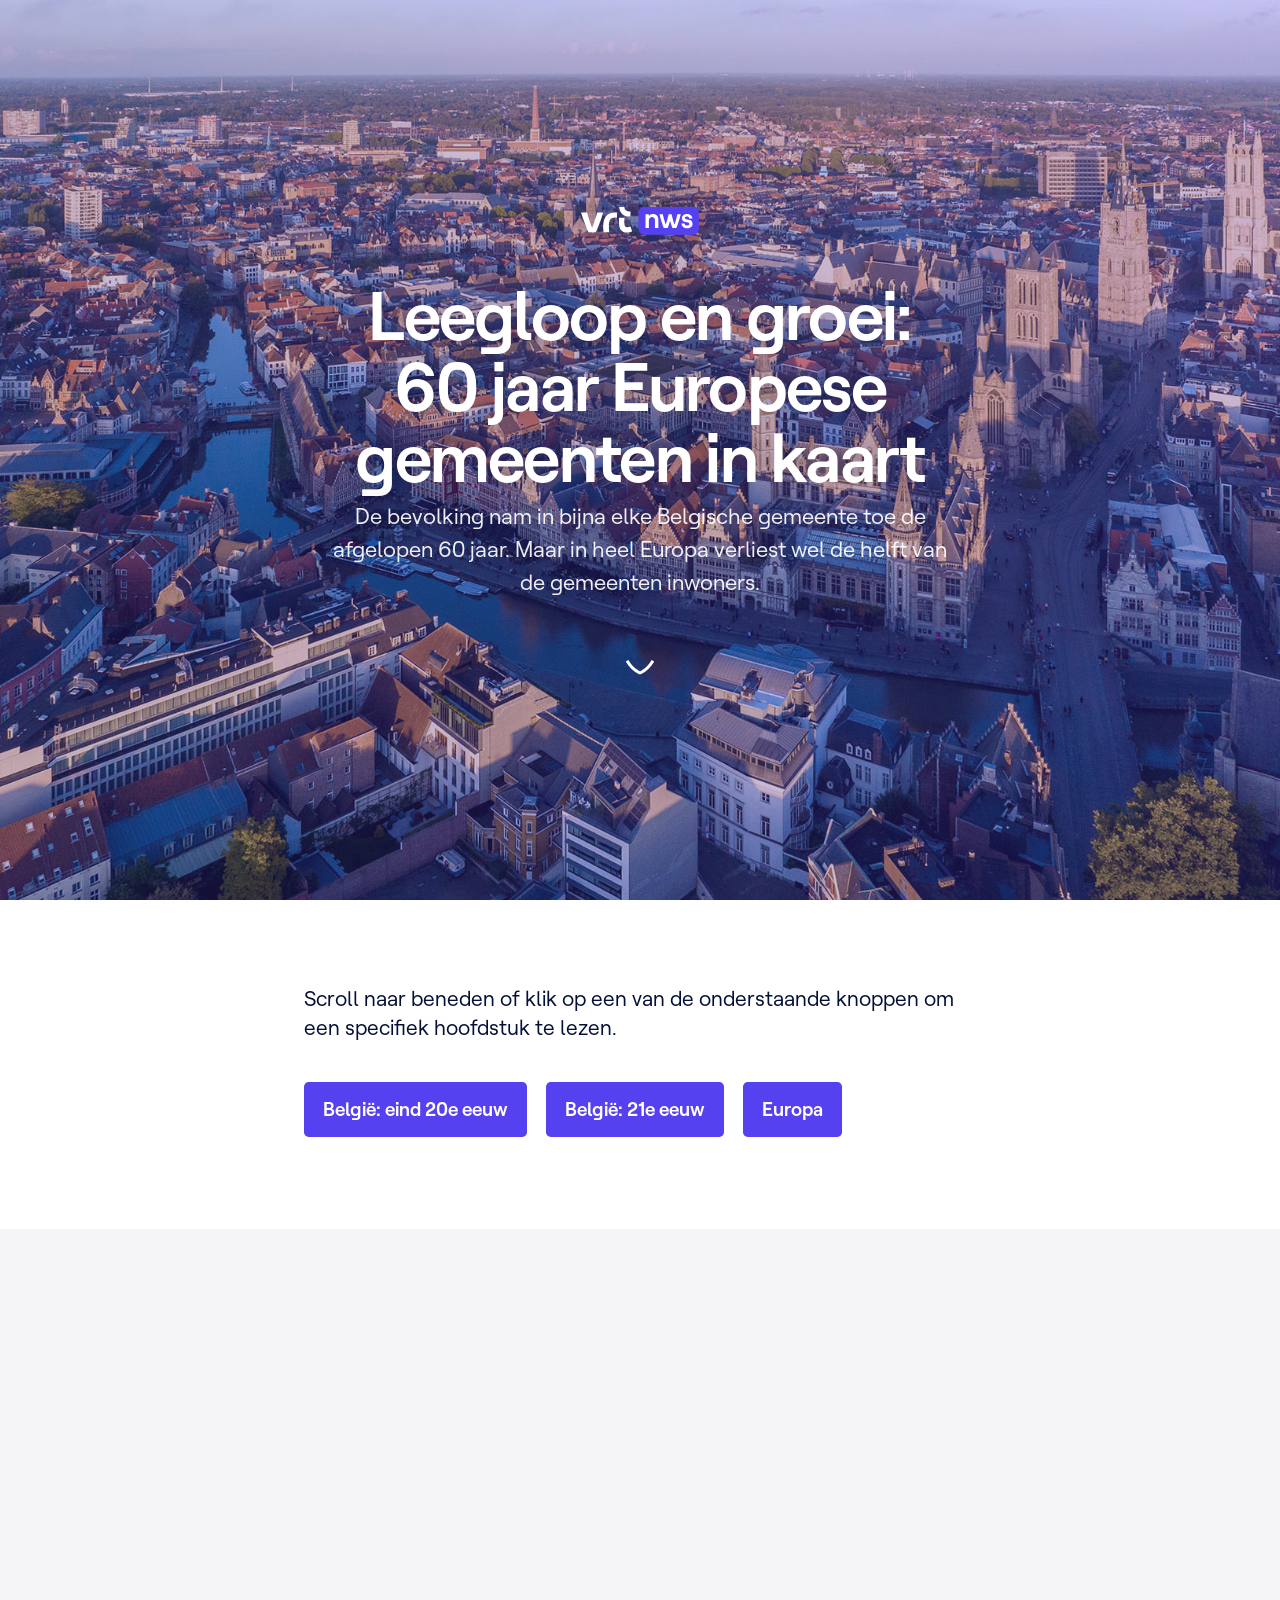
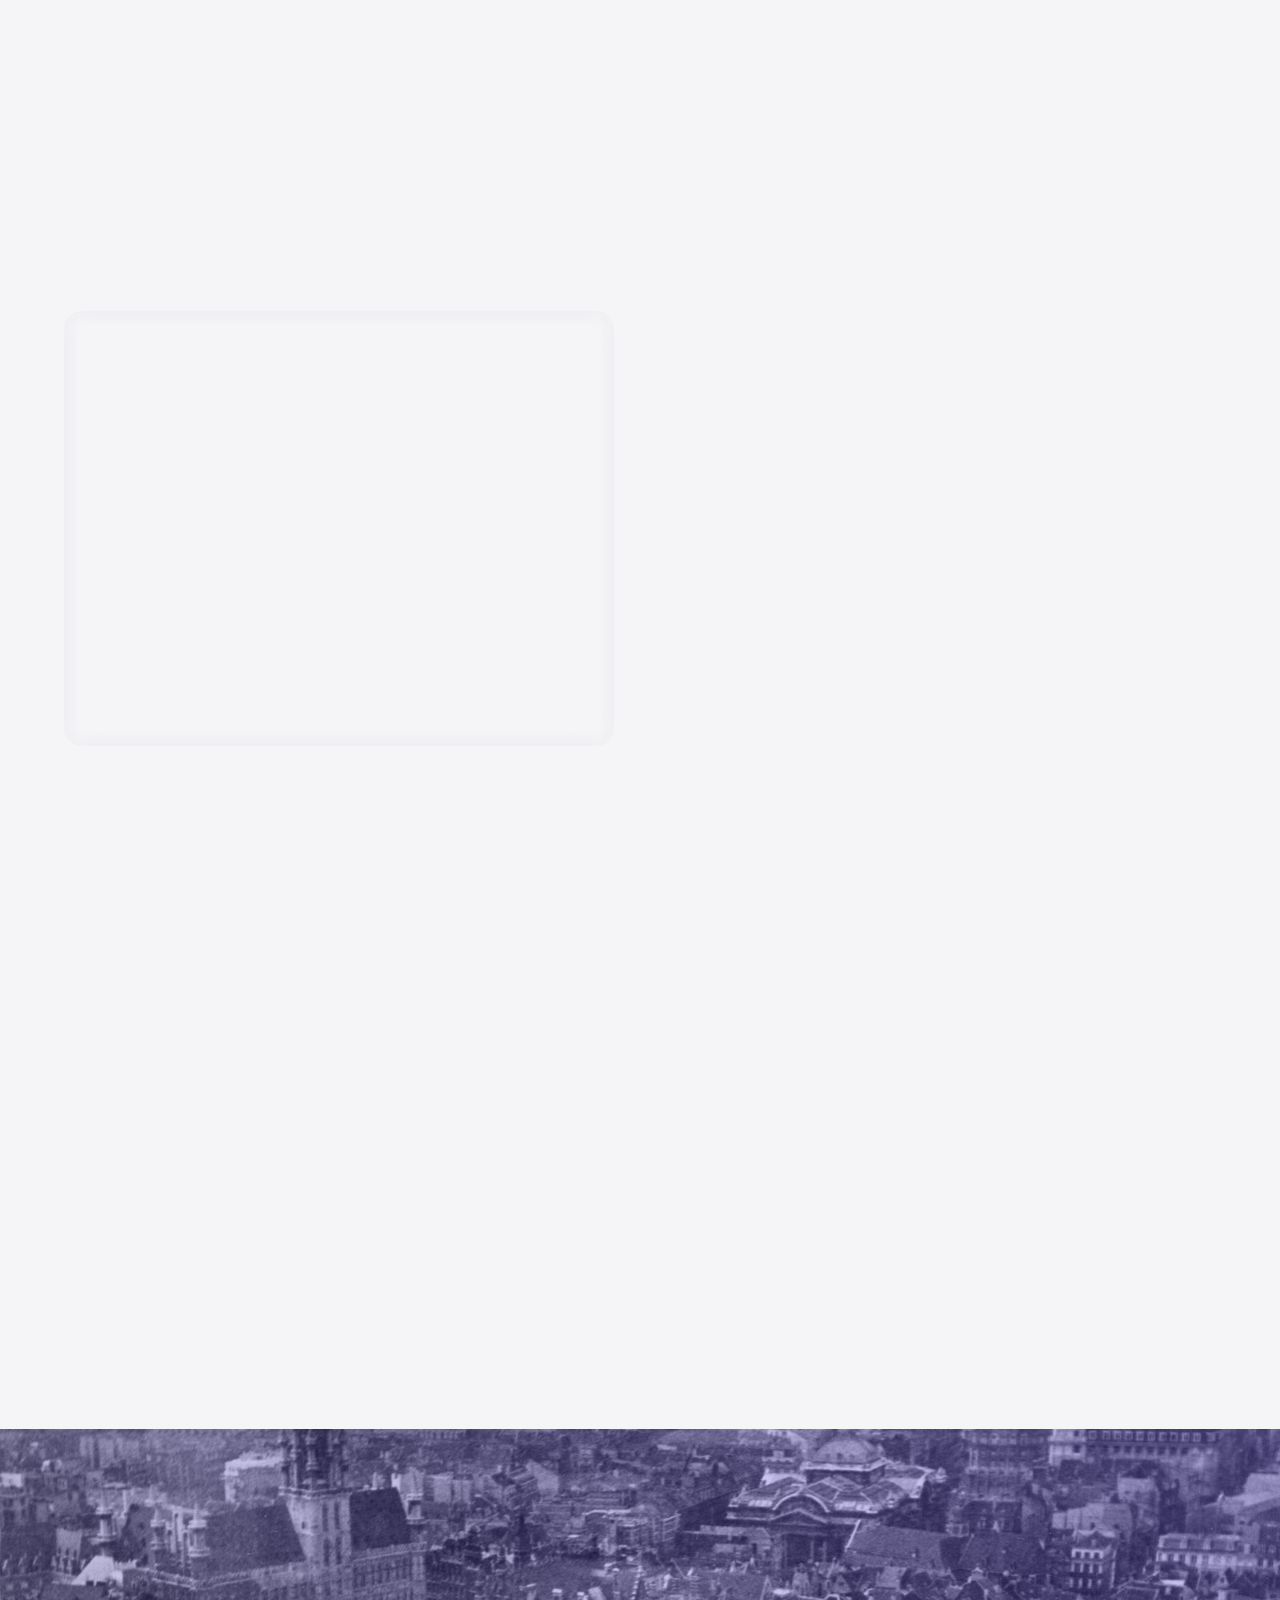
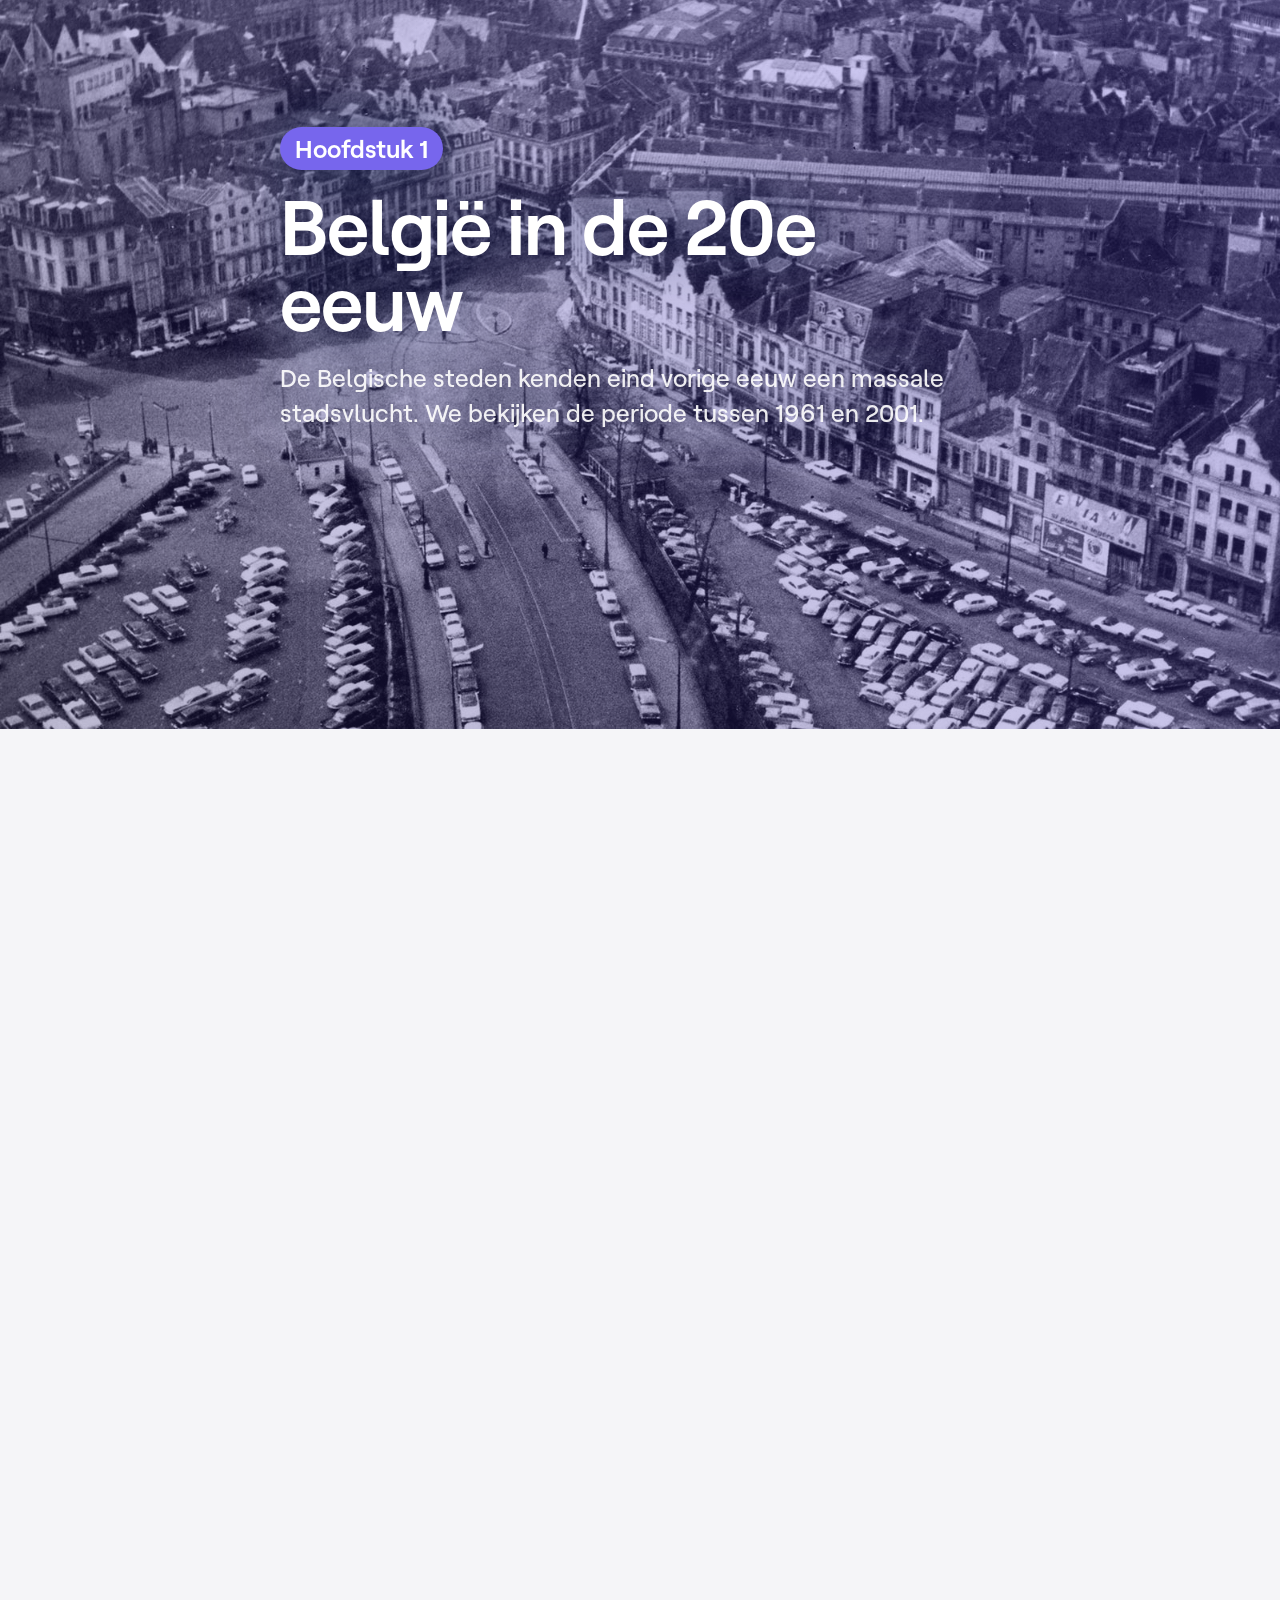
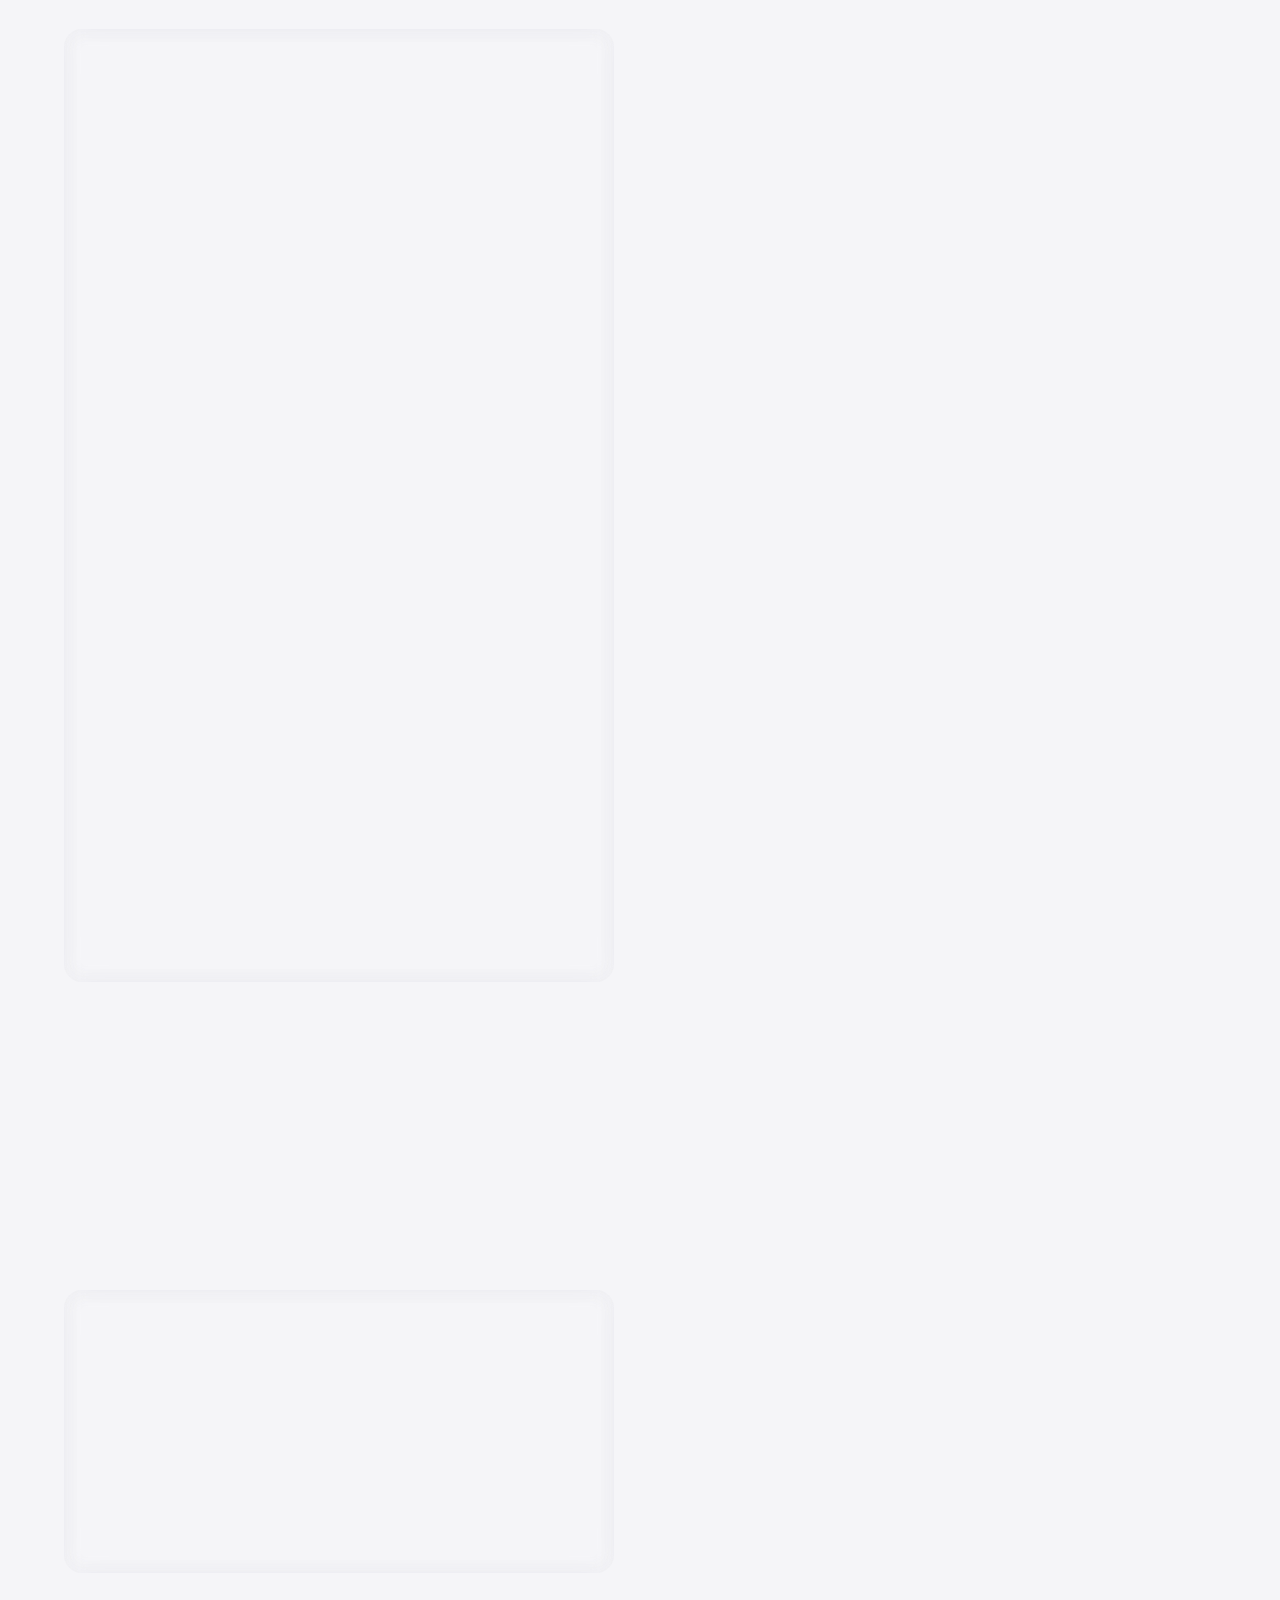
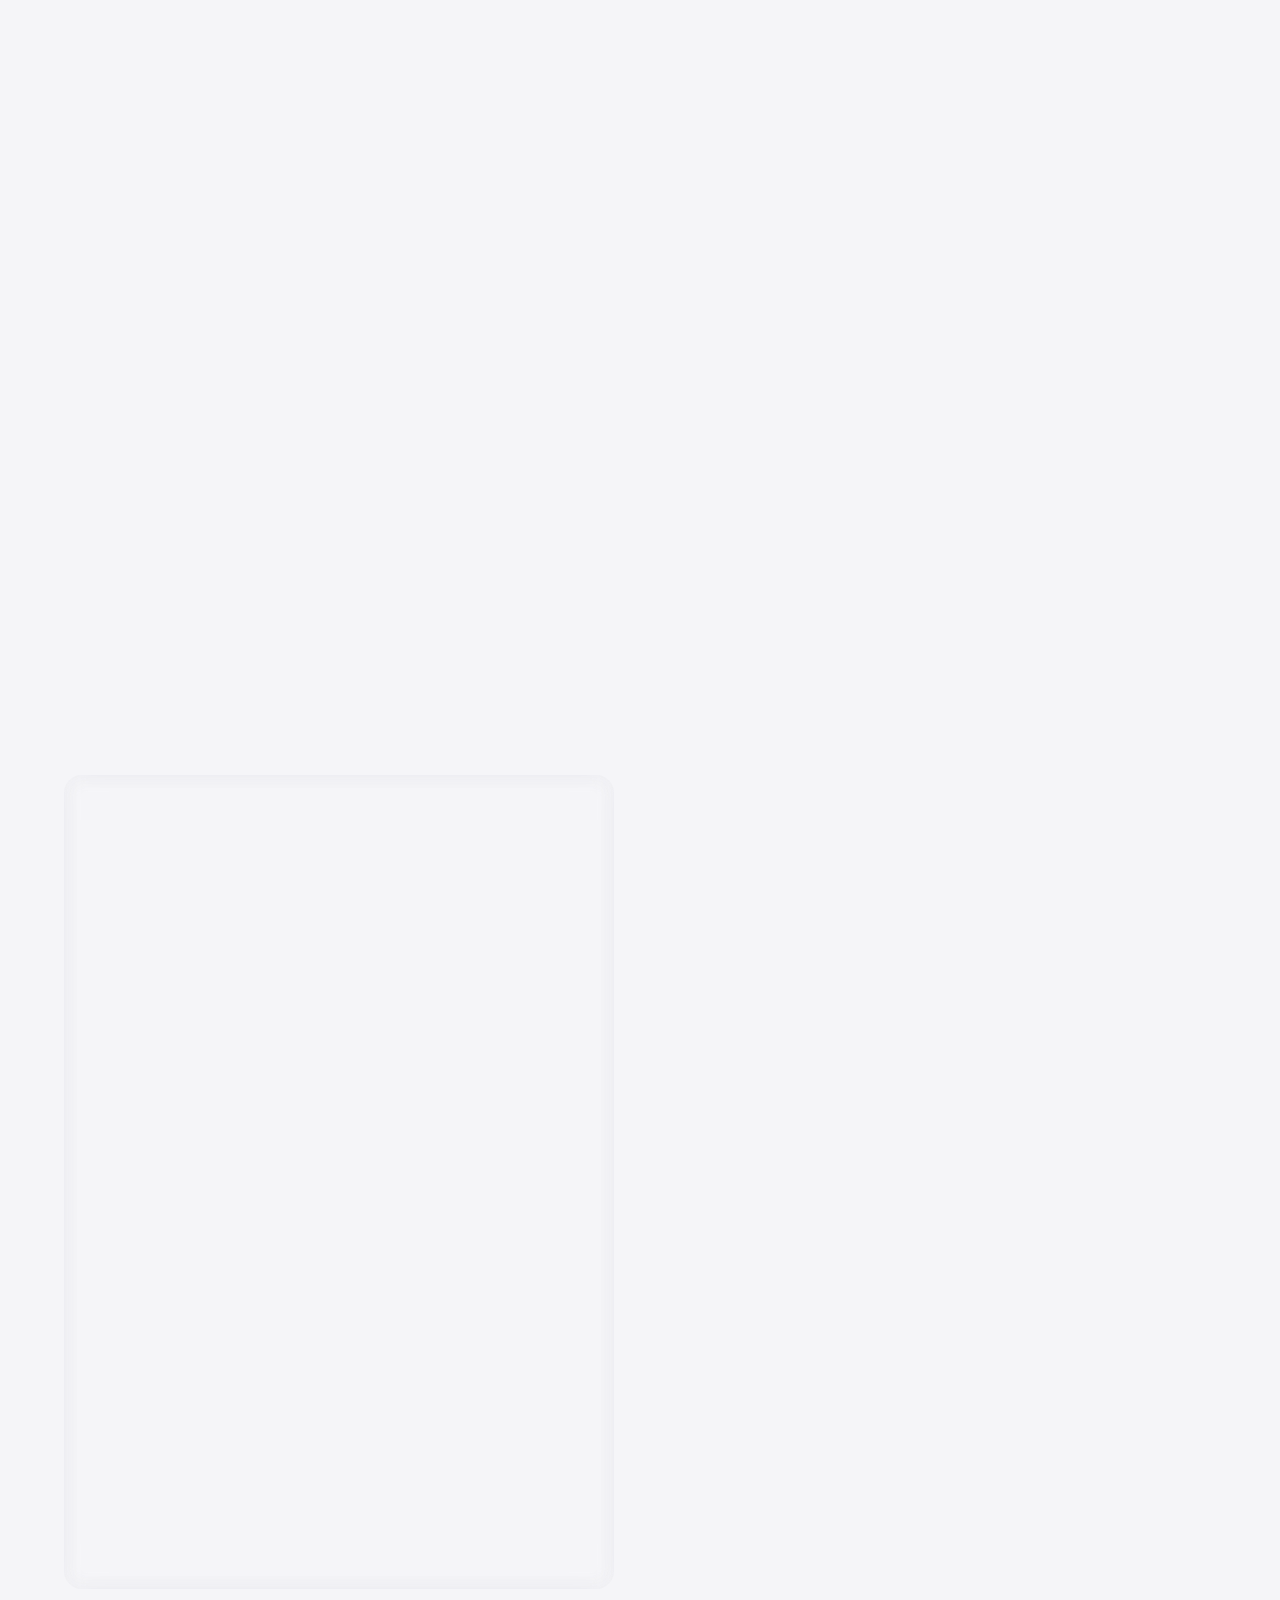
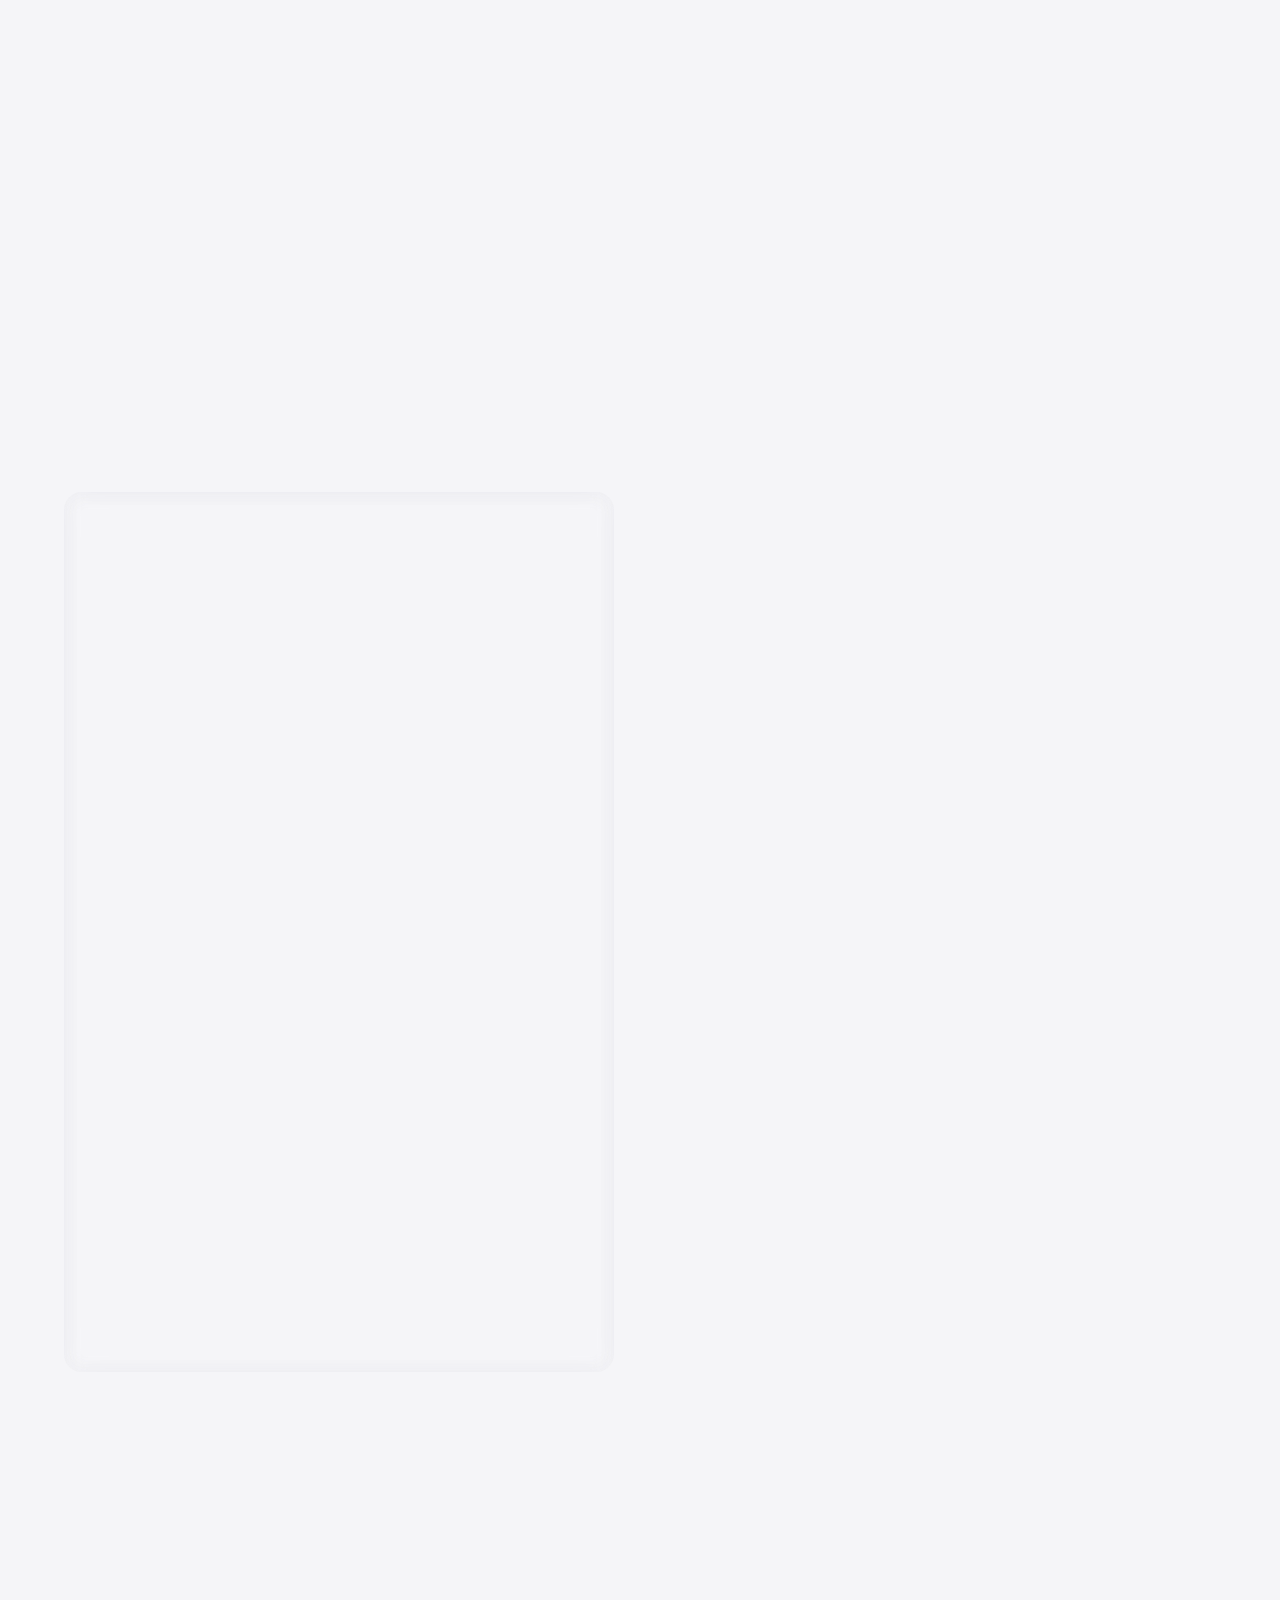
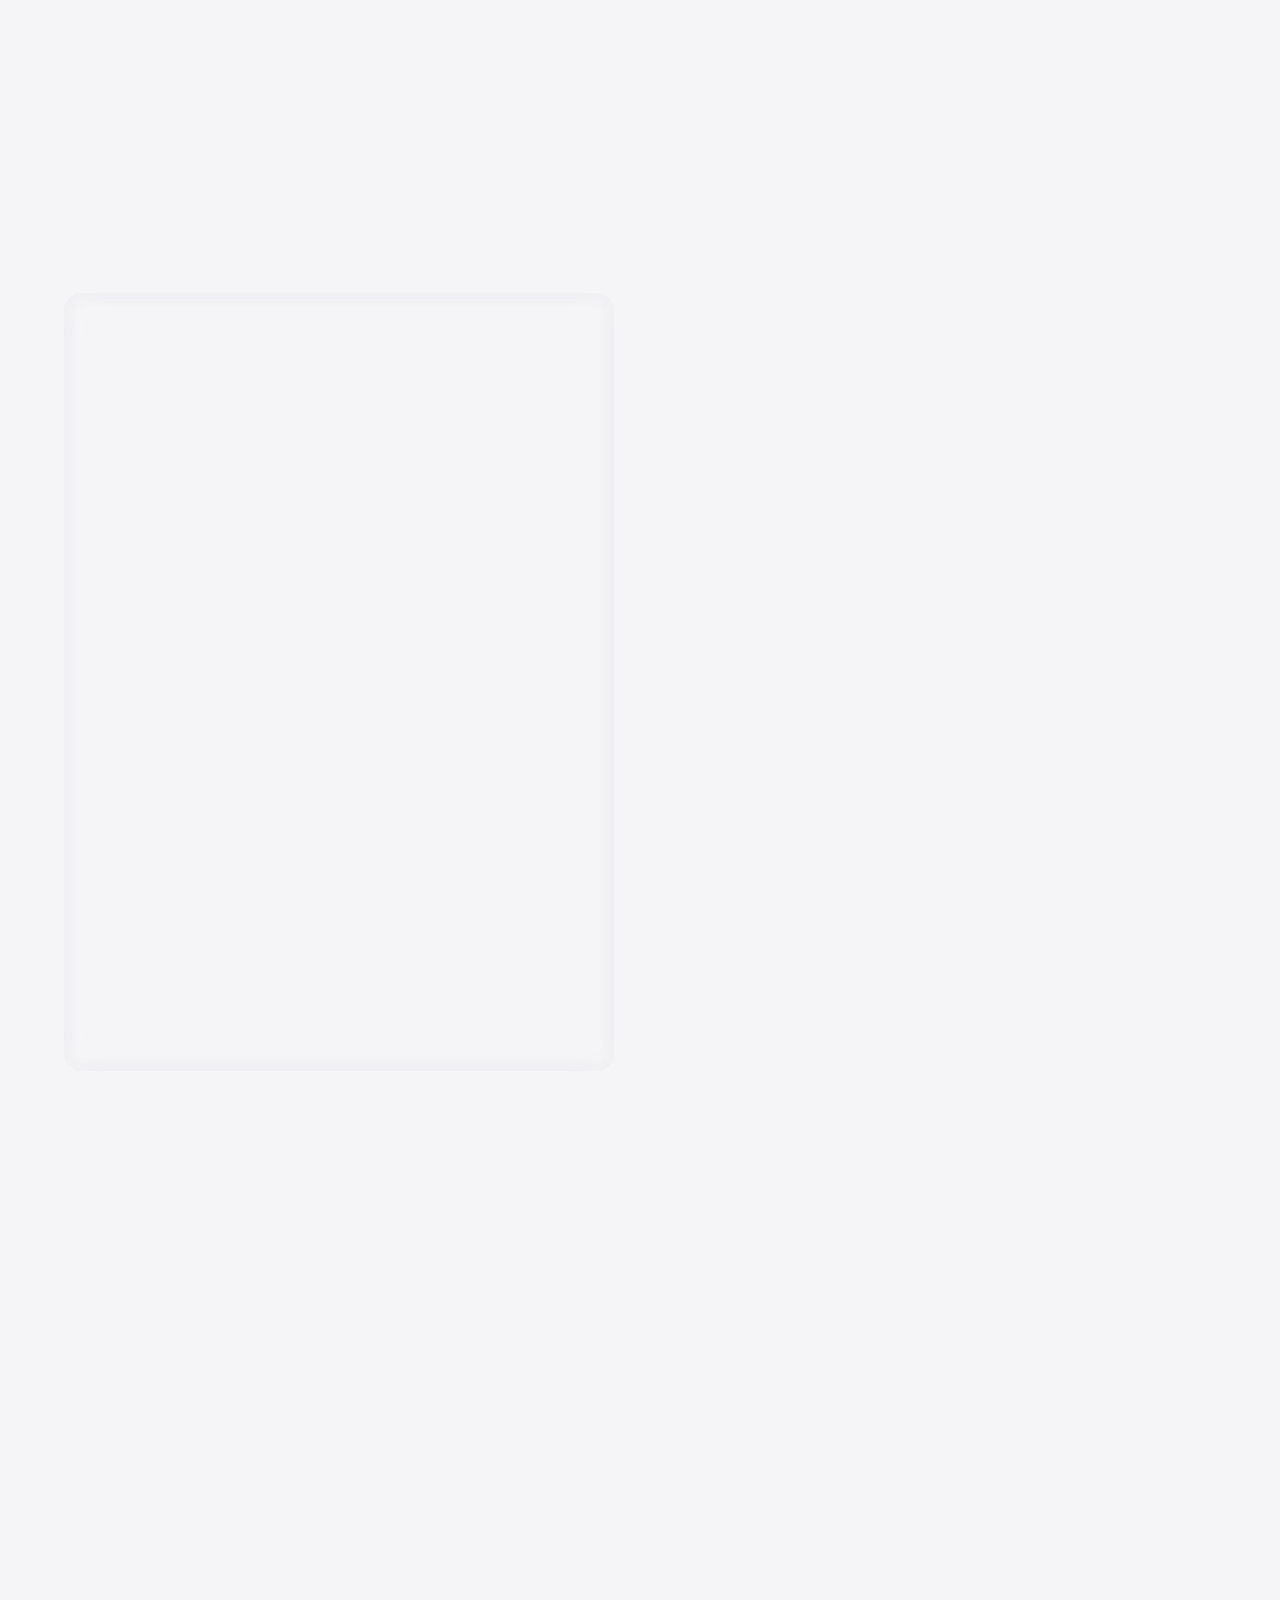
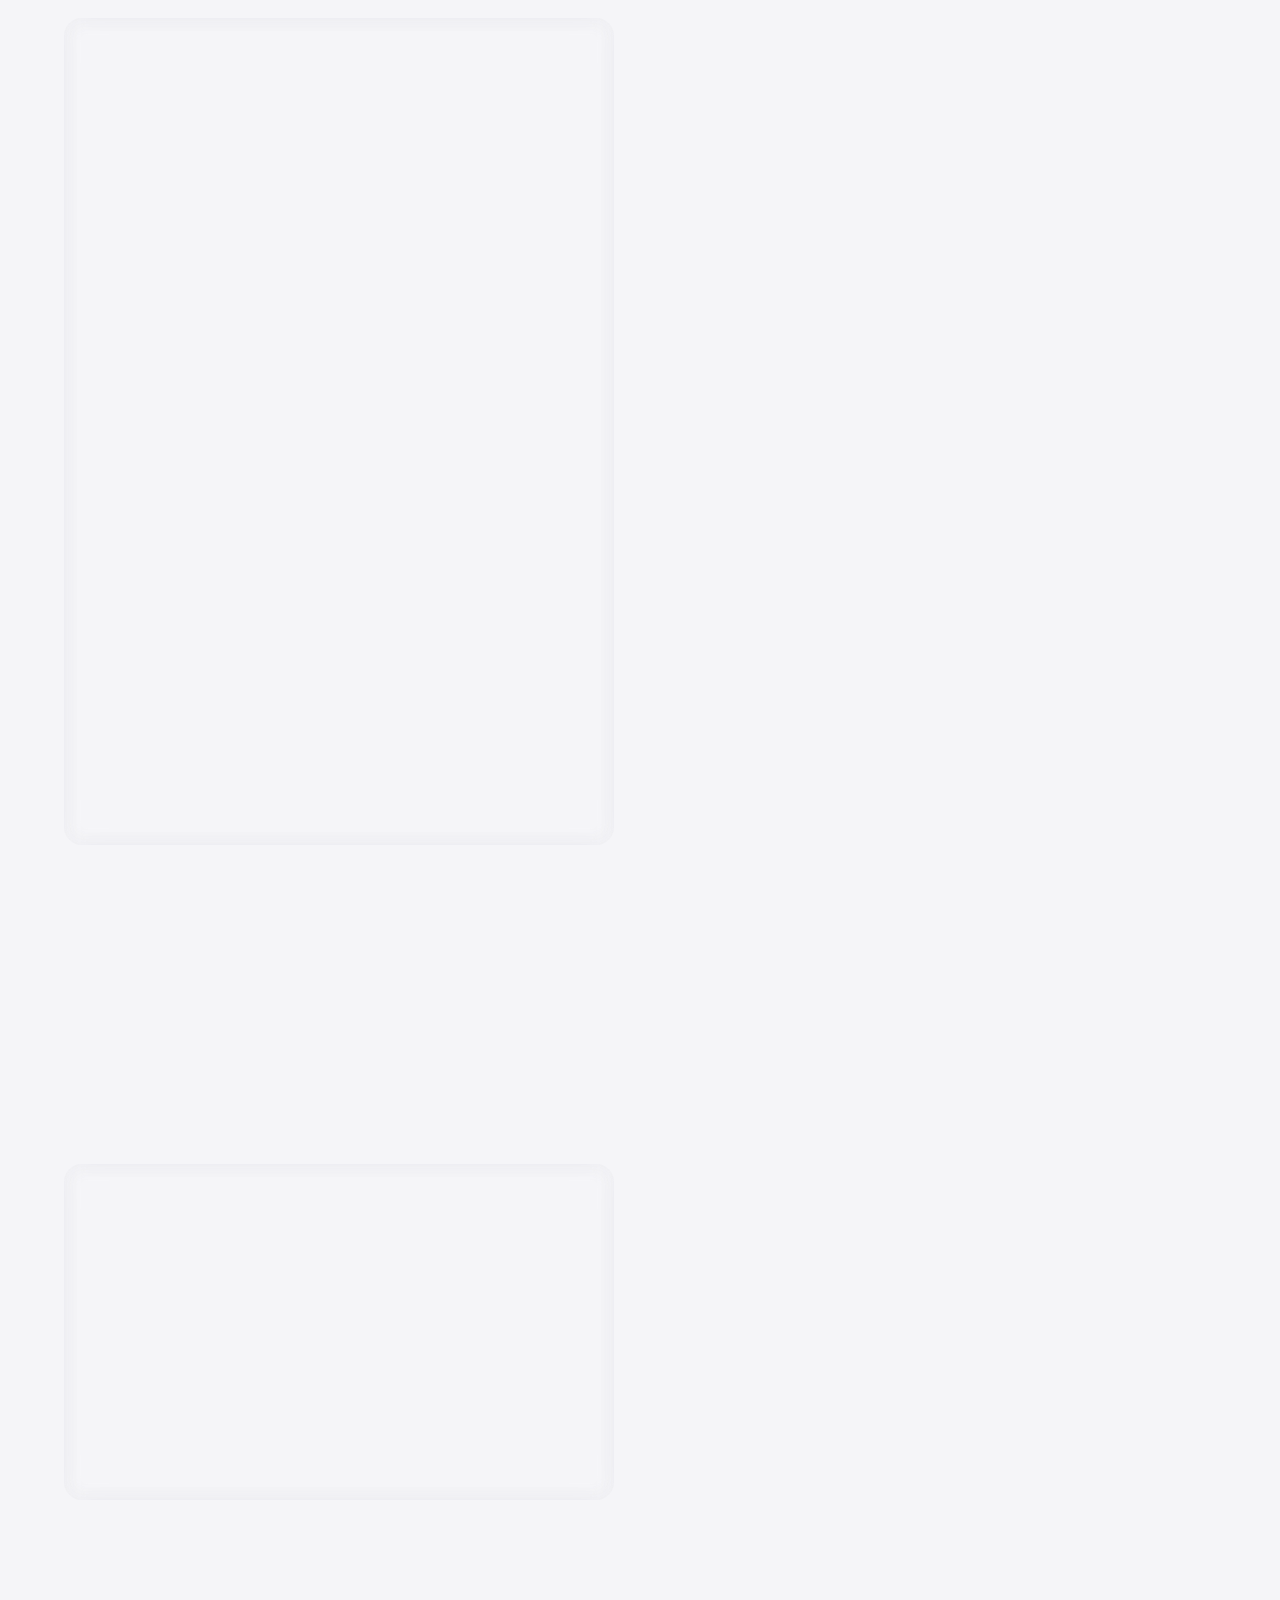
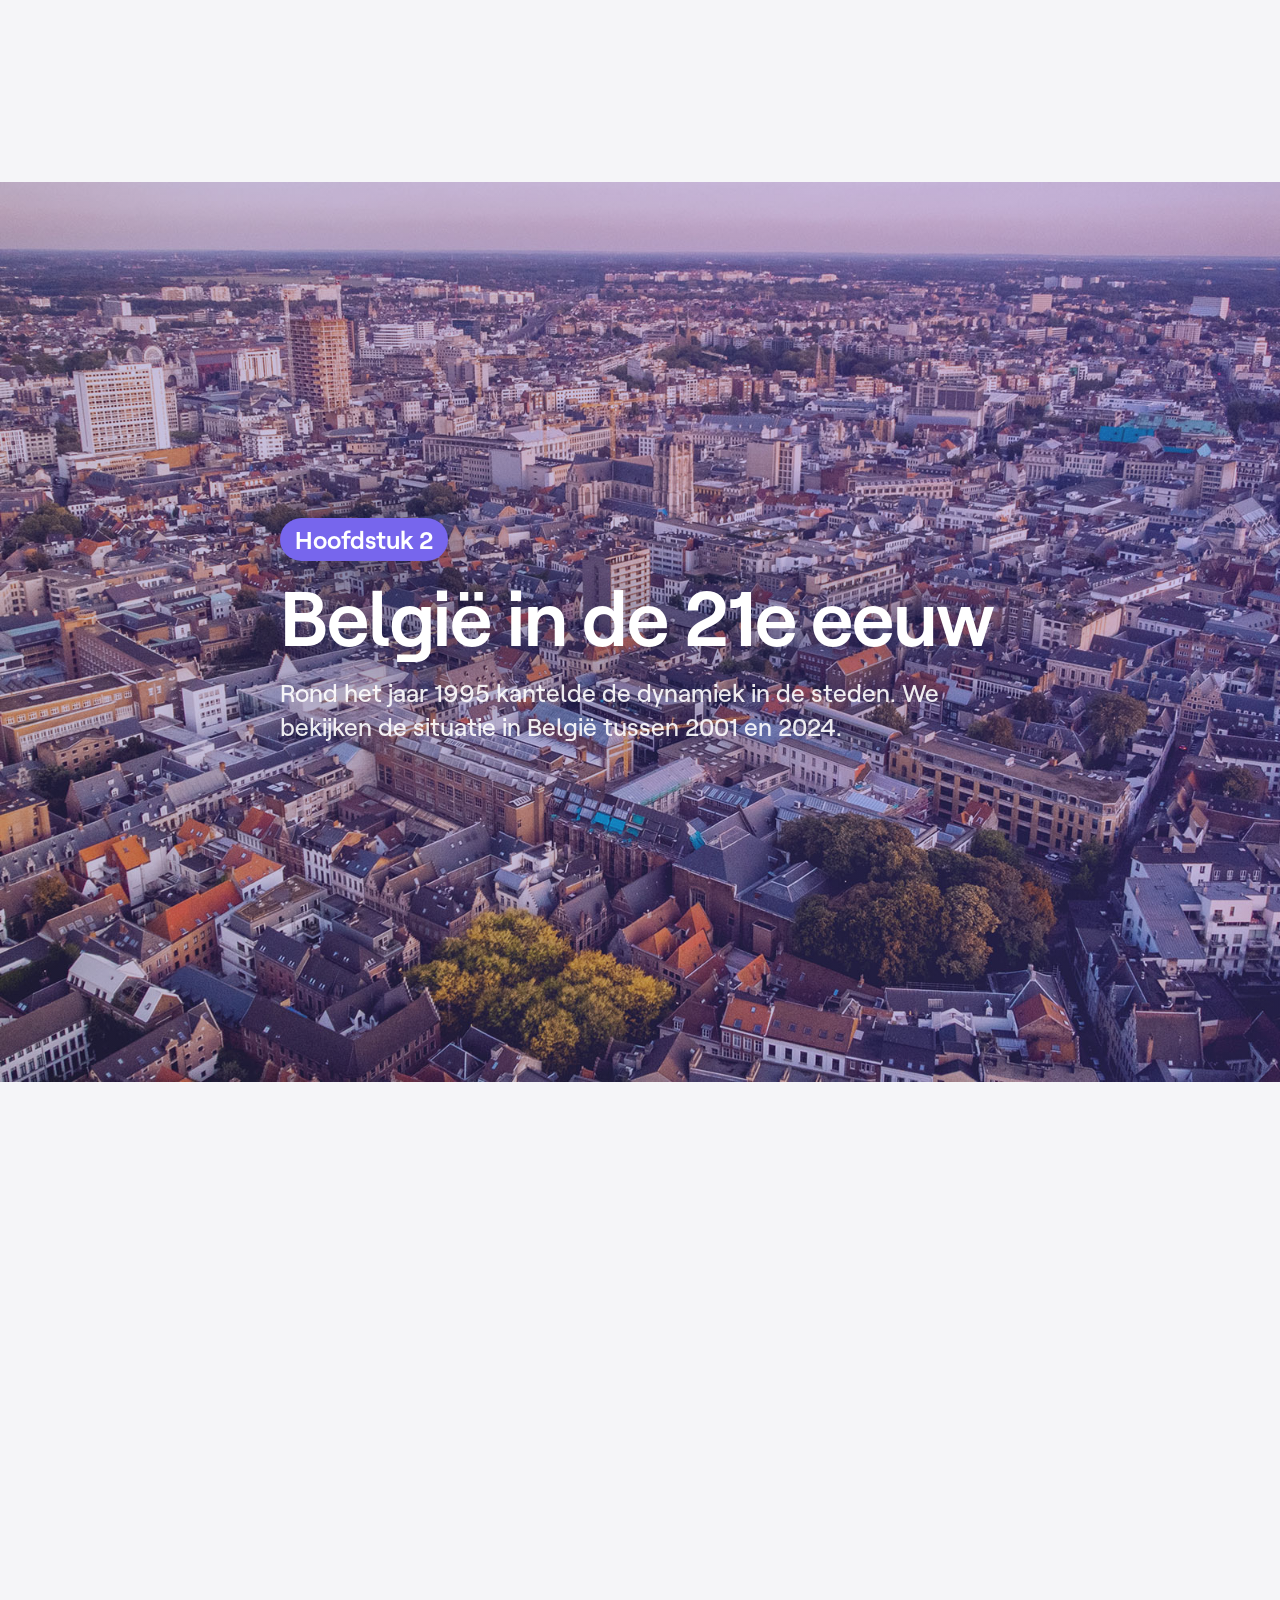
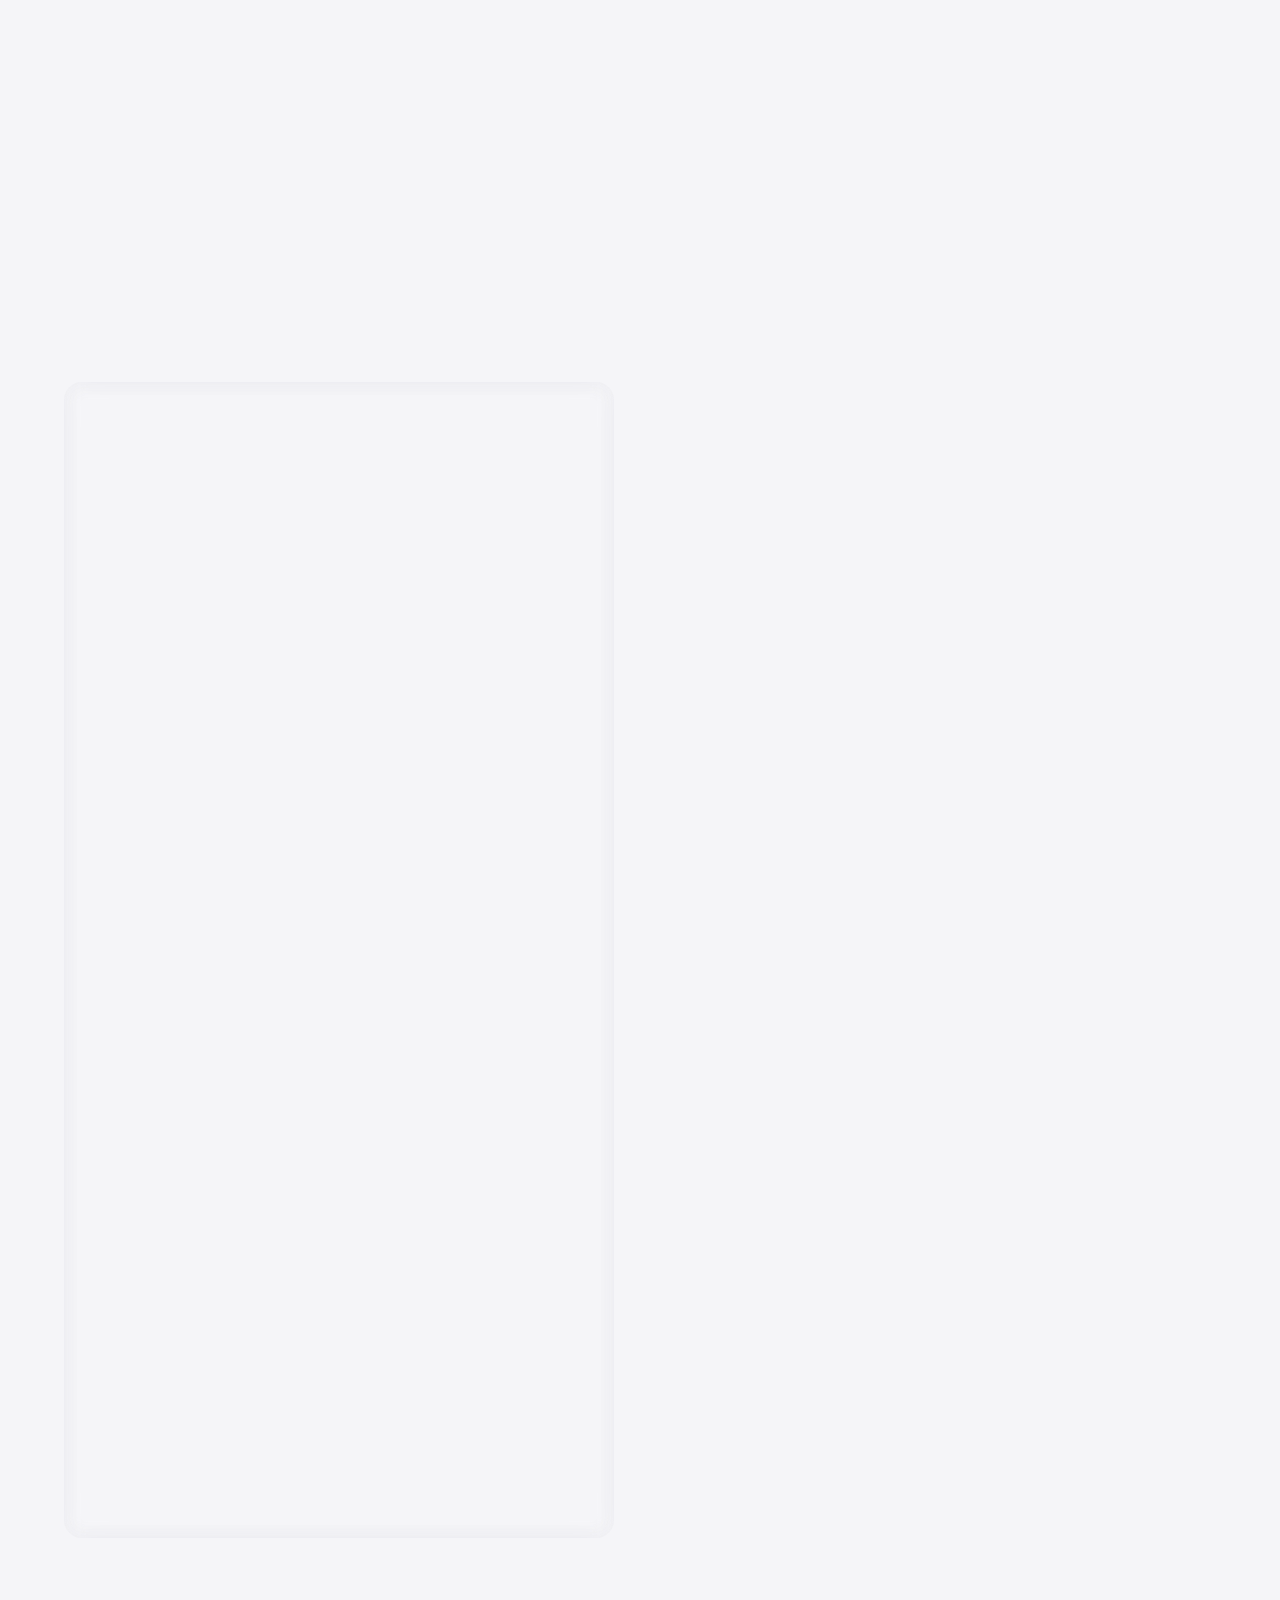
==== commit fe5b997e: "titel" ====
--- a/index.html
+++ b/index.html
@@ -11,7 +11,7 @@
 <head>
   <meta charset="UTF-8">
   <meta name="viewport" content="width=device-width, initial-scale=1.0, viewport-fit=cover">
-  <title>Europees platteland loopt leeg, maar niet in België — VRT NWS</title>
+  <title>Leegloop en groei: 60 jaar Europese gemeenten in kaart gebracht — VRT NWS</title>
   <!-- Inter font (rsms.me) is no longer loaded — the article uses
        Roobert exclusively (self-hosted under assets/fonts/), so the
        external Inter stylesheet was dead code. -->
@@ -33,7 +33,7 @@
         aria-label="VRT NWS">
         <img src="assets/img/logo_wit.svg" alt="VRT NWS">
       </a>
-      <h1 class="hero-intro__title shadow-hard">Europees platteland loopt leeg, maar niet in België</h1>
+      <h1 class="hero-intro__title shadow-hard">Leegloop en groei: 60 jaar Europese gemeenten in kaart</h1>
       <p class="hero-intro__lead shadow-hard">De bevolking nam in bijna elke Belgische gemeente toe de afgelopen 60 jaar. Maar in heel Europa verliest wel de helft van de gemeenten inwoners.</p>
       <a href="#article-body" class="hero-intro__chevron" aria-label="Scroll naar het artikel">
         <img src="assets/img/chevrondown.svg" alt="chevron" />
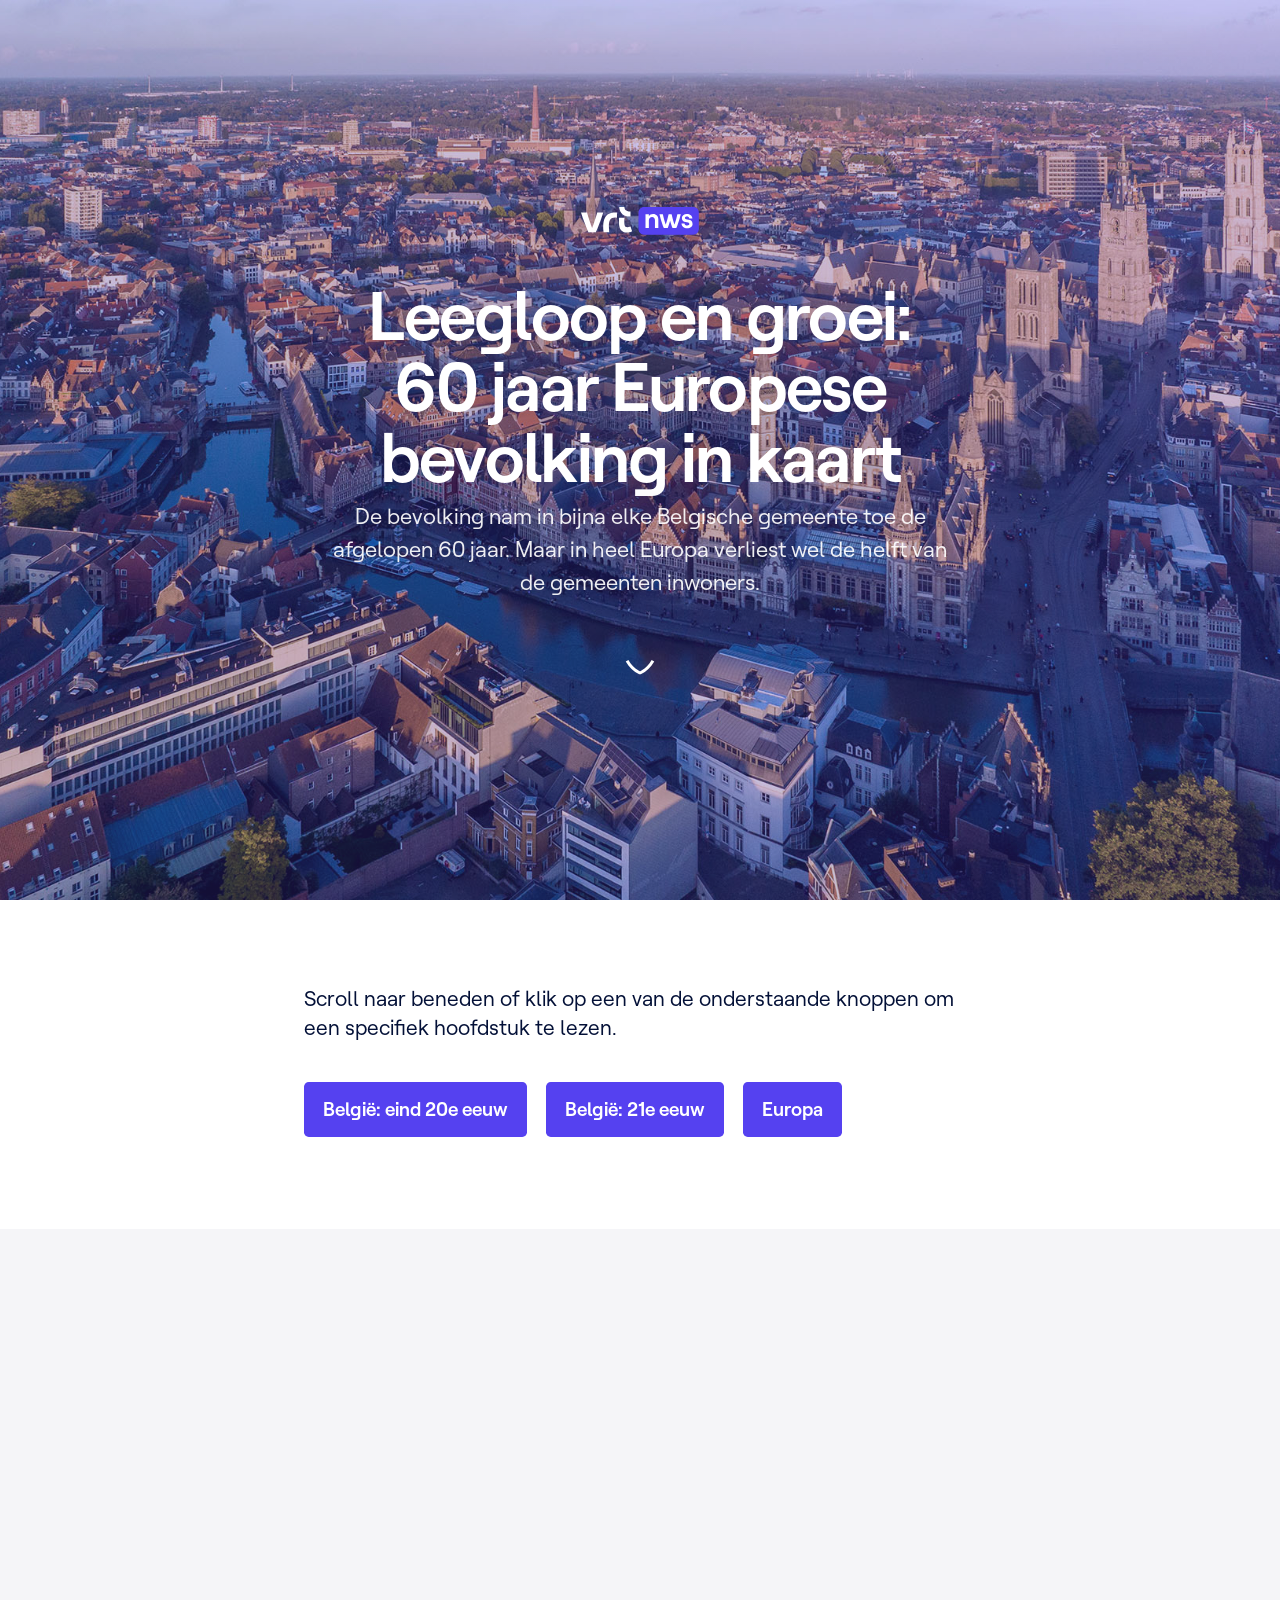
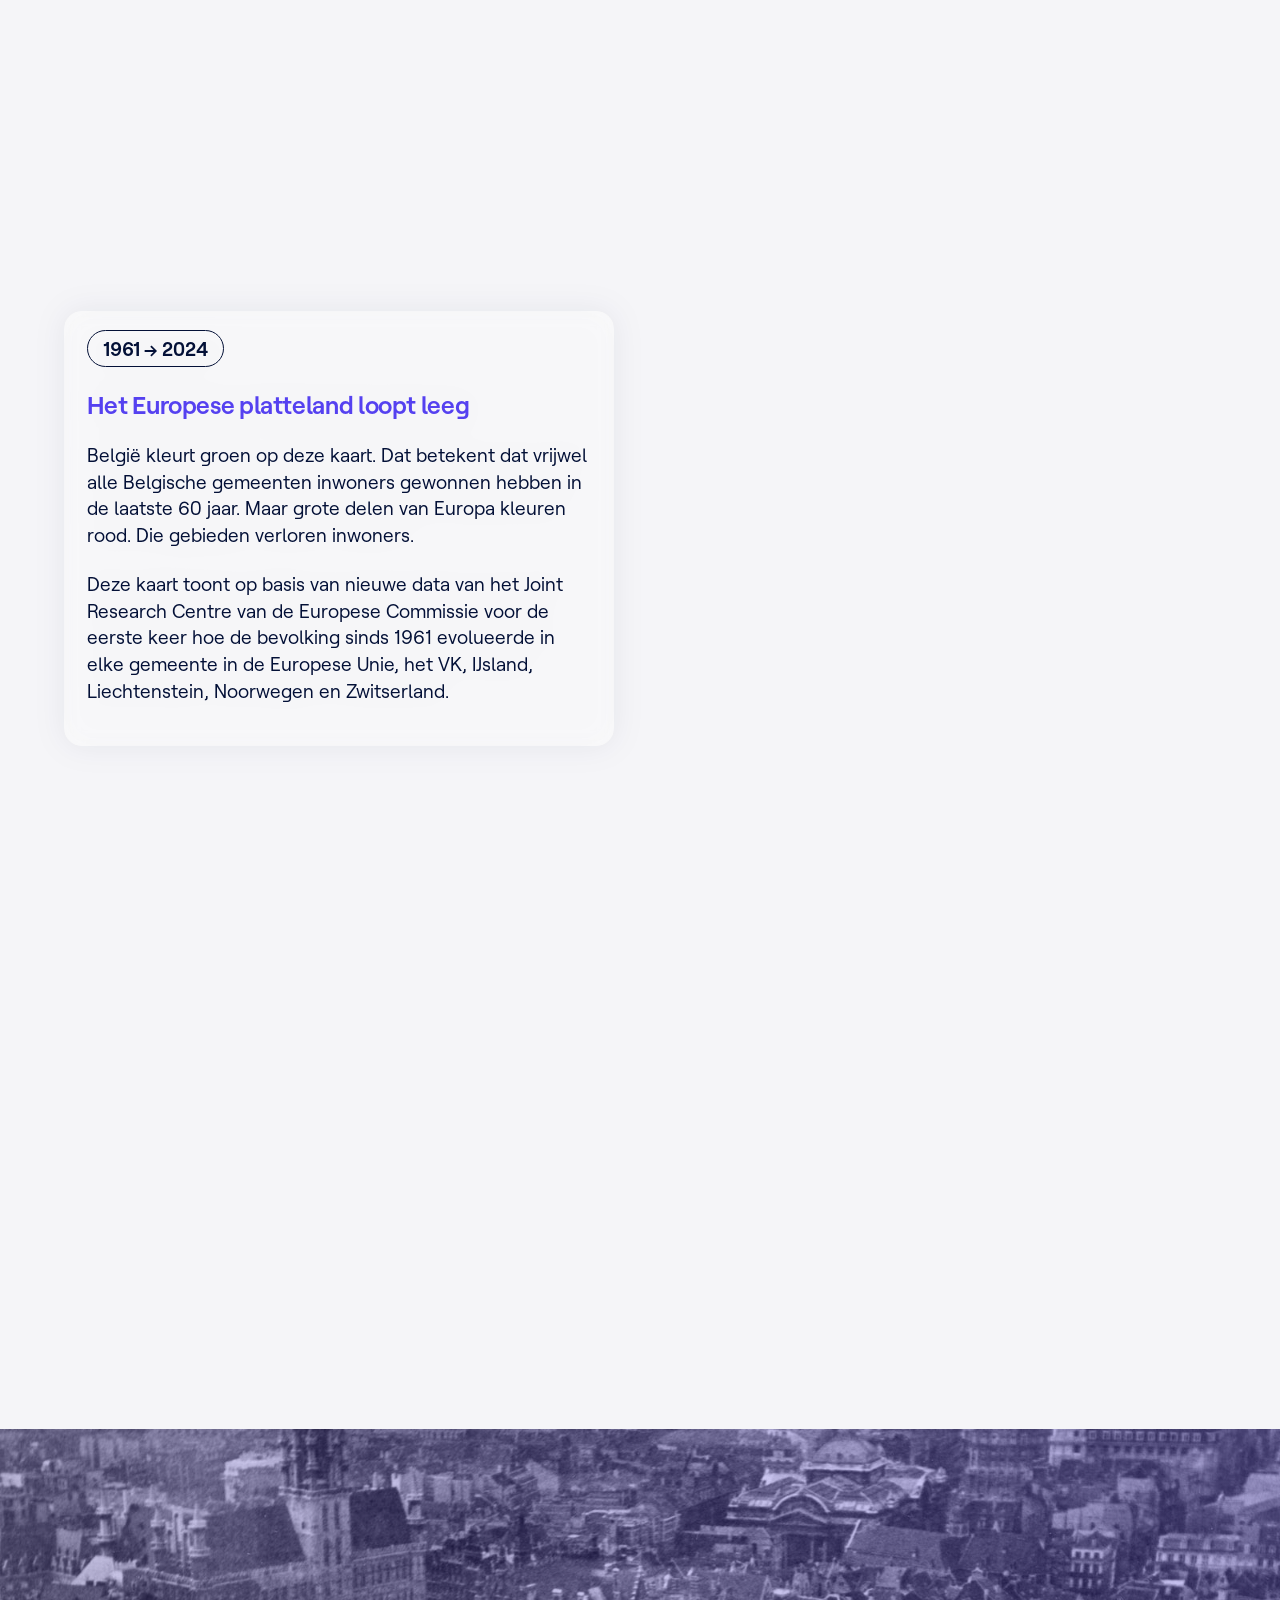
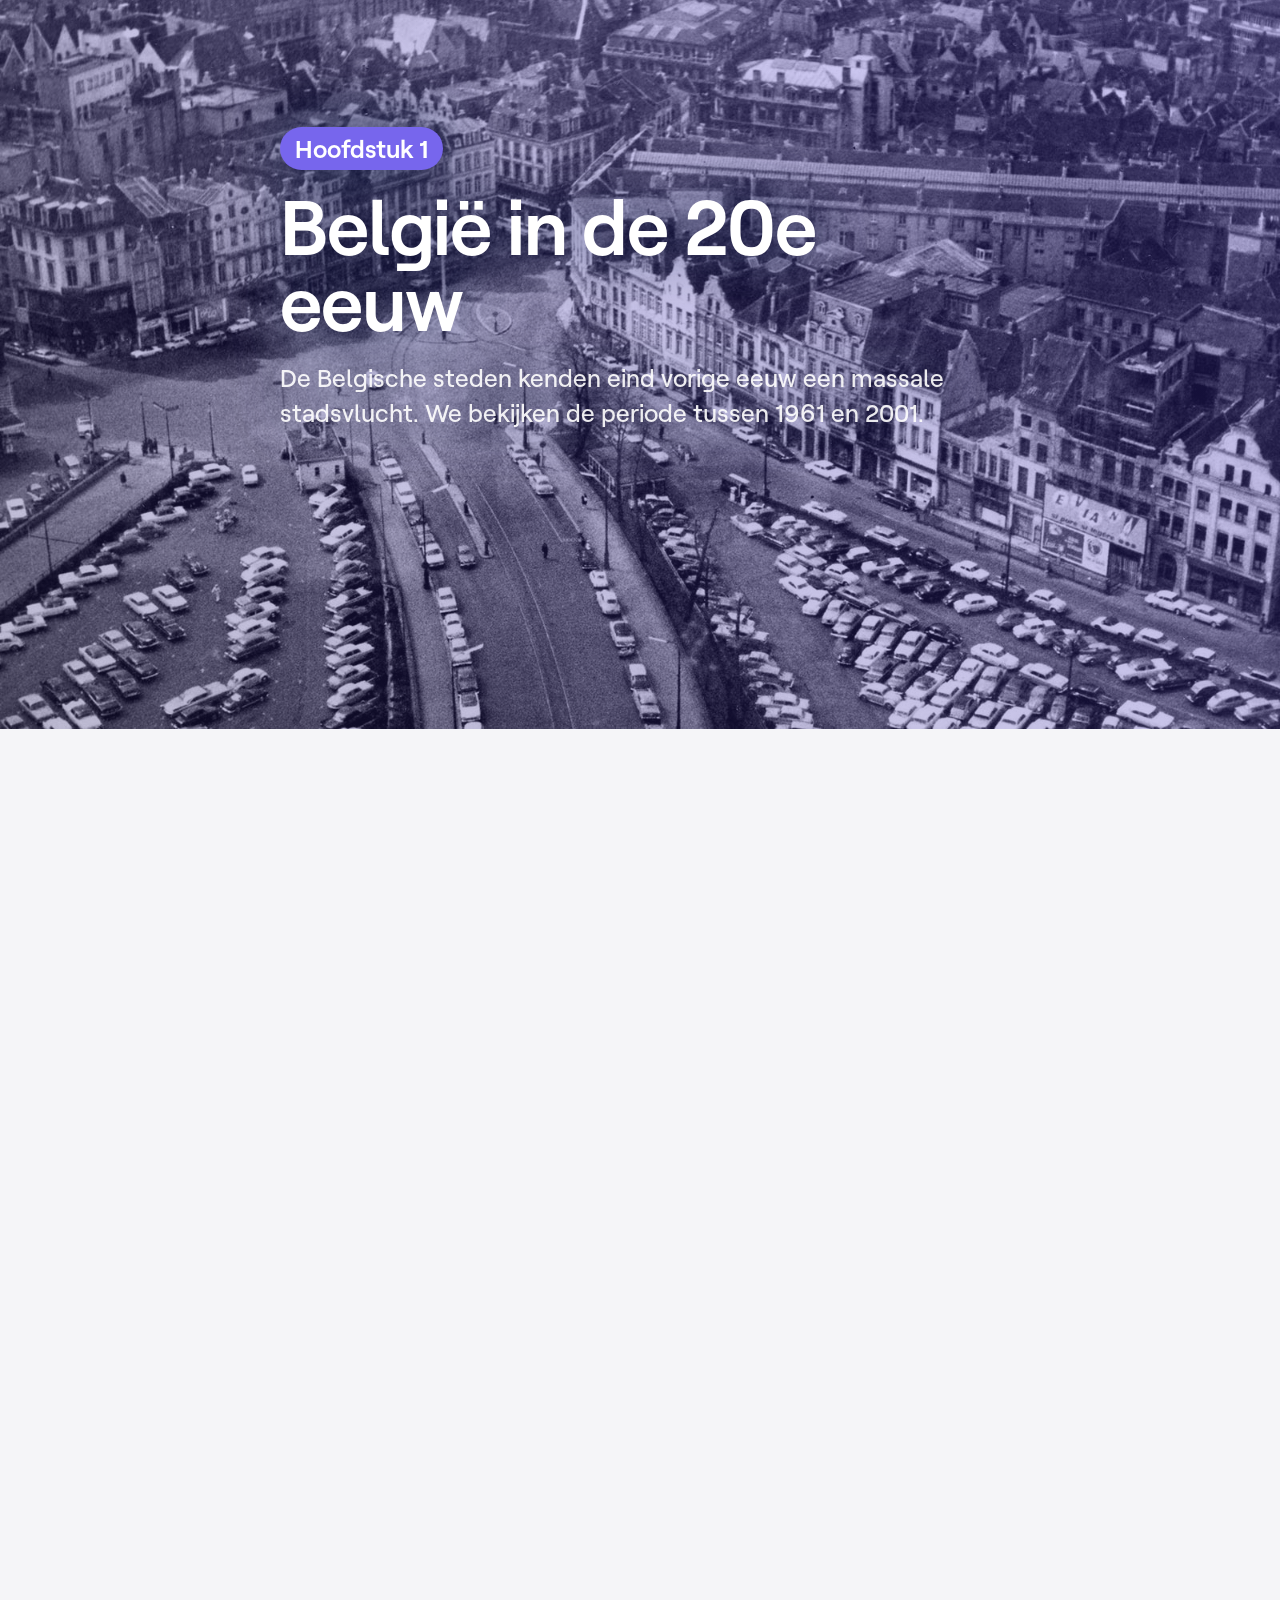
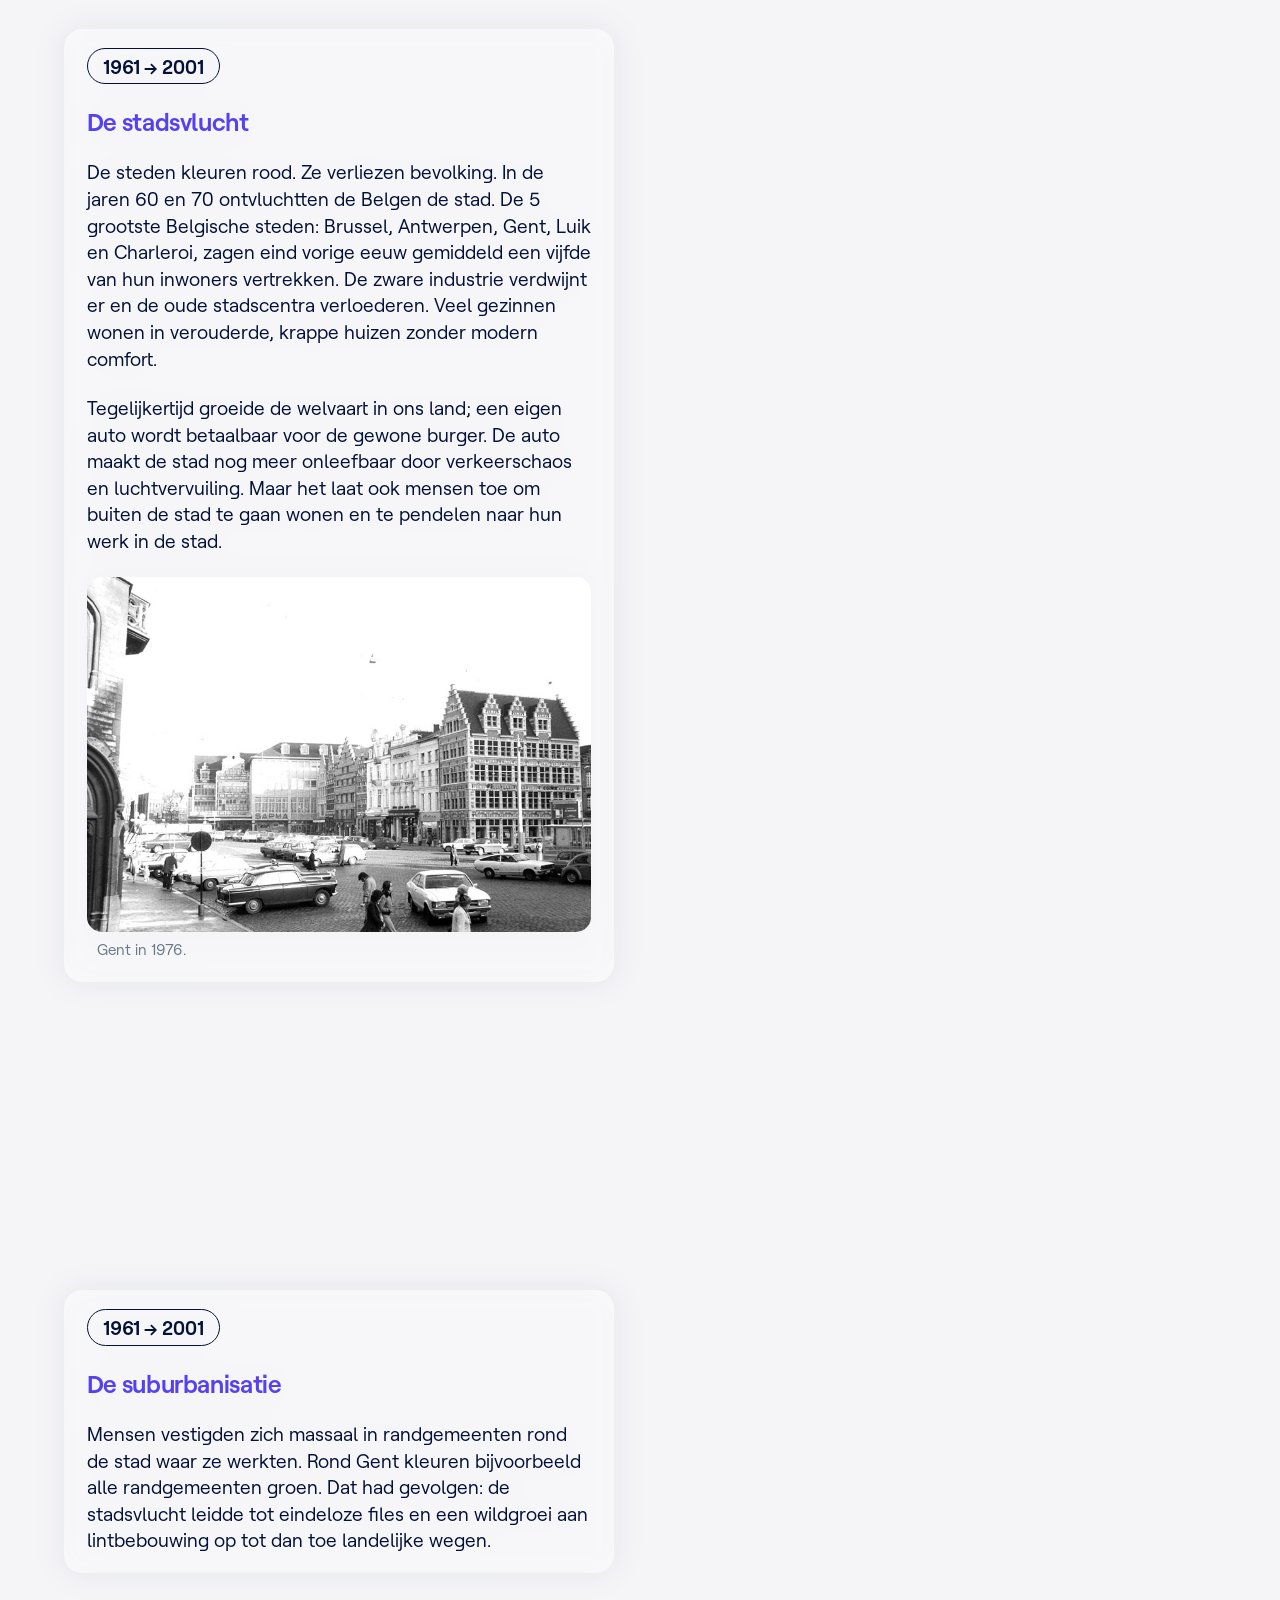
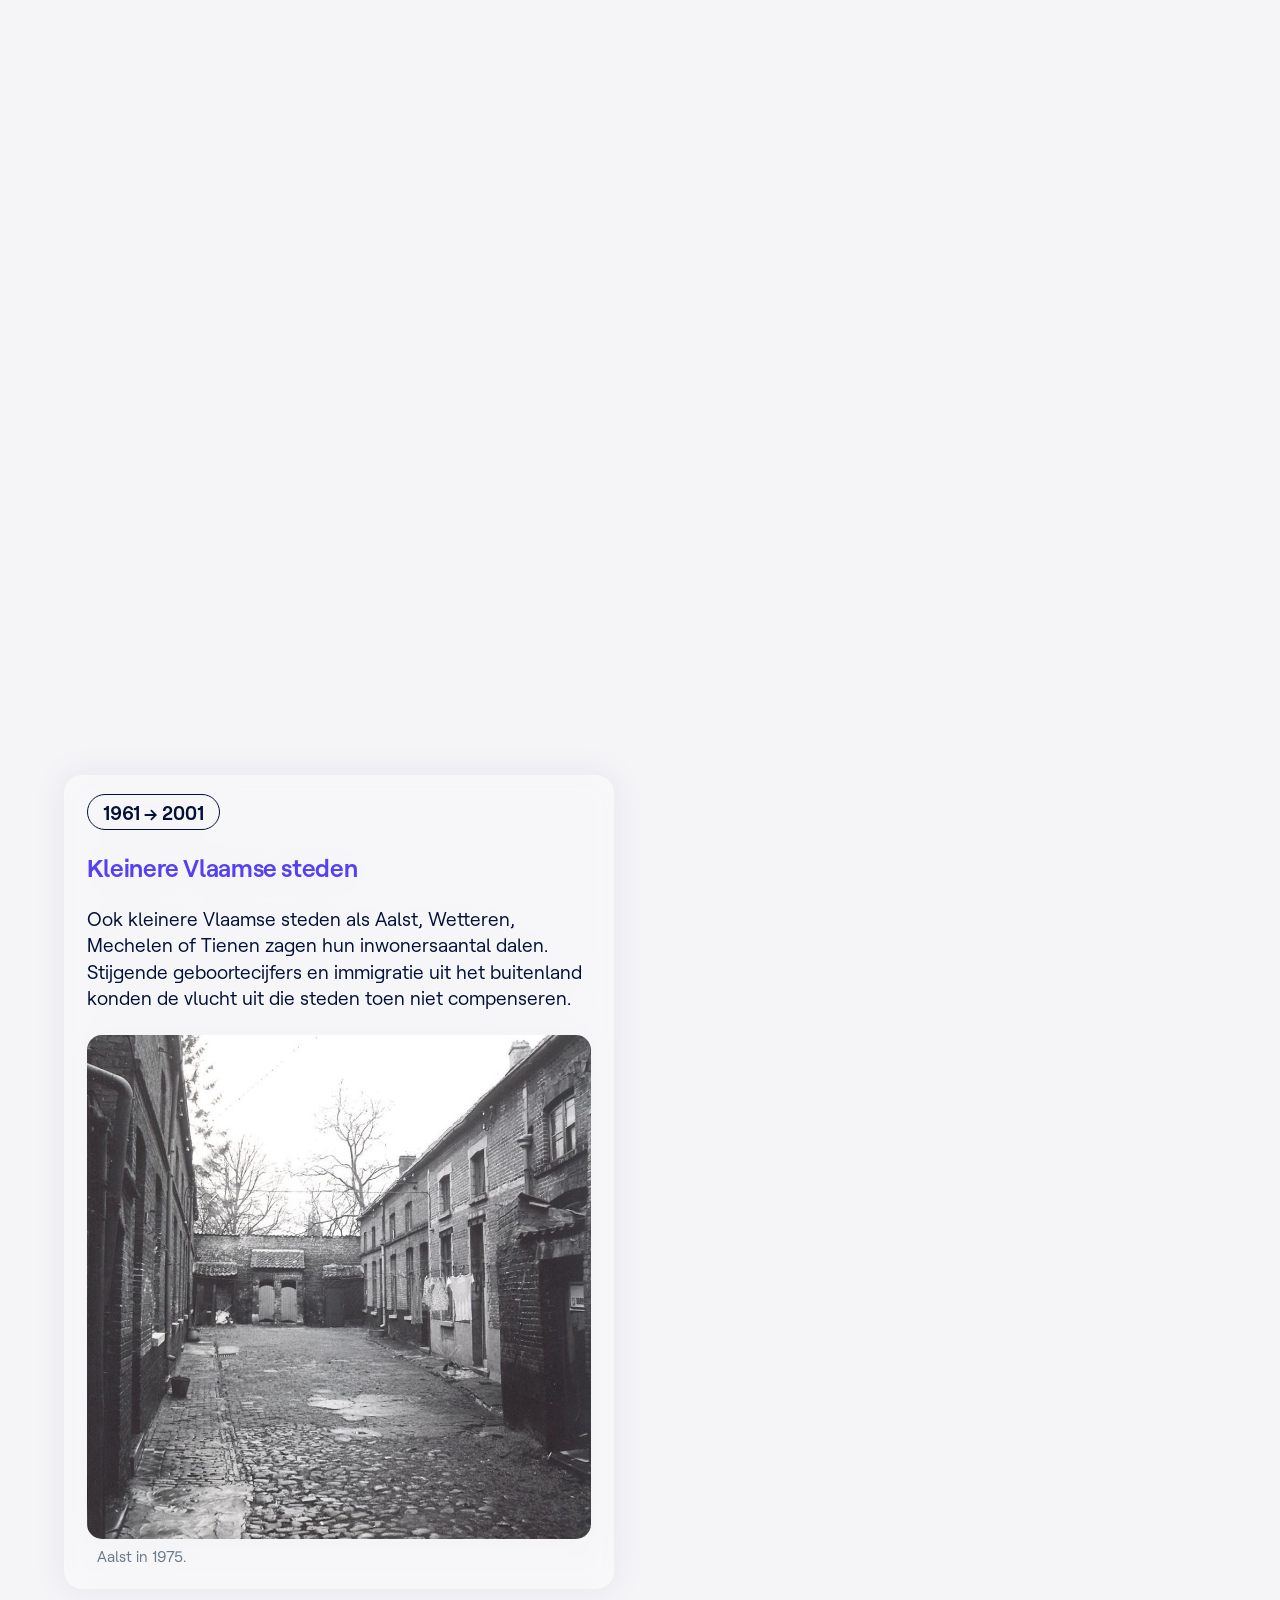
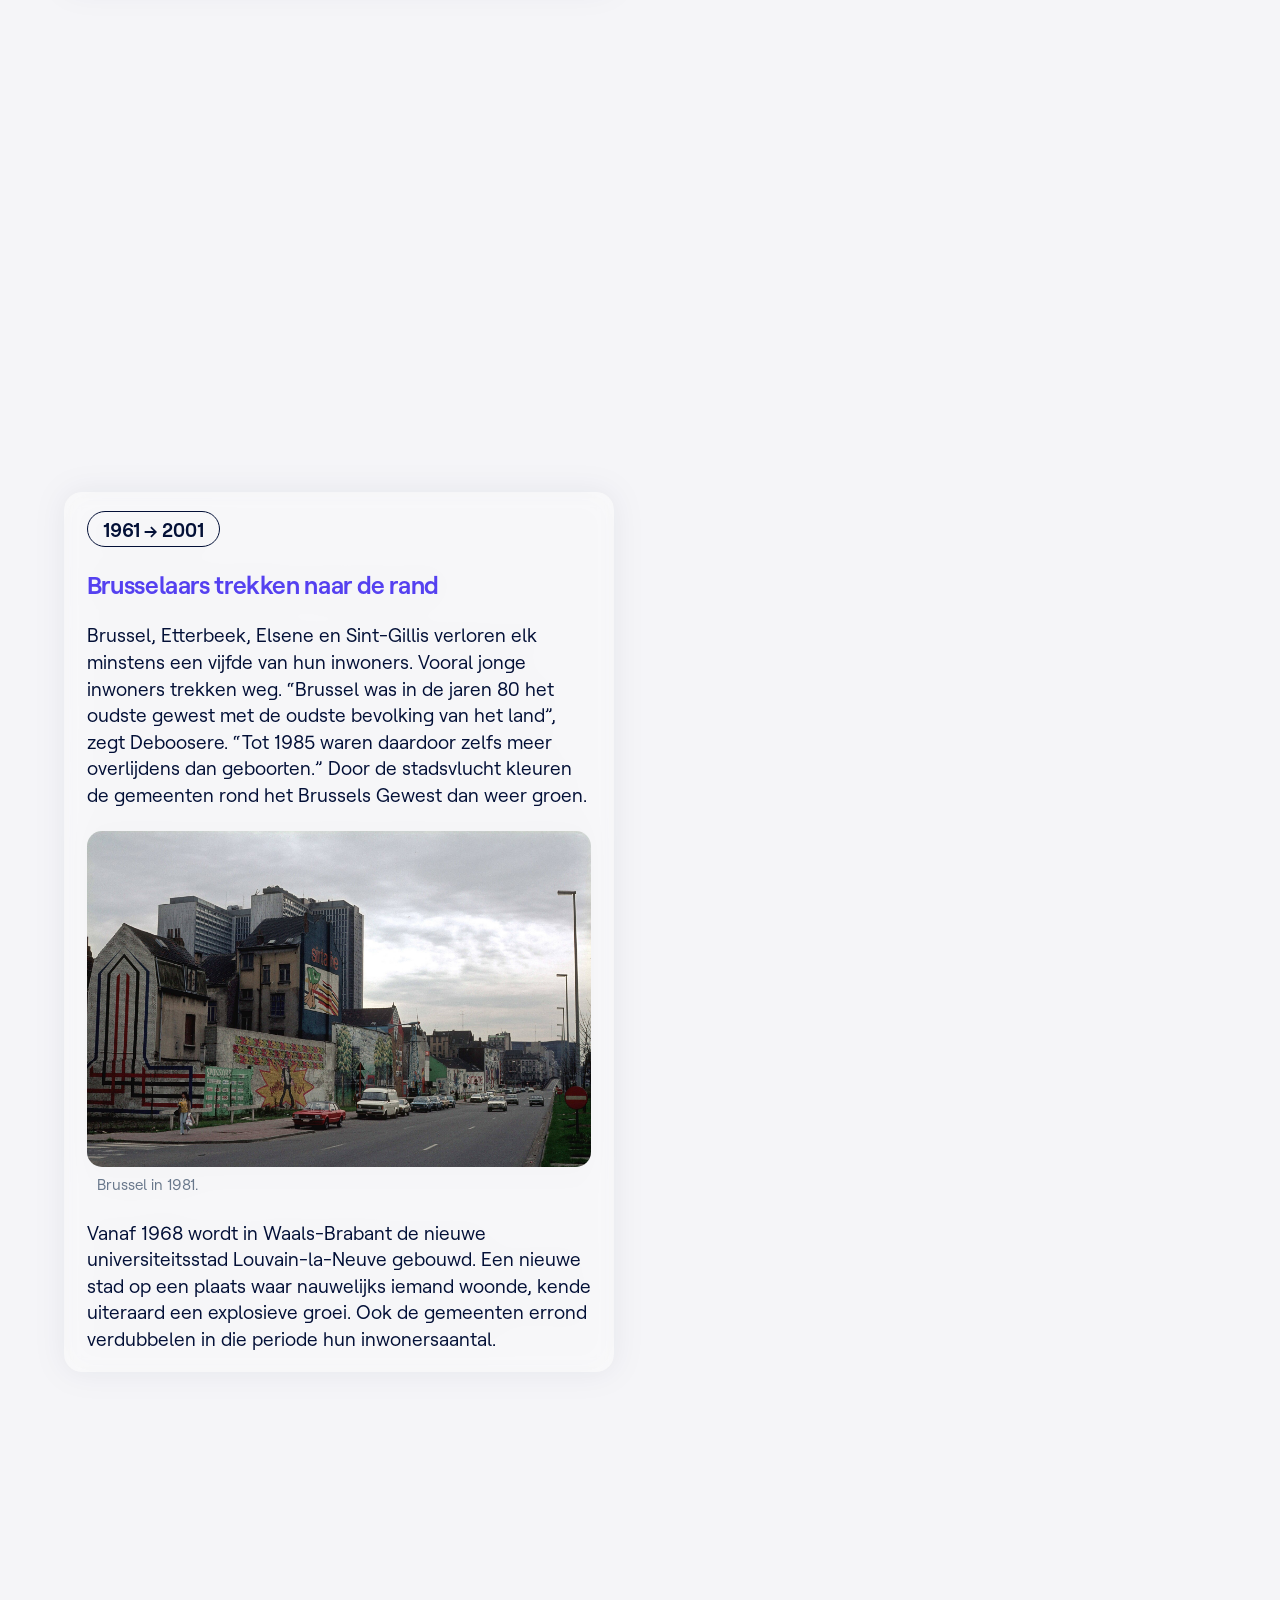
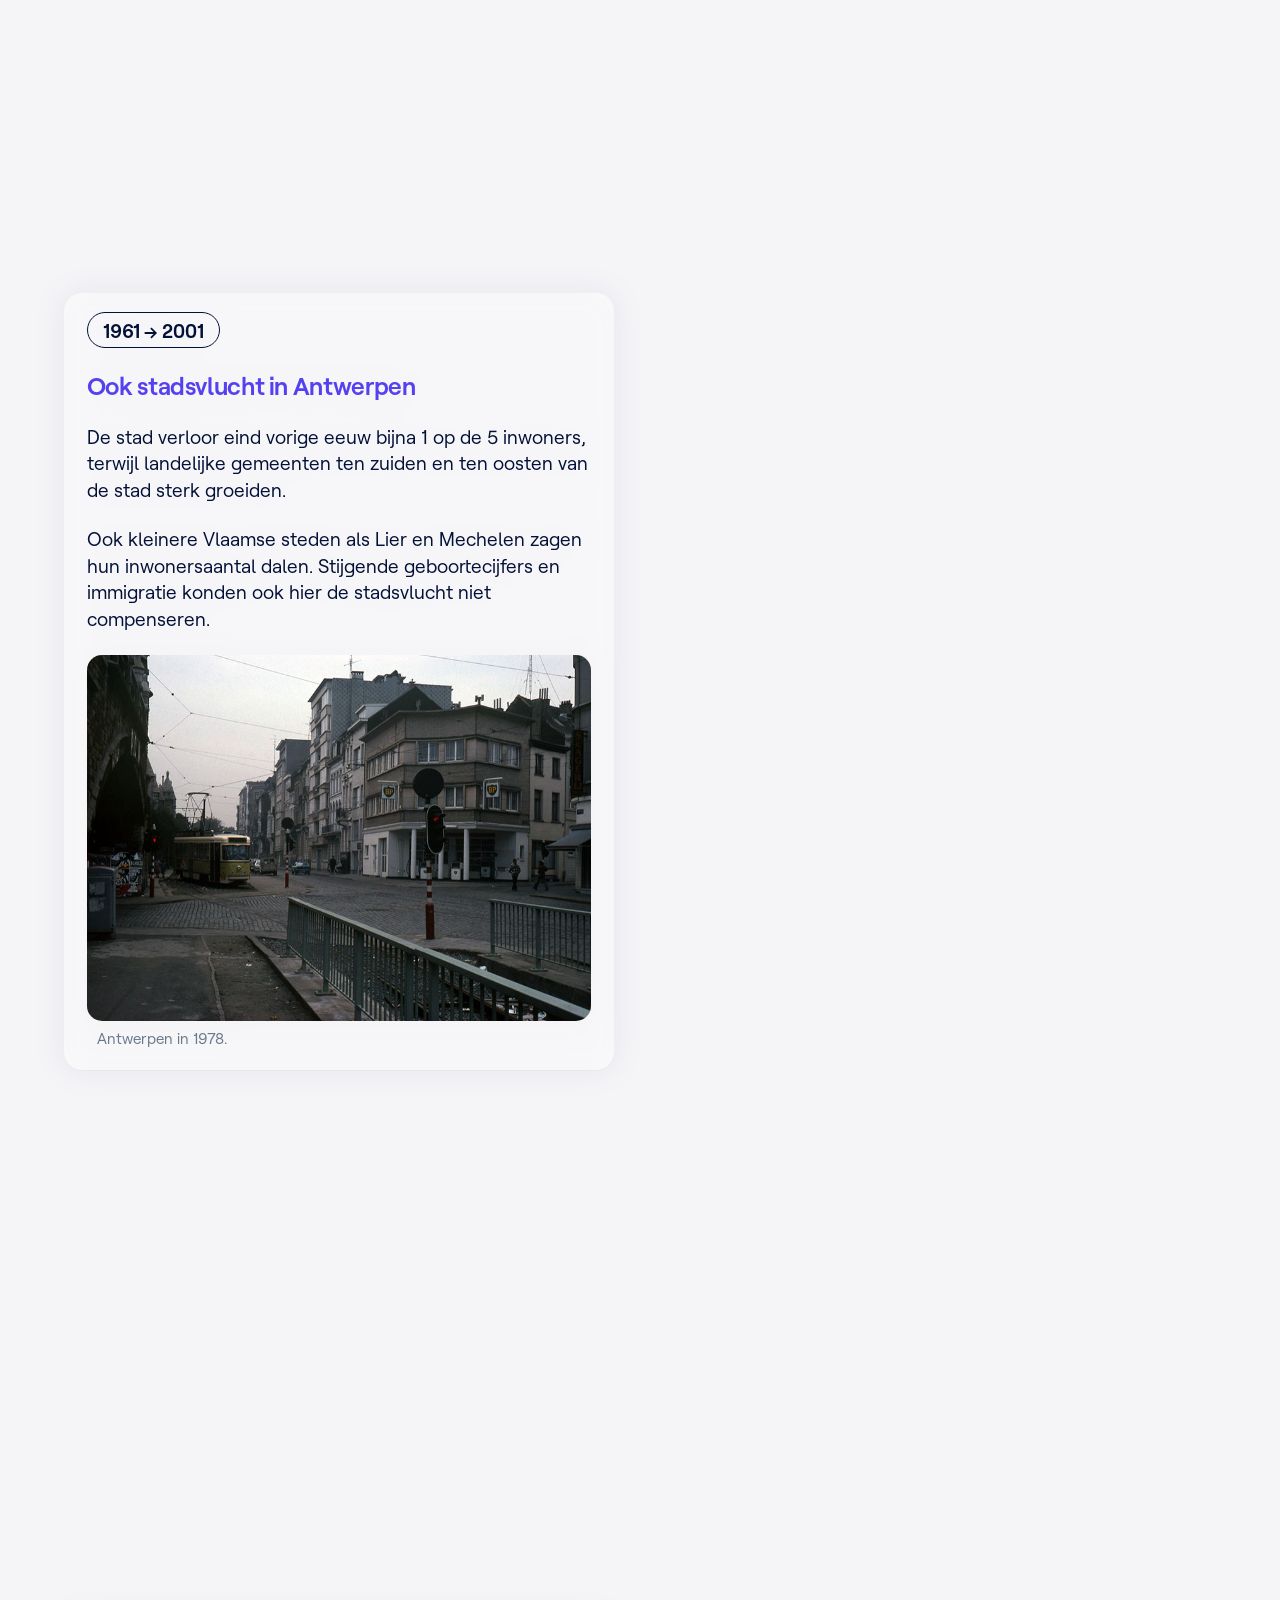
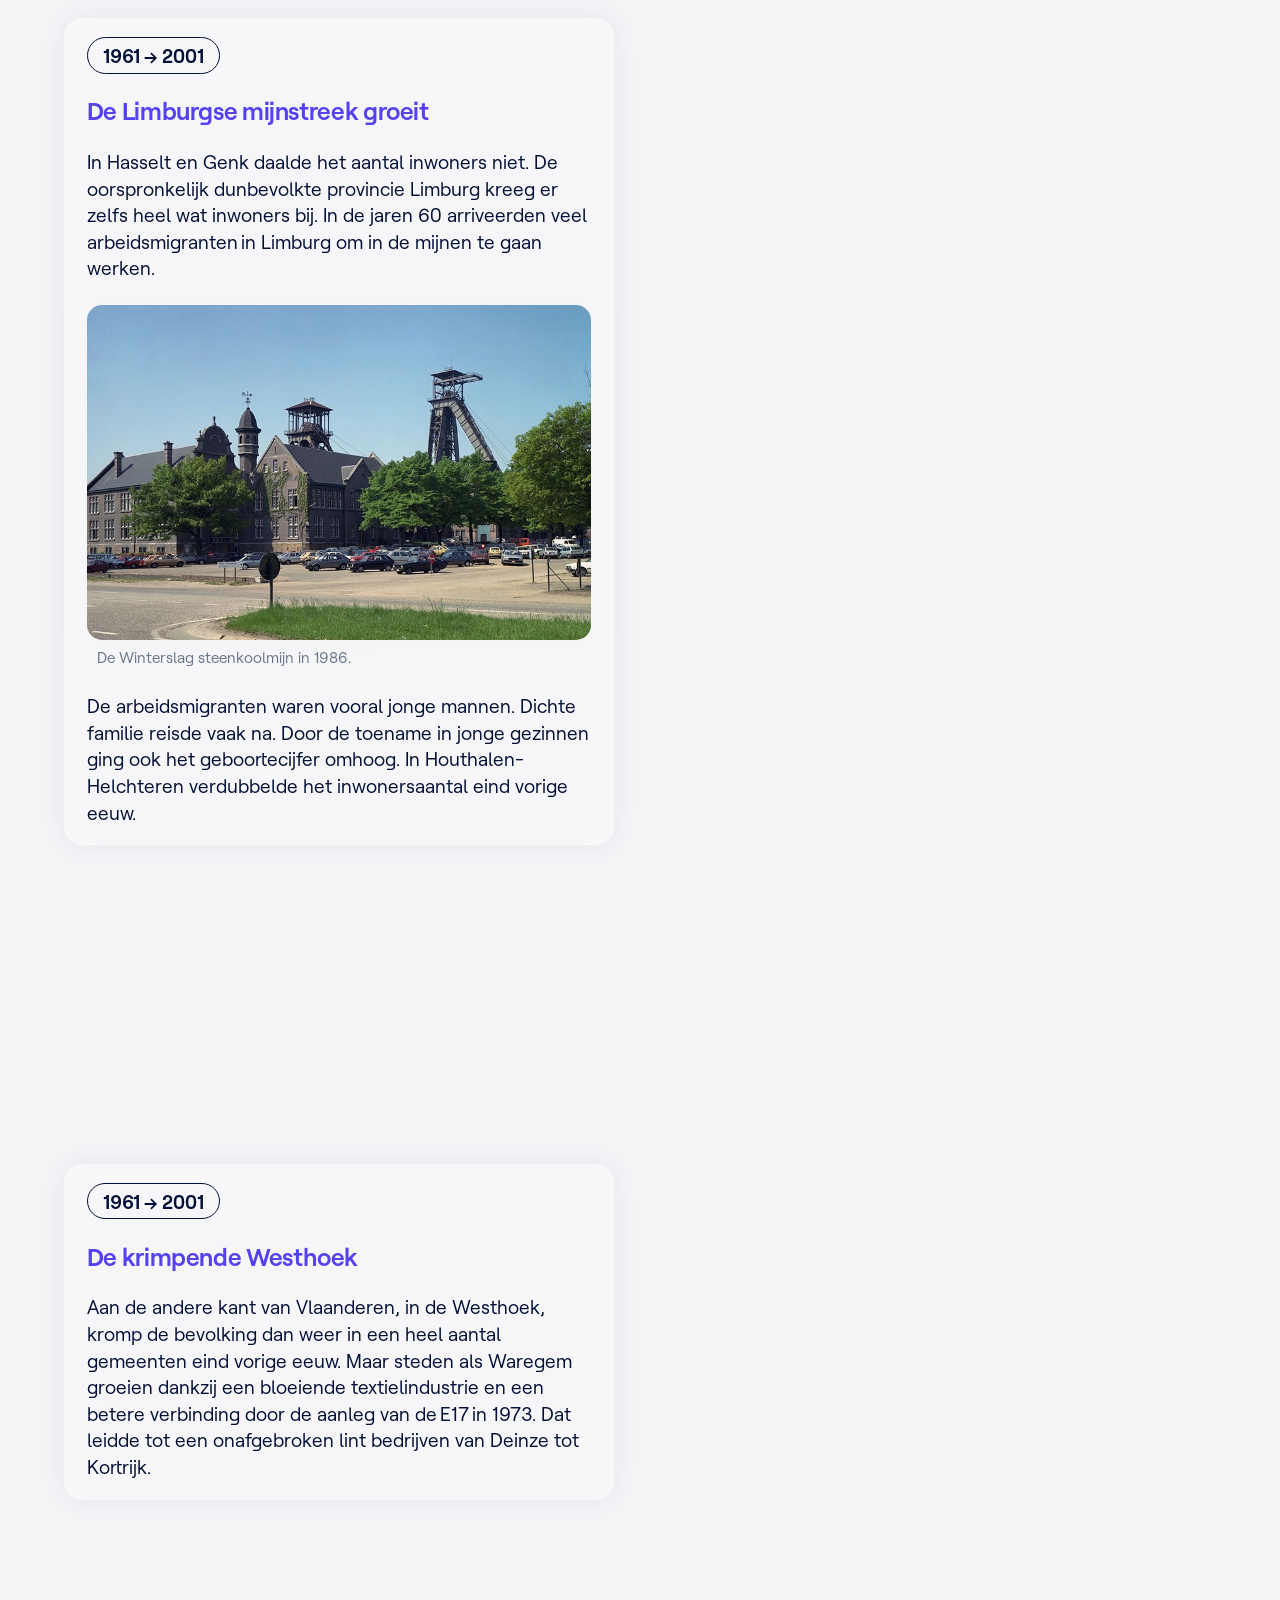
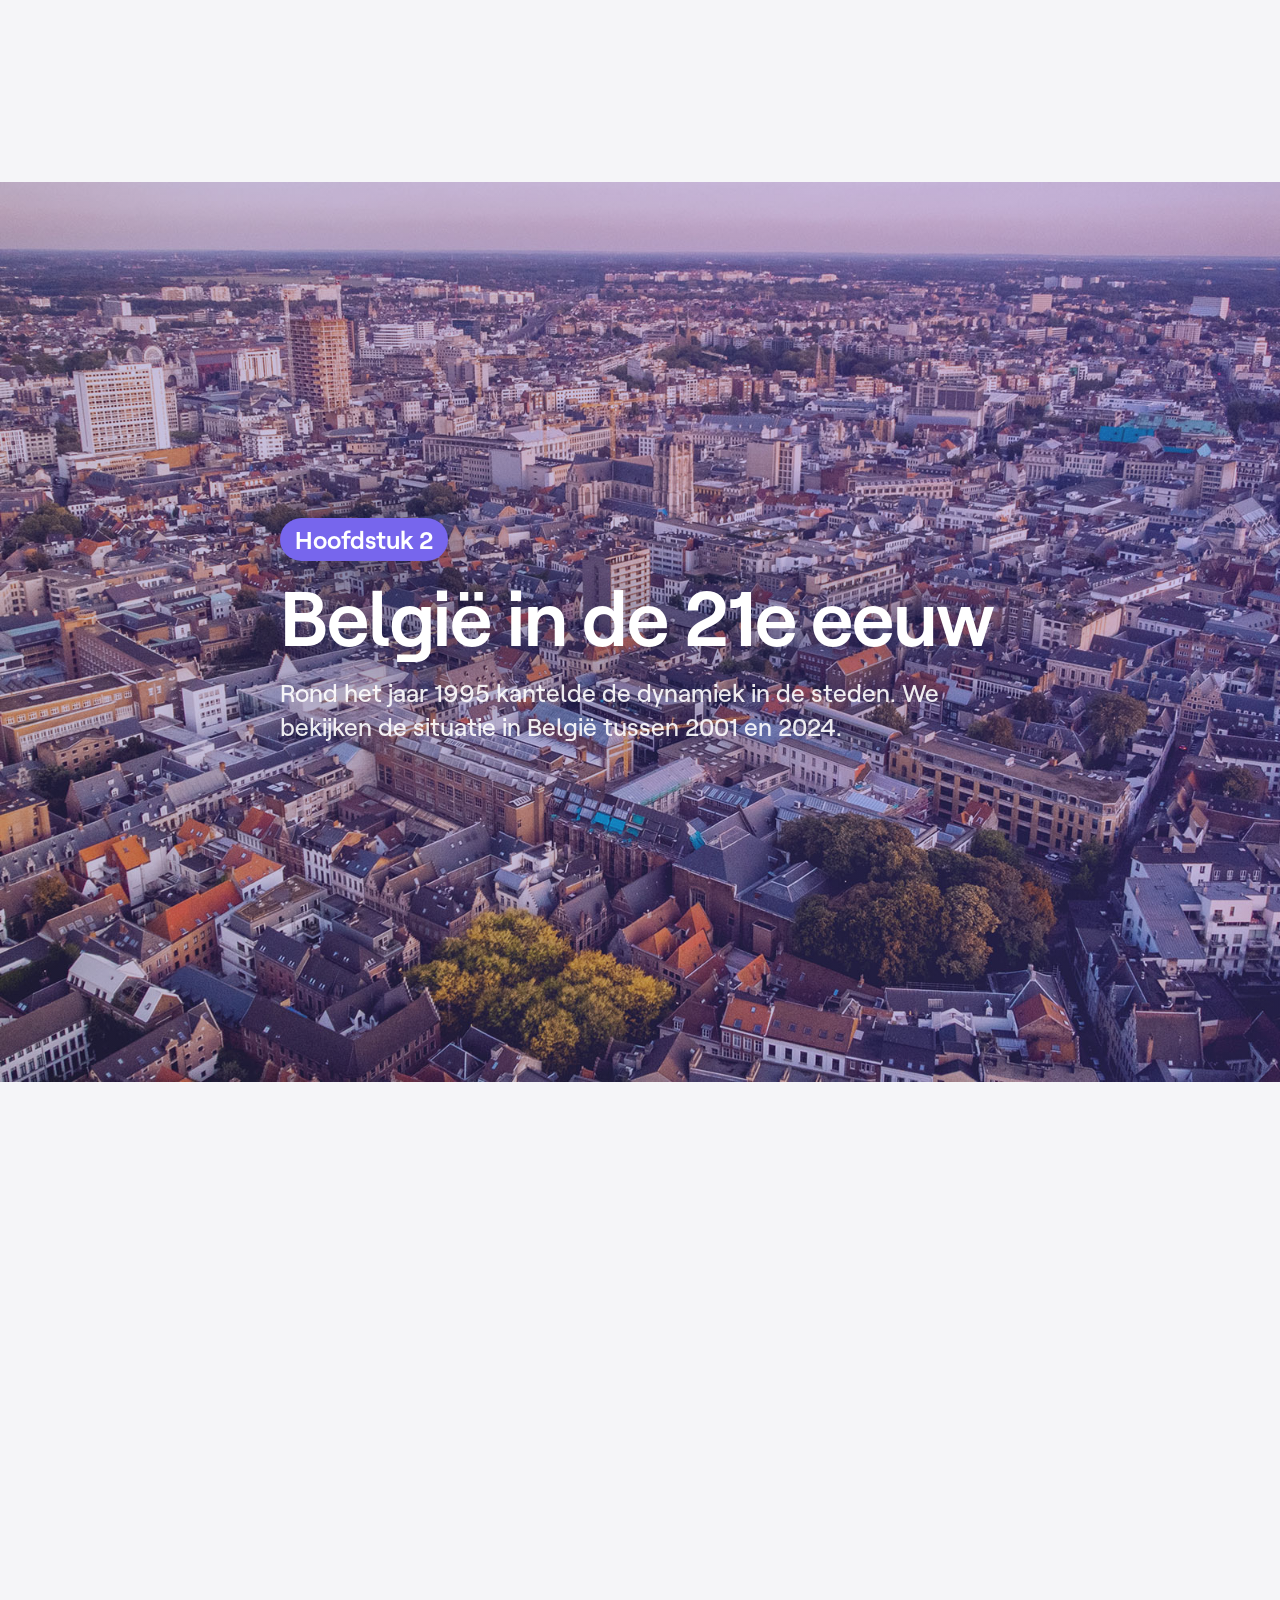
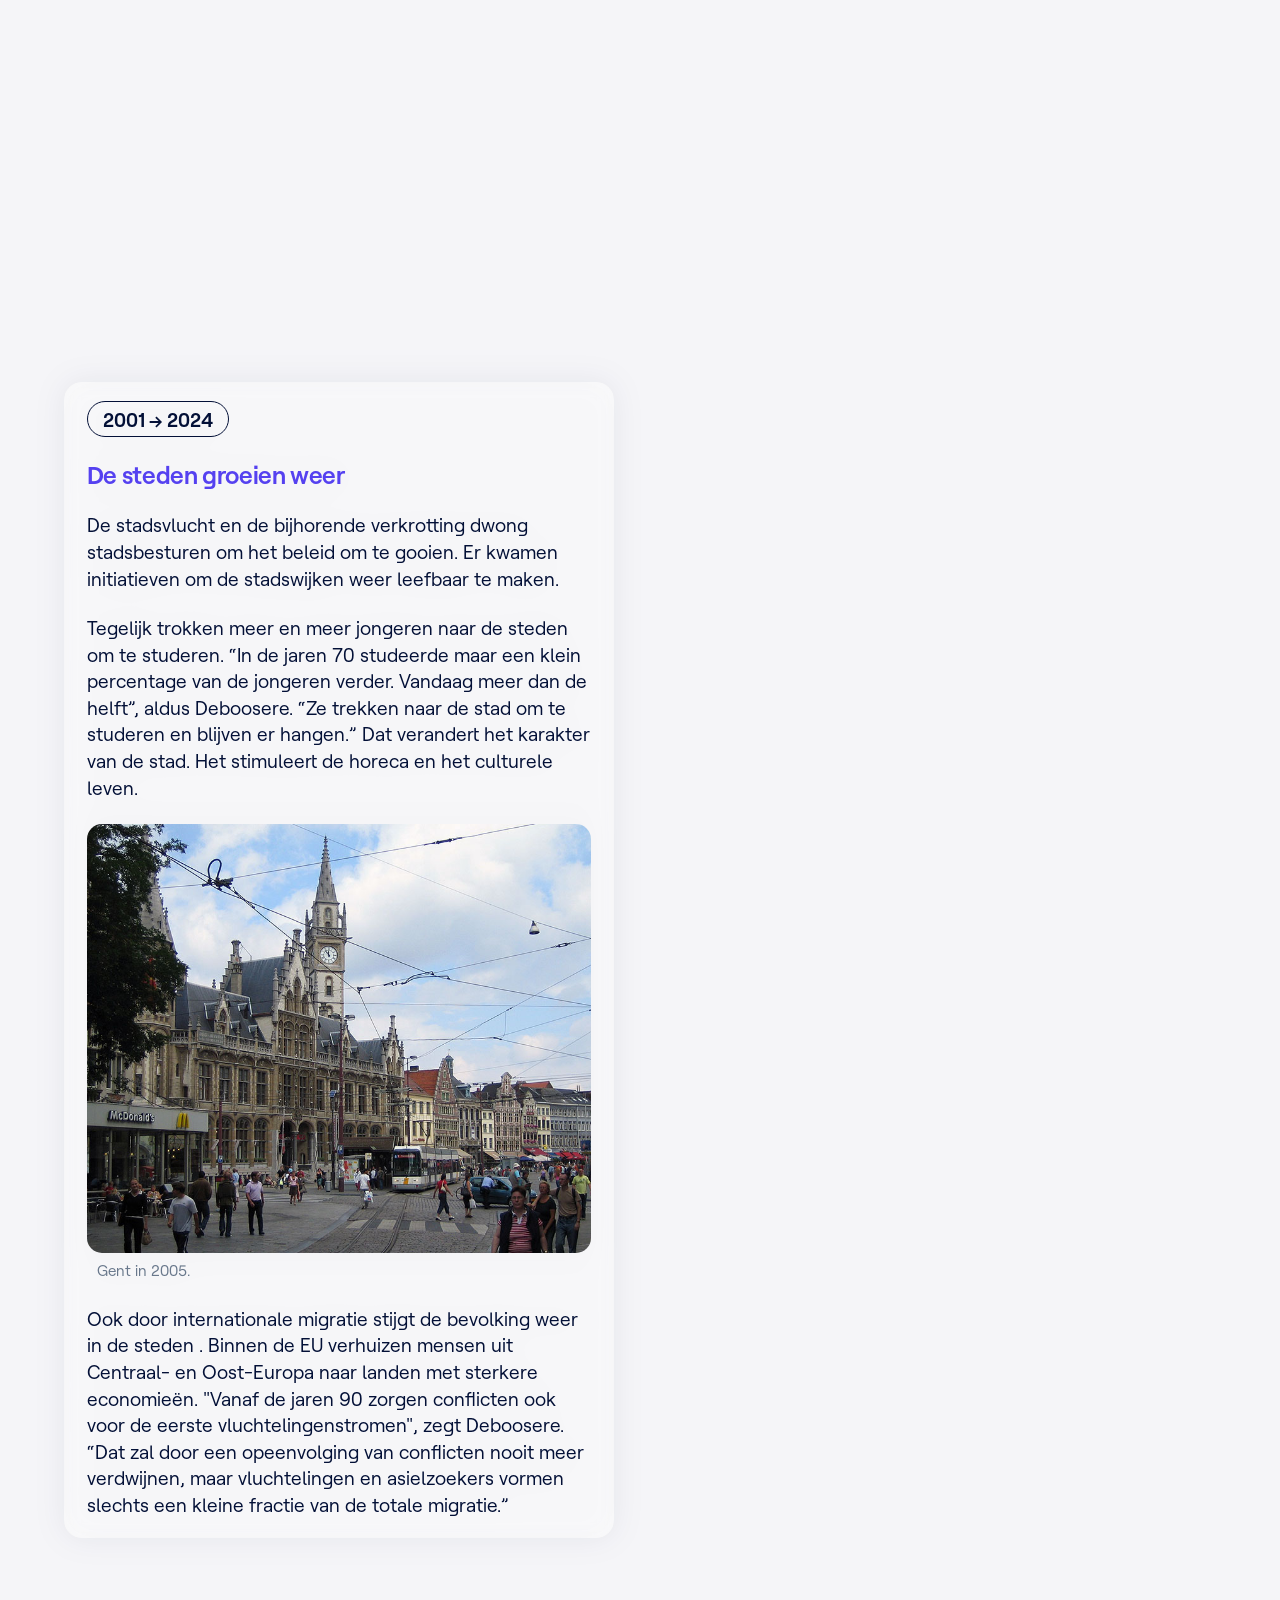
==== commit 28bafe8b: "titel" ====
--- a/index.html
+++ b/index.html
@@ -11,7 +11,7 @@
 <head>
   <meta charset="UTF-8">
   <meta name="viewport" content="width=device-width, initial-scale=1.0, viewport-fit=cover">
-  <title>Leegloop en groei: 60 jaar Europese gemeenten in kaart gebracht — VRT NWS</title>
+  <title>Leegloop en groei: 60 jaar Europese bevolking in kaart — VRT NWS</title>
   <!-- Inter font (rsms.me) is no longer loaded — the article uses
        Roobert exclusively (self-hosted under assets/fonts/), so the
        external Inter stylesheet was dead code. -->
@@ -33,7 +33,7 @@
         aria-label="VRT NWS">
         <img src="assets/img/logo_wit.svg" alt="VRT NWS">
       </a>
-      <h1 class="hero-intro__title shadow-hard">Leegloop en groei: 60 jaar Europese gemeenten in kaart</h1>
+      <h1 class="hero-intro__title shadow-hard">Leegloop en groei: 60 jaar Europese bevolking in kaart</h1>
       <p class="hero-intro__lead shadow-hard">De bevolking nam in bijna elke Belgische gemeente toe de afgelopen 60 jaar. Maar in heel Europa verliest wel de helft van de gemeenten inwoners.</p>
       <a href="#article-body" class="hero-intro__chevron" aria-label="Scroll naar het artikel">
         <img src="assets/img/chevrondown.svg" alt="chevron" />
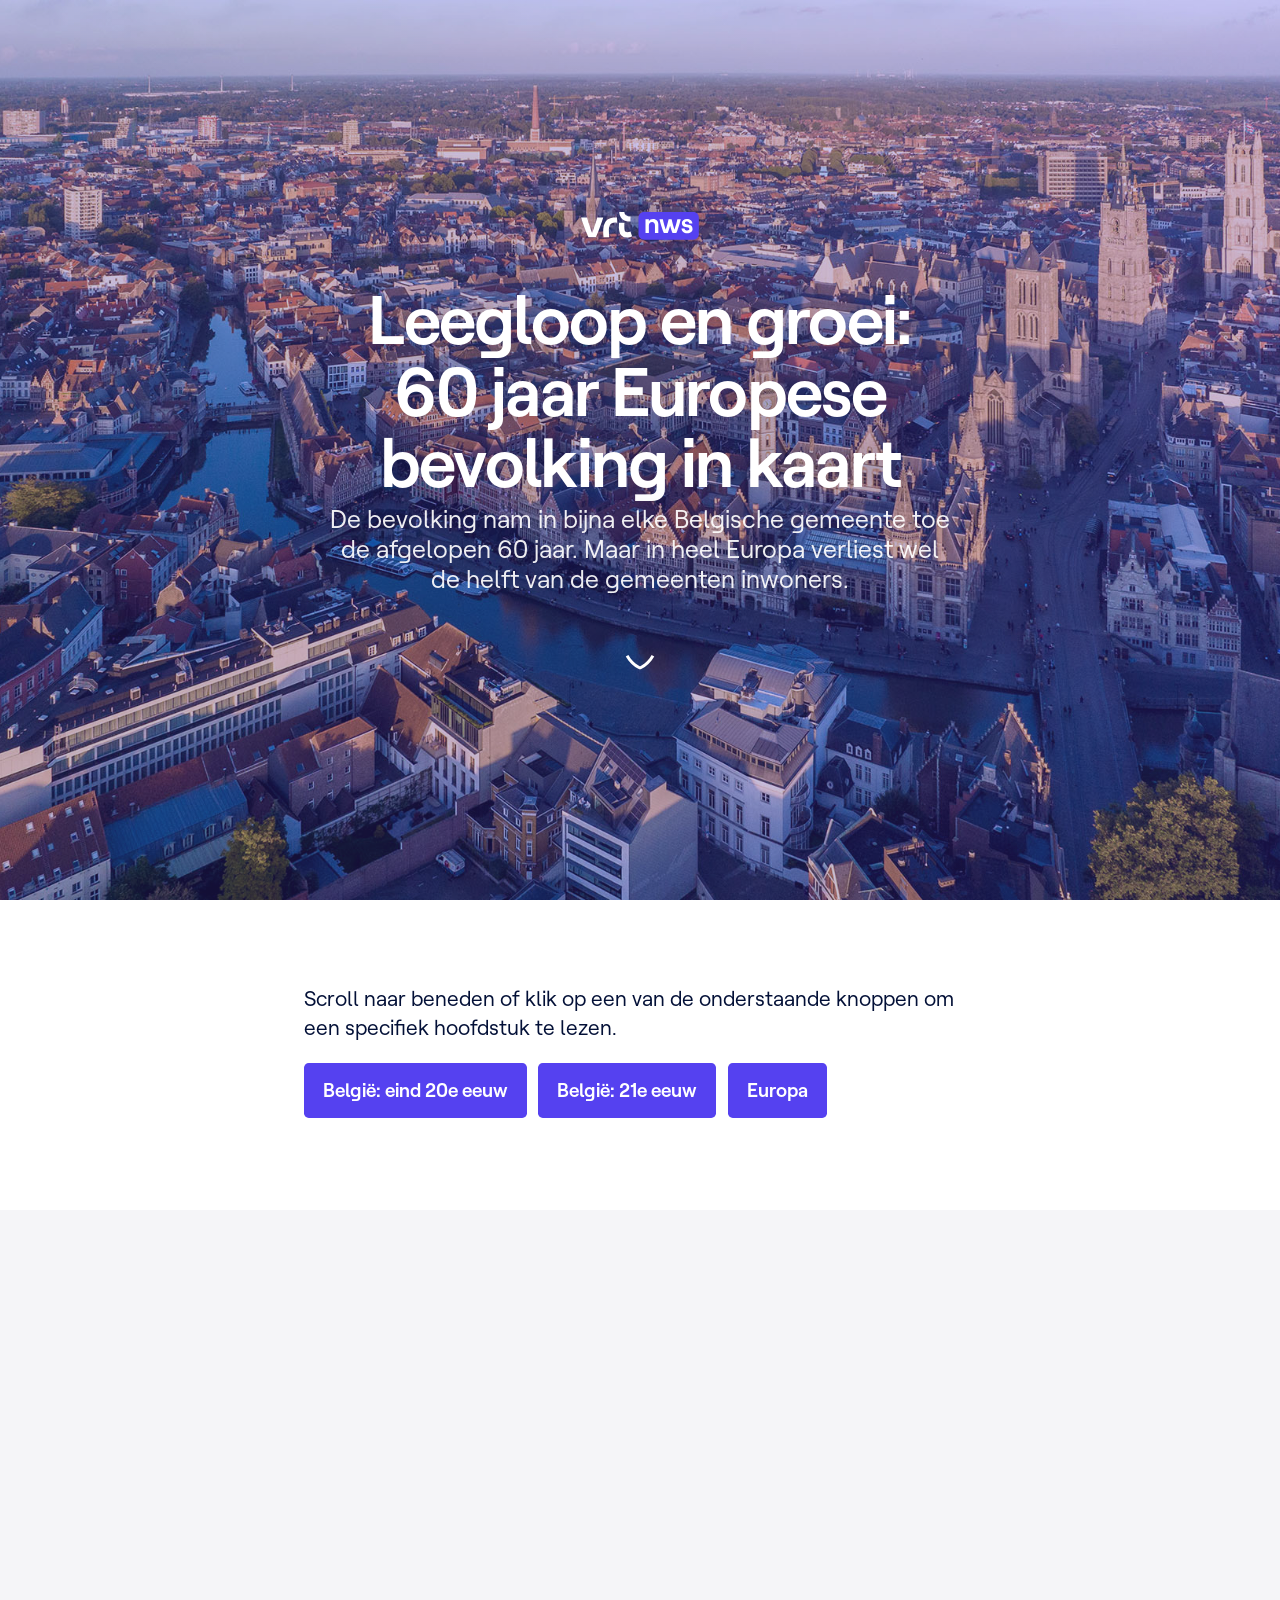
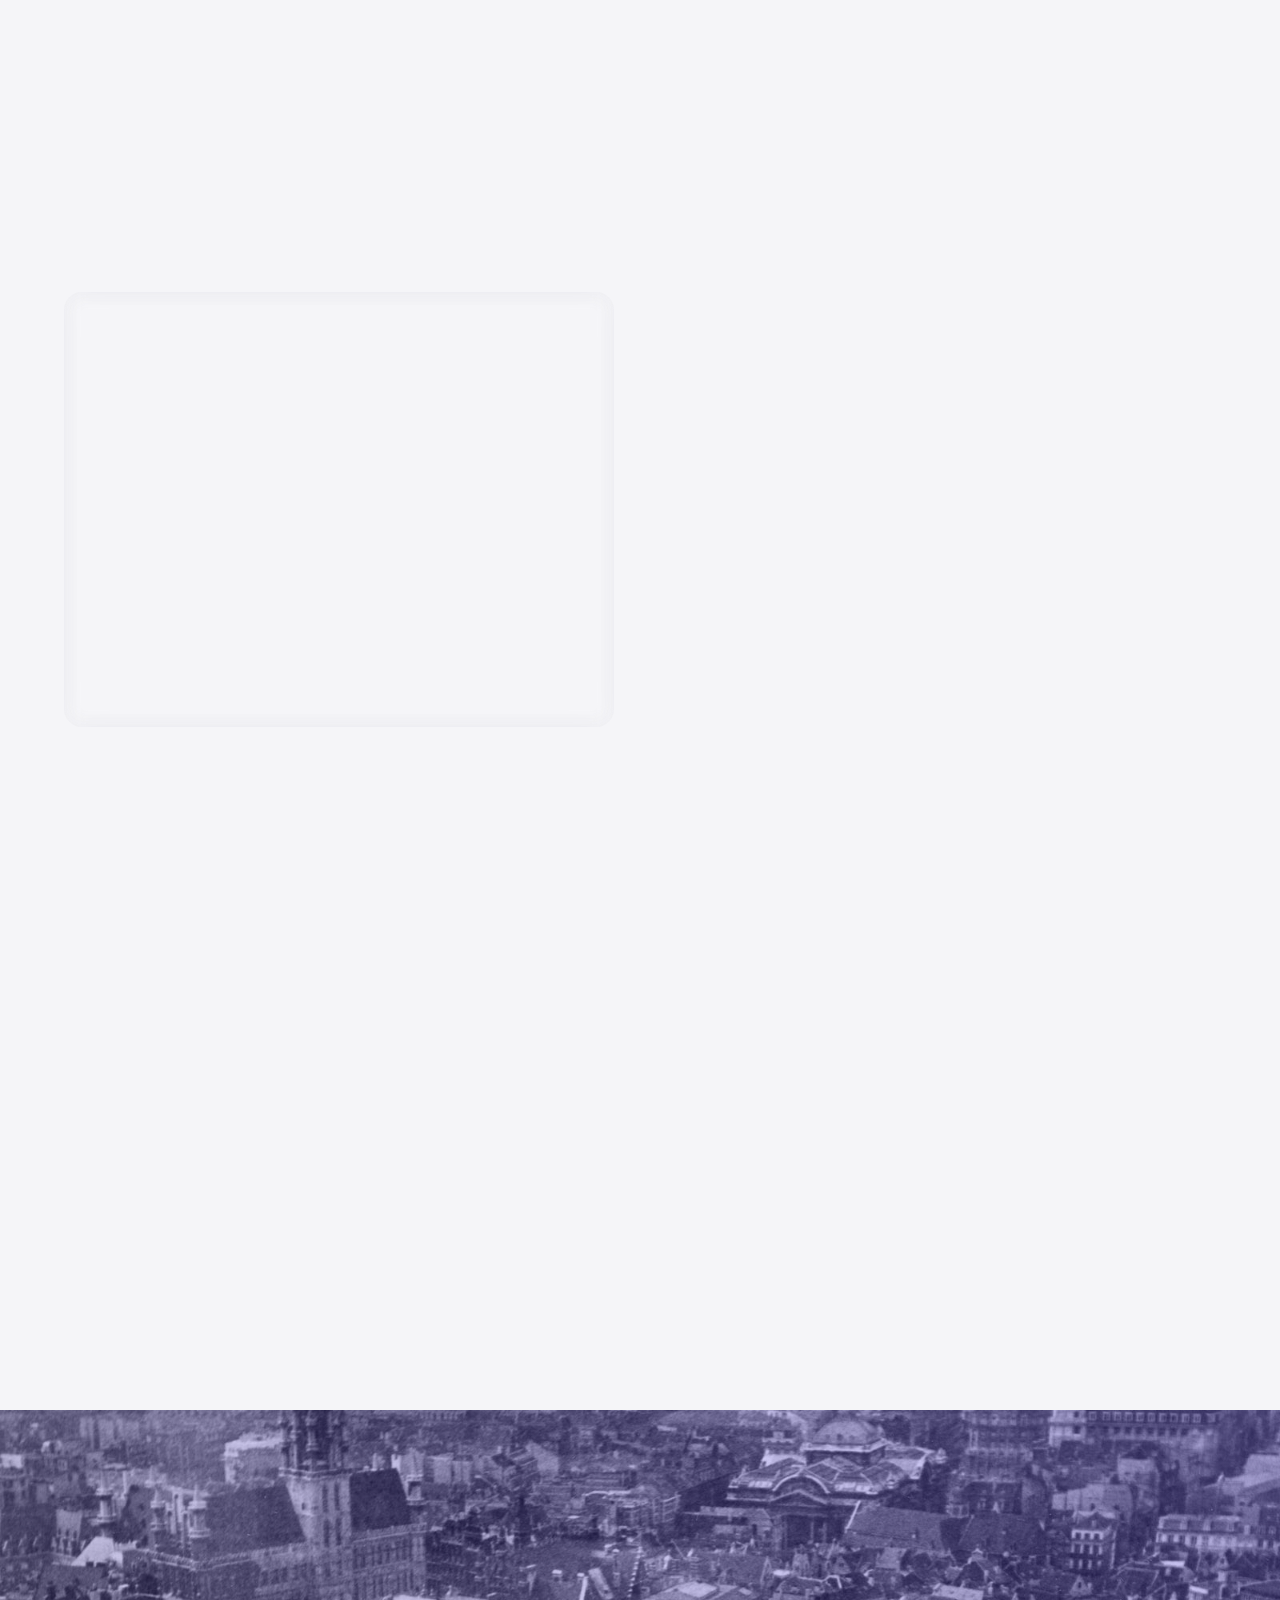
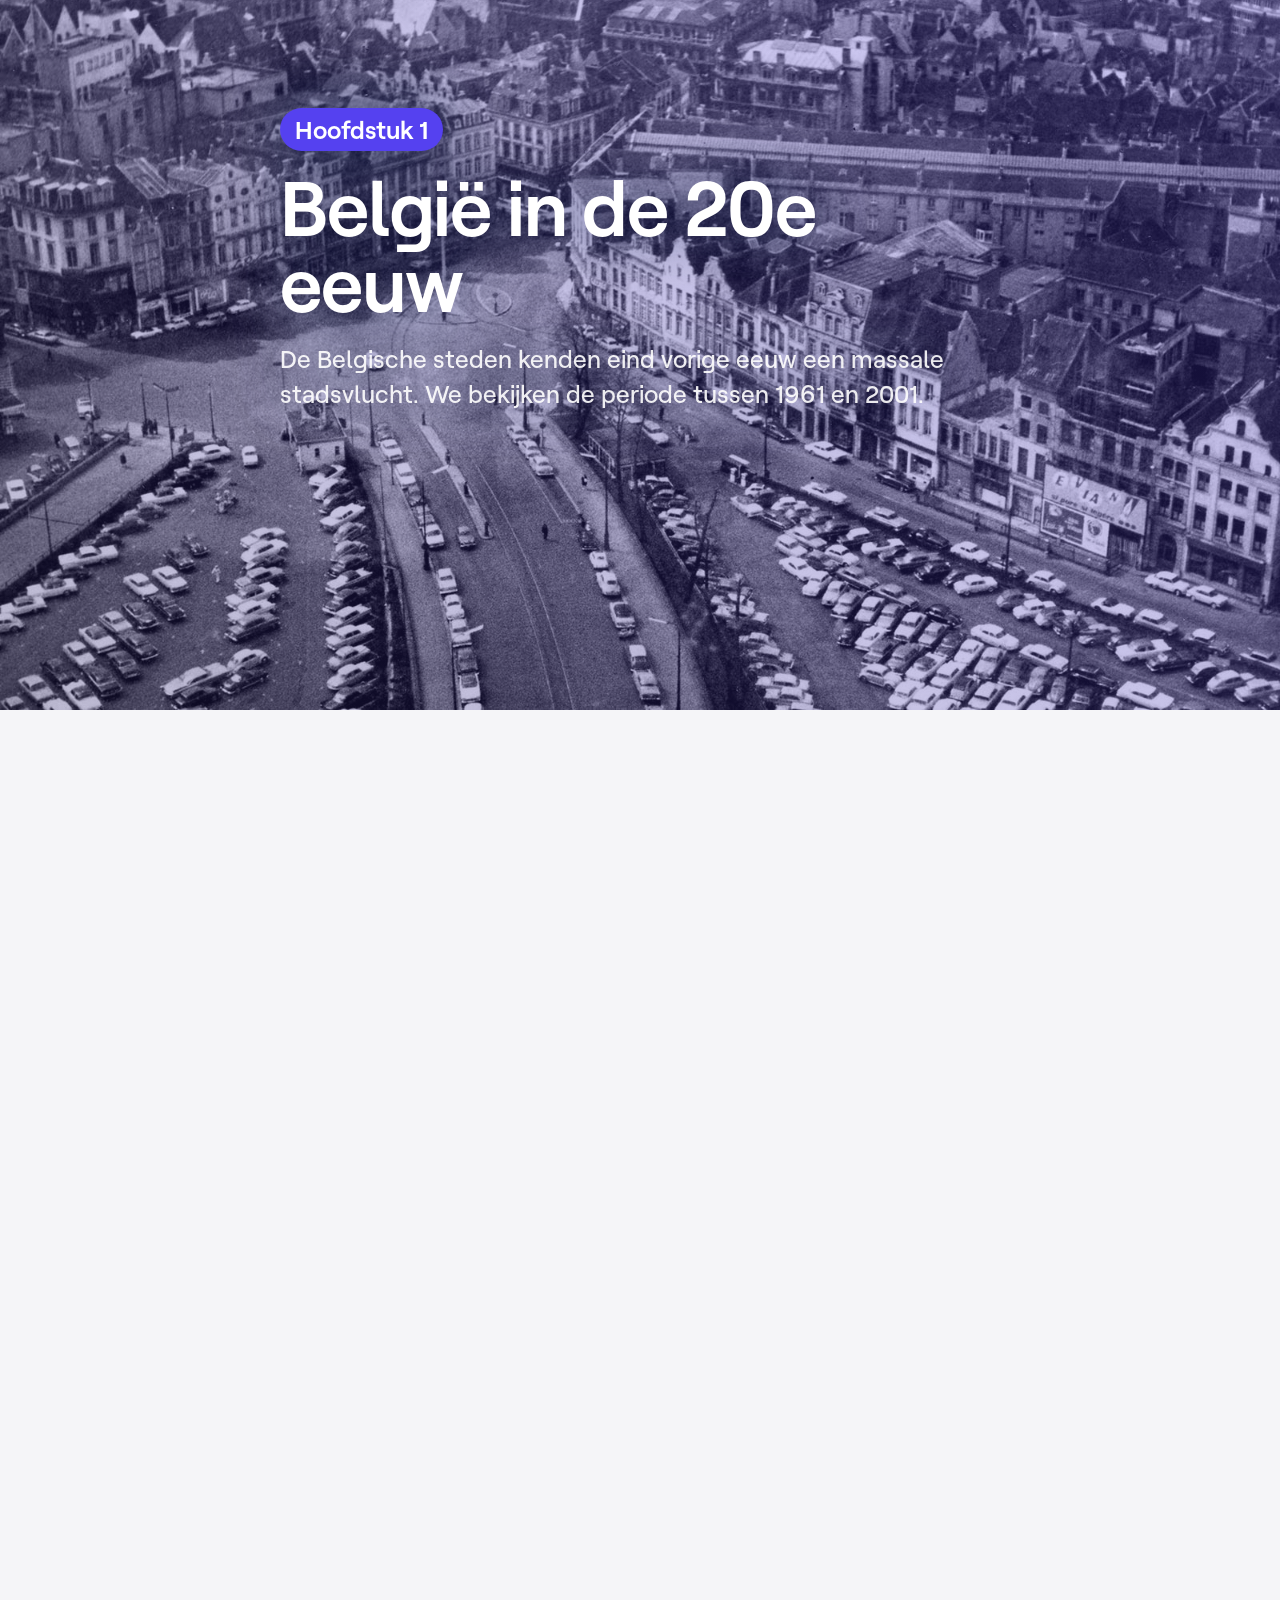
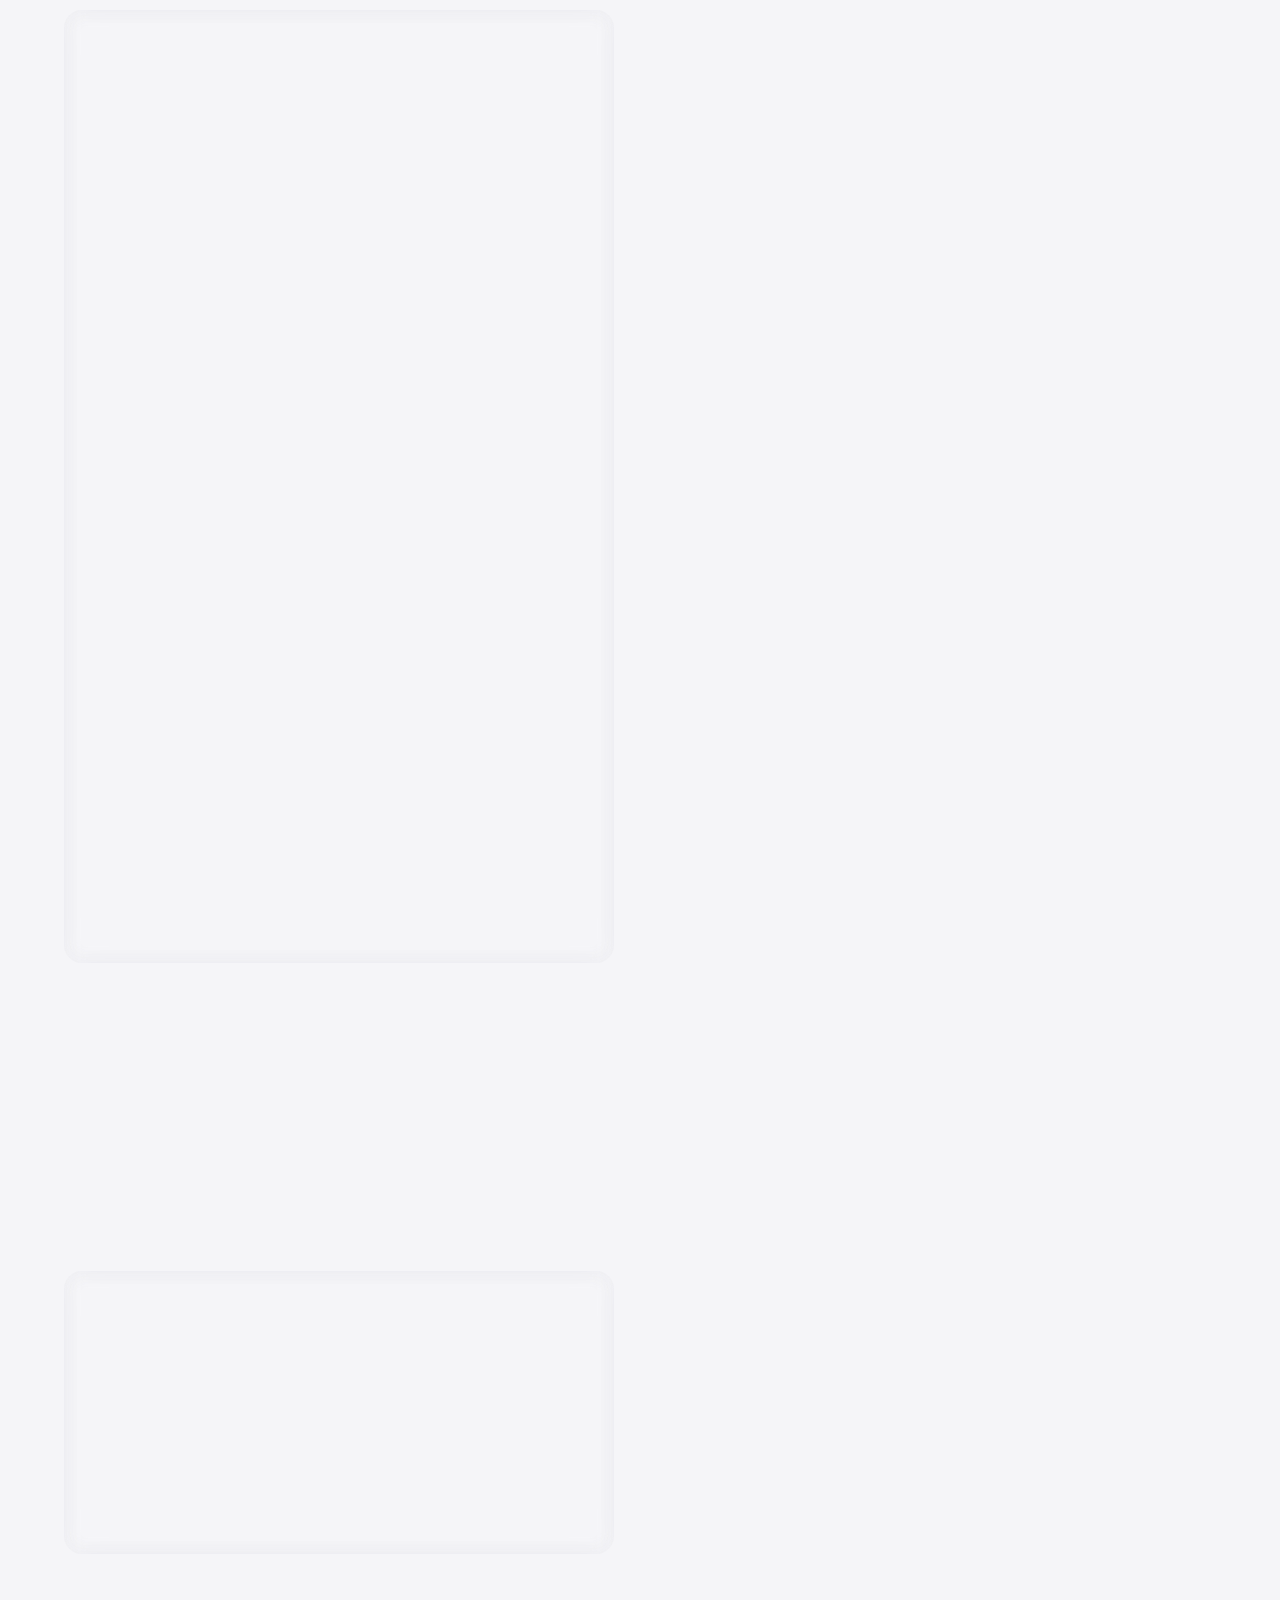
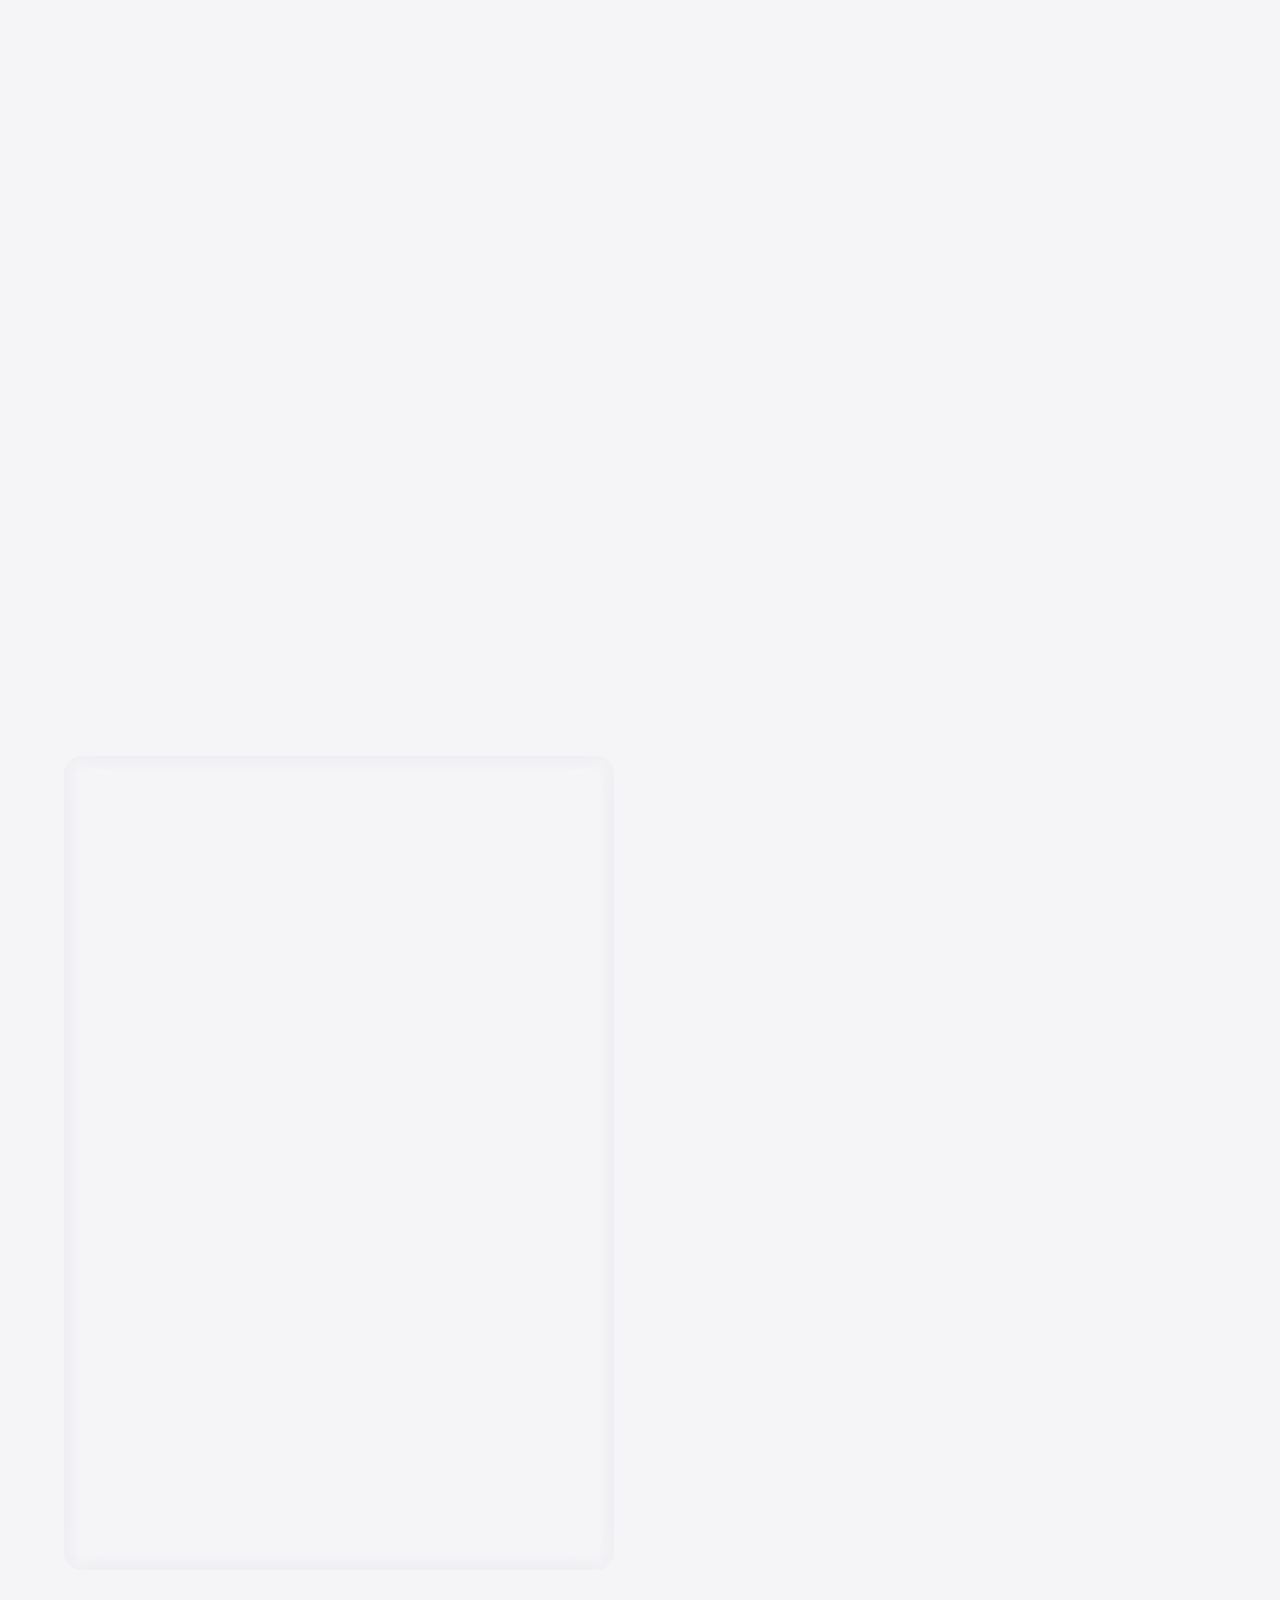
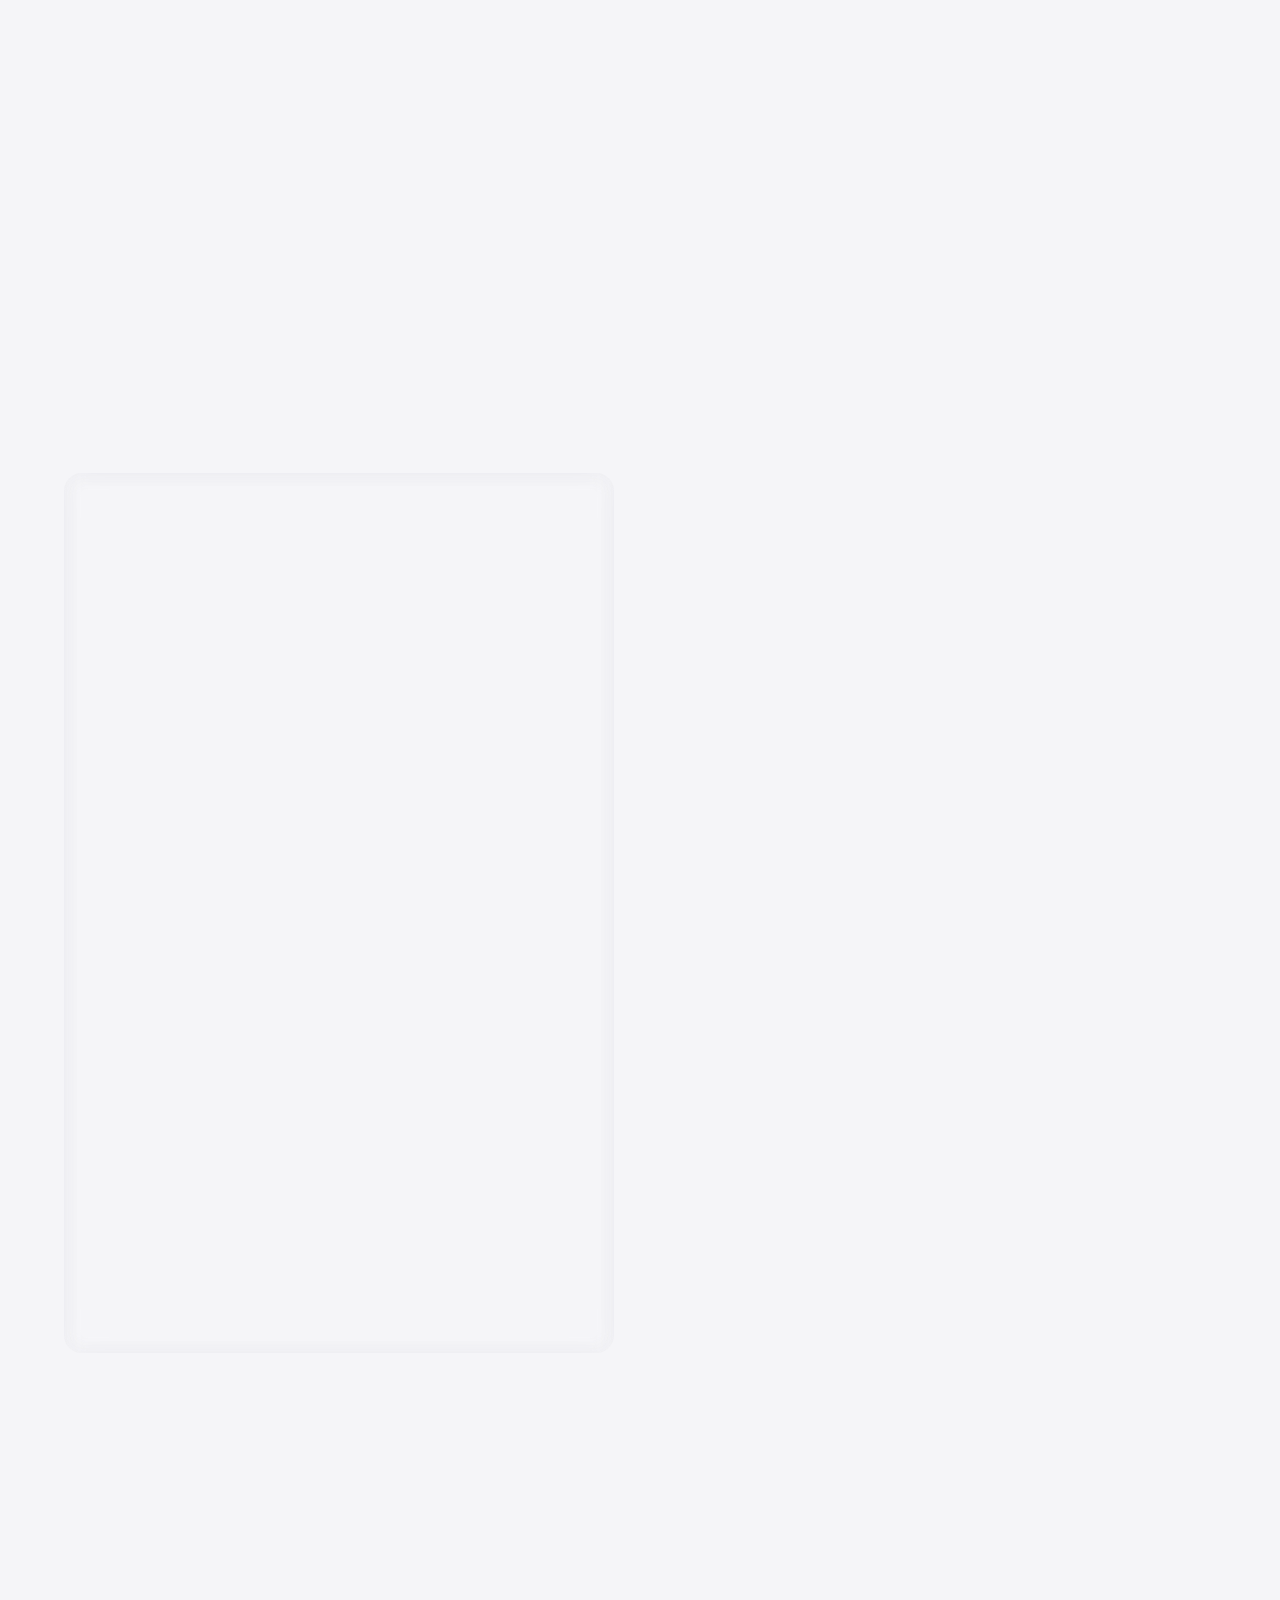
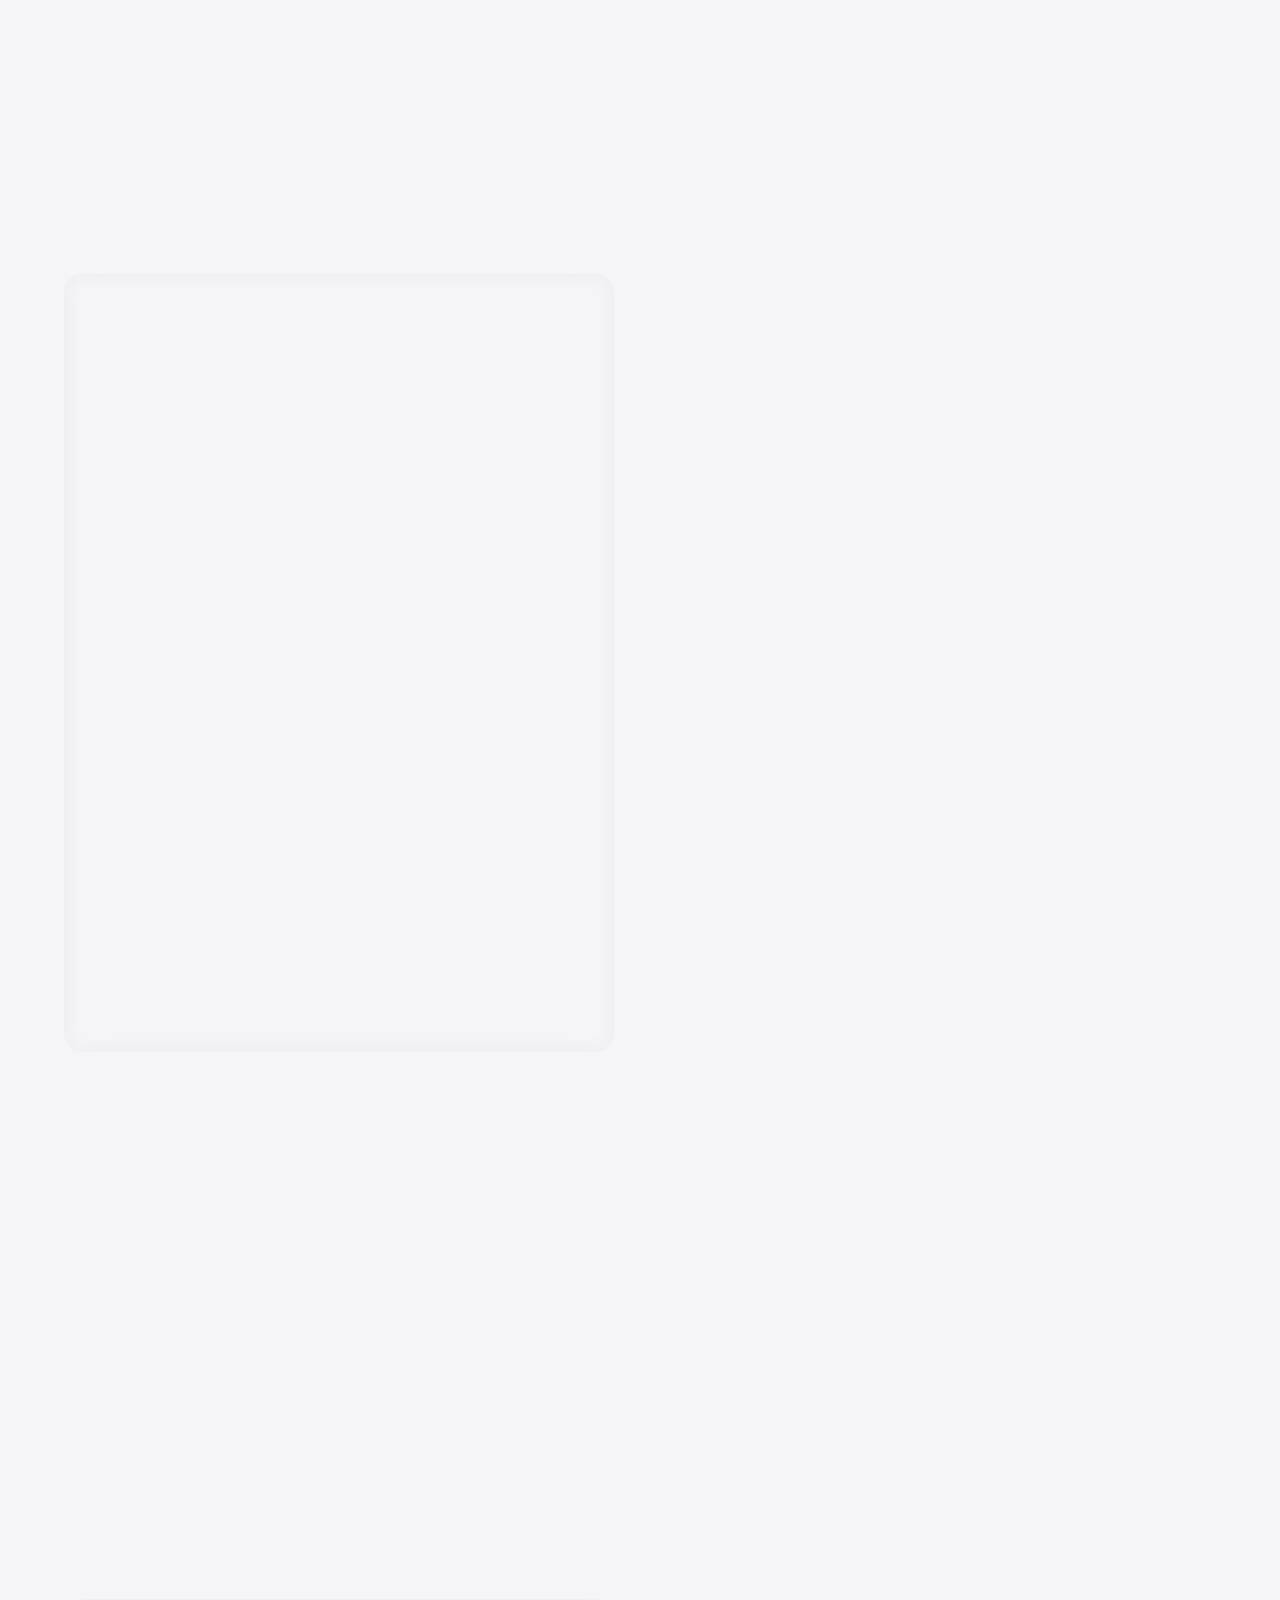
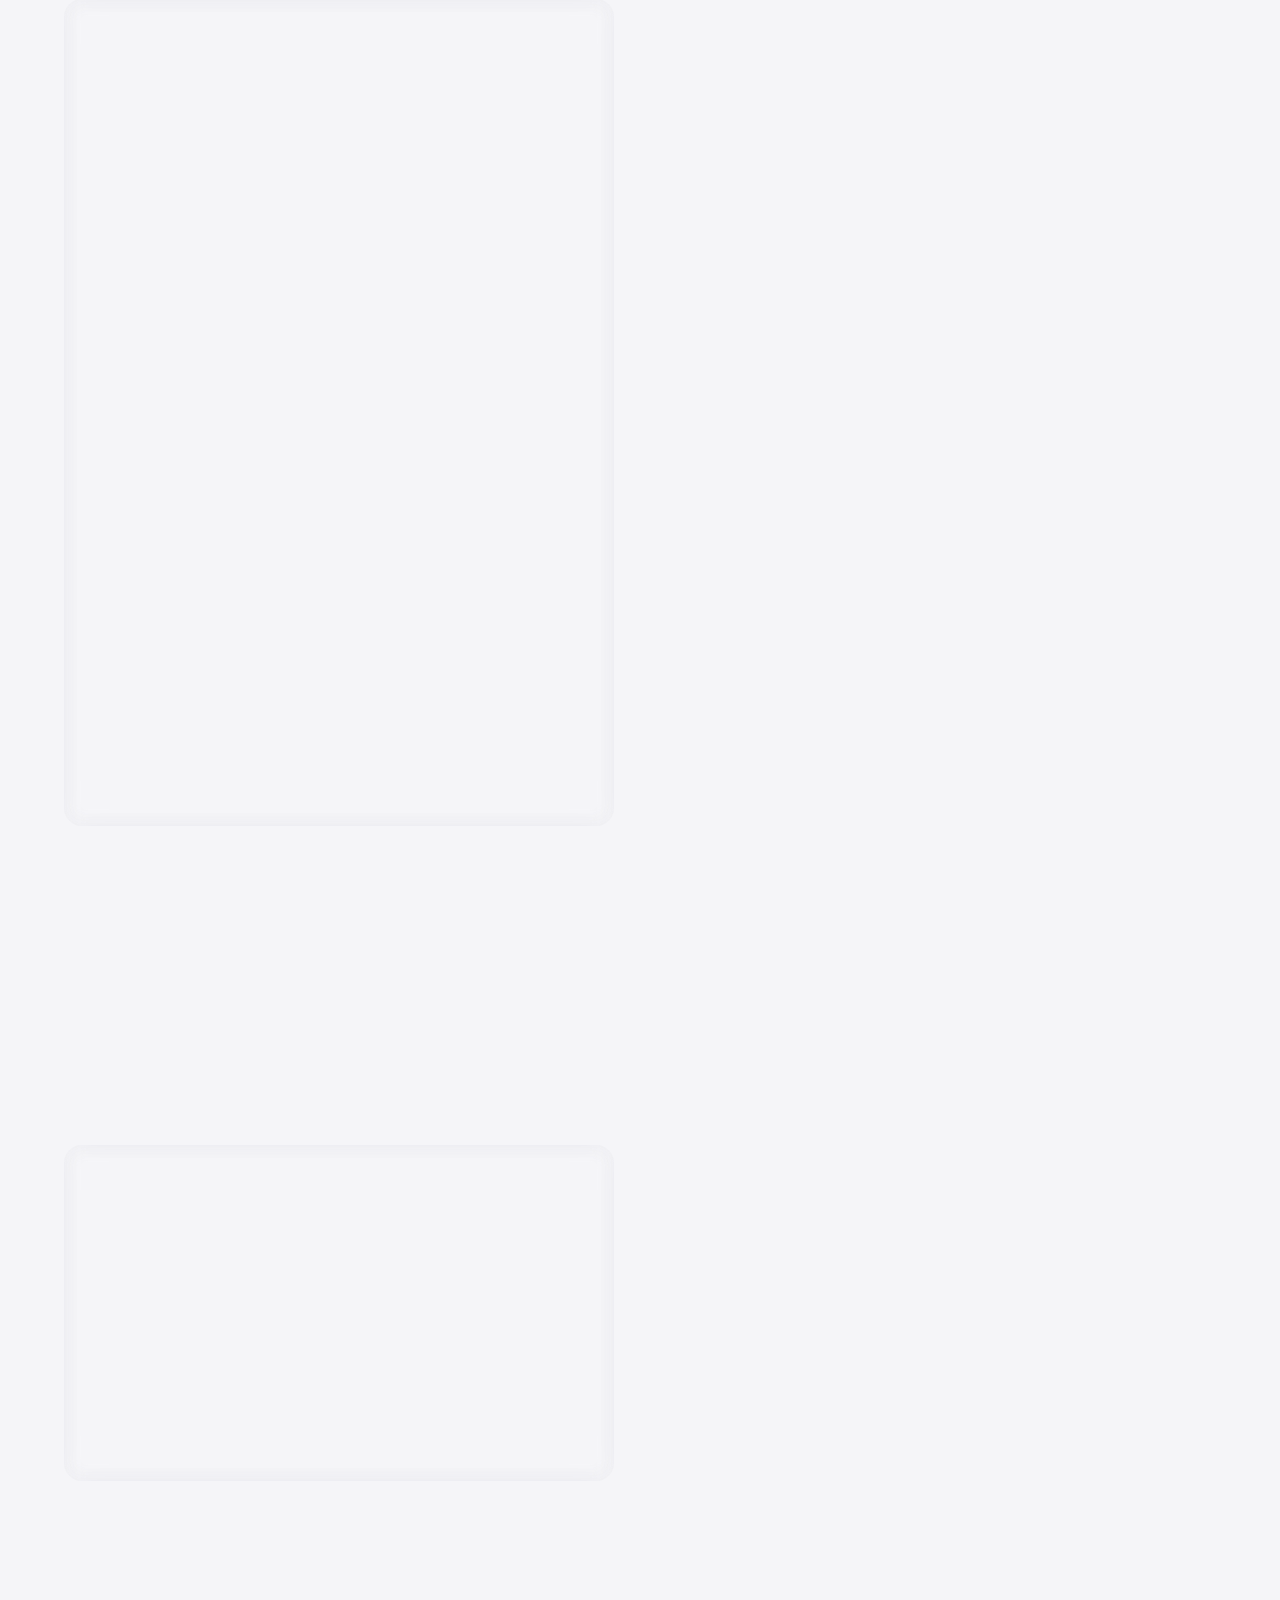
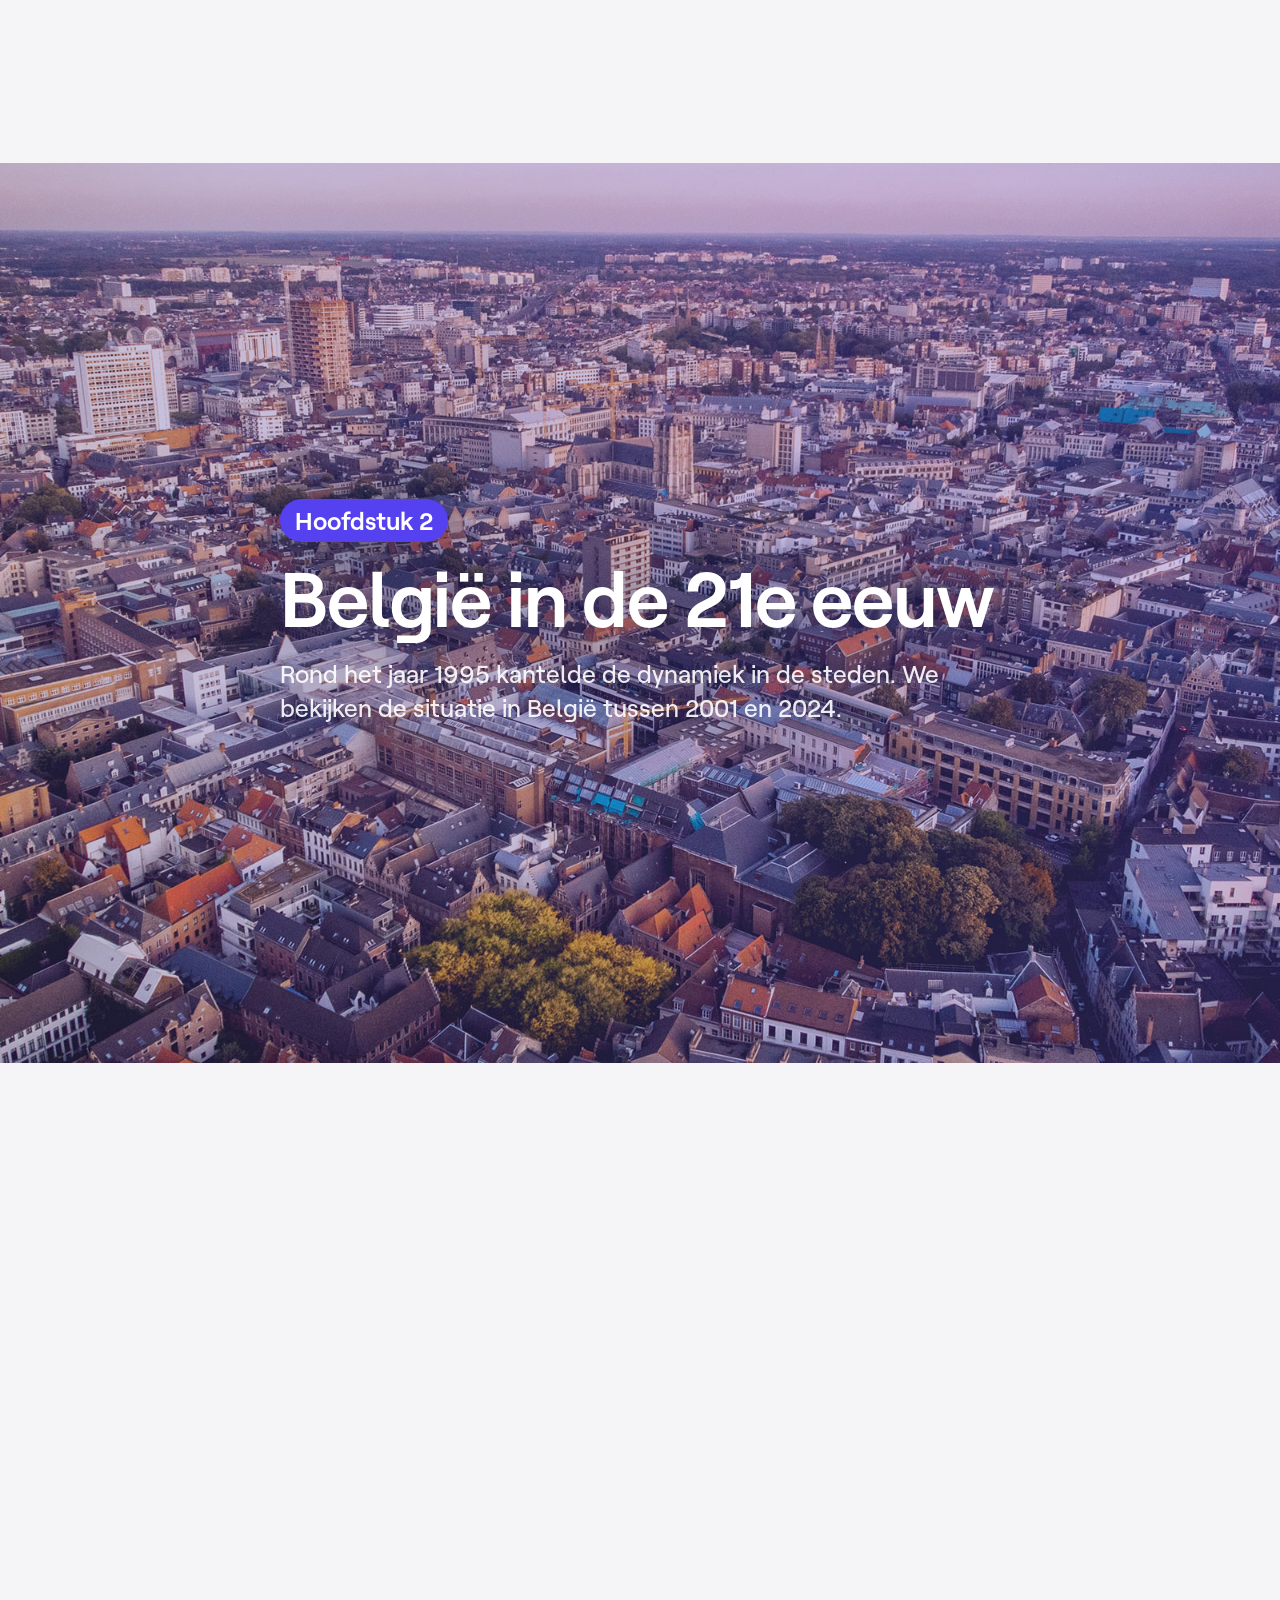
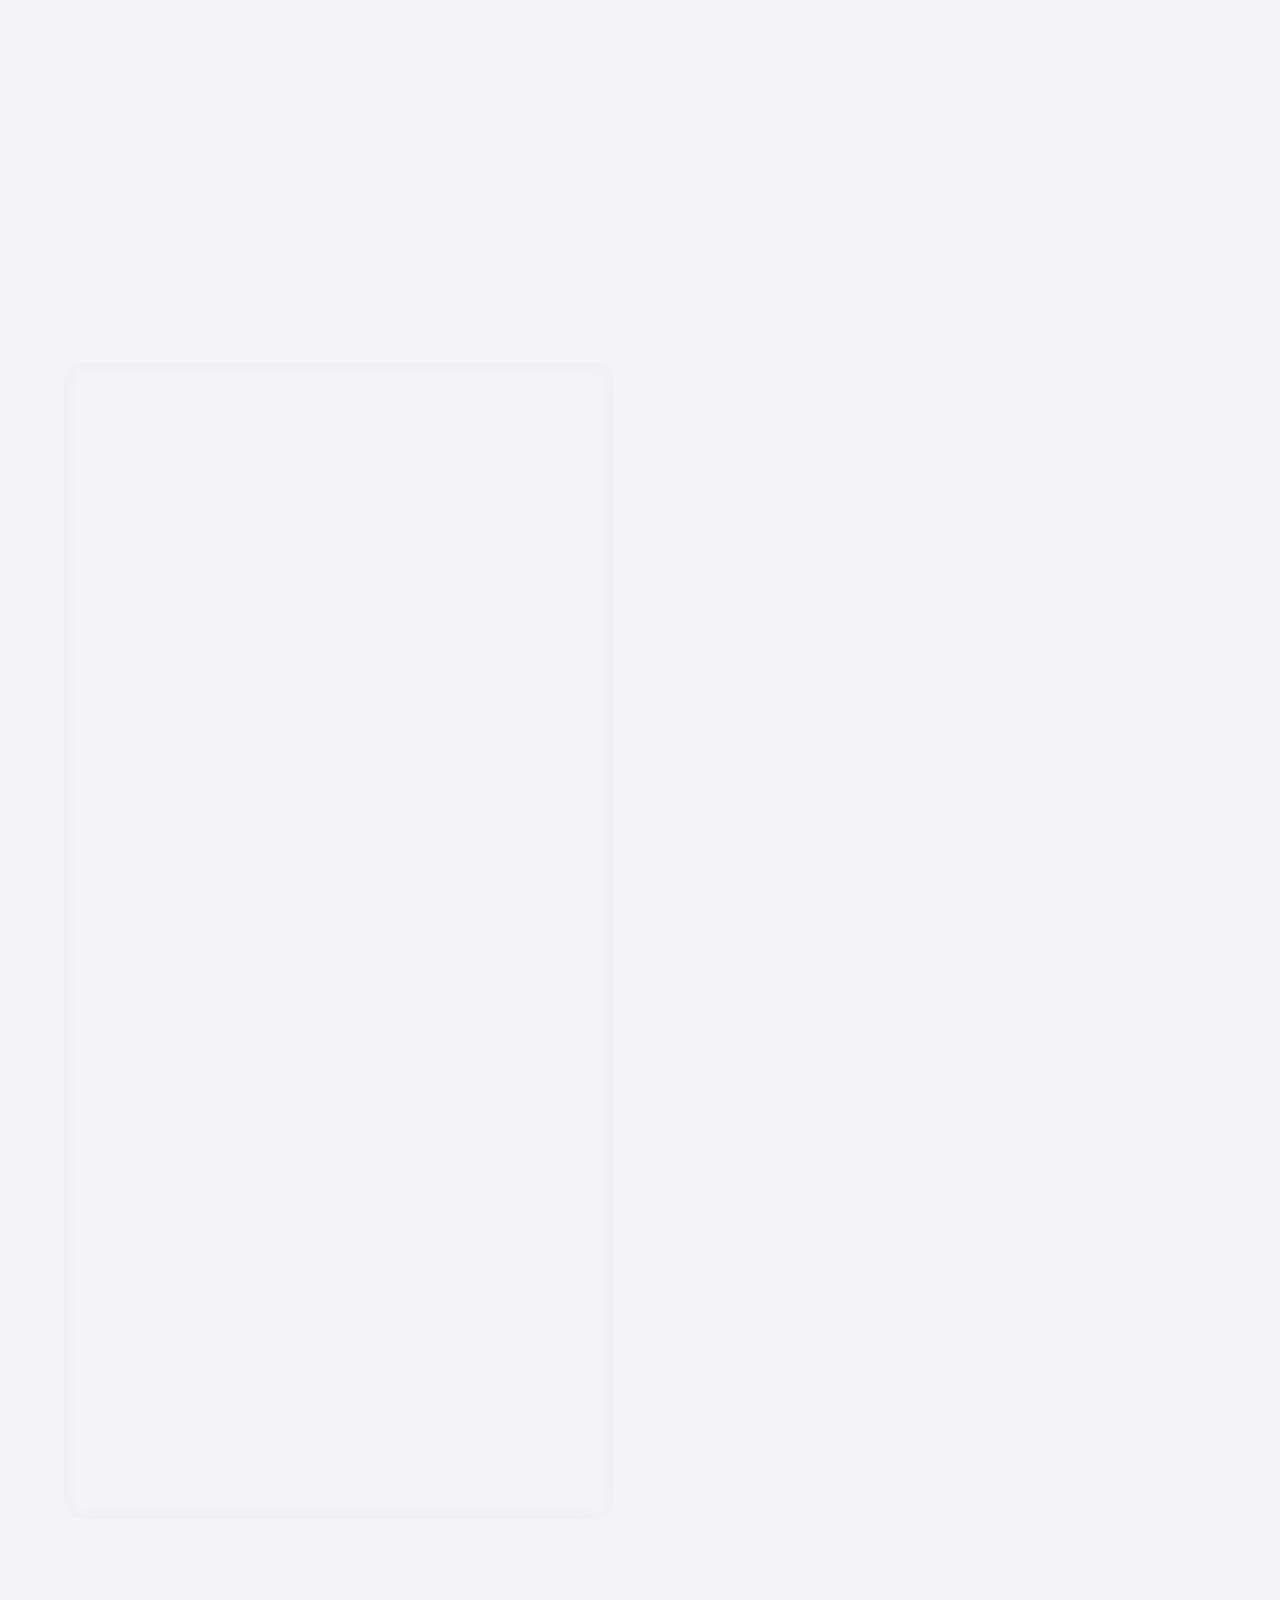
==== commit f6adfaf2: "labelkleur, buttonbox responsive" ====
--- a/index.html
+++ b/index.html
@@ -44,10 +44,10 @@
   <article class="article">
     <!-- ===== Intro paragraphs ===== -->
     <section class="prose" id="article-body">
-      <div class="menu-box">
-        <p>
+      <p>
           Scroll naar beneden of klik op een van de onderstaande knoppen om een specifiek hoofdstuk te lezen.
         </p>
+      <div class="menu-box">
         <a href="#belgie" class="menu-box__link">België: eind 20e eeuw</a>
         <a href="#de-21e-eeuw" class="menu-box__link">België: 21e eeuw</a>
         <a href="#europese-trends" class="menu-box__link">Europa</a>
--- a/article.css
+++ b/article.css
@@ -250,8 +250,8 @@
 
 .hero-intro__lead {
   max-width: 620px;
-  font-size: clamp(18px, 2vw, 22px);
-  line-height: 1.5;
+  font-size: clamp(20px, 2vw, 25px);
+  line-height: 1.2;
   margin: 0 0 48px;
   color: rgba(255, 255, 255, 0.92);
 }
@@ -440,7 +440,7 @@
 .menu-box {
   display: flex;
   flex-direction: row;
-  gap: 1rem;
+  gap: 0.6rem;
   flex-wrap: wrap;
 }
 
@@ -733,7 +733,7 @@
 
 .card-kicker.card-kicker--light {
   color: var(--colwhite);
-  background-color: var(--vio2);
+  background-color: var(--basevio);
   border: none;
   font-weight: 600;
 }
@@ -1216,6 +1216,15 @@
    RESPONSIVE
    ============================================================ */
 @media (max-width: 720px) {
+
+  .menu-box{
+    flex-direction: column;
+  }
+
+  .menu-box__link {
+    paddng: 0.6rem 0.8rem;
+    font-size: 0.8rem;
+  }
   .article-title {
     font-size: 30px;
   }
